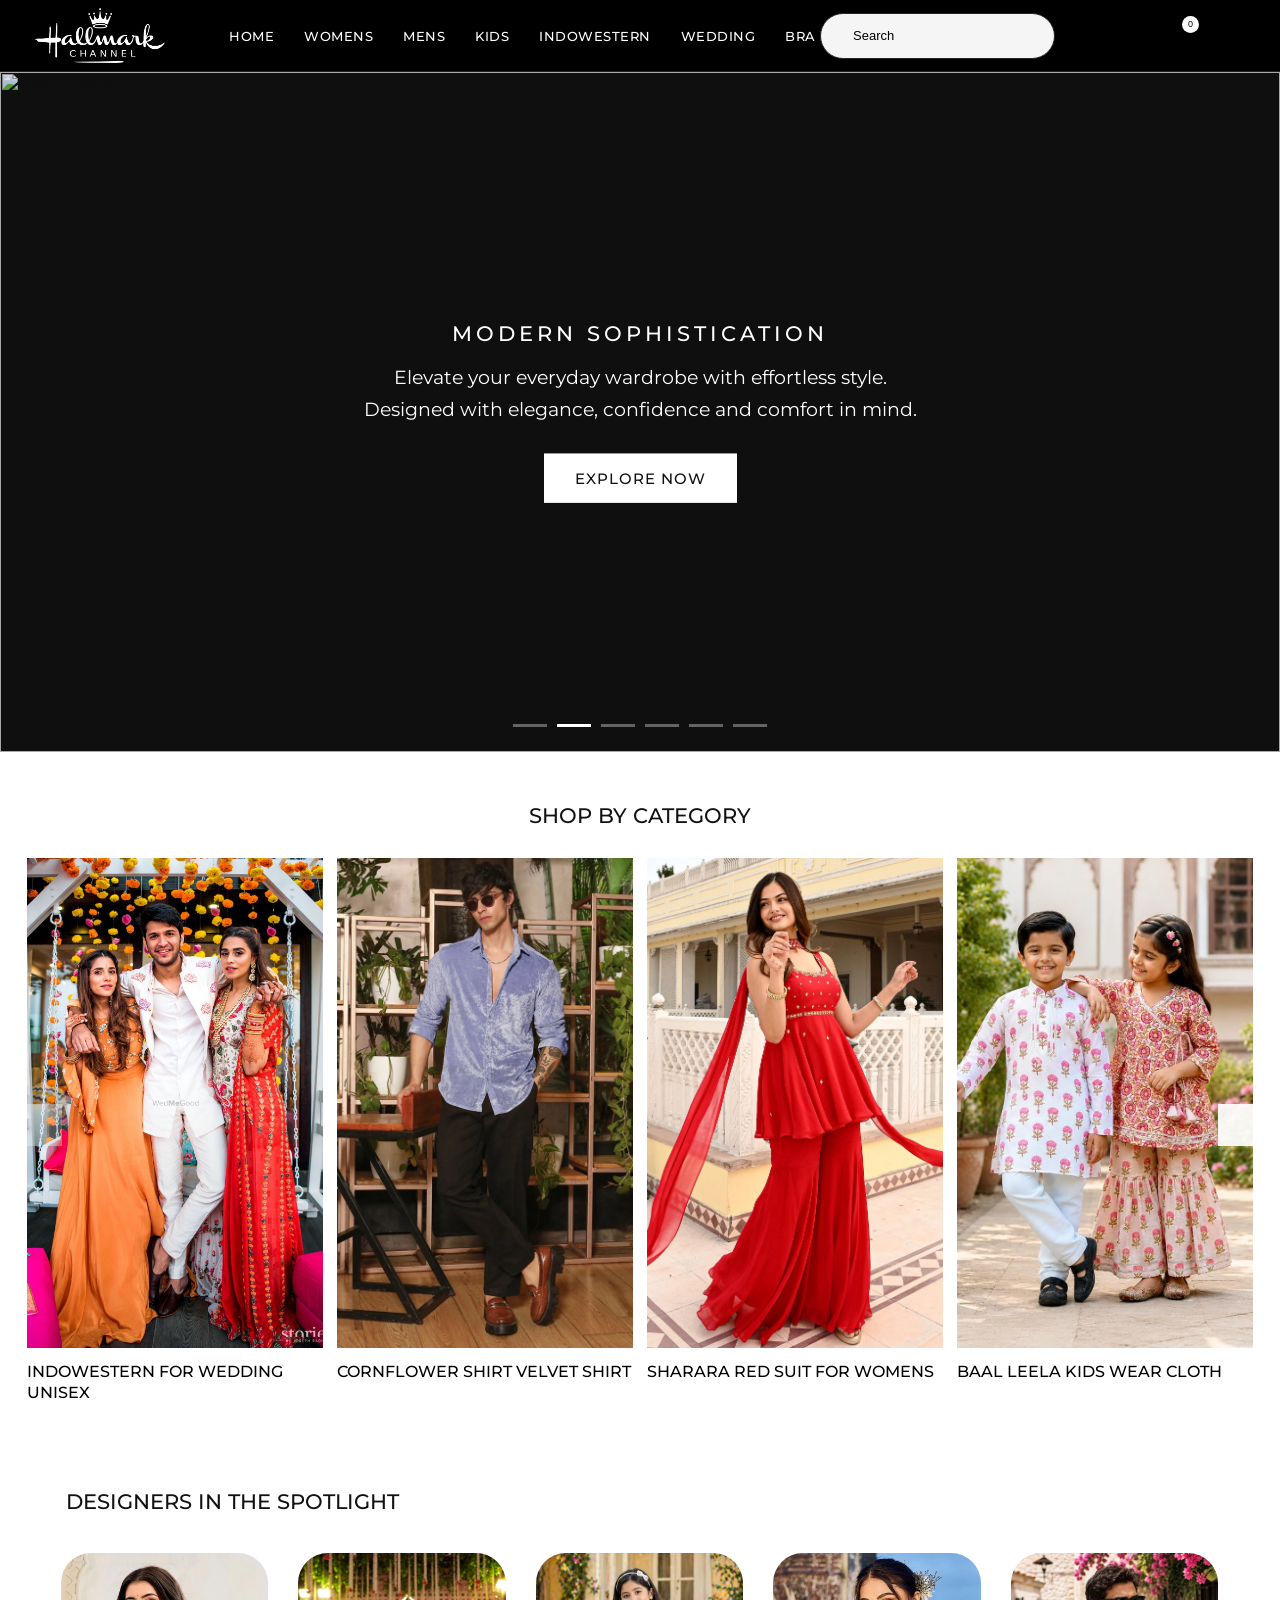
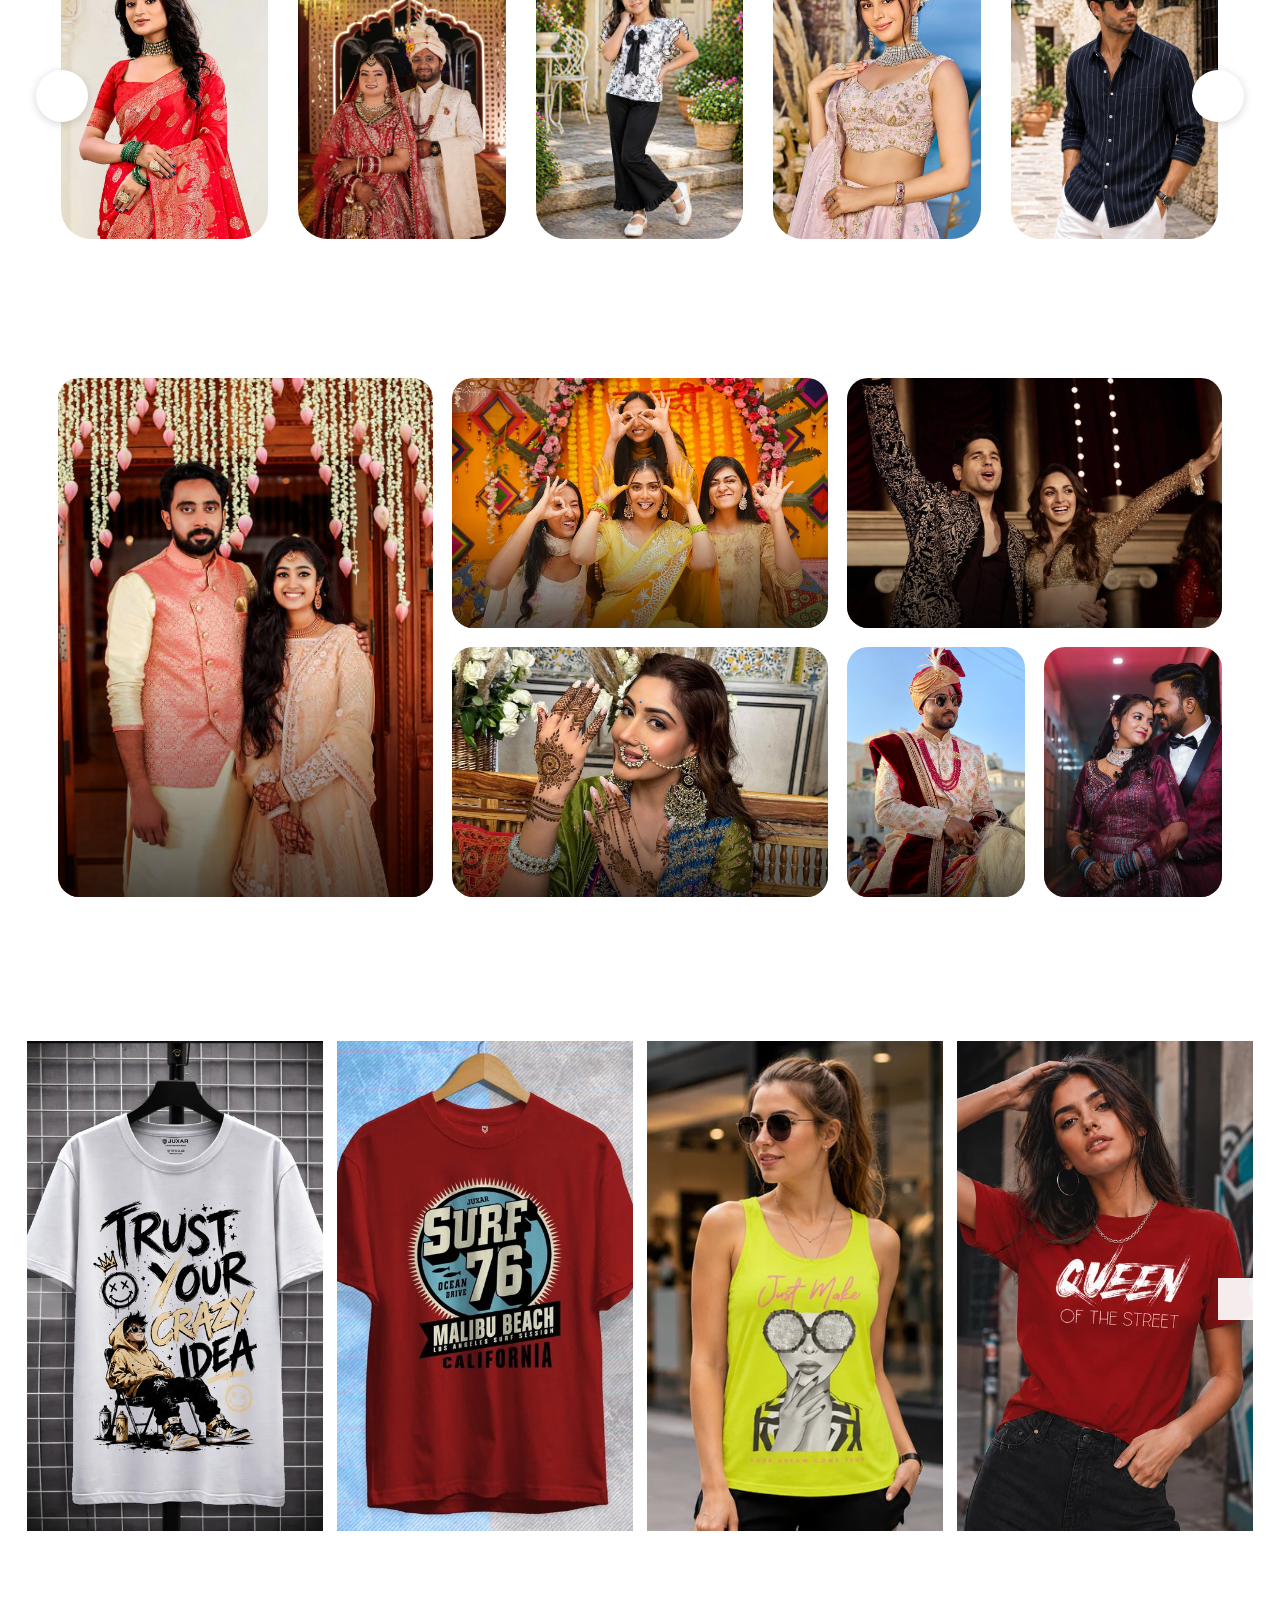
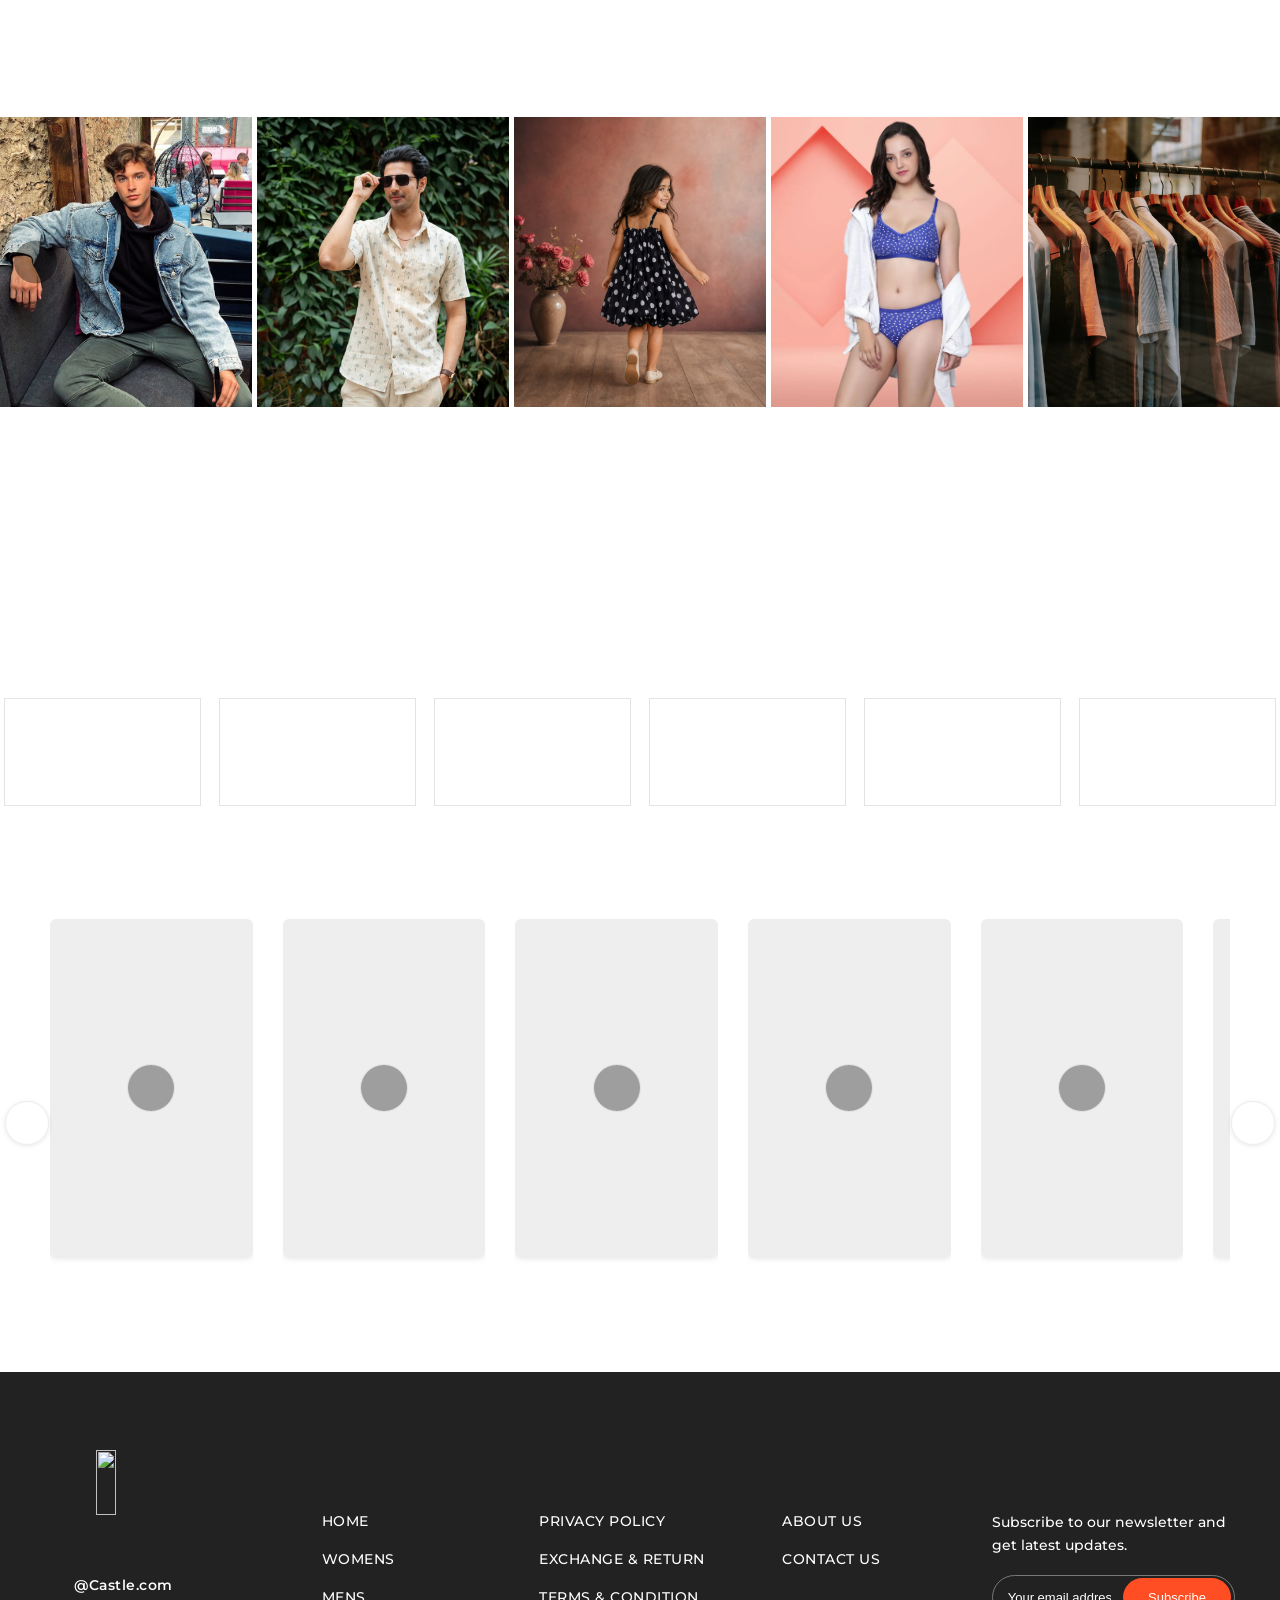
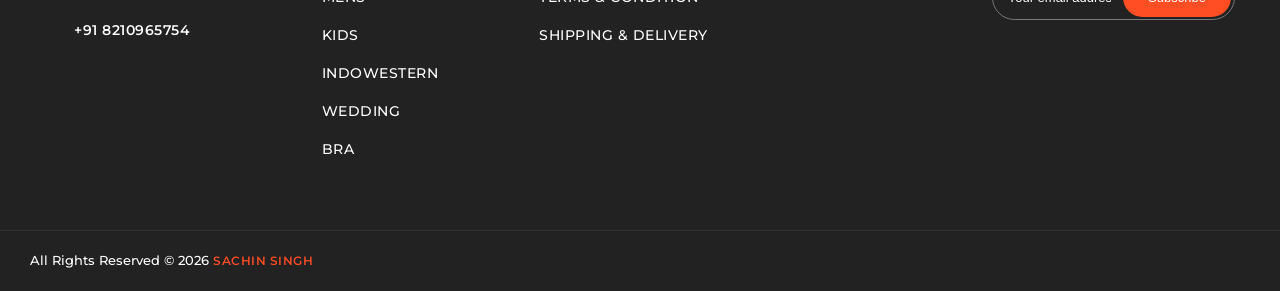
==== index.html @ 56e5cbc6 "created new page kids" ====
<html lang="en">

<head>
    <meta charset="UTF-8">
    <meta name="viewport" content="width=device-width, initial-scale=1.0">
    <title>Document</title>
    <link rel="preconnect" href="https://fonts.googleapis.com">
    <link rel="preconnect" href="https://fonts.gstatic.com" crossorigin>
    <link href="https://fonts.googleapis.com/css2?family=Montserrat:ital,wght@0,100..900;1,100..900&display=swap"
        rel="stylesheet">
    <link rel="stylesheet" href="index.css">
    <!-- FONT AWESOME KA LINK -->
    <link rel="stylesheet" href="https://cdnjs.cloudflare.com/ajax/libs/font-awesome/7.3.1/css/all.min.css">
    
    
</head>

<body>


    <!-- NAVBAR START -->



    <!-- ==================================================
     NAVBAR
================================================== -->

    <header class="main-navbar">

        <div class="navbar-container">


            <!-- ==================================================
             LOGO
        ================================================== -->

            <a href="#" class="brand-logo">

                <img src="image-folder/chanel-logo.png" alt="WatchStore Logo">

            </a>



            <!-- ==================================================
             DESKTOP MENU
             EXACT CENTER
        ================================================== -->

            <nav class="desktop-menu desktop-menu-center">

                <a href="index.html">HOME</a>

                <a href="womens.html">WOMENS</a>

                <a href="mens.html">MENS</a>

                <a href="kids.html">KIDS</a>

                <a href="indowestern.html">INDOWESTERN</a>

                <a href="wedding.html">WEDDING</a>

                <a href="bra.html">BRA</a>
            </nav>



            <!-- ==================================================
             DESKTOP ACTIONS
        ================================================== -->

            <div class="desktop-actions">


                <!-- ==================================================
                 SEARCH
                 NO POPUP
            ================================================== -->

                <div class="search-box">

                    <i id="search-icon" class="fa-solid fa-magnifying-glass"></i>

                    <input type="text" id="searchInput" placeholder="Search" autocomplete="off">

                </div>



                <!-- ==================================================
                 INFORMATION POPUP
            ================================================== -->

                <button class="nav-icon" type="button" data-popup="infoPopup" aria-label="Information">

                    <i class="fa-regular fa-circle-question"></i>

                </button>



                <!-- ==================================================
                 WISHLIST POPUP
            ================================================== -->

                <button class="nav-icon" type="button" data-popup="wishlistPopup" aria-label="Wishlist">

                    <i class="fa-regular fa-heart"></i>

                </button>



                <!-- ==================================================
                 CART POPUP
            ================================================== -->

                <button class="nav-icon cart-icon" type="button" data-popup="cartPopup" aria-label="Cart">

                    <i class="fa-solid fa-bag-shopping"></i>

                    <span class="cart-count">0</span>

                </button>



                <!-- ==================================================
                 PROFILE POPUP
            ================================================== -->

                <button class="nav-icon" type="button" data-popup="profilePopup" aria-label="Profile">

                    <i class="fa-regular fa-user"></i>

                </button>


            </div>



            <!-- ==================================================
             HAMBURGER
             ONLY 320px - 768px
        ================================================== -->

            <button class="hamburger" id="openMenu" type="button" aria-label="Open Menu">

                <i class="fa-solid fa-bars"></i>

            </button>


        </div>

    </header>



    <!-- ==================================================
     MOBILE / TABLET MENU
     ONLY 320px - 768px
================================================== -->

    <aside class="mobile-menu" id="mobileMenu">


        <!-- ==================================================
         MOBILE HEADER
    ================================================== -->

        <div class="mobile-menu-header">


            <a href="#" class="mobile-logo">

                <img src="image-folder/chanel-logo.png" alt="WatchStore Logo">

            </a>


            <button class="mobile-close" id="closeMenu" type="button" aria-label="Close Menu">

                <i class="fa-solid fa-xmark"></i>

            </button>


        </div>



        <!-- ==================================================
         MOBILE NAV
    ================================================== -->

        <nav class="mobile-nav">

            <a href="index.html">HOME</a>

            <a href="womens.html">WOMENS</a>

            <a href="mens">MENS</a>

            <a href="kids">KIDS</a>

            <a href="indowestern.html">INDOWESTERN</a>

            <a href="wedding">WEDDING</a>

            <a href="bra.html">BRA</a>


        </nav>



        <!-- ==================================================
         MOBILE ACTIONS
    ================================================== -->

        <div class="mobile-actions">


            <!-- ==================================================
             MOBILE SEARCH
             NO POPUP
        ================================================== -->

            <div class="mobile-search-box">

                <i id="search-icon" class="fa-solid fa-magnifying-glass"></i>

                <input type="text" placeholder="Search" autocomplete="off">

            </div>



            <!-- ==================================================
             INFORMATION
        ================================================== -->

            <button class="mobile-action" type="button" data-popup="infoPopup">

                <span class="mobile-action-icon">

                    <i class="fa-regular fa-circle-question"></i>

                </span>

                <span>Information</span>

            </button>



            <!-- ==================================================
             WISHLIST
        ================================================== -->

            <button class="mobile-action" type="button" data-popup="wishlistPopup">

                <span class="mobile-action-icon">

                    <i class="fa-regular fa-heart"></i>

                </span>

                <span>Wishlist</span>

            </button>



            <!-- ==================================================
             CART
        ================================================== -->

            <button class="mobile-action" type="button" data-popup="cartPopup">

                <span class="mobile-action-icon mobile-cart-icon">

                    <i class="fa-solid fa-bag-shopping"></i>

                    <span class="mobile-cart-count">0</span>

                </span>

                <span>Cart</span>

            </button>



            <!-- ==================================================
             PROFILE
        ================================================== -->

            <button class="mobile-action" type="button" data-popup="profilePopup">

                <span class="mobile-action-icon">

                    <i class="fa-regular fa-user"></i>

                </span>

                <span>Profile</span>

            </button>


        </div>

    </aside>



    <!-- ==================================================
     POPUP OVERLAY
================================================== -->

    <div class="popup-overlay" id="popupOverlay"></div>



    <!-- ==================================================
     INFORMATION POPUP
================================================== -->

    <div class="popup-box" id="infoPopup">


        <button class="popup-close" type="button" aria-label="Close">

            <i class="fa-solid fa-xmark"></i>

        </button>



        <div class="popup-icon">

            <i class="fa-regular fa-circle-question"></i>

        </div>



        <h2>Information</h2>



        <p>
            Discover premium watches, elegant designs and
            timeless collections made for every occasion.
        </p>



        <div class="popup-content-list">


            <div>

                <i class="fa-solid fa-truck"></i>

                <span>Fast Delivery</span>

            </div>


            <div>

                <i class="fa-solid fa-shield-halved"></i>

                <span>Secure Payment</span>

            </div>


            <div>

                <i class="fa-solid fa-rotate-left"></i>

                <span>Easy Returns</span>

            </div>


        </div>

    </div>



    <!-- ==================================================
     WISHLIST POPUP
================================================== -->

    <div class="popup-box" id="wishlistPopup">


        <button class="popup-close" type="button" aria-label="Close">

            <i class="fa-solid fa-xmark"></i>

        </button>



        <div class="popup-icon">

            <i class="fa-regular fa-heart"></i>

        </div>



        <h2>Your Wishlist</h2>



        <p>
            Your wishlist is currently empty.
            Add your favourite watches here.
        </p>



        <button class="popup-main-btn" type="button">

            Explore Watches

        </button>


    </div>



    <!-- ==================================================
     CART POPUP
================================================== -->

    <div class="popup-box" id="cartPopup">


        <button class="popup-close" type="button" aria-label="Close">

            <i class="fa-solid fa-xmark"></i>

        </button>



        <div class="popup-icon">

            <i class="fa-solid fa-bag-shopping"></i>

        </div>



        <h2>Your Cart</h2>



        <p>
            Your shopping bag is currently empty.
        </p>



        <div class="empty-cart">

            <span class="cart-number">0</span>

            <span>Items in your cart</span>

        </div>



        <button class="popup-main-btn" type="button">

            Continue Shopping

        </button>


    </div>



    <!-- ==================================================
     PROFILE POPUP
================================================== -->

    <div class="popup-box" id="profilePopup">


        <button class="popup-close" type="button" aria-label="Close">

            <i class="fa-solid fa-xmark"></i>

        </button>



        <div class="popup-icon">

            <i class="fa-regular fa-user"></i>

        </div>



        <h2>My Account</h2>



        <p>
            Login to manage your account, orders and
            favourite watches.
        </p>



        <div class="profile-buttons">


            <button class="popup-main-btn" type="button">

                Login

            </button>



            <button class="popup-secondary-btn" type="button">

                Create Account

            </button>



            <button class="popup-secondary-btn" type="button">

                My Orders

            </button>


        </div>

    </div>


    <!-- NAVBAR END -->



    <!-- ==================================================
CAROUSEL BANNER START
================================================== -->

    <section class="fashion-banner-slider">


        <!-- ==================================================
         SLIDE 1
    ================================================== -->

        <div class="fashion-banner-slide active">

            <picture>

                <!-- 320 - 767 PHONE -->
                <source media="(max-width: 767px)" srcset="image-folder/first-phone-img.png">

                <!-- 768 - 1024 TABLET -->
                <source media="(min-width: 768px) and (max-width: 1024px)" srcset="image-folder/second-img.png">

                <!-- 1025 - 1599 LAPTOP / DESKTOP -->
                <source media="(min-width: 1025px) and (max-width: 1599px)" srcset="image-folder/first-cloth-img.webp">

                <!-- 1600 - 2560 LARGE SCREEN -->
                <source media="(min-width: 1600px)" srcset="image-folder/large-screen-img.png">

                <img src="image-folder/timeless-mens-img.webp" alt="Premium Fashion Collection">

            </picture>


            <!-- CONTENT -->

            <div class="fashion-banner-content">

                <h1>
                    TIMELESS ELEGANCE
                </h1>

                <p>
                    Discover refined styles crafted for modern moments.<br>
                    Experience fashion that feels effortlessly timeless.
                </p>

                <a href="#" class="fashion-banner-button">
                    SHOP NOW
                </a>

            </div>

        </div>




        <!-- ==================================================
         SLIDE 2
    ================================================== -->

        <div class="fashion-banner-slide">

            <picture>

                <!-- 320 - 767 PHONE -->
                <source media="(max-width: 767px)" srcset="image-folder/women-saree-small.png">

                <!-- 768 - 1024 TABLET -->
                <source media="(min-width: 768px) and (max-width: 1024px)" srcset="image-folder/black-queen.png">

                <!-- 1025 - 1599 LAPTOP / DESKTOP -->
                <source media="(min-width: 1025px) and (max-width: 1599px)"
                    srcset="https://www.manyavar.com/on/demandware.static/-/Library-Sites-ManyavarSharedLibrary/default/dw982e135f/manyavar%20images%20m/51937/Mohey%20Apparel%20-%20How%20to%20Style%20a%20Black%20Saree%20for%20Evening%20Events_D.jpg">

                <!-- 1600 - 2560 LARGE SCREEN -->
                <source media="(min-width: 1600px)" srcset="image-folder/large-screen.png">

                <img src="images/banner-2-laptop.jpg" alt="Luxury Fashion">

            </picture>


            <!-- CONTENT -->

            <div class="fashion-banner-content">

                <h1>
                    MODERN SOPHISTICATION
                </h1>

                <p>
                    Elevate your everyday wardrobe with effortless style.<br>
                    Designed with elegance, confidence and comfort in mind.
                </p>

                <a href="#" class="fashion-banner-button">
                    EXPLORE NOW
                </a>

            </div>

        </div>




        <!-- ==================================================
         SLIDE 3
    ================================================== -->

        <div class="fashion-banner-slide">

            <picture>

                <!-- 320 - 767 PHONE -->
                <source media="(max-width: 767px)" srcset="image-folder/kids-wear-phone.png">

                <!-- 768 - 1024 TABLET -->
                <source media="(min-width: 768px) and (max-width: 1024px)" srcset="image-folder/kids-tablet.png">

                <!-- 1025 - 1599 LAPTOP / DESKTOP -->
                <source media="(min-width: 1025px) and (max-width: 1599px)"
                    srcset="https://www.manyavar.com/on/demandware.static/-/Library-Sites-ManyavarSharedLibrary/default/dw3abda3f4/manyavar%20images%20m/51937/Manyavar%20Apparel%20-%20Top%20Indo%20Western%20Sherwani%20Styles%20for%20Kids%20This%20Wedding%20Season_D%20copy.jpg">

                <!-- 1600 - 2560 LARGE SCREEN -->
                <source media="(min-width: 1600px)" srcset="image-folder/large-childhood.png">

                <img src="images/banner-3-laptop.jpg" alt="Elegant Collection">

            </picture>


            <!-- CONTENT -->

            <div class="fashion-banner-content">

                <h1>
                    ELEVATE YOUR STYLE
                </h1>

                <p>
                    Discover carefully designed pieces made for every occasion.<br>
                    Make every moment memorable with effortless sophistication.
                </p>

                <a href="#" class="fashion-banner-button">
                    VIEW COLLECTION
                </a>

            </div>

        </div>




        <!-- ==================================================
         SLIDE 4
    ================================================== -->

        <div class="fashion-banner-slide">

            <picture>

                <!-- 320 - 767 PHONE -->
                <source media="(max-width: 767px)" srcset="image-folder/women-suit.png">

                <!-- 768 - 1024 TABLET -->
                <source media="(min-width: 768px) and (max-width: 1024px)" srcset="image-folder/women-tablet.png">

                <!-- 1025 - 1599 LAPTOP / DESKTOP -->
                <source media="(min-width: 1025px) and (max-width: 1599px)"
                    srcset="https://mirasl.com/cdn/shop/collections/mirasl-3-piece-stitched-printed-lawn-suit-ready-to-wear-banner.jpg?v=1783604667">

                <!-- 1600 - 2560 LARGE SCREEN -->
                <source media="(min-width: 1600px)" srcset="image-folder/bride-sofa.png">

                <img src="" alt="New Season Collection">

            </picture>


            <!-- CONTENT -->

            <div class="fashion-banner-content">

                <h1>
                    DEFINE YOUR MOMENT
                </h1>

                <p>
                    A fresh collection created for confident modern living.<br>
                    Find pieces that bring elegance into every occasion.
                </p>

                <a href="#" class="fashion-banner-button">
                    DISCOVER MORE
                </a>

            </div>

        </div>




        <!-- ==================================================
         SLIDE 5
    ================================================== -->

        <div class="fashion-banner-slide">

            <picture>

                <!-- 320 - 767 PHONE -->
                <source media="(max-width: 767px)" srcset="image-folder/bride-lehenga.png">

                <!-- 768 - 1024 TABLET -->
                <source media="(min-width: 768px) and (max-width: 1024px)" srcset="image-folder/bride-tablet.png">

                <!-- 1025 - 1599 LAPTOP / DESKTOP -->
                <source media="(min-width: 1025px) and (max-width: 1599px)"
                    srcset="https://cdn.shopify.com/s/files/1/0725/0558/9951/files/banner_slide1_e1e304b7-ef44-4b58-979d-31a90650404d.png?v=1781167418">

                <!-- 1600 - 2560 LARGE SCREEN -->
                <source media="(min-width: 1600px)" srcset="image-folder/three-ladies.png">

                <img src="images/banner-5-laptop.jpg" alt="Premium Style Collection">

            </picture>


            <!-- CONTENT -->

            <div class="fashion-banner-content">

                <!--
            <h1>
                EFFORTLESSLY CHIC
            </h1>

            <p>
                Step into a world of refined fashion and modern elegance.<br>
                Create your signature look with confidence.
            </p>

            <a href="#" class="fashion-banner-button">
                SHOP COLLECTION
            </a>
            -->

            </div>

        </div>




        <!-- ==================================================
         SLIDE 6
    ================================================== -->

        <div class="fashion-banner-slide">

            <picture>

                <!-- 320 - 767 PHONE -->
                <source media="(max-width: 767px)" srcset="image-folder/women-bra-phone.png">

                <!-- 768 - 1024 TABLET -->
                <source media="(min-width: 768px) and (max-width: 1024px)" srcset="image-folder/tablet-women.png">

                <!-- 1025 - 1599 LAPTOP / DESKTOP -->
                <source media="(min-width: 1025px) and (max-width: 1599px)"
                    srcset="https://cdn.shopify.com/s/files/1/0271/4314/3495/files/web_banner_title_invisible-02.jpg?v=1787305012">

                <!-- 1600 - 2560 LARGE SCREEN -->
                <source media="(min-width: 1600px)" srcset="image-folder/white-bra.png">

                <img src="images/banner-6-laptop.jpg" alt="Latest Fashion Collection">

            </picture>


            <!-- CONTENT -->

            <div class="fashion-banner-content">

                <!--
            <h1>
                NEW SEASON STYLE
            </h1>

            <p>
                Discover the latest collection designed for modern elegance.<br>
                Create your perfect look with effortless confidence.
            </p>

            <a href="#" class="fashion-banner-button">
                SHOP NOW
            </a>
            -->

            </div>

        </div>




        <!-- ==================================================
         SLIDER DOTS
    ================================================== -->

        <div class="fashion-banner-dots">

            <button class="fashion-banner-dot active" data-slide="0" aria-label="Slide 1"></button>

            <button class="fashion-banner-dot" data-slide="1" aria-label="Slide 2"></button>

            <button class="fashion-banner-dot" data-slide="2" aria-label="Slide 3"></button>

            <button class="fashion-banner-dot" data-slide="3" aria-label="Slide 4"></button>

            <button class="fashion-banner-dot" data-slide="4" aria-label="Slide 5"></button>

            <button class="fashion-banner-dot" data-slide="5" aria-label="Slide 6"></button>

        </div>


    </section>

    <!-- ==================================================
CAROUSEL BANNER END
================================================== -->




    <!-- SHOP BY CATEGORY START -->

    
    <section class="bestseller-section">

        <h2 class="bestseller-heading">
            SHOP BY CATEGORY
        </h2>


        <div class="bestseller-carousel">

            <!-- LEFT ARROW -->
            <button class="bestseller-arrow bestseller-prev">
                <i class="fa-solid fa-chevron-left"></i>
            </button>


            <!-- VIEWPORT -->
            <div class="bestseller-viewport">

                <div class="bestseller-track">


                    <!-- PRODUCT 1 -->
                    <div class="bestseller-card">

                        <div class="bestseller-image-box">

                            <img src="image-folder/indowestern-imgage.jpg" alt="Yellow Kota Doria Suit">

                            <a href="#" class="bestseller-shop-btn">
                                SHOP NOW
                            </a>

                        </div>

                        <h3>INDOWESTERN FOR WEDDING UNISEX</h3>

                        <div class="bestseller-price">

                            <span class="old-price">
                                ₹8,499
                            </span>

                            <span class="new-price">
                                ₹5,949
                            </span>

                            <span class="discount">
                                (30% OFF)
                            </span>

                        </div>

                    </div>



                    <!-- PRODUCT 2 -->
                    <div class="bestseller-card">

                        <div class="bestseller-image-box">

                            <img src="image-folder/shirt-boy.webp" alt="Yellow Kota Doria Suit">

                            <a href="#" class="bestseller-shop-btn">
                                SHOP NOW
                            </a>

                        </div>

                        <h3>CORNFLOWER SHIRT VELVET SHIRT</h3>

                        <div class="bestseller-price">

                            <span class="old-price">
                                ₹8,499
                            </span>

                            <span class="new-price">
                                ₹5,949
                            </span>

                            <span class="discount">
                                (30% OFF)
                            </span>

                        </div>

                    </div>



                    <!-- PRODUCT 3 -->
                    <div class="bestseller-card">

                        <div class="bestseller-image-box">

                            <img src="image-folder/suit-girl.webp" alt="Blue Embroidered Chanderi Suit">

                            <a href="#" class="bestseller-shop-btn">
                                SHOP NOW
                            </a>

                        </div>

                        <h3>SHARARA RED SUIT FOR WOMENS</h3>

                        <div class="bestseller-price">

                            <span class="old-price">
                                ₹11,560
                            </span>

                            <span class="new-price">
                                ₹5,780
                            </span>

                            <span class="discount">
                                (50% OFF)
                            </span>

                        </div>

                    </div>



                    <!-- PRODUCT 4 -->
                    <div class="bestseller-card">

                        <div class="bestseller-image-box">

                            <img src="image-folder/kids-wear.jpg" alt="Bottle Green Suit Set">

                            <a href="#" class="bestseller-shop-btn">
                                SHOP NOW
                            </a>

                        </div>

                        <h3>BAAL LEELA KIDS WEAR CLOTH</h3>

                        <div class="bestseller-price">

                            <span class="old-price">
                                ₹19,999
                            </span>

                            <span class="new-price">
                                ₹10,999
                            </span>

                            <span class="discount">
                                (45% OFF)
                            </span>

                        </div>

                    </div>



                    <!-- PRODUCT 5 -->
                    <div class="bestseller-card">

                        <div class="bestseller-image-box">

                            <img src="image-folder/bride-image.webp" alt="Pink Embroidered Suit">

                            <a href="#" class="bestseller-shop-btn">
                                SHOP NOW
                            </a>

                        </div>

                        <h3>RED BRIDE LEHENGA FOR BRIDE</h3>

                        <div class="bestseller-price">

                            <span class="old-price">
                                ₹12,999
                            </span>

                            <span class="new-price">
                                ₹7,799
                            </span>

                            <span class="discount">
                                (40% OFF)
                            </span>

                        </div>

                    </div>



                    <!-- PRODUCT 6 -->
                    <div class="bestseller-card">

                        <div class="bestseller-image-box">

                            <img src="image-folder/black-suit.webp" alt="Maroon Designer Suit">

                            <a href="#" class="bestseller-shop-btn">
                                SHOP NOW
                            </a>

                        </div>

                        <h3>GERUA BLACK SUIT ETHNIC WEAR</h3>

                        <div class="bestseller-price">

                            <span class="old-price">
                                ₹14,999
                            </span>

                            <span class="new-price">
                                ₹8,499
                            </span>

                            <span class="discount">
                                (43% OFF)
                            </span>

                        </div>

                    </div>



                    <!-- PRODUCT 7 -->
                    <div class="bestseller-card">

                        <div class="bestseller-image-box">

                            <img src="image-folder/bra-girl.avif" alt="Green Festive Suit">

                            <a href="#" class="bestseller-shop-btn">
                                SHOP NOW
                            </a>

                        </div>

                        <h3>Lycra padded bra combo Black</h3>

                        <div class="bestseller-price">

                            <span class="old-price">
                                ₹16,999
                            </span>

                            <span class="new-price">
                                ₹9,999
                            </span>

                            <span class="discount">
                                (41% OFF)
                            </span>

                        </div>

                    </div>


                </div>

            </div>


            <!-- RIGHT ARROW -->
            <button class="bestseller-arrow bestseller-next">
                <i class="fa-solid fa-chevron-right"></i>
            </button>

        </div>

    </section>



    <!-- SHOP BY CATEGORY END -->





    <!-- BESTSELLER ON SALE CAROUSEL END -->




    <!-- ==================================================
     DESIGNERS IN THE SPOTLIGHT START
================================================== -->

    <section class="designer-section">

        <h2 class="designer-heading">
            DESIGNERS IN THE SPOTLIGHT
        </h2>

        <div class="designer-carousel">

            <!-- LEFT ARROW -->
            <button class="designer-arrow designer-prev" type="button">
                <i class="fa-solid fa-chevron-left"></i>
            </button>


            <!-- CAROUSEL VIEW -->
            <div class="designer-slider">

                <div class="designer-track">

                    <!-- IMAGE 1 -->
                    <div class="designer-card">
                        <img src="image-folder/red-saree-image.webp" alt="Payal Singhal">
                        <div class="designer-overlay"></div>
                        <h3>Sarees</h3>
                    </div>


                    <!-- IMAGE 2 -->
                    <div class="designer-card">
                        <img src="image-folder/groom-bride-image.avif" alt="Rishi And Vibhuti">
                        <div class="designer-overlay"></div>
                        <h3>Wedding</h3>
                    </div>


                    <!-- IMAGE 3 -->
                    <div class="designer-card">
                        <img src="image-folder/girl-kids.webp" alt="Punit Balana">
                        <div class="designer-overlay"></div>
                        <h3>Kids</h3>
                    </div>


                    <!-- IMAGE 4 -->
                    <div class="designer-card">
                        <img src="image-folder/lehengas.webp" alt="Aseem Kapoor">
                        <div class="designer-overlay"></div>
                        <h3>Lehengas</h3>
                    </div>


                    <!-- IMAGE 5 -->
                    <div class="designer-card">
                        <img src="image-folder/men-cloth.webp" alt="Itrh">
                        <div class="designer-overlay"></div>
                        <h3>Shirts</h3>
                    </div>


                    <!-- IMAGE 6 -->
                    <div class="designer-card">
                        <img src="image-folder/girl-suit.webp" alt="Sabyasachi">
                        <div class="designer-overlay"></div>
                        <h3>Suits</h3>
                    </div>


                    <!-- IMAGE 7 -->
                    <div class="designer-card">
                        <img src="image-folder/girls-bra.jpg" alt="Tarun Tahiliani">
                        <div class="designer-overlay"></div>
                        <h3>Bras</h3>
                    </div>


                    <!-- IMAGE 8 -->
                    <div class="designer-card">
                        <img src="image-folder/couple-indowestern.jpg" alt="Anita Dongre">
                        <div class="designer-overlay"></div>
                        <h3>Indo-Western</h3>
                    </div>


                    <!-- IMAGE 9 -->
                    <!-- <div class="designer-card">
                    <img src="https://i.pinimg.com/originals/ee/64/9d/ee649d0a368837a952dd536da9dd2b9c.jpg" alt="Manish Malhotra">
                    <div class="designer-overlay"></div>
                    <h3>Manish Malhotra</h3>
                </div> -->

                </div>

            </div>


            <!-- RIGHT ARROW -->
            <button class="designer-arrow designer-next" type="button">
                <i class="fa-solid fa-chevron-right"></i>
            </button>

        </div>

    </section>

    <!-- ==================================================
     DESIGNERS IN THE SPOTLIGHT END
================================================== -->


    <!-- ==================================================
     SHOP BY OCCASION START
================================================== -->

    <section class="occasion-section">

        <div class="occasion-container">

            <h2 class="occasion-heading">
                SHOP BY OCCASION
            </h2>


            <div class="occasion-grid">


                <!-- ==================================================
                 1. CELEBRATION SUITS
            ================================================== -->

                <a href="#" class="occasion-card occasion-celebration">

                    <img src="image-folder/engagement-image.jpg" alt="Celebration Suits">

                    <div class="occasion-overlay"></div>

                    <h3 class="occasion-title">
                        ENGAGEMENT
                    </h3>

                </a>



                <!-- ==================================================
                 2. BRIDESMAID
            ================================================== -->

                <a href="#" class="occasion-card occasion-bridesmaid">

                    <img src="image-folder/haldi-image.jpg" alt="The Bridesmaid Collective">

                    <div class="occasion-overlay"></div>

                    <h3 class="occasion-title">
                        HALDI
                    </h3>

                </a>



                <!-- ==================================================
                 3. SHADES OF CELEBRATION
            ================================================== -->

                <a href="#" class="occasion-card occasion-shades">

                    <img src="image-folder/sangeet-image.jpeg" alt="The Shades of Celebration">

                    <div class="occasion-overlay"></div>

                    <h3 class="occasion-title">
                        SANGEET
                    </h3>

                </a>



                <!-- ==================================================
                 4. WEDDING
            ================================================== -->

                <a href="#" class="occasion-card occasion-wedding">

                    <img src="image-folder/mehandi-image.jpeg" alt="Wedding">

                    <div class="occasion-overlay"></div>

                    <h3 class="occasion-title">
                        MEHNDI
                    </h3>

                </a>



                <!-- ==================================================
                 RIGHT BOTTOM TWO CARDS
            ================================================== -->

                <div class="occasion-right-bottom">


                    <!-- RECEPTION -->

                    <a href="#" class="occasion-card occasion-reception">

                        <img src="image-folder/barat-boy.jpg" alt="Reception">

                        <div class="occasion-overlay"></div>

                        <h3 class="occasion-title">
                            BARAT
                        </h3>

                    </a>



                    <!-- SANGEET -->

                    <a href="#" class="occasion-card occasion-sangeet">

                        <img src="image-folder/reception-image.jpg" alt="Sangeet">

                        <div class="occasion-overlay"></div>

                        <h3 class="occasion-title">
                            RECEPTION
                        </h3>

                    </a>

                </div>


            </div>

        </div>

    </section>


    <!-- ==================================================
     SHOP BY OCCASION END
================================================== -->





    <!-- SHOP BY CATEGORY START -->




    <section class="bestseller-section">

        <h2 class="bestseller-heading">
            NEW ARRIVALS
        </h2>


        <div class="bestseller-carousel">

            <!-- LEFT ARROW -->
            <button class="bestseller-arrow bestseller-prev">
                <i class="fa-solid fa-chevron-left"></i>
            </button>


            <!-- VIEWPORT -->
            <div class="bestseller-viewport">

                <div class="bestseller-track">


                    <!-- PRODUCT 1 -->
                    <div class="bestseller-card">

                        <div class="bestseller-image-box">

                            <img src="image-folder/trust-t-shirt.webp" alt="Yellow Kota Doria Suit">

                            <a href="#" class="bestseller-shop-btn">
                                SHOP NOW
                            </a>

                        </div>

                        <h3>STREET SWAG T-SHIRTS MENS</h3>

                        <div class="bestseller-price">

                            <span class="old-price">
                                ₹2,949
                            </span>

                            <span class="new-price">
                                ₹1,999
                            </span>

                            <span class="discount">
                                (10% OFF)
                            </span>

                        </div>

                    </div>



                    <!-- PRODUCT 2 -->
                    <div class="bestseller-card">

                        <div class="bestseller-image-box">

                            <img src="image-folder/surf-tshirt.webp" alt="Purple Embroidered Suit Set">

                            <a href="#" class="bestseller-shop-btn">
                                SHOP NOW
                            </a>

                        </div>

                        <h3>MALIBU BEACH T-SHIRT</h3>

                        <div class="bestseller-price">

                            <span class="old-price">
                                ₹9,990
                            </span>

                            <span class="new-price">
                                ₹5,999
                            </span>

                            <span class="discount">
                                (40% OFF)
                            </span>

                        </div>

                    </div>



                    <!-- PRODUCT 3 -->
                    <div class="bestseller-card">

                        <div class="bestseller-image-box">

                            <img src="image-folder/cartoon-tshirt.webp" alt="Blue Embroidered Chanderi Suit">

                            <a href="#" class="bestseller-shop-btn">
                                SHOP NOW
                            </a>

                        </div>

                        <h3>JUST MAKE NEON TANKTOP</h3>

                        <div class="bestseller-price">

                            <span class="old-price">
                                ₹11,560
                            </span>

                            <span class="new-price">
                                ₹5,780
                            </span>

                            <span class="discount">
                                (50% OFF)
                            </span>

                        </div>

                    </div>



                    <!-- PRODUCT 4 -->
                    <div class="bestseller-card">

                        <div class="bestseller-image-box">

                            <img src="image-folder/queen-girl.webp" alt="Bottle Green Suit Set">

                            <a href="#" class="bestseller-shop-btn">
                                SHOP NOW
                            </a>

                        </div>

                        <h3>STREET QUEEN T-SHIRT</h3>

                        <div class="bestseller-price">

                            <span class="old-price">
                                ₹19,999
                            </span>

                            <span class="new-price">
                                ₹10,999
                            </span>

                            <span class="discount">
                                (45% OFF)
                            </span>

                        </div>

                    </div>



                    <!-- PRODUCT 5 -->
                    <div class="bestseller-card">

                        <div class="bestseller-image-box">

                            <img src="image-folder/black-art.webp" alt="Pink Embroidered Suit">

                            <a href="#" class="bestseller-shop-btn">
                                SHOP NOW
                            </a>

                        </div>

                        <h3>JUNGLE FLIGHT WOMEN'S T-SHIRT</h3>

                        <div class="bestseller-price">

                            <span class="old-price">
                                ₹12,999
                            </span>

                            <span class="new-price">
                                ₹7,799
                            </span>

                            <span class="discount">
                                (40% OFF)
                            </span>

                        </div>

                    </div>



                    <!-- PRODUCT 6 -->
                    <div class="bestseller-card">

                        <div class="bestseller-image-box">

                            <img src="image-folder/summer-edition.webp" alt="Maroon Designer Suit">

                            <a href="#" class="bestseller-shop-btn">
                                SHOP NOW
                            </a>

                        </div>

                        <h3>WILD STYLE TANKTOP</h3>

                        <div class="bestseller-price">

                            <span class="old-price">
                                ₹14,999
                            </span>

                            <span class="new-price">
                                ₹8,499
                            </span>

                            <span class="discount">
                                (43% OFF)
                            </span>

                        </div>

                    </div>



                    <!-- PRODUCT 7 -->
                    <div class="bestseller-card">

                        <div class="bestseller-image-box">

                            <img src="image-folder/summer-mood.webp" alt="Green Festive Suit">

                            <a href="#" class="bestseller-shop-btn">
                                SHOP NOW
                            </a>

                        </div>

                        <h3>SUMMER MOOD TANKTOP</h3>

                        <div class="bestseller-price">

                            <span class="old-price">
                                ₹16,999
                            </span>

                            <span class="new-price">
                                ₹9,999
                            </span>

                            <span class="discount">
                                (41% OFF)
                            </span>

                        </div>

                    </div>


                </div>

            </div>


            <!-- RIGHT ARROW -->
            <button class="bestseller-arrow bestseller-next">
                <i class="fa-solid fa-chevron-right"></i>
            </button>

        </div>

    </section>



    <!-- SHOP BY CATEGORY END -->



    <!-- ================= INSTAGRAM SECTION ================= -->

    <section class="jx-instagram-section">

        <!-- TITLE -->
        <div class="jx-instagram-heading">
            <h2>CHECKOUT INSTAGRAM</h2>
            <p class="juxar-reveal-text">@juxarofficial</p>
        </div>

        <!-- CAROUSEL -->
        <div class="jx-instagram-carousel">

            <!-- LEFT ARROW -->
            <button class="jx-instagram-arrow jx-instagram-prev" aria-label="Previous">
                <i class="fa-solid fa-chevron-left"></i>
            </button>

            <!-- VIEWPORT -->
            <div class="jx-instagram-viewport">

                <!-- TRACK -->
                <div class="jx-instagram-track">

                    <!-- IMAGE 1 - INSTAGRAM -->
                    <div class="jx-instagram-card">
                        <img src="image-folder/model-girl.avif"
                            alt="Fashion Instagram">

                        <div class="jx-instagram-overlay"></div>

                        <div class="jx-instagram-icon">
                            <i class="fa-brands fa-instagram"></i>
                        </div>
                    </div>

                    <!-- IMAGE 2 - VIDEO -->
                    <div class="jx-instagram-card">
                        <img src="image-folder/denim-boy.png"
                            alt="Fashion Video">

                        <div class="jx-instagram-overlay"></div>

                        <div class="jx-instagram-icon">
                            <i class="fa-solid fa-circle-play"></i>
                        </div>
                    </div>

                    <!-- IMAGE 3 - INSTAGRAM -->
                    <div class="jx-instagram-card">
                        <img src="image-folder/model-boy.webp"
                            alt="Fashion Instagram">

                        <div class="jx-instagram-overlay"></div>

                        <div class="jx-instagram-icon">
                            <i class="fa-brands fa-instagram"></i>
                        </div>
                    </div>

                    <!-- IMAGE 4 - VIDEO -->
                    <div class="jx-instagram-card">
                        <img src="image-folder/black-kids.avif"
                            alt="Fashion Video">

                        <div class="jx-instagram-overlay"></div>

                        <div class="jx-instagram-icon">
                            <i class="fa-solid fa-circle-play"></i>
                        </div>
                    </div>

                    <!-- IMAGE 5 - INSTAGRAM -->
                    <div class="jx-instagram-card">
                        <img src="image-folder/blue-bra.webp"
                            alt="Fashion Instagram">

                        <div class="jx-instagram-overlay"></div>

                        <div class="jx-instagram-icon">
                            <i class="fa-brands fa-instagram"></i>
                        </div>
                    </div>

                    <!-- IMAGE 6 - VIDEO -->
                    <div class="jx-instagram-card">
                        <img src="image-folder/many-cloth.avif"
                            alt="Fashion Video">

                        <div class="jx-instagram-overlay"></div>

                        <div class="jx-instagram-icon">
                            <i class="fa-solid fa-circle-play"></i>
                        </div>
                    </div>

                    <!-- IMAGE 7 - INSTAGRAM -->
                    <div class="jx-instagram-card">
                        <img src="image-folder/white-saree.webp"
                            alt="Fashion Instagram">

                        <div class="jx-instagram-overlay"></div>

                        <div class="jx-instagram-icon">
                            <i class="fa-brands fa-instagram"></i>
                        </div>
                    </div>

                    <!-- IMAGE 8 - VIDEO -->
                    <div class="jx-instagram-card">
                        <img src="image-folder/cloth-shop.jpg"
                            alt="Fashion Video">

                        <div class="jx-instagram-overlay"></div>

                        <div class="jx-instagram-icon">
                            <i class="fa-solid fa-circle-play"></i>
                        </div>
                    </div>

                    <!-- IMAGE 9 - INSTAGRAM -->
                    <div class="jx-instagram-card">
                        <img src="image-folder/trousel-black.webp"
                            alt="Fashion Instagram">

                        <div class="jx-instagram-overlay"></div>

                        <div class="jx-instagram-icon">
                            <i class="fa-brands fa-instagram"></i>
                        </div>
                    </div>

                    <!-- IMAGE 10 - VIDEO -->
                    <div class="jx-instagram-card">
                        <img src="image-folder/couple-ring.webp"
                            alt="Fashion Video">

                        <div class="jx-instagram-overlay"></div>

                        <div class="jx-instagram-icon">
                            <i class="fa-solid fa-circle-play"></i>
                        </div>
                    </div>

                </div>
            </div>

            <!-- RIGHT ARROW -->
            <button class="jx-instagram-arrow jx-instagram-next" aria-label="Next">
                <i class="fa-solid fa-chevron-right"></i>
            </button>

        </div>

    </section>


    <!-- four icon start -->

    <section class="stats-container">
        <div class="stats-grid">

            <!-- Item 1 -->
            <div class="stat-item">
                <div class="stat-icon">
                    <i class="fa-solid fa-location-dot"></i>
                </div>
                <div class="stat-number-box">
                    <span class="counter" data-target="5">0</span>M+
                </div>
                <div class="stat-label">SUCCESSFULL DELEVERIES</div>
            </div>

            <!-- Item 2 -->
            <div class="stat-item">
                <div class="stat-icon">
                    <i class="fa-solid fa-shirt"></i>
                </div>
                <div class="stat-number-box">
                    <span class="counter" data-target="1500">0</span>+
                </div>
                <div class="stat-label">DESIGNERS BRAND</div>
            </div>

            <!-- Item 3 -->
            <div class="stat-item">
                <div class="stat-icon">
                    <i class="fa-solid fa-headset"></i>
                </div>
                <div class="stat-number-box">
                    <span class="counter" data-target="24">0</span>/7
                </div>
                <div class="stat-label">CUSTOMER SUPPORT</div>
            </div>

            <!-- Item 4 -->
            <div class="stat-item">
                <div class="stat-icon">
                    <i class="fa-solid fa-globe"></i>
                </div>
                <div class="stat-number-box">
                    <span class="counter" data-target="75">0</span>+
                </div>
                <div class="stat-label">COUNTRIES SERVED</div>
            </div>

        </div>
    </section>


    <!-- four icon end -->


    <!-- ================= OUR BRANDS START ================= -->

    <section class="clothing-brands-section">

        <div class="clothing-brands-container">

            <h2 class="clothing-brands-title">OUR BRANDS</h2>

            <div class="clothing-brands-grid">

                <!-- BRAND 1 -->
                <div class="clothing-brand-card">
                    <img src="image-folder/silailor-img.png" alt="Fashion Brand">
                </div>

                <!-- BRAND 2 -->
                <div class="clothing-brand-card">
                    <img src="image-folder/clhanel-img.png"
                        alt="Fashion Brand">
                </div>

                <!-- BRAND 3 -->
                <div class="clothing-brand-card">
                    <img src="image-folder/calvin-clein.png" alt="Fashion Brand">
                </div>

                <!-- BRAND 4 -->
                <div class="clothing-brand-card">
                    <img src="image-folder/pandora.webp"
                        alt="Fashion Brand">
                </div>

                <!-- BRAND 5 -->
                <div class="clothing-brand-card">
                    <img src="image-folder/diesel-img.png"
                        alt="Fashion Brand">
                </div>

                <!-- BRAND 6 -->
                <div class="clothing-brand-card">
                    <img src="image-folder/viva-walk.webp"
                        alt="Fashion Brand">
                </div>

            </div>

        </div>

    </section>

    <!-- ================= OUR BRANDS END ================= -->


    

      <!-- VIDEO START -->

     <section class="watch-buy-section">

      <h2 class="clothing-brands-title">CLOTH WEBSITE</h2>

    <div class="watch-buy-carousel">

        <button class="watch-buy-arrow watch-buy-prev"
                type="button" aria-label="Previous video">
            <i class="fa-solid fa-chevron-left"></i>
        </button>

        <div class="watch-buy-viewport">
            <div class="watch-buy-track">

                <!-- VIDEO 1 -->
                <article class="watch-buy-card">
                    <div class="watch-buy-video">
                        <video src="https://iciwhosting.com/M_SmoothSeamless_Strappy_SportsBra.mp4" muted playsinline loop preload="metadata"></video>
                        <button class="watch-buy-play" type="button" aria-label="Pause video">
                            <i class="fa-solid fa-pause"></i>
                        </button>
                    </div>
                    <div class="watch-buy-product">
                        <img src="https://iciw.centracdn.net/client/dynamic/images/13167_fcb8775479-13798-440-1-1350x0.jpg" alt="Navya Arya outfit">
                        <div class="watch-buy-info">
                            <p>Sports Bra Collection </p>
                            <span>₹23,000</span>
                        </div>
                    </div>
                </article>

                <!-- VIDEO 2 -->
                <article class="watch-buy-card">
                    <div class="watch-buy-video">
                        <video src="image-folder/groom-video.mp4" muted playsinline loop preload="metadata"></video>
                        <button class="watch-buy-play" type="button" aria-label="Pause video">
                            <i class="fa-solid fa-pause"></i>
                        </button>
                    </div>
                    <div class="watch-buy-product">
                        <img src="image-folder/grrom-img.webp" alt="Designer outfit">
                        <div class="watch-buy-info">
                            <p>Groom Wedding Buy</p>
                            <span>₹15,900</span>
                        </div>
                    </div>
                </article>

                <!-- VIDEO 3 -->
                <article class="watch-buy-card">
                    <div class="watch-buy-video">
                        <video src="image-folder/third coords-video.mp4" muted playsinline loop preload="metadata"></video>
                        <button class="watch-buy-play" type="button" aria-label="Pause video">
                            <i class="fa-solid fa-pause"></i>
                        </button>
                    </div>
                    <div class="watch-buy-product">
                        <img src="image-folder/third-video-img.webp" alt="Blue designer outfit">
                        <div class="watch-buy-info">
                            <p>Women co-ords New</p>
                            <span>₹15,900</span>
                        </div>
                    </div>
                </article>

                <!-- VIDEO 4 -->
                <article class="watch-buy-card">
                    <div class="watch-buy-video">
                        <video src="image-folder/four-kids-video.mp4" muted playsinline loop preload="metadata"></video>
                        <button class="watch-buy-play" type="button" aria-label="Pause video">
                            <i class="fa-solid fa-pause"></i>
                        </button>
                    </div>
                    <div class="watch-buy-product">
                        <img src="image-folder/kids-img.webp" alt="Sahara Glow outfit">
                        <div class="watch-buy-info">
                            <p>Kids Gharara Set</p>
                            <span>₹33,000</span>
                        </div>
                    </div>
                </article>

                <!-- VIDEO 5 -->
                <article class="watch-buy-card">
                    <div class="watch-buy-video">
                        <video src="image-folder/saree-video.mp4" muted playsinline loop preload="metadata"></video>
                        <button class="watch-buy-play" type="button" aria-label="Pause video">
                            <i class="fa-solid fa-pause"></i>
                        </button>
                    </div>
                    <div class="watch-buy-product">
                        <img src="image-folder/saree-img.avif" alt="Pink designer outfit">
                        <div class="watch-buy-info">
                            <p>Bride Lehenga Party</p>
                            <span>₹16,900</span>
                        </div>
                    </div>
                </article>

                <!-- VIDEO 6 -->
                <article class="watch-buy-card">
                    <div class="watch-buy-video">
                        <video src="image-folder/black-cloth-video.mp4" muted playsinline loop preload="metadata"></video>
                        <button class="watch-buy-play" type="button" aria-label="Pause video">
                            <i class="fa-solid fa-pause"></i>
                        </button>
                    </div>
                    <div class="watch-buy-product">
                        <img src="image-folder/black-emroyed-suit.avif" alt="Designer collection">
                        <div class="watch-buy-info">
                            <p>Black embroyed suit</p>
                            <span>₹18,500</span>
                        </div>
                    </div>
                </article>

                <!-- VIDEO 7 -->
                <article class="watch-buy-card">
                    <div class="watch-buy-video">
                        <video src="image-folder/bollywood-video.mp4" muted playsinline loop preload="metadata"></video>
                        <button class="watch-buy-play" type="button" aria-label="Pause video">
                            <i class="fa-solid fa-pause"></i>
                        </button>
                    </div>
                    <div class="watch-buy-product">
                        <img src="image-folder/bollywood-image.webp" alt="Festive outfit">
                        <div class="watch-buy-info">
                            <p>Bollywood Net Saree</p>
                            <span>₹19,900</span>
                        </div>
                    </div>
                </article>

                <!-- VIDEO 8 -->
                <article class="watch-buy-card">
                    <div class="watch-buy-video">
                        <video src="image-folder/padded-bra.mp4" muted playsinline loop preload="metadata"></video>
                        <button class="watch-buy-play" type="button" aria-label="Pause video">
                            <i class="fa-solid fa-pause"></i>
                        </button>
                    </div>
                    <div class="watch-buy-product">
                        <img src="image-folder/padded-bra-img.avif" alt="Luxury outfit">
                        <div class="watch-buy-info">
                            <p>Padded Bra Sports</p>
                            <span>₹21,500</span>
                        </div>
                    </div>
                </article>

                <!-- VIDEO 9 -->
                <article class="watch-buy-card">
                    <div class="watch-buy-video">
                        <video src="image-folder/indowestern-video.mp4"></video>
                        <button class="watch-buy-play" type="button" aria-label="Pause video">
                            <i class="fa-solid fa-pause"></i>
                        </button>
                    </div>
                    <div class="watch-buy-product">
                        <img src="image-folder/groom-handpose.avif" alt="Signature outfit">
                        <div class="watch-buy-info">
                            <p>Signature Style Trend</p>
                            <span>₹22,500</span>
                        </div>
                    </div>
                </article>

                <!-- VIDEO 10 -->
                <article class="watch-buy-card">
                    <div class="watch-buy-video">
                        <video src="image-folder/nose-video.mp4" muted playsinline loop preload="metadata"></video>
                        <button class="watch-buy-play" type="button" aria-label="Pause video">
                            <i class="fa-solid fa-pause"></i>
                        </button>
                    </div>
                    <div class="watch-buy-product">
                        <img src="image-folder/nose-ring.webp" alt="Premium designer outfit">
                        <div class="watch-buy-info">
                            <p>Nose Ring Solid Gold</p>
                            <span>₹24,900</span>
                        </div>
                    </div>
                </article>

            </div>
        </div>

        <button class="watch-buy-arrow watch-buy-next"
                type="button" aria-label="Next video">
            <i class="fa-solid fa-chevron-right"></i>
        </button>

    </div>
</section>

   <!-- VIDEO END -->
    

    <!-- ================= FOOTER START ================= -->

    <footer class="jx-footer">

        <div class="jx-footer-main">

            <div class="jx-footer-container">

                <!-- COMPANY INFO -->
                <div class="jx-footer-column jx-company-column">

                    <a href="#" class="jx-footer-logo">
                        <span class="jx-logo-shield">
                            <i class="fa-solid fa-arrow-right-long"></i>
                        </span>
                        <div class="footer-logo">
                            <img src="https://www.pngkey.com/png/full/223-2230265_advertise-on-h-mark-channel-comcast-spotlight-advertising.png"
                                alt="">
                        </div>
                    </a>

                    <div class="jx-company-info">

                        <a href="#" class="jx-info-item">
                            <!-- <i class="fa-solid fa-location-dot"></i> -->
                            <!-- <span>
                                BIHAR (PATNA) BIR OIYARA
                                PIN CODE- 804451
                            </span> -->
                        </a>

                        <a href="mailto:contact@juxar.com" class="jx-info-item">
                            <i class="fa-regular fa-envelope"></i>
                            <span>@Castle.com</span>
                        </a>

                        <a href="tel:+8210965754" class="jx-info-item">
                            <i class="fa-solid fa-phone"></i>
                            <span>+91 8210965754</span>
                        </a>

                    </div>

                    <!-- SOCIAL ICONS -->
                    <div class="jx-social-icons">

                        <a href="#" aria-label="Facebook">
                            <i class="fa-brands fa-facebook-f"></i>
                        </a>

                        <a href="#" aria-label="Instagram">
                            <i class="fa-brands fa-instagram"></i>
                        </a>

                        <a href="#" aria-label="LinkedIn">
                            <i class="fa-brands fa-linkedin-in"></i>
                        </a>

                        <a href="#" aria-label="YouTube">
                            <i class="fa-brands fa-youtube"></i>
                        </a>

                    </div>

                </div>


                <!-- CATEGORIES -->
                <div class="jx-footer-column">

                    <h3>CATEGORIES</h3>

                    <ul class="jx-footer-links">

                        <li>
                            <a href="#">HOME</a>
                        </li>

                        <li>
                            <a href="#">WOMENS</a>
                        </li>

                        <li>
                            <a href="#">MENS</a>
                        </li>

                        <li>
                            <a href="#">KIDS</a>
                        </li>

                        <li>
                            <a href="#">INDOWESTERN</a>
                        </li>

                        <li>
                            <a href="#">WEDDING</a>
                        </li>

                        <li>
                            <a href="#">BRA</a>
                        </li>

                    </ul>

                </div>


                <!-- INFORMATION -->
                <div class="jx-footer-column">

                    <h3>INFORMATION</h3>

                    <ul class="jx-footer-links">

                        <li>
                            <a href="#">PRIVACY POLICY</a>
                        </li>

                        <li>
                            <a href="#">EXCHANGE &amp; RETURN</a>
                        </li>

                        <li>
                            <a href="#">TERMS &amp; CONDITION</a>
                        </li>

                        <li>
                            <a href="#">SHIPPING &amp; DELIVERY </a>
                        </li>

                    </ul>

                </div>


                <!-- USEFUL LINKS -->
                <div class="jx-footer-column">

                    <h3>USEFUL LINKS</h3>

                    <ul class="jx-footer-links">

                        <li>
                            <a href="#">ABOUT US</a>
                        </li>

                        <li>
                            <a href="#">CONTACT US</a>
                        </li>

                    </ul>

                </div>


                <!-- NEWSLETTER -->
                <div class="jx-footer-column jx-newsletter-column">

                    <h3>NEWSLETTER SIGNUP</h3>

                    <p class="jx-newsletter-text">
                        Subscribe to our newsletter and get latest updates.<br class="jx-desktop-break">
                        
                    </p>

                    <form class="jx-newsletter-form" id="jxNewsletterForm">

                        <input type="email" id="jxEmailInput" placeholder="Your email address"
                            aria-label="Your email address" required>

                        <button type="submit">
                            Subscribe
                        </button>

                    </form>

                </div>

            </div>

        </div>


        <!-- COPYRIGHT -->
        <div class="jx-footer-bottom">

            <div class="jx-bottom-container">

                <p>
                    All Rights Reserved © 2026
                    <a href="#">SACHIN SINGH</a>
                    <!-- - Developed by
                    <a href="#">SACHIN RAJPUT</a> -->
                </p>

            </div>

        </div>


        <!-- BACK TO TOP -->
        <!-- <button
        type="button"
        class="jx-back-top"
        id="jxBackTop"
        aria-label="Back to top"
    >
        <i class="fa-solid fa-chevron-up"></i>
    </button> -->

    </footer>

    <!-- ================= FOOTER END ================= -->




    <script src="index.js">

    </script>



</body>

</html>
---- index.css ----
/* NAVBAR START */


/* ==================================================
   RESET
================================================== */

* {
    margin: 0;
    padding: 0;
    box-sizing: border-box;
}

/* 
 font-family: 'Montserrat', sans-serif; font-weight: 600; */
    

/* ==================================================
   HTML / BODY
================================================== */

html {
    min-width: 320px;
    overflow-y: scroll;
    scroll-behavior: smooth;
}

body {
    min-width: 320px;
    padding-top: 72px;
    background: #ffffff;
    color: #111111;
    
}



p{
    font-family: 'Montserrat', sans-serif;
}
a{
     /* Font Family Setup */
  font-family: 'Montserrat', -apple-system, BlinkMacSystemFont, "Segoe UI", Roboto, sans-serif;
  
  /* Text Formatting */
  font-size: 16px;
  font-weight: 500;             /* 400 = Normal, 600 = Semi-Bold, 700 = Bold */
  letter-spacing: 0.5px;        /* Montserrat ke letters par halka space achha lagta hai */
  
  /* Visual Styling */
  color: #0066cc;
  text-decoration: none;        /* Default underline hatane ke liye */
  
  /* Interaction & Smooth Effect */
  display: inline-block;
  transition: all 0.2s ease-in-out;
}

/* ==================================================
   NAVBAR
================================================== */

.main-navbar {
    position: fixed;
    top: 0;
    left: 0;
    width: 100%;
    height: 72px;
    background: whitesmoke;
    border-bottom: 1px solid #eeeeee;
    z-index: 5000;
}


/* ==================================================
   NAVBAR CONTAINER
================================================== */

.navbar-container {
    width: 100%;
    height: 100%;
    padding: 0 clamp(22px, 3vw, 55px);
    display: grid;
    /*
       LEFT  = LOGO
       CENTER = MENU
       RIGHT = ACTIONS
    */

    grid-template-columns:
        minmax(150px, 1fr)
        auto
        minmax(320px, 1fr);

    align-items: center;
}


/* ==================================================
   LOGO
================================================== */

.brand-logo {
    justify-self: start;
    display: flex;
    align-items: center;
    text-decoration: none;
}

.brand-logo img {
    width: 130px;
    height: auto;
    display: block;
    transition: transform 0.35s ease;
}

.brand-logo:hover img {
    transform: scale(1.09);
}


/* ==================================================
   DESKTOP MENU
================================================== */

.desktop-menu {
    display: flex;
    align-items: center;
    justify-content: center;
    gap: clamp(24px, 6.7vw, 48px);
    white-space: nowrap;
}


.desktop-menu a {
    position: relative;
    padding: 8px 0;
    color: #222222;
    text-decoration: none;
    font-size: 14px;
    white-space: nowrap;
}


/* UNDERLINE */

.desktop-menu a::after {
    content: "";
    position: absolute;
    left: 0;
    bottom: 1px;
    width: 0;
    height: 1px;
    background: #111111;
    transition: width 0.35s ease;
}

.desktop-menu a:hover::after {
    width: 100%;
}


/* ==================================================
   DESKTOP ACTIONS
================================================== */

.desktop-actions {
    justify-self: end;
    display: flex;
    align-items: center;
    gap: 10px;
    white-space: nowrap;
}


/* ==================================================
   SEARCH BOX
   NO POPUP
================================================== */

.search-box {
    width: clamp(190px, 18vw, 285px);
    height: 46px;
    margin-right: 6px;
    border-radius: 25px;
    background: #f1f1f1;
    display: flex;
    align-items: center;
    padding: 0 17px;
    transition:
    background 0.3s ease,
    box-shadow 0.3s ease;
    border: 2px solid white;
}

.search-box:focus-within {
    background: #ffffff;
    box-shadow: 0 0 0 1px #dddddd;
}

.search-box i {
    flex-shrink: 0;
    font-size: 17px;
    transition: transform 0.3s ease;
}

.search-box:hover i {
    transform: scale(1.04);
}

.search-box input {
    width: 100%;
    height: 100%;
    border: none;
    outline: none;
    background: transparent;
    padding-left: 15px;
    color: #222222;
    font-size: 13px;
    /* border: 1px solid white; */
}

.search-box input::placeholder {
    color: #111111;
    opacity: 1;
    transition: opacity 0.2s ease;
}

.search-box input:focus::placeholder {
    opacity: 0;
}


/* ==================================================
   NAV ICON
================================================== */

.nav-icon {
    position: relative;
    width: 42px;
    height: 42px;
    border: none;
    background: transparent;
    color: #111111;
    display: flex;
    align-items: center;
    justify-content: center;
    cursor: pointer;
}

.nav-icon i {
    font-size: 18px;
    transition: transform 0.3s ease;
}

.nav-icon:hover i {
    transform: scale(1.02);
}


/* ==================================================
   CART COUNT
================================================== */

.cart-icon {
    position: relative;
}

.cart-count {
    position: absolute;
    top: 1px;
    right: 0;
    min-width: 17px;
    height: 17px;
    padding: 0 4px;
    border-radius: 50%;
    background: #111111;
    color: #ffffff;
    display: flex;
    align-items: center;
    justify-content: center;
    font-size: 9px;
}


/* ==================================================
   HAMBURGER
   DEFAULT HIDDEN
================================================== */

.hamburger {
    display: none;
    width: 44px;
    height: 44px;
    border: none;
    background: transparent;
    color: #111111;
    align-items: center;
    justify-content: center;
    cursor: pointer;
}

.hamburger i {
    font-size: 22px;
    transition: transform 0.3s ease;
}

.hamburger:hover i {
    transform: scale(1.12);
}


/* ==================================================
   MOBILE MENU
================================================== */

.mobile-menu {
    position: fixed;
    top: 0;
    right: 0;
    width: min(430px, 100%);
    height: 100vh;
    background: #ffffff;
    z-index: 7000;
    transform: translateX(100%);
    transition:
    transform 0.45s cubic-bezier(.22, 1, .36, 1);
    overflow-y: auto;
    overscroll-behavior: contain;
}

.mobile-menu.active {
    transform: translateX(0);
}


/* ==================================================
   MOBILE MENU HEADER
================================================== */

.mobile-menu-header {
    width: 100%;
    height: 72px;
    padding: 0 22px;
    display: flex;
    align-items: center;
    justify-content: space-between;
    border-bottom: 1px solid #eeeeee;
}

.mobile-logo {
    display: flex;
    align-items: center;
    text-decoration: none;
}

.mobile-logo img {
    width: 125px;
    height: auto;
    display: block;
}


/* ==================================================
   MOBILE CLOSE
================================================== */

.mobile-close {
    width: 42px;
    height: 42px;
    border: none;
    background: transparent;
    color: #111111;
    display: flex;
    align-items: center;
    justify-content: center;
    cursor: pointer;
}

.mobile-close i {
    font-size: 21px;
    transition: transform 0.35s ease;
}

.mobile-close:hover i {
    transform: rotate(90deg) scale(1.08);
}


/* ==================================================
   MOBILE NAV
================================================== */

.mobile-nav {
    display: flex;
    flex-direction: column;
    padding: 24px 25px 10px;
}

.mobile-nav a {
    position: relative;
    width: max-content;
    padding: 14px 0;
    color: #222222;
    text-decoration: none;
    font-size: 15px;
}


/* MOBILE UNDERLINE */

.mobile-nav a::after {
    content: "";
    position: absolute;
    left: 0;
    bottom: 7px;
    width: 0;
    height: 1px;
    background: #111111;
    transition: width 0.35s ease;
}

.mobile-nav a:hover::after {
    width: 100%;
}


/* ==================================================
   MOBILE ACTIONS
================================================== */

.mobile-actions {
    display: flex;
    flex-direction: column;
    gap: 8px;
    padding: 20px 25px 35px;
}


/* ==================================================
   MOBILE SEARCH
   NO POPUP
================================================== */

.mobile-search-box {
    width: 100%;
    height: 46px;
    margin-bottom: 12px;
    border-radius: 24px;
    background: #f1f1f1;
    display: flex;
    align-items: center;
    padding: 0 16px;
    transition:
    background 0.3s ease,
    box-shadow 0.3s ease;
}

.mobile-search-box:focus-within {
    background: #ffffff;
    box-shadow: 0 0 0 1px #dddddd;
}

.mobile-search-box i {
    font-size: 16px;
    transition: transform 0.3s ease;
}

.mobile-search-box:hover i {
    transform: scale(1.04);
}

.mobile-search-box input {
    width: 100%;
    height: 100%;
    border: none;
    outline: none;
    background: transparent;
    padding-left: 15px;
    font-size: 13px;
}

.mobile-search-box input::placeholder {
    color: #111111;
    opacity: 1;
    transition: opacity 0.2s ease;
}

.mobile-search-box input:focus::placeholder {
    opacity: 0;
}


/* ==================================================
   MOBILE ACTION
================================================== */

.mobile-action {
    width: 100%;
    min-height: 54px;
    border: none;
    background: transparent;
    color: #222222;
    display: flex;
    align-items: center;
    gap: 16px;
    padding: 8px 4px;
    cursor: pointer;
    text-align: left;
    font-size: 14px;
}

.mobile-action-icon {
    position: relative;
    width: 40px;
    height: 40px;
    border: 1px solid #eeeeee;
    border-radius: 50%;
    display: flex;
    align-items: center;
    justify-content: center;
    transition:
    transform 0.3s ease,
    background 0.3s ease;
}

.mobile-action:hover .mobile-action-icon {
    transform: scale(1.02);
    background: black;
    color:white;
}


/* MOBILE CART */

.mobile-cart-icon {
    position: relative;
}

.mobile-cart-count {
    position: absolute;
    top: -4px;
    right: -4px;
    width: 16px;
    height: 16px;
    border-radius: 50%;
    background: #111111;
    color: #ffffff;
    display: flex;
    align-items: center;
    justify-content: center;
    font-size: 9px;
}


/* ==================================================
   POPUP OVERLAY
================================================== */

.popup-overlay {
    position: fixed;
    inset: 0;
    background: rgba(0, 0, 0, 0.38);
    z-index: 8000;
    opacity: 0;
    visibility: hidden;
    transition:
    opacity 0.3s ease,
    visibility 0.3s ease;
}

.popup-overlay.active {
    opacity: 1;
    visibility: visible;
}


/* ==================================================
   POPUP
================================================== */

.popup-box {
    position: fixed;
    top: 50%;
    left: 50%;
    width: min(460px, calc(100% - 28px));
    min-height: 300px;
    padding: 45px 35px 35px;
    background: #ffffff;
    z-index: 9000;
    opacity: 0;
    visibility: hidden;
    transform:
    translate(-50%, -47%)
    scale(0.92);

    transition:
        opacity 0.35s ease,
        visibility 0.35s ease,
        transform 0.4s cubic-bezier(.22, 1, .36, 1);
}

.popup-box.active {
    opacity: 1;
    visibility: visible;
    transform:
     translate(-50%, -50%)
    scale(1);
}


/* ==================================================
   POPUP CLOSE
================================================== */

.popup-close {
    position: absolute;
    top: 15px;
    right: 15px;
    width: 36px;
    height: 36px;
    border: 1px solid #eeeeee;
    border-radius: 50%;
    background: #ffffff;
    color: #111111;
    display: flex;
    align-items: center;
    justify-content: center;
    cursor: pointer;
}

.popup-close i {
    font-size: 15px;
    transition: transform 0.35s ease;
}

.popup-close:hover i {
    transform: rotate(90deg);
}


/* ==================================================
   POPUP ICON
================================================== */

.popup-icon {
    width: 58px;
    height: 58px;
    margin: 0 auto 20px;
    border-radius: 50%;
    background: #f4f4f4;
    display: flex;
    align-items: center;
    justify-content: center;
}

.popup-icon i {
    font-size: 22px;
}


/* ==================================================
   POPUP TEXT
================================================== */

.popup-box h2 {
    margin-bottom: 12px;
    text-align: center;
    font-size: 24px;
}

.popup-box p {
    max-width: 360px;
    margin: 0 auto 22px;
    text-align: center;
    line-height: 1.7;
    font-size: 13px;
    color: #666666;
}


/* ==================================================
   POPUP LIST
================================================== */

.popup-content-list {
    display: flex;
    flex-direction: column;
    gap: 10px;
}

.popup-content-list div {
    display: flex;
    align-items: center;
    gap: 12px;
    padding: 11px 13px;
    background: #f7f7f7;
    font-size: 13px;
}

.popup-content-list i {
    width: 20px;
    text-align: center;
}


/* ==================================================
   EMPTY CART
================================================== */

.empty-cart {
    display: flex;
    align-items: center;
    justify-content: center;
    gap: 10px;
    margin: 20px 0;
    color: #555555;
    font-size: 13px;
}

.cart-number {
    width: 30px;
    height: 30px;
    border-radius: 50%;
    background: #111111;
    color: #ffffff;
    display: flex;
    align-items: center;
    justify-content: center;
    font-size: 11px;
}


/* ==================================================
   POPUP BUTTONS
================================================== */

.profile-buttons {
    display: flex;
    flex-direction: column;
    gap: 10px;
}

.popup-main-btn,
.popup-secondary-btn {
    width: 100%;
    min-height: 46px;
    border: 1px solid #111111;
    cursor: pointer;
    font-size: 13px;
    transition:
    background 0.3s ease,
    color 0.3s ease,
    transform 0.3s ease;
}

.popup-main-btn {
    background: #111111;
    color: #ffffff;
}

.popup-main-btn:hover {
    background: #ffffff;
    color: #111111;
}

.popup-secondary-btn {
    background: #ffffff;
    color: #111111;
}

.popup-secondary-btn:hover {
    background: #111111;
    color: #ffffff;
}

.popup-main-btn:active,
.popup-secondary-btn:active {
    transform: scale(0.98);
}


/* ==================================================
   320px - 768px
   MOBILE + TABLET
================================================== */

@media (max-width: 768px) {

    body {
        padding-top: 64px;
    }

    .main-navbar {
        height: 64px;
    }

    .navbar-container {
        display: flex;
        align-items: center;
        justify-content: space-between;
        padding: 0 18px;
    }

    /* DESKTOP HIDE */

    .desktop-menu,
    .desktop-actions {
        display: none;
    }

    /* LOGO */

    .brand-logo {
        display: flex;
    }

    .brand-logo img {
        width: 115px;
    }

    /* HAMBURGER */

    .hamburger {
        display: flex;
        width: 40px;
        height: 40px;
    }

    .hamburger i {
        font-size: 21px;
    }

    /* MOBILE MENU */

    .mobile-menu-header {
        height: 64px;
        padding: 0 18px;
    }

    .mobile-logo img {
        width: 115px;
    }

    .mobile-close {
        width: 40px;
        height: 40px;
    }

    .mobile-nav {
        padding: 20px 20px 10px;
    }

    .mobile-actions {
        padding:
            18px
            20px
            30px;
    }

    /* POPUP */

    .popup-box {
        width: calc(100% - 24px);
        padding:
            42px
            22px
            25px;
    }

    .popup-box h2 {
        font-size: 21px;
    }

    .popup-box p {
        font-size: 12px;
    }

}


/* ==================================================
   320px - 400px
================================================== */

@media (min-width: 320px) and (max-width: 400px) {

    .navbar-container {
        padding: 0 15px;
    }

    .brand-logo img {
        width: 108px;
    }

    .mobile-menu {
        width: 100%;
    }

    .mobile-nav a {
        font-size: 14px;
    }

    .popup-box {
        width: calc(100% - 20px);
        padding-left: 18px;
        padding-right: 18px;
    }

}


/* ==================================================
   769px - 1199px
   DESKTOP
================================================== */

@media (min-width: 769px) and (max-width: 1199px) {

    .main-navbar {
        height: 72px;
    }

    body {
        padding-top: 72px;
    }


    .navbar-container {
        padding: 0 20px;
        grid-template-columns:
         minmax(120px, 1fr)
         auto
         minmax(330px, 1fr);
    }


    .brand-logo img {
        width: 115px;
    }

    .desktop-menu {
        gap: 20px;
    }

    .desktop-menu a {
        font-size: 12px;
    }

    .desktop-actions {
        gap: 4px;
    }

    .search-box {
        width: 190px;
        height: 44px;
        margin-right: 2px;
    }


    .nav-icon {
        width: 38px;
        height: 38px;
    }


    .nav-icon i {
        font-size: 16px;
    }

}


/* ==================================================
   1200px - 1599px
================================================== */

@media (min-width: 1200px) and (max-width: 1599px) {

    .navbar-container {
        padding: 0 35px;
        grid-template-columns:
        minmax(160px, 1fr)
         auto
        minmax(400px, 1fr);
    }


    .brand-logo img {
        width: 125px;
    }


    .desktop-menu {
        gap: 30px;
    }


    .desktop-menu a {
        font-size: 13px;
    }


    .desktop-actions {
        gap: 8px;
    }


    .search-box {
        width: 250px;
    }

}


/* ==================================================
   1600px - 2560px
================================================== */

@media (min-width: 1600px) {

    .main-navbar {
        height: 82px;
    }


    body {
        padding-top: 82px;
    }


    .navbar-container {
        padding: 0 55px;

        grid-template-columns:
            minmax(220px, 1fr)
            auto
            minmax(500px, 1fr);
    }


    .brand-logo img {
        width: 145px;
    }


    .desktop-menu {
        gap: 55px;
    }


    .desktop-menu a {
        font-size: 14px;
    }


    .desktop-actions {
        gap: 12px;
    }


    .search-box {
        width: 310px;
        height: 48px;

        margin-right: 8px;
    }


    .nav-icon {
        width: 44px;
        height: 44px;
    }

}


/* ==================================================
   2200px - 2560px
================================================== */

@media (min-width: 2200px) {

    .navbar-container {
        padding: 0 75px;
    }


    .brand-logo img {
        width: 155px;
    }


    .desktop-menu {
        gap: 65px;
    }


    .desktop-menu a {
        font-size: 15px;
    }


    .search-box {
        width: 340px;
        height: 50px;
    }

}

/* =========================================================
   FINAL NAVBAR RESPONSIVE FIX
   320px - 2560px
========================================================= */


/* =========================================================
   320px - 768px
   ONLY LOGO + HAMBURGER
========================================================= */

@media (min-width: 320px) and (max-width: 768px) {

    .main-navbar {
        height: 64px;
    }

    body {
        padding-top: 64px;
    }

    .navbar-container {
        width: 100%;
        height: 100%;
        display: flex;
        align-items: center;
        justify-content: space-between;
        padding: 0 16px;
    }

    .brand-logo {
        display: flex;
        align-items: center;
        flex: 0 0 auto;
        white-space: nowrap;
    }

    .brand-logo img {
        display: block;
        width: 115px;
        height: auto;
        max-width: 115px;
    }

    .desktop-menu,
    .desktop-actions {
        display: none !important;
    }

    .hamburger {
        display: flex !important;
        width: 42px;
        height: 42px;
        flex: 0 0 42px;
        align-items: center;
        justify-content: center;
    }

}


/* =========================================================
   320px - 400px
========================================================= */

@media (min-width: 320px) and (max-width: 400px) {

    .navbar-container {
        padding: 0 14px;
    }

    .brand-logo img {
        width: 105px;
        max-width: 105px;
    }

    .hamburger {
        width: 40px;
        height: 40px;

        flex-basis: 40px;
    }

}


/* =========================================================
   769px - 1024px
   PROPER COMPACT DESKTOP
========================================================= */

@media (min-width: 769px) and (max-width: 1024px) {

    .main-navbar {
        height: 72px;
    }

    body {
        padding-top: 72px;
    }

    /* MAIN CONTAINER */

    .navbar-container {
        width: 100%;
        height: 72px;
        padding: 0 18px;
        display: flex;
        align-items: center;
        gap: 0;
    }


    /* LOGO */

    .brand-logo {
        display: flex;
        align-items: center;
        flex: 0 0 105px;
        width: 105px;
        white-space: nowrap;
        overflow: hidden;
    }

    .brand-logo img {
        display: block;
        width: 105px;
        max-width: 105px;
        height: auto;
        white-space: nowrap;
    }


    /* MENU */

    .desktop-menu {
        display: flex !important;
        flex: 1 1 auto;
        min-width: 0;
        align-items: center;
        justify-content: center;
        gap: 15px;
        margin: 0 10px;
        overflow: hidden;
    }

    .desktop-menu a {
        flex: 0 0 auto;
        padding: 7px 0;
        font-size: 11px;
        white-space: nowrap;
    }


    /* ACTIONS */

    .desktop-actions {
        display: flex !important;
        flex: 0 0 auto;
        width: auto;
        align-items: center;
        gap: 2px;
        white-space: nowrap;
    }


    /* SEARCH */

    .search-box {
        width: 145px;
        height: 42px;
        flex: 0 0 145px;
        margin-right: 3px;
        padding: 0 13px;
    }

    .search-box input {
        min-width: 0;
        padding-left: 9px;
        font-size: 12px;
    }

    .search-box i {
        font-size: 15px;
    }


    /* ICONS */

    .nav-icon {
        width: 34px;
        height: 38px;
        flex: 0 0 34px;
    }

    .nav-icon i {
        font-size: 16px;
    }

    .cart-count {
        top: 0;
        right: -1px;
        min-width: 15px;
        height: 15px;
        font-size: 8px;
    }


    /* NO HAMBURGER */

    .hamburger {
        display: none !important;
    }

    .mobile-menu {
        display: none !important;
    }

}


/* =========================================================
   1025px - 1199px
   NORMAL DESKTOP
========================================================= */

@media (min-width: 1025px) and (max-width: 1199px) {

    .main-navbar {
        height: 72px;
    }

    body {
        padding-top: 72px;
    }

    .navbar-container {
        width: 100%;
        padding: 0 22px;
        display: grid;
        grid-template-columns:
            120px
            minmax(0, 1fr)
            380px;
        align-items: center;
    }


    /* LOGO */

    .brand-logo {
        width: 120px;
        display: flex;
        align-items: center;
        white-space: nowrap;
        overflow: hidden;
    }

    .brand-logo img {
        display: block;
        width: 115px;
        max-width: 115px;
        height: auto;
    }


    /* MENU */

    .desktop-menu {
        display: flex !important;
        min-width: 0;
        justify-content: center;
        align-items: center;
        gap: 18px;
        padding: 0 10px;
        overflow: hidden;
    }

    .desktop-menu a {
        font-size: 10px;
        white-space: nowrap;
        flex: 0 0 auto;
    }


    /* ACTIONS */

    .desktop-actions {
        display: flex !important;
        justify-content: flex-end;
        align-items: center;
        gap: 4px;
        white-space: nowrap;
    }


    .search-box {
        width: 160px;
        flex: 0 0 160px;
        margin-right: 4px;
    }

    .nav-icon {
        width: 37px;
        height: 40px;
        flex: 0 0 37px;
    }


    .hamburger,
    .mobile-menu {
        display: none !important;
    }

}


/* =========================================================
   1200px - 1599px
========================================================= */

@media (min-width: 1200px) and (max-width: 1599px) {

    .navbar-container {
        width: 100%;
        padding: 0 35px;
        display: grid;
        grid-template-columns:
         150px
        minmax(0, 1fr)
        430px;
        align-items: center;
    }


    .brand-logo {
        display: flex;
        width: 150px;
        white-space: nowrap;
    }

    .brand-logo img {
        display: block;
        width: 125px;
        max-width: 125px;
    }


    .desktop-menu {
        display: flex !important;
        justify-content: center;
        align-items: center;
        gap: 30px;
        min-width: 0;
    }

    .desktop-menu a {
        font-size: 13px;
        white-space: nowrap;
    }


    .desktop-actions {
        display: flex !important;
        justify-content: flex-end;
        align-items: center;
        gap: 6px;
    }


    .search-box {
        width: 235px;
        flex: 0 0 235px;
    }


    .nav-icon {
        width: 40px;
        height: 42px;
        flex: 0 0 40px;
    }


    .hamburger,
    .mobile-menu {
        display: none !important;
    }

}


/* =========================================================
   1600px - 2199px
========================================================= */

@media (min-width: 1600px) and (max-width: 2199px) {

    .main-navbar {
        height: 82px;
    }

    body {
        padding-top: 82px;
    }

    .navbar-container {
        height: 82px;
        padding: 0 55px;
        display: grid;
        grid-template-columns:
            180px
            minmax(0, 1fr)
            520px;
        align-items: center;
    }


    .brand-logo {
        width: 180px;
        display: flex;
        white-space: nowrap;
    }

    .brand-logo img {
        display: block;
        width: 145px;
        max-width: 145px;
    }


    .desktop-menu {
        display: flex !important;
        justify-content: center;
        align-items: center;
        gap: 50px;
        min-width: 0;
    }


    .desktop-menu a {
        font-size: 14px;
        white-space: nowrap;
    }


    .desktop-actions {
        display: flex !important;
        justify-content: flex-end;
        align-items: center;
        gap: 8px;
    }


    .search-box {
        width: 300px;
        height: 48px;
        flex: 0 0 300px;
    }


    .nav-icon {
        width: 43px;
        height: 45px;
        flex: 0 0 43px;
    }


    .hamburger,
    .mobile-menu {
        display: none !important;
    }

}


/* =========================================================
   2200px - 2560px
========================================================= */

@media (min-width: 2200px) and (max-width: 2560px) {

    .main-navbar {
        height: 84px;
    }

    body {
        padding-top: 84px;
    }

    .navbar-container {
        height: 84px;
        padding: 0 75px;
        display: grid;
        grid-template-columns:
            210px
            minmax(0, 1fr)
            580px;
        align-items: center;
    }


    .brand-logo {
        width: 210px;
        display: flex;
        white-space: nowrap;
    }

    .brand-logo img {
        display: block;
        width: 155px;
        max-width: 155px;
    }


    .desktop-menu {
        display: flex !important;
        justify-content: center;
        align-items: center;
        gap: 65px;
        min-width: 0;
    }


    .desktop-menu a {
        font-size: 15px;
        white-space: nowrap;
    }


    .desktop-actions {
        display: flex !important;
        justify-content: flex-end;
        align-items: center;
        gap: 10px;
    }


    .search-box {
        width: 330px;
        height: 50px;
        flex: 0 0 330px;
    }


    .nav-icon {
        width: 46px;
        height: 48px;
        flex: 0 0 46px;
    }

    .hamburger,
    .mobile-menu {
        display: none !important;
    }

}
/* logo height */
/* =========================================================
   EXTRA LARGE LOGO - FINAL
   320px - 2560px
========================================================= */


/* ================================
   320px - 400px
================================ */

@media (min-width: 320px) and (max-width: 400px) {

    .navbar-container {
        padding-left: 10px !important;
        padding-right: 10px !important;
    }

    .brand-logo {
        width: auto !important;
        max-width: none !important;
        flex: 0 0 auto !important;
        overflow: visible !important;
    }

    .brand-logo img {
        width: 105px !important;
        max-width: 150px !important;
        height: auto !important;
        display: block !important;
    }

}


/* ================================
   401px - 767px
================================ */

@media (min-width: 401px) and (max-width: 767px) {

    .navbar-container {
        padding-left: 14px !important;
        padding-right: 14px !important;
    }

    .brand-logo {
        width: auto !important;
        max-width: none !important;
        flex: 0 0 auto !important;
        overflow: visible !important;
    }

    .brand-logo img {
        width: 110px !important;
        max-width: 165px !important;
        height: auto !important;
        display: block !important;
    }

}


/* ================================
   768px - 1024px
   TABLET
================================ */

@media (min-width: 768px) and (max-width: 1024px) {

    .navbar-container {
        padding-left: 12px !important;
        padding-right: 12px !important;
    }

    .brand-logo {
        width: 165px !important;
        max-width: 165px !important;
        flex: 0 0 165px !important;
        overflow: visible !important;
    }

    .brand-logo img {
        width: 103px !important;
        max-width: 160px !important;
        height: auto !important;
        display: block !important;
    }

}


/* ================================
   1025px - 1199px
================================ */

@media (min-width: 1025px) and (max-width: 1199px) {

    .navbar-container {
        grid-template-columns:
            170px
            minmax(0, 1fr)
            380px !important;
    }

    .brand-logo {
        width: 170px !important;
        max-width: 170px !important;
        overflow: visible !important;
    }

    .brand-logo img {
        width: 113px !important;
        max-width: 165px !important;
        height: auto !important;
        display: block !important;
    }

}


/* ================================
   1200px - 1599px
================================ */

@media (min-width: 1200px) and (max-width: 1599px) {

    .navbar-container {
        grid-template-columns:
            195px
            minmax(0, 1fr)
            430px !important;
    }

    .brand-logo {
        width: 195px !important;
        max-width: 195px !important;
        overflow: visible !important;
    }

    .brand-logo img {
        width: 130px !important;
        max-width: 180px !important;
        height: auto !important;
        display: block !important;
    }

}


/* ================================
   1600px - 2199px
================================ */

@media (min-width: 1600px) and (max-width: 2199px) {

    .navbar-container {
        grid-template-columns:
            235px
            minmax(0, 1fr)
            520px !important;
    }

    .brand-logo {
        width: 235px !important;
        max-width: 235px !important;
        overflow: visible !important;
    }

    .brand-logo img {
        width: 210px !important;
        max-width: 210px !important;
        height: auto !important;
        display: block !important;
    }

}


/* ================================
   2200px - 2560px
================================ */

@media (min-width: 2200px) and (max-width: 2560px) {

    .navbar-container {
        grid-template-columns:
            275px
            minmax(0, 1fr)
            580px !important;
    }

    .brand-logo {
        width: 275px !important;
        max-width: 275px !important;
        overflow: visible !important;
    }

    .brand-logo img {
        width: 105px !important;
        max-width: 245px !important;
        height: auto !important;
        display: block !important;
    }

}

/* new */

/* =========================================================
   BLACK NAVBAR THEME
   HTML / NAVBAR STRUCTURE SAME RAHEGA
   ========================================================= */

/* MAIN NAVBAR */
.main-navbar {
    background: #000000;
    border-bottom: 1px solid #222222;
}


/* DESKTOP MENU */
.desktop-menu a {
    color: #ffffff;
}

.desktop-menu a::after {
    background: #ffffff;
}


/* SEARCH BOX */
.search-box {
    background: #151515;
    border: 1px solid #252525;
}

.search-box:focus-within {
    background: #1d1d1d;
}

.search-box i {
    color: #ffffff;
}

.search-box input {
    color: #ffffff;
}

.search-box input::placeholder {
    color: #bdbdbd;
}


/* DESKTOP NAV ICONS */
.nav-icon {
    color: #ffffff;
}

.nav-icon:hover {
    color: #ffffff;
}


/* CART COUNT */
.cart-count {
    background: #ffffff;
    color: #000000;
}


/* HAMBURGER */
.hamburger {
    color: #ffffff;
}


/* =========================================================
   MOBILE MENU
   ========================================================= */

.mobile-menu {
    background: #000000;
}

.mobile-menu-header {
    border-bottom: 1px solid #222222;
}

.mobile-close {
    color: #ffffff;
}


/* MOBILE NAV LINKS */
.mobile-nav a {
    color: #ffffff;
}

.mobile-nav a::after {
    background: #ffffff;
}


/* MOBILE SEARCH */
.mobile-search-box {
    background: #151515;
    border: 1px solid #252525;
}

.mobile-search-box i {
    color: #ffffff;
}

.mobile-search-box input {
    color: #ffffff;
}

.mobile-search-box input::placeholder {
    color: #bdbdbd;
}


/* MOBILE ACTIONS */
.mobile-action {
    color: #ffffff;
}

.mobile-action-icon {
    border-color: #333333;
    color: #ffffff;
}

.mobile-action:hover {
    color: #ffffff;
}

.mobile-action-icon:hover {
    background: #151515;
    color: #ffffff;
}


/* MOBILE CART COUNT */
.mobile-cart-count {
    background: #ffffff;
    color: #000000;
}

#search-icon{
    color:black;
}
/* =========================================================
   NAVBAR POPUPS
   POPUPS WHITE HI RAHENGE
   ========================================================= */

.info-popup,
.wishlist-popup,
.cart-popup,
.profile-popup {
    background: #ffffff;
    color: #111111;
}
/* SEARCH BOX */
.search-box {
    background: whitesmoke;
    color:black
}

.search-box:focus-within {
    background: #ffffff !important;
}

.search-box input {
    /* background: #ffffff !important; */
    color: #000000 !important;
    -webkit-text-fill-color: #000000 !important;
}

.search-box input:focus {
    background: #ffffff !important;
    color: #000000 !important;
    -webkit-text-fill-color: #000000 !important;
}

.search-box input::placeholder {
    color: #000000 !important;
    opacity: 1;
}


/* MOBILE SEARCH BOX */
.mobile-search-box {
    background: #ffffff !important;
}

.mobile-search-box:focus-within {
    background: #ffffff !important;
}

.mobile-search-box input {
    background: #ffffff !important;
    color: #000000 !important;
    -webkit-text-fill-color: #000000 !important;
}

.mobile-search-box input:focus {
    background: #ffffff !important;
    color: #000000 !important;
    -webkit-text-fill-color: #000000 !important;
}

.mobile-search-box input::placeholder {
    color: #000000 !important;
    opacity: 1;
}


/* NAVBAR END */


/* CAROUSEL BANNER START */



.fashion-banner-slider {
    width: 100%;
    height: 720px;
    position: relative;
    overflow: hidden;
    background: #111;
}


/* ==================================================
   EACH SLIDE
================================================== */

.fashion-banner-slide {
    width: 100%;
    height: 100%;
    position: absolute;
    inset: 0;
    opacity: 0;
    visibility: hidden;
    transition:
        opacity 0.45s ease,
        visibility 0.45s ease;
}

.fashion-banner-slide.active {
    opacity: 1;
    visibility: visible;
    z-index: 2;
}


/* ==================================================
   IMAGE
================================================== */

.fashion-banner-slide picture {
    width: 100%;
    height: 100%;
    display: block;
}

.fashion-banner-slide img {
    width: 100%;
    height: 100%;
    display: block;
    object-fit: cover;
    object-position: center;
}


/* ==================================================
   DARK OVERLAY
================================================== */

.fashion-banner-slide::after {
    content: "";
    position: absolute;
    inset: 0;
    background: rgba(0, 0, 0, 0.12);
    z-index: 1;
    pointer-events: none;
}


/* ==================================================
   CONTENT
================================================== */

.fashion-banner-content {
    position: absolute;
    z-index: 3;

    top: 50%;
    left: 50%;

    width: min(90%, 900px);

    text-align: center;

    transform: translate(-50%, -50%);

    color: #ffffff;
}


/* ==================================================
   HEADING
================================================== */

.fashion-banner-content h1 {
    margin-bottom: 18px;
    font-size: clamp(34px, 4vw, 72px);
    line-height: 1.1;
    letter-spacing: 4px;
    text-align: center;
      font-family: 'Montserrat', sans-serif; font-weight: 500;
    
}


/* ==================================================
   PARAGRAPH
================================================== */

.fashion-banner-content p {
    margin-bottom: 28px;

    font-size: clamp(15px, 1.4vw, 21px);

    line-height: 1.7;

    text-align: center;
}


/* ==================================================
   BUTTON
================================================== */

.fashion-banner-button {
    display: inline-flex;

    align-items: center;
    justify-content: center;

    min-width: 170px;

    padding: 14px 30px;

    background: #ffffff;
    color: #111111;

    text-decoration: none;

    font-size: 15px;

    letter-spacing: 1px;

    border: 1px solid #ffffff;

    cursor: pointer;
}


/* ==================================================
   DOTS
================================================== */

.fashion-banner-dots {
    position: absolute;

    z-index: 5;

    left: 50%;
    bottom: 25px;

    display: flex;

    align-items: center;
    justify-content: center;

    gap: 10px;

    transform: translateX(-50%);
}


.fashion-banner-dot {
    width: 34px;
    height: 3px;

    border: 0;

    background: rgba(255, 255, 255, 0.35);

    cursor: pointer;

    padding: 0;
}


.fashion-banner-dot.active {
    background: #ffffff;
}


/* ==================================================
   320 - 767 PHONE
================================================== */

@media (max-width: 767px) {

    .fashion-banner-slider {
        height: 560px;
    }


    .fashion-banner-content {
        display: none;
    }


    .fashion-banner-slide img {
        object-position: center;
    }


    .fashion-banner-dots {
        bottom: 18px;
    }


    .fashion-banner-dot {
        width: 25px;
        height: 3px;
    }

}


/* ==================================================
   768 - 1024 TABLET
================================================== */

@media (min-width: 768px) and (max-width: 1024px) {

    .fashion-banner-slider {
        height: 620px;
    }


    .fashion-banner-content {
        width: 82%;
    }


    .fashion-banner-content h1 {
        font-size: 42px;
        letter-spacing: 3px;
        margin-bottom: 15px;
    }


    .fashion-banner-content p {
        font-size: 17px;
        line-height: 1.6;
        margin-bottom: 24px;
    }


    .fashion-banner-button {
        min-width: 160px;
        padding: 13px 25px;
    }

}


/* ==================================================
   1025 - 1599 LAPTOP / DESKTOP
================================================== */

@media (min-width: 1025px) and (max-width: 1599px) {

    .fashion-banner-slider {
        height: 680px;
    }


    .fashion-banner-content {
        width: 75%;
        max-width: 900px;
    }


    .fashion-banner-content h1 {
        font-size: 58px;
        letter-spacing: 4px;
        margin-bottom: 17px;
    }


    .fashion-banner-content p {
        font-size: 19px;
        line-height: 1.7;
        margin-bottom: 27px;
    }


    .fashion-banner-button {
        min-width: 175px;
        padding: 14px 30px;
    }

}


/* ==================================================
   1600 - 2560 LARGE SCREEN
================================================== */

@media (min-width: 1600px) and (max-width: 2560px) {

    .fashion-banner-slider {
        height: 780px;
    }


    .fashion-banner-content {
        width: 70%;
        max-width: 1050px;
    }


    .fashion-banner-content h1 {
        font-size: 72px;
        letter-spacing: 5px;
        margin-bottom: 20px;
    }


    .fashion-banner-content p {
        font-size: 21px;
        line-height: 1.75;
        margin-bottom: 30px;
    }


    .fashion-banner-button {
        min-width: 190px;
        padding: 15px 32px;
        font-size: 16px;
    }

}
/* TABLET - CONTENT HIDE */
@media (min-width: 768px) and (max-width: 1024px) {

    .fashion-banner-content {
        display: none;
    }


}


/* CAROUSEL BANNER END */


/* SHOP BY CATEGORY START */


.bestseller-section {
    width: 100%;
    padding: 10px 15px 30px;
    overflow: hidden;
    margin-top: 25px;
    padding: 20px;
    
}


/* ==================================================
   HEADING
================================================== */

.bestseller-heading {
    text-align: center;
    font-size: 28px;
    line-height: 1.2;
    margin: 0 0 24px;
    color: #111111;
    padding: 6px;
    font-family: 'Montserrat', sans-serif; font-weight: 500;
    
}


/* ==================================================
   CAROUSEL
================================================== */

.bestseller-carousel {
    width: 100%;
    position: relative;
}


/* ==================================================
   VIEWPORT
================================================== */

.bestseller-viewport {
    width: 100%;
    overflow: hidden;
}


/* ==================================================
   TRACK
================================================== */

.bestseller-track {
    display: flex;
    transition: transform 0.5s ease;
    will-change: transform;
}


/* ==================================================
   CARD
================================================== */

.bestseller-card {
    flex: 0 0 25%;
    min-width: 0;
    padding: 0 7px;
}


/* ==================================================
   IMAGE BOX
================================================== */

.bestseller-image-box {
    width: 100%;
    position: relative;
    overflow: hidden;
    background: #f5f5f5;
}


/* ==================================================
   IMAGE
================================================== */

.bestseller-image-box img {
    width: 100%;
    height: 490px;
    display: block;
    object-fit: cover;
    transition: transform 0.4s ease;
}


/* ==================================================
   IMAGE HOVER
================================================== */

.bestseller-image-box:hover img {
    transform: scale(1.03);
}


/* ==================================================
   SHOP NOW BUTTON
================================================== */

.bestseller-shop-btn {
    position: absolute;
    left: 0;
    bottom: 0;
    width: 100%;
    height: 48px;
    display: flex;
    align-items: center;
    justify-content: center;
    background: #000000;
    color: #ffffff;
    text-decoration: none;
    font-size: 14px;
    letter-spacing: 1px;
    transform: translateY(100%);
    transition: transform 0.35s ease;
}


/* SHOW BUTTON ON IMAGE HOVER */

.bestseller-image-box:hover .bestseller-shop-btn {
    transform: translateY(0);
}


/* ==================================================
   PRODUCT TITLE
================================================== */

.bestseller-card h3 {
    margin: 14px 0 7px;
    font-size: 16px;
    line-height: 1.3;
    color:black;
       /* Font Family Setup */
  font-family: 'Montserrat', -apple-system, BlinkMacSystemFont, "Segoe UI", Roboto, sans-serif;
  font-weight: 500;
    
}



/* ==================================================
   PRICE
================================================== */

.bestseller-price {
    display: flex;
    align-items: center;
    gap: 10px;
    flex-wrap: wrap;
    font-family: 'Montserrat', sans-serif;
    font-weight: 500;
}


/* OLD PRICE */

.old-price {
    color: #999999;
    text-decoration: line-through;
    font-size: 14px;
}


/* NEW PRICE */

.new-price {
    color: #222222;
    font-size: 9px;
}


/* DISCOUNT */

.discount {
    color: #FF4D24;
    font-size: 14px;
}


/* ==================================================
   ARROWS
================================================== */

.bestseller-arrow {
    position: absolute;
    top: 43%;
    z-index: 5;
    width: 42px;
    height: 42px;
    border: none;
    background: rgba(255, 255, 255, 0.92);
    display: flex;
    align-items: center;
    justify-content: center;
    cursor: pointer;
    font-size: 16px;
    color: #222222;
    transition: 0.25s ease;
}


/* .bestseller-arrow:hover {
    background: #000000;
    color: #ffffff;
} */


.bestseller-prev {
    left: 0;
}


.bestseller-next {
    right: 0;
}


/* ==================================================
   TABLET
   768 - 1024
================================================== */

@media (min-width: 768px) and (max-width: 1024px) {

    .bestseller-section {
        padding-left: 12px;
        padding-right: 12px;
    }

    .bestseller-heading {
        font-size: 25px;
        margin-bottom: 15px;
        margin-top: -25px;
    }

    .bestseller-card {
        flex: 0 0 33.333333%;
        padding: 0 6px;
    }

    .bestseller-image-box img {
        height: 390px;
    }

    .bestseller-card h3 {
        font-size: 11px;
    }

    .bestseller-price {
        gap: 7px;
    }

    .bestseller-arrow {
        width: 38px;
        height: 38px;
    }

}


/* ==================================================
   PHONE
   320 - 767
================================================== */

@media (min-width: 320px) and (max-width: 767px) {

    .bestseller-section {
        padding: 8px 10px 15px;
    }

    .bestseller-heading {
        font-size: 21px;
        margin-bottom: 14px;
    }

    .bestseller-card {
        flex: 0 0 100%;
        padding: 0 5px;
    }

    .bestseller-image-box img {
        width: 100%;
        height: 460px;
    }

    .bestseller-card h3 {
        font-size: 14px;
        margin-top: 11px;
    }

    .bestseller-price {
        gap: 7px;
    }

    .old-price,
    .new-price,
    .discount {
        font-size: 13px;
    }

    .bestseller-arrow {
        width: 34px;
        height: 34px;
        font-size: 13px;
    }

    .bestseller-prev {
        left: 2px;
    }

    .bestseller-next {
        right: 2px;
    }

}


/* ==================================================
   SMALL PHONE
   320 - 400
================================================== */

@media (min-width: 320px) and (max-width: 400px) {

    .bestseller-heading {
        font-size: 21px;
        margin-top: 10px;
        /* padding: 15px; */
    }

    .bestseller-image-box img {
        height: 490px;
    }

    .bestseller-shop-btn {
        height: 44px;
        font-size: 13px;
    }

}


/* ==================================================
   LARGE SCREENS
   1600 - 2560
================================================== */

@media (min-width: 1600px) {

    .bestseller-section {
        padding-left: 15px;
        padding-right: 15px;
    }

    .bestseller-image-box img {
        height: 680px;
    }

    .bestseller-heading {
        font-size: 30px;
    }

    .bestseller-card h3 {
        font-size: 16px;
    }

}

/* SCROLL REVEAL START */


/* SHOP BY CATEGORY SCROLL REVEAL */

.bestseller-section .bestseller-heading,
.bestseller-section .bestseller-card {
    opacity: 1;
    transform: none;
}

/* Animation sirf JavaScript active hone par lagegi */

.bestseller-section.reveal-enabled .bestseller-heading,
.bestseller-section.reveal-enabled .bestseller-card {
    opacity: 0;
    transform: translateY(35px);
    transition: opacity 0.7s ease, transform 0.7s ease;
}

.bestseller-section.reveal-enabled .reveal-visible {
    opacity: 1;
    transform: translateY(0);
}

@media (prefers-reduced-motion: reduce) {
    .bestseller-section.reveal-enabled .bestseller-heading,
    .bestseller-section.reveal-enabled .bestseller-card {
        opacity: 1;
        transform: none;
        transition: none;
    }
}


/* BESTSELLER SCROLL REVEAL */

.bestseller-card h3,
.bestseller-card .bestseller-price {
    opacity: 1;
    transform: none;
}

/* Animation sirf jab JavaScript ready ho */
.bestseller-reveal-ready .bestseller-card h3,
.bestseller-reveal-ready .bestseller-card .bestseller-price {
    opacity: 0;
    transform: translateY(16px);
    transition: opacity 0.7s ease, transform 0.7s ease;
}

.bestseller-reveal-ready .bestseller-card h3.bestseller-revealed,
.bestseller-reveal-ready .bestseller-card .bestseller-price.bestseller-revealed {
    opacity: 1;
    transform: translateY(0);
}

/* Phone par price visible rahe */
@media (max-width: 767px) {
    .bestseller-card .bestseller-price {
        opacity: 1;
        transform: none;
    }

    .bestseller-reveal-ready .bestseller-card .bestseller-price {
        opacity: 1;
        transform: none;
    }
}

@media (prefers-reduced-motion: reduce) {
    .bestseller-card h3,
    .bestseller-card .bestseller-price {
        opacity: 1 !important;
        transform: none !important;
        transition: none !important;
    }
}

/* SCROLL REVEAL END */



/* SHOP BY CATEGORY END */




/* ==================================================
   DESIGNERS IN THE SPOTLIGHT START
================================================== */

.designer-section {
    width: 100%;
    max-width: 2560px;
    margin: 0 auto;
    padding: 15px 4.8% 55px;
    overflow: hidden;
}

.designer-heading {
    margin: 0 0 34px;
    font-size: 28px;
    line-height: 1.2;
    text-align: left;
    margin-top: 20px;
    padding: 5px;
    font-family: 'Montserrat', sans-serif; font-weight: 500;
}

.designer-carousel {
    position: relative;
    width: 100%;
}

.designer-slider {
    width: 100%;
    overflow: hidden;
}

.designer-track {
    display: flex;
    gap: 30px;
    transform: translateX(0);
    transition: transform 0.65s cubic-bezier(0.22, 0.61, 0.36, 1);
    will-change: transform;
}

.designer-card {
    position: relative;
    flex: 0 0 calc((100% - 120px) / 5);
    aspect-ratio: 0.725;
    overflow: hidden;
    border-radius: 30px;
    background: #ddd;
}

.designer-card img {
    width: 100%;
    height: 100%;
    display: block;
    object-fit: cover;
}

.designer-overlay {
    position: absolute;
    left: 0;
    right: 0;
    bottom: 0;
    height: 42%;
    background: linear-gradient(
        to top,
        rgba(0, 0, 0, 0.65),
        rgba(0, 0, 0, 0)
    );
    pointer-events: none;
}

.designer-card h3 {
    position: absolute;
    left: 15px;
    right: 15px;
    bottom: 30px;
    margin: 0;
    color: #fff;
    text-align: center;
    font-size: 22px;
    line-height: 1.2;
    z-index: 2;
    font-family: 'Montserrat', sans-serif; font-weight: 600;
    
}


/* ==================================================
   ARROWS
================================================== */

.designer-arrow {
    position: absolute;
    top: 50%;
    transform: translateY(-50%);
    width: 52px;
    height: 52px;
    border: none;
    border-radius: 50%;
    background: #fff;
    color: #222;
    display: flex;
    align-items: center;
    justify-content: center;
    font-size: 18px;
    cursor: pointer;
    z-index: 10;
    box-shadow: 0 2px 10px rgba(0, 0, 0, 0.16);
}

.designer-prev {
    left: -25px;
}

.designer-next {
    right: -25px;
}


/* ==================================================
   768 - 1024 TABLET
   3 IMAGES
================================================== */

@media (min-width: 768px) and (max-width: 1024px) {

    .designer-section {
        padding: 15px 5.5% 45px;
    }

    .designer-heading {
        font-size: 25px;
        margin-bottom: 20px;
        margin-top: -2px;
    }

    .designer-track {
        gap: 24px;
    }

    .designer-card {
        flex: 0 0 calc((100% - 48px) / 3);
        border-radius: 26px;
    }

    .designer-card h3 {
        font-size: 20px;
        bottom: 25px;
    }

    .designer-arrow {
        width: 48px;
        height: 48px;
        font-size: 16px;
    }

    .designer-prev {
        left: -24px;
    }

    .designer-next {
        right: -24px;
    }
}


/* ==================================================
   320 - 767 PHONE
   1 IMAGE
================================================== */

@media (max-width: 767px) {

    .designer-section {
        padding: 15px 9% 20px;
    }

    .designer-heading {
        margin-bottom: 25px;
        font-size: 28px;
        line-height: 1.25;
        text-align: center;
        margin-top: -15px;
    }

    .designer-track {
        gap: 0;
    }

    .designer-card {
        flex: 0 0 100%;
        aspect-ratio: 0.725;
        border-radius: 24px;
    }

    .designer-card h3 {
        left: 10px;
        right: 10px;
        bottom: 22px;
        font-size: 20px;
    }

    .designer-arrow {
        width: 44px;
        height: 44px;
        font-size: 15px;
    }

    .designer-prev {
        left: -22px;
    }

    .designer-next {
        right: -22px;
    }
}


/* ==================================================
   SMALL PHONE
================================================== */

@media (max-width: 380px) {

    .designer-section {
        padding-left: 9%;
        padding-right: 9%;
    }

    .designer-heading {
        font-size: 21px;
        margin-top: -5px;
        margin-bottom: 13px;
    }

    .designer-card h3 {
        font-size: 18px;
    }

    .designer-arrow {
        width: 40px;
        height: 40px;
    }

    .designer-prev {
        left: -20px;
    }

    .designer-next {
        right: -20px;
    }
}


/* ==================================================
   DESIGNERS IN THE SPOTLIGHT
   PREMIUM HOVER SHINE
================================================== */

.designer-card {
    position: relative;
    overflow: hidden;
}


/* IMAGE */

.designer-card img {
    width: 100%;
    height: 100%;
    display: block;
    object-fit: cover;
}


/* ==================================================
   SHINE LIGHT
================================================== */

.designer-card::after {
    content: "";
    position: absolute;

    top: -8%;
    left: -110%;

    width: 62%;
    height: 116%;

    background: linear-gradient(
        110deg,
        transparent 20%,
        rgba(255, 255, 255, 0.10) 38%,
        rgba(255, 255, 255, 0.58) 50%,
        rgba(255, 255, 255, 0.10) 62%,
        transparent 80%
    );

    transform: skewX(-18deg);

    opacity: 0;
    pointer-events: none;
    z-index: 5;
}


/* ==================================================
   HOVER PAR HI ANIMATION
================================================== */

.designer-card:hover::after {
    opacity: 1;
    animation: designerShine 0.7s ease-out;
}


/* ==================================================
   SHINE ANIMATION
================================================== */

@keyframes designerShine {

    0% {
        left: -110%;
    }

    100% {
        left: 130%;
    }

}

/* ==================================================
   DESIGNERS IN THE SPOTLIGHT
   IMAGE + HOVER TEXT + SHINE
================================================== */

.designer-card {
    position: relative;
    overflow: hidden;
}


/* IMAGE */

.designer-card img {
    width: 100%;
    height: 100%;
    display: block;
    object-fit: cover;
}


/* ==================================================
   DARK BOTTOM OVERLAY
================================================== */

.designer-overlay {
    position: absolute;
    left: 0;
    right: 0;
    bottom: 0;

    height: 45%;

    background: linear-gradient(
        to top,
        rgba(0, 0, 0, 0.75),
        rgba(0, 0, 0, 0)
    );

    opacity: 0;
    transition: opacity 0.35s ease;

    pointer-events: none;
    z-index: 2;
}


/* ==================================================
   TEXT - START HIDDEN
================================================== */

.designer-card h3 {
    position: absolute;

    left: 15px;
    right: 15px;
    bottom: 25px;

    margin: 0;

    color: #ffffff;
    text-align: center;

    font-size: 24px;
    line-height: 1.2;

    opacity: 0;
    transform: translateY(25px);

    transition:
        opacity 0.35s ease,
        transform 0.4s ease;

    z-index: 4;
}


/* ==================================================
   HOVER PAR TEXT AAYEGA
================================================== */

.designer-card:hover .designer-overlay {
    opacity: 1;
}

.designer-card:hover h3 {
    opacity: 1;
    transform: translateY(0);
}


/* ==================================================
   PREMIUM SHINE
================================================== */

.designer-card::after {
    content: "";

    position: absolute;

    top: -8%;
    left: -110%;

    width: 62%;
    height: 116%;

    background: linear-gradient(
        110deg,
        transparent 20%,
        rgba(255, 255, 255, 0.10) 38%,
        rgba(255, 255, 255, 0.58) 50%,
        rgba(255, 255, 255, 0.10) 62%,
        transparent 80%
    );

    transform: skewX(-18deg);

    opacity: 0;

    pointer-events: none;

    z-index: 5;
}


/* SHINE ONLY ON HOVER */

.designer-card:hover::after {
    opacity: 1;
    animation: designerShine 0.7s ease-out;
}


@keyframes designerShine {

    0% {
        left: -110%;
    }

    100% {
        left: 130%;
    }

}


/* ==================================================
   TABLET
================================================== */

@media (min-width: 768px) and (max-width: 1024px) {

    .designer-card h3 {
        font-size: 25px;
        bottom: 25px;
    }

}


/* ==================================================
   PHONE
================================================== */

@media (max-width: 767px) {

    .designer-card h3 {
        left: 10px;
        right: 10px;
        bottom: 22px;

        font-size: 20px;
    }

}


/* ==================================================
   SMALL PHONE
================================================== */

@media (max-width: 380px) {

    .designer-card h3 {
        font-size: 25px;
    }

}
/* ==================================================
   DESIGNERS IN THE SPOTLIGHT END
================================================== */





/* ==================================================
   SHOP BY OCCASION START
================================================== */

.occasion-section {
    width: 100%;
    padding: 25px 0 30px;
    background: #ffffff;
    box-sizing: border-box;
}

.occasion-container {
    width: calc(100% - 9%);
    max-width: 1340px;
    margin: 0 auto;
    box-sizing: border-box;
}


/* ==================================================
   HEADING
================================================== */

.occasion-heading {
    margin: 0 0 25px;
    color: #202733;
    font-size: 28px;
    line-height: 1.2;
    font-family: 'Montserrat', sans-serif; font-weight: 500;
}


/* ==================================================
   MAIN GRID
================================================== */

.occasion-grid {
    width: 100%;

    display: grid;

    grid-template-columns:
        1fr
        1fr
        1fr;

    grid-template-rows:
        250px
        250px;

    gap: 19px;

    box-sizing: border-box;
}


/* ==================================================
   ALL CARDS
================================================== */

.occasion-card {
    position: relative;

    display: block;

    width: 100%;
    height: 100%;

    overflow: hidden;

    border-radius: 21px;

    text-decoration: none;

    background: #eeeeee;

    box-sizing: border-box;
}


/* ==================================================
   IMAGE
================================================== */

.occasion-card img {
    display: block;

    width: 100%;
    height: 100%;

    object-fit: cover;
    object-position: center;

    transition: transform 0.7s ease;
}


/* ==================================================
   IMAGE HOVER
================================================== */

.occasion-card:hover img {
    transform: scale(1.04);
}


/* ==================================================
   GRADIENT
================================================== */

.occasion-overlay {
    position: absolute;

    left: 0;
    right: 0;
    bottom: 0;

    height: 45%;

    background: linear-gradient(
        to top,
        rgba(0, 0, 0, 0.65),
        rgba(0, 0, 0, 0)
    );

    pointer-events: none;
}


/* ==================================================
   CARD TITLE
================================================== */

.occasion-title {
    position: absolute;

    left: 12px;
    right: 12px;
    bottom: 23px;

    margin: 0;

    color: #ffffff;

    font-size: 18px;
    line-height: 1.2;

    text-align: center;

    z-index: 2;
}


/* ==================================================
   1. CELEBRATION
================================================== */

.occasion-celebration {
    grid-column: 1;
    grid-row: 1 / 3;
}


/* ==================================================
   2. BRIDESMAID
================================================== */

.occasion-bridesmaid {
    grid-column: 2;
    grid-row: 1;
}


/* ==================================================
   3. SHADES
================================================== */

.occasion-shades {
    grid-column: 3;
    grid-row: 1;
}


/* ==================================================
   4. WEDDING
================================================== */

.occasion-wedding {
    grid-column: 2;
    grid-row: 2;
}


/* ==================================================
   RIGHT BOTTOM WRAPPER
================================================== */

.occasion-right-bottom {
    grid-column: 3;
    grid-row: 2;

    display: grid;

    grid-template-columns: 1fr 1fr;

    gap: 19px;

    min-width: 0;
    min-height: 0;
}


/* ==================================================
   RECEPTION + SANGEET
================================================== */

.occasion-reception,
.occasion-sangeet {
    width: 100%;
    height: 100%;
}


/* ==================================================
   LARGE SCREEN
   1600 - 2560
================================================== */

@media (min-width: 1600px) {

    .occasion-section {
        padding-top: 30px;
        padding-bottom: 35px;
    }

    .occasion-container {
        width: calc(100% - 8%);
        max-width: 1500px;
    }

    .occasion-heading {
        margin-bottom: 28px;
        font-size: 30px;
    }

    .occasion-grid {
        grid-template-rows:
            275px
            275px;

        gap: 20px;
    }

    .occasion-right-bottom {
        gap: 20px;
    }

    .occasion-title {
        bottom: 25px;
        font-size: 20px;
    }

}


/* ==================================================
   TABLET
   768 - 1024
================================================== */

@media (min-width: 768px) and (max-width: 1024px) {

    .occasion-section {
        padding: 25px 0 30px;
    }

    .occasion-container {
        width: calc(100% - 6%);
        max-width: none;
    }

    .occasion-heading {
        margin-bottom: 20px;
        font-size: 25px;
        margin-top: -20px;
        
    }


    .occasion-grid {
        grid-template-columns:
            1fr
            1fr;

        grid-template-rows:
            320px
            230px
            230px;

        gap: 15px;
    }


    /* Celebration */

    .occasion-celebration {
        grid-column: 1;
        grid-row: 1 / 3;
    }


    /* Bridesmaid */

    .occasion-bridesmaid {
        grid-column: 2;
        grid-row: 1;
    }


    /* Shades */

    .occasion-shades {
        grid-column: 2;
        grid-row: 2;
    }


    /* Wedding */

    .occasion-wedding {
        grid-column: 1 / 3;
        grid-row: 3;
    }


    /* Right bottom wrapper */

    .occasion-right-bottom {
        grid-column: 1 / 3;
        grid-row: 4;

        grid-template-columns: 1fr 1fr;

        height: 230px;

        gap: 15px;
    }


    .occasion-grid {
        grid-template-rows:
            320px
            230px
            230px
            230px;
    }


    .occasion-title {
        bottom: 18px;
        font-size: 20px;
    }

}


/* ==================================================
   PHONE
   320 - 767
================================================== */

@media (max-width: 767px) {

    .occasion-section {
        padding: 7px 0 7px;
    }

    .occasion-container {
        width: calc(100% - 24px);
        max-width: none;
    }


    .occasion-heading {
        margin-bottom: 17px;
        font-size: 25px;
        margin-left: 10px;
    }


    .occasion-grid {
        display: grid;

        grid-template-columns: 1fr 1fr;

        grid-template-rows:
            350px
            210px
            210px
            190px;

        gap: 12px;
    }


    /* ==================================================
       CELEBRATION
    ================================================== */

    .occasion-celebration {
        grid-column: 1 / 3;
        grid-row: 1;
    }


    /* ==================================================
       BRIDESMAID
    ================================================== */

    .occasion-bridesmaid {
        grid-column: 1 / 3;
        grid-row: 2;
    }


    /* ==================================================
       SHADES
    ================================================== */

    .occasion-shades {
        grid-column: 1 / 3;
        grid-row: 3;
    }


    /* ==================================================
       WEDDING
    ================================================== */

    .occasion-wedding {
        grid-column: 1 / 3;
        grid-row: 4;
    }


    /* ==================================================
       RIGHT BOTTOM
    ================================================== */

    .occasion-right-bottom {
        grid-column: 1 / 3;
        grid-row: 5;

        width: 100%;
        height: 190px;

        display: grid;

        grid-template-columns: 1fr 1fr;

        gap: 12px;
    }


    .occasion-grid {
        grid-template-rows:
            350px
            210px
            210px
            210px
            190px;
    }


    .occasion-title {
        left: 8px;
        right: 8px;
        bottom: 15px;

        font-size: 15px;
    }


    .occasion-overlay {
        height: 48%;
    }

}


/* ==================================================
   VERY SMALL PHONE
   320 - 380
================================================== */

@media (max-width: 380px) {

    .occasion-container {
        width: calc(100% - 20px);
    }

    .occasion-heading {
        margin-bottom: 12px;
        font-size: 21px;
        margin-left: 10px;
        margin-top: 10px;
    }


    .occasion-grid {
        gap: 10px;

        grid-template-rows:
            330px
            195px
            195px
            195px
            175px;
    }


    .occasion-right-bottom {
        gap: 10px;
        height: 195px;
    }


    .occasion-title {
        bottom: 13px;
        font-size: 18px;
    }

}

/* ==================================================
   FAST + SMOOTH IMAGE ZOOM
================================================== */
/* 
.occasion-card img {
    display: block;

    width: 100%;
    height: 100%;

    object-fit: cover;
    object-position: center;

    transform: scale(1);

    transition: transform 0.35s cubic-bezier(0.22, 0.61, 0.36, 1);

    will-change: transform;
} 


/* ==================================================
   STRONG HOVER ZOOM
================================================== */
/* 
.occasion-card:hover img {
    transform: scale(1.14);
} */
/* ==================================================
   OCCASION CARD - SMOOTH ZOOM
================================================== */
/* 
.occasion-card {
    position: relative;
    overflow: hidden;
} */

/* IMAGE */
/* .occasion-card img {
    width: 100%;
    height: 100%;
    display: block;

    object-fit: cover;
    object-position: center;

    transform: scale(1);

    transition: transform 0.8s ease-in-out;

    will-change: transform;
} */


/* ==================================================
   DESKTOP ZOOM
================================================== */

/* @media (min-width: 1025px) {

    .occasion-card:hover img {
        transform: scale(1.12);
    }

} */


/* ==================================================
   TABLET
================================================== */

/* @media (min-width: 768px) and (max-width: 1024px) {

    .occasion-card:hover img {
        transform: scale(1.10);
    }

} */


/* ==================================================
   PHONE
================================================== */

/* @media (max-width: 767px) {

    .occasion-card:active img {
        transform: scale(1.07);
    }

}
.occasion-card:hover img {
    transform: scale(1.20) !important;
} */


.occasion-title {
    opacity: 0;
    transform: translateY(18px);
    transition: opacity 0.7s ease, transform 0.7s ease;
}

.occasion-title.occasion-reveal-active {
    opacity: 1;
    transform: translateY(0);
    font-size: 13px;
}


/* ==================================================
   SHOP BY OCCASION END
================================================== */



/* INSTAGRAM SECTION START */

/* ================= INSTAGRAM SECTION ================= */

.jx-instagram-section {
    width: 100%;
    overflow: hidden;
    background: #ffffff;
}

/* ================= HEADING ================= */

.jx-instagram-heading {
    width: 100%;
    text-align: center;
    padding: 24px 20px 22px;
    background: #ffffff;
}

.jx-instagram-heading h2 {
    margin: 0;
    color: #000000;
    font-size: 28px;
    letter-spacing: 3px;
    line-height: 1.2;
}

.jx-instagram-heading p {
    margin: 7px 0 0;
    color: #000000;
    font-size: 16px;
    letter-spacing: 1px;
     font-family: 'Montserrat', sans-serif;
     font-weight: 400;
}

/* ================= CAROUSEL ================= */

.jx-instagram-carousel {
    position: relative;
    width: 100%;
    background: white;
    padding: 0;
    overflow: hidden;
}

/* ================= VIEWPORT ================= */

.jx-instagram-viewport {
    width: 100%;
    overflow: hidden;
}

/* ================= TRACK ================= */

.jx-instagram-track {
    display: flex;
    gap: 5px;
    transform: translateX(0);
    transition: transform 0.65s ease;
    will-change: transform;
}

/* ================= CARD ================= */

.jx-instagram-card {
    position: relative;
    flex: 0 0 calc((100% - 20px) / 5);
    height: 290px;
    overflow: hidden;
    background: #111111;
    cursor: pointer;
}

/* ================= IMAGE ================= */

.jx-instagram-card img {
    width: 100%;
    height: 100%;
    display: block;
    object-fit: cover;
    object-position: center;
    transition: transform 0.45s ease;
}

/* ================= DARK OVERLAY ================= */

.jx-instagram-overlay {
    position: absolute;
    inset: 0;
    background: rgba(0, 0, 0, 0);
    transition: background 0.35s ease;
    pointer-events: none;
}

/* ================= ICON ================= */

.jx-instagram-icon {
    position: absolute;
    left: 50%;
    top: 50%;
    transform: translate(-50%, -50%) scale(0.7);
    opacity: 0;
    color: #ffffff;
    font-size: 31px;
    transition:
    opacity 0.3s ease,
    transform 0.3s ease;
    pointer-events: none;
}

/* ================= HOVER ================= */

.jx-instagram-card:hover .jx-instagram-overlay {
    background: rgba(0, 0, 0, 0.38);
}

.jx-instagram-card:hover .jx-instagram-icon {
    opacity: 1;
    transform: translate(-50%, -50%) scale(1);
}

/* ================= ARROWS ================= */

.jx-instagram-arrow {
    position: absolute;
    top: 50%;
    transform: translateY(-50%);
    z-index: 5;

    width: 43px;
    height: 43px;

    border: 0;
    border-radius: 50%;

    background: rgba(0, 0, 0, 0.377);
    color: white;

    display: flex;
    align-items: center;
    justify-content: center;

    font-size: 16px;
    cursor: pointer;

    /* NO HOVER EFFECT */
    transition: none;
}

.jx-instagram-prev {
    left: 14px;
}

.jx-instagram-next {
    right: 14px;
}

.jx-instagram-arrow:hover,
.jx-instagram-arrow:focus,
.jx-instagram-arrow:active {
    /* background: rgba(255, 255, 255, 0.95);
    color: #000000; */
    transform: translateY(-50%);
    box-shadow: none;
    outline: none;
}

/* ================= TABLET ================= */

@media (min-width: 768px) and (max-width: 1024px) {

    .jx-instagram-heading {
        padding: 21px 15px 20px;
    }

    .jx-instagram-heading h2 {
        font-size: 25px;
        letter-spacing: 2.5px;
    }

    .jx-instagram-heading p {
        font-size: 16px;
    }

    .jx-instagram-track {
        gap: 5px;
    }

    .jx-instagram-card {
        flex: 0 0 calc((100% - 10px) / 3);
        height: 280px;
    }

    .jx-instagram-icon {
        font-size: 34px;
    }

    .jx-instagram-arrow {
        width: 40px;
        height: 40px;
        font-size: 15px;
    }

    .jx-instagram-prev {
        left: 10px;
    }

    .jx-instagram-next {
        right: 10px;
    }
}

/* ================= PHONE ================= */

@media (min-width: 320px) and (max-width: 767px) {

    .jx-instagram-heading {
        padding: 18px 12px 18px;
    }

    .jx-instagram-heading h2 {
        font-size: 21px;
        letter-spacing: 2px;
    }

    .jx-instagram-heading p {
        margin-top: 6px;
        font-size: 14px;
    }

    .jx-instagram-track {
        gap: 0;
    }

    .jx-instagram-card {
        flex: 0 0 100%;
        height: 430px;
    }

    .jx-instagram-icon {
        font-size: 25px;
    }

    .jx-instagram-arrow {
        width: 37px;
        height: 37px;
        font-size: 14px;
    }

    .jx-instagram-prev {
        left: 9px;
    }

    .jx-instagram-next {
        right: 9px;
    }
}

/* ================= SMALL PHONE ================= */

/* ================= 320px - 400px ================= */



/* ================= LARGE SCREEN ================= */

@media (min-width: 1600px) and (max-width: 2560px) {

    .jx-instagram-card {
        height: 430px;
    }

    .jx-instagram-heading {
        padding: 27px 20px 24px;
    }

    .jx-instagram-heading h2 {
        font-size: 30px;
    }

    .jx-instagram-heading p {
        font-size: 18px;
    }
}
@media (min-width: 320px) and (max-width: 425px) {

    .jx-instagram-track {
        gap: 5px;
    }

    .jx-instagram-card {
        flex: 0 0 calc((100% - 5px) / 2);
        height: 220px;
    }
}
@media (min-width: 320px) and (max-width: 400px) {

    .jx-instagram-track {
        gap: 5px;
    }

    .jx-instagram-card {
        flex: 0 0 calc((100% - 5px) / 2);
        height: 220px;
    }

}

@media (min-width: 401px) and (max-width: 767px) {

    .jx-instagram-track {
        gap: 0;
    }

    .jx-instagram-card {
        flex: 0 0 100%;
        height: 430px;
    }

}

/* animation start juxaoffical wala */

/* INSTAGRAM TEXT REVEAL */

.juxar-reveal-text {
    opacity: 0;
    transform: translateY(16px);
    transition: opacity 0.7s ease, transform 0.7s ease;
}

.juxar-reveal-text.juxar-reveal-active {
    opacity: 1;
    transform: translateY(0);
}


/* aniamtion end juxaofficial wala */


/* INSTAGRAM SECTION END */


/* four icon start */

  

stats-container {
      width: 100%;
      max-width: 2560px; /* 4K Screens support */
      margin: 0 auto;
      padding: 40px 20px;
       font-family: 'Montserrat', sans-serif; font-weight: 500;
      
     
    }

    /* Stats Grid Wrapper */
    .stats-grid {
      display: grid;
      /* Mobile View (320px - 767px): 2 Columns (2 Upar, 2 Niche) */
      grid-template-columns: repeat(2, 1fr);
      gap: 30px 15px;
      align-items: center;
      justify-content: center;
       margin-top: 25px;
       padding: 20px;
    }

    /* Individual Stat Item */
    .stat-item {
      display: flex;
      flex-direction: column;
      align-items: center;
      text-align: center;
      position: relative;
      padding: 10px 15px;
    }

    /* Icon Style */
    .stat-icon {
      font-size: 2.2rem;
      color: #111111;
      margin-bottom: 12px;
      display: flex;
      align-items: center;
      justify-content: center;
      height: 48px;
    }

    /* Number Style */
    .stat-number-box {
      font-size: 1.3rem;
      letter-spacing: -0.5px;
      line-height: 1.1;
      margin-bottom: 6px;
      display: flex;
      align-items: center;
      justify-content: center;
    }

    /* Label Text Style */
    .stat-label {
      font-size: 10px;
      color: #555555;
       font-family: 'Montserrat', sans-serif; font-weight: 500;
      
     
    }

    /* Mobile Divider Lines (2x2 Grid setup) */
    .stat-item:nth-child(1),
    .stat-item:nth-child(3) {
      border-right: 1px solid #d1d1d1;
    }

    /* Tablet, Laptop & Desktop (768px - 2560px): 4 in 1 Row */
    @media (min-width: 768px) {
      .stats-grid {
        grid-template-columns: repeat(4, 1fr);
        gap: 0;
      }

      /* Mobile Border Reset */
      .stat-item:nth-child(1),
      .stat-item:nth-child(3) {
        border-right: none;
      }

      /* Vertical Dividers between items */
      .stat-item:not(:last-child) {
        border-right: 1px solid #c0c0c0;
      }

      .stat-icon {
        font-size: 1.6rem;
      }

      .stat-number-box {
        font-size: 1.5rem;
      }

      .stat-label {
        font-size: 10px;
      }
    }

    /* Ultra Wide Screens (4K / 2560px) */
    @media (min-width: 1800px) {
      .stats-container {
        padding: 60px 80px;
      }

      .stat-icon {
        font-size: 3.2rem;
        height: 60px;
      }

      .stat-number-box {
        font-size: 3rem;
      }

      .stat-label {
        font-size: 1.3rem;
      }
    }

    


  /* four icon end */


  /* FOUR ICON SCROLL REVEAL START */

  .stats-grid .stat-item {
    opacity: 0;
    transform: translateY(40px);
    transition: opacity 0.8s ease, transform 0.8s ease;
}

.stats-grid .stat-item.stats-show {
    opacity: 1;
    transform: translateY(0);
}

  /* FOUR ICON SCROLL REVEAL END */



  /* ================= OUR BRANDS START ================= */

.clothing-brands-section {
    width: 100%;
    padding: 25px 4px 30px;
    background: #ffffff;
    box-sizing: border-box;
}


.clothing-brands-container {
    width: 100%;
    max-width: 2560px;
    margin: 0 auto;
    box-sizing: border-box;
    font-family: 'Montserrat', sans-serif; font-weight: 500;
}

.clothing-brands-title {
    margin: 0 0 42px;
    text-align: center;
    color: #111111;
    font-size: 28px;
    line-height: 1.2;
     font-family: 'Montserrat', sans-serif;
     font-weight: 500;
}

.clothing-brands-grid {
    width: 100%;
    display: grid;
    grid-template-columns: repeat(6, 1fr);
    gap: 18px;
    box-sizing: border-box;
}

.clothing-brand-card {
    width: 100%;
    height: 108px;
    border: 1px solid #e4e4e4;
    display: flex;
    align-items: center;
    justify-content: center;
    overflow: hidden;
    box-sizing: border-box;
    background: #ffffff;
    transition: border-color 0.25s ease;
}

.clothing-brand-card:hover {
    border: 1px solid #000000;
}

.clothing-brand-card img {
    width: 82%;
    height: 82%;
    object-fit: contain;
    display: block;
}


/* ================= TABLET ================= */

@media (min-width: 768px) and (max-width: 1024px) {

    .clothing-brands-section {
        padding: 28px 12px 35px;
    }

    .clothing-brands-title {
        margin-bottom: 32px;
        font-size: 25px;
    }

    .clothing-brands-grid {
        grid-template-columns: repeat(3, 1fr);
        gap: 16px;
    }

    .clothing-brand-card {
        height: 145px;
    }

    .clothing-brand-card img {
        width: 72%;
        height: 82%;
    }
}


/* ================= PHONE ================= */

@media (min-width: 320px) and (max-width: 767px) {

    .clothing-brands-section {
        padding: 22px 8px 28px;
    }

    .clothing-brands-title {
        margin-bottom: 25px;
        font-size: 27px;
    }

    .clothing-brands-grid {
        grid-template-columns: repeat(2, 1fr);
        gap: 10px;
    }

    .clothing-brand-card {
        height: 125px;
    }

    .clothing-brand-card img {
        width: 78%;
        height: 80%;
    }
}


/* ================= SMALL PHONE ================= */

@media (min-width: 320px) and (max-width: 425px) {

    .clothing-brands-section {
        padding-left: 6px;
        padding-right: 6px;
    }

    .clothing-brands-grid {
        gap: 8px;
    }

    .clothing-brand-card {
        height: 118px;
    }
}


/* ================= LARGE SCREEN ================= */

@media (min-width: 1600px) and (max-width: 2560px) {

    .clothing-brands-section {
        padding-left: 10px;
        padding-right: 10px;
    }

    .clothing-brands-title {
        font-size: 30px;
        margin-bottom: 45px;
    }

    .clothing-brands-grid {
        gap: 18px;
    }

    .clothing-brand-card {
        height: 120px;
    }
}

/* ================= OUR BRANDS END ================= */

/* OUR BRAND ANIMATION SCROLL REVEAL START */
.clothing-brand-card img {
    opacity: 0;
    transform: translateY(30px);
    transition: opacity 0.7s ease, transform 0.7s ease;
}

.clothing-brand-card img.brand-img-show {
    opacity: 1;
    transform: translateY(0);
}


/* OUR BRAND ANIMATION SCROLL REVEAL END */

/* CLOTH VIDEO START */

/* ================= CLOTH VIDEO ================= */



.watch-buy-section {
    width: 100%;
    padding: 8px 0 20px;
    overflow: hidden;
    background: #fff;
    box-sizing: border-box;
}

.watch-buy-section *,
.watch-buy-section *::before,
.watch-buy-section *::after {
    box-sizing: border-box;
}

.watch-buy-heading {
    margin: 0 0 36px;
    color: #333;
    text-align: center;
    font-size: 30px;
    line-height: 1.1;
    font-family: 'Montserrat', sans-serif; font-weight: 500;
}

.watch-buy-carousel {
    position: relative;
    width: 100%;
    padding: 0 50px;
}

.watch-buy-viewport {
    width: 100%;
    overflow: hidden;
    touch-action: pan-y;
    user-select: none;
    -webkit-user-select: none;
}

.watch-buy-track {
    --visible: 5.2;
    --gap: 30px;

    display: flex;
    align-items: flex-start;
    gap: var(--gap);
    width: 100%;
    transition: transform 600ms cubic-bezier(.22, .75, .25, 1);
    will-change: transform;
}

.watch-buy-card {
    flex: 0 0 calc(
        (100% - (var(--visible) - 1) * var(--gap))
        / var(--visible)
    );
    min-width: 0;
    overflow: hidden;
    border-radius: 6px;
    background: #fff;
}

.watch-buy-video {
    position: relative;
    width: 100%;
    aspect-ratio: 3 / 5;
    overflow: hidden;
    border-radius: 6px;
    background: #eee;
    box-shadow: 0 1px 6px #00000020;
}

.watch-buy-video video {
    display: block;
    width: 100%;
    height: 100%;
    object-fit: cover;
    transform: scale(1);
    transition: transform 700ms ease;
}

.watch-buy-card.is-zoomed .watch-buy-video video {
    transform: scale(1.04);
}

.watch-buy-play {
    position: absolute;
    top: 50%;
    left: 50%;
    z-index: 2;
    width: 48px;
    height: 48px;
    display: grid;
    place-items: center;
    padding: 0;
    transform: translate(-50%, -50%);
    border: 1px solid #ffffffaa;
    border-radius: 50%;
    background: #00000055;
    color: #fff;
    cursor: pointer;
    opacity: 0;
    transition: opacity 200ms ease;
}

.watch-buy-video.is-paused .watch-buy-play {
    opacity: 1;
}

.watch-buy-product {
    display: flex;
    align-items: center;
    gap: 10px;
    min-width: 0;
    padding-top: 10px;
}

.watch-buy-product img {
    display: block;
    width: 64px;
    height: 65px;
    flex-shrink: 0;
    object-fit: cover;
    border-radius: 4px;
    -webkit-user-drag: none;
}

.watch-buy-info {
    flex: 1;
    min-width: 0;
}

.watch-buy-info p {
    margin: 0 0 4px;
    color: #222;
    font-size: 15px;
    line-height: 1.4;
    white-space: nowrap;
    overflow: hidden;
    text-overflow: ellipsis;
     font-family: 'Montserrat', -apple-system, BlinkMacSystemFont, "Segoe UI", Roboto, sans-serif;
    font-weight: 520;
}


.watch-buy-info span {
    display: block;
    color:black;
    font-size: 14px;
     font-family: 'Montserrat', sans-serif;
    font-weight: 550;
}

/* ARROWS: NO HOVER EFFECT */

.watch-buy-arrow {
    position: absolute;
    top: 44%;
    z-index: 5;
    width: 44px;
    height: 44px;
    display: grid;
    place-items: center;
    padding: 0;
    border: 1px solid #eee;
    border-radius: 50%;
    background: #fff;
    color: #222;
    box-shadow: 0 1px 5px #00000018;
    cursor: pointer;
    -webkit-tap-highlight-color: transparent;
}

.watch-buy-prev {
    left: 5px;
}

.watch-buy-next {
    right: 5px;
}

/* TABLET: 3 VIDEOS */

@media (min-width: 768px) and (max-width: 1024px) {
    .watch-buy-carousel {
        padding: 0 36px;
    }

    .watch-buy-track {
        --visible: 3.2;
        --gap: 18px;
    }

    .watch-buy-heading {
        margin-bottom: 25px;
    }

    .watch-buy-product {
        gap: 7px;
    }

    .watch-buy-product img {
        width: 48px;
        height: 54px;
    }

    .watch-buy-info p,
    .watch-buy-info span {
        font-size: 12px;
    }

    .watch-buy-arrow {
        width: 34px;
        height: 34px;
    }

    .watch-buy-play {
        width: 38px;
        height: 38px;
        opacity: 1;
    }
}

/* PHONE: 1 VIDEO */

@media (max-width: 767px) {
    .watch-buy-section {
        padding: 12px 0 18px;
    }

    .watch-buy-heading {
        margin-bottom: 22px;
        font-size: 29px;
    }

    .watch-buy-carousel {
        padding: 0 25px;
    }

    .watch-buy-track {
        --visible: 1.15;
        --gap: 12px;
    }

    .watch-buy-product {
        gap: 7px;
        padding-top: 8px;
    }

    .watch-buy-product img {
        width: 48px;
        height: 52px;
    }

    .watch-buy-info p,
    .watch-buy-info span {
        font-size: 12px;
    }

    .watch-buy-arrow {
        top: 42%;
        width: 31px;
        height: 31px;
    }

    .watch-buy-prev {
        left: 1px;
    }

    .watch-buy-next {
        right: 1px;
    }

    .watch-buy-play {
        width: 40px;
        height: 40px;
        opacity: 1;
    }
}

/* SMALL PHONES */

@media (max-width: 380px) {
    .watch-buy-carousel {
        padding: 0 21px;
    }

    .watch-buy-track {
        --visible: 1.12;
        --gap: 10px;
    }

    .watch-buy-product img {
        width: 42px;
        height: 48px;
    }

    .watch-buy-info p,
    .watch-buy-info span {
        font-size: 15px;
    }
}

/* LARGE DESKTOP */

@media (min-width: 1600px) {
    .watch-buy-carousel {
        padding: 0 50px;
    }

    .watch-buy-track {
        --visible: 5.2;
        --gap: 30px;
    }

    .watch-buy-product img {
        width: 70px;
        height: 72px;
    }
}

@media (prefers-reduced-motion: reduce) {
    .watch-buy-track,
    .watch-buy-video video,
    .watch-buy-play {
        transition: none;
    }
}

/* VIDOE KE NICHE CHOTA TEXT WALA SCROLL REVEAL ANIMATION START */

.watch-buy-info {
    opacity: 0;
    transform: translate3d(0, 40px, 0);
    transition: opacity 0.8s ease, transform 0.8s ease;
}

.watch-buy-info.wb-reveal-active {
    opacity: 1;
    transform: translate3d(0, 0, 0);
}



.watch-buy-section img,
.watch-buy-info {
    opacity: 0;
    transform: translateY(35px);
    transition:
        opacity 0.8s ease,
        transform 0.8s ease;
}

.watch-buy-section img.wb-reveal-active,
.watch-buy-section .watch-buy-info.wb-reveal-active {
    opacity: 1;
    transform: translateY(0);
}

/* VIDEO KE NCIHE CHOTA TEXT WALA SCROLL REVEAL ANIAMTION END */


/* CLOTH VIDEO END */




/* FOOTER START */



.jx-footer {
    width: 100%;
    max-width: 2560px;
    margin: 0 auto;
    background: #000;
    color: #fff;
    overflow: hidden;
    margin-top: 20px;
    
    
}



/* =========================================================
   MAIN FOOTER
========================================================= */

.jx-footer-main {
    width: 100%;
    background: #222222;
}

.jx-footer-container {
    width: 100%;
    max-width: 1250px;
    margin: 0 auto;
    padding: 78px 30px 70px;

    display: grid;
    grid-template-columns:
        1.35fr
        1fr
        1.15fr
        .95fr
        1.45fr;

    column-gap: 50px;
    box-sizing: border-box;
}


/* =========================================================
   COLUMNS
========================================================= */

.jx-footer-column {
    min-width: 0;
}
.jx-footer-column h3 {
     font-family: 'Montserrat', sans-serif;
     font-weight: 500;
}
.jx-footer-column ul li a {
    font-family: 'Montserrat', -apple-system, BlinkMacSystemFont, "Segoe UI", Roboto, sans-serif;
    font-weight: 500;
}
.jx-newsletter-text{
     font-family: 'Montserrat', -apple-system, BlinkMacSystemFont, "Segoe UI", Roboto, sans-serif;
    font-weight: 500;
}

/* =========================================================
   LOGO
========================================================= */

.jx-footer-logo {
    display: inline-flex;
    align-items: center;
    gap: 11px;

    color: #fff;
    text-decoration: none;

    font-size: 31px;
    letter-spacing: 1px;

    position: relative;
    transition: transform .25s ease;
}

.jx-footer-logo:hover {
    transform: translateY(-2px);
}

.jx-footer-logo sup {
    font-size: 9px;
    position: relative;
    top: -11px;
}

.jx-logo-shield {
    width: 40px;
    height: 40px;

    display: flex;
    align-items: center;
    justify-content: center;

    font-size: 35px;
}


/* =========================================================
   COMPANY INFORMATION
========================================================= */

.jx-company-info {
    margin-top: 37px;

    display: flex;
    flex-direction: column;
    gap: 22px;
}

.jx-info-item {
    display: flex;
    align-items: flex-start;
    gap: 12px;
    color: #fff;
    text-decoration: none;

    font-size: 14px;
    line-height: 1.65;

    width: max-content;
    max-width: 100%;

    position: relative;
}

.jx-info-item i {
    width: 17px;
    flex-shrink: 0;

    margin-top: 4px;

    font-size: 17px;

    transition:
        transform .25s ease,
        color .25s ease;
}

.jx-info-item:hover i {
    transform: translateY(-4px) scale(1.08);
}


/* =========================================================
   COMMON UNDERLINE ANIMATION
========================================================= */

.jx-info-item span,
.jx-footer-links a,
.jx-footer-bottom a {
    position: relative;
     font-family: 'Montserrat', sans-serif;
     font-weight: 400;
  
  /* Text Formatting */

  font-weight: 570;             /* 400 = Normal, 600 = Semi-Bold, 700 = Bold */
  letter-spacing: 0.5px;        /* Montserrat ke letters par halka space achha lagta hai */
}

.jx-info-item span::after,
.jx-footer-links a::after,
.jx-footer-bottom a::after {
    content: "";

    position: absolute;

    left: 0;
    bottom: -4px;

    width: 0;
    height: 1px;

    background: #fff;

    transition: width .25s ease;
}

.jx-info-item:hover span::after,
.jx-footer-links a:hover::after,
.jx-footer-bottom a:hover::after {
    width: 100%;
}


/* =========================================================
   SOCIAL ICONS
========================================================= */

.jx-social-icons {
    display: flex;
    align-items: center;
    gap: 22px;

    margin-top: 23px;
}

.jx-social-icons a {
    width: 18px;
    height: 22px;

    display: flex;
    align-items: center;
    justify-content: center;

    color: #fff;
    text-decoration: none;

    font-size: 17px;

    transition:
        transform .28s ease,
        opacity .25s ease;
}

.jx-social-icons a:hover {
    transform: translateY(-6px) scale(1.12);
    opacity: .75;
}


/* =========================================================
   HEADINGS
========================================================= */

.jx-footer-column h3 {
    margin: 8px 0 34px;

    color: #fff;

    font-size: 16px;
    letter-spacing: 1.5px;

    white-space: nowrap;
}


/* =========================================================
   FOOTER LINKS
========================================================= */

.jx-footer-links {
    margin: 0;
    padding: 0;

    list-style: none;

    display: flex;
    flex-direction: column;
    gap: 17px;
}

.jx-footer-links li {
    margin: 0;
    padding: 0;
}

.jx-footer-links a {
    color: #fff;
    text-decoration: none;

    font-size: 14px;
    line-height: 1.5;

    display: inline-block;

    transition:
        transform .22s ease,
        opacity .22s ease;
}

.jx-footer-links a:hover {
    transform: translateX(3px);
    opacity: .78;
}


/* =========================================================
   NEWSLETTER
========================================================= */

.jx-newsletter-text {
    margin: 0 0 18px;

    color: #fff;

    font-size: 14px;
    line-height: 1.65;
}


/* =========================================================
   NEWSLETTER FORM
========================================================= */

.jx-newsletter-form {
    width: 100%;
    max-width: 270px;
    height: 45px;

    border: 1px solid #777;
    border-radius: 30px;

    display: flex;
    align-items: center;

    padding: 3px;

    box-sizing: border-box;

    transition: border-color .25s ease;
}

.jx-newsletter-form:focus-within {
    border-color: #fff;
}


/* EMAIL */

.jx-newsletter-form input {
    min-width: 0;
    flex: 1;

    height: 100%;

    padding: 0 12px;

    border: 0;
    outline: 0;

    background: transparent;
    color: #fff;

    font-size: 13px;
}

.jx-newsletter-form input::placeholder {
    color: #fff;
    opacity: 1;
}

.jx-newsletter-form input:focus::placeholder {
    opacity: 0;
}


/* SUBSCRIBE */

.jx-newsletter-form button {
    height: 39px;
    min-width: 108px;
    padding: 0 18px;
    border: 0;
    border-radius: 25px;
    background:#FF4D24;
    color: #fff;
    cursor: pointer;
    font-size: 13px;
    transition:
    background .25s ease,
    color .25s ease,
    transform .25s ease;
}

.jx-newsletter-form button:hover {
    background: #fff;
    color: #000;
    transform: scale(1.03);
}


/* =========================================================
   BOTTOM BAR
========================================================= */

.jx-footer-bottom {
    width: 100%;

    background: #222;
    border-top: 1px solid #333;
}

.jx-bottom-container p {
    width: 100%;
    max-width: 1250px;
    margin: 0 auto;
    padding: 20px 30px;
    box-sizing: border-box;
    font-family: 'Montserrat', -apple-system, BlinkMacSystemFont, "Segoe UI", Roboto, sans-serif;
    font-weight: 500;
}

.jx-footer-bottom p {
    margin: 0;

    color: #fff;

    font-size: 13px;
    line-height: 1.5;
}

.jx-footer-bottom a {
    color: #FF4D24;
    text-decoration: none;
    font-size: 12px;
}


/* =========================================================
   BACK TO TOP
========================================================= */

.jx-back-top {
    position: fixed;

    right: 25px;
    bottom: 40px;

    width: 50px;
    height: 50px;

    border: 0;
    border-radius: 5px;

    background: #fff;
    color: #777;

    cursor: pointer;

    display: flex;
    align-items: center;
    justify-content: center;

    font-size: 17px;

    opacity: 0;
    visibility: hidden;

    transform: translateY(15px);

    transition:
        opacity .3s ease,
        visibility .3s ease,
        transform .3s ease,
        background .25s ease,
        color .25s ease;

    z-index: 999;
}

.jx-back-top.show {
    opacity: 1;
    visibility: visible;
    transform: translateY(0);
}

.jx-back-top:hover {
    background: #c5a27d;
    color: #fff;
    transform: translateY(-4px);
}


/* =========================================================
   TABLET
   768px - 1024px
========================================================= */

@media (min-width: 768px) and (max-width: 1024px) {

    .jx-footer-container {
        max-width: 900px;

        grid-template-columns:
            1.2fr
            1fr
            1fr;

        column-gap: 45px;
        row-gap: 55px;

        padding: 65px 35px;
    }

    .jx-company-column {
        grid-column: span 1;
    }

    .jx-newsletter-column {
        grid-column: span 1;
    }

    .jx-footer-column h3 {
        margin-bottom: 28px;
    }

    .jx-newsletter-form {
        max-width: 290px;
    }

}


/* =========================================================
   LARGE TABLET / SMALL LAPTOP
   1025px - 1199px
========================================================= */

@media (min-width: 1025px) and (max-width: 1199px) {

    .jx-footer-container {
        column-gap: 25px;
        padding-left: 25px;
        padding-right: 25px;
    }

    .jx-footer-column h3 {
        font-size: 15px;
        letter-spacing: 1px;
    }

    .jx-footer-links a,
    .jx-info-item,
    .jx-newsletter-text {
        font-size: 13px;
    }

}


/* =========================================================
   LAPTOP
   1200px - 1599px
========================================================= */

@media (min-width: 1200px) and (max-width: 1599px) {

    .jx-footer-container {
        max-width: 1250px;
    }

}


/* =========================================================
   LARGE SCREEN
   1600px - 2560px
========================================================= */

@media (min-width: 1600px) {

    .jx-footer-container {
        max-width: 1250px;
    }

    .jx-footer-bottom .jx-bottom-container {
        max-width: 1250px;
    }

}


/* =========================================================
   PHONE
   320px - 767px
========================================================= */

@media (max-width: 767px) {

    .jx-footer-container {
        max-width: 100%;

        display: grid;
        grid-template-columns: 1fr;

        gap: 42px;

        padding: 52px 24px 48px;
    }


    /* LOGO */

    .jx-footer-logo {
        font-size: 27px;
    }

    .jx-logo-shield {
        width: 35px;
        height: 35px;
        font-size: 30px;
    }


    /* COMPANY */

    .jx-company-info {
        margin-top: 30px;
        gap: 19px;
    }

    .jx-info-item {
        width: 100%;
        font-size: 13px;
    }

    .jx-social-icons {
        margin-top: 22px;
        gap: 24px;
    }


    /* HEADINGS */

    .jx-footer-column h3 {
        margin: 0 0 22px;

        font-size: 15px;
        letter-spacing: 1.3px;
    }


    /* LINKS */

    .jx-footer-links {
        gap: 14px;
    }

    .jx-footer-links a {
        font-size: 13px;
    }


    /* NEWSLETTER */

    .jx-newsletter-text {
        font-size: 13px;
        margin-bottom: 18px;
    }

    .jx-desktop-break {
        display: none;
    }

    .jx-newsletter-form {
        max-width: 100%;
        height: 47px;
    }

    .jx-newsletter-form button {
        min-width: 105px;
    }


    /* BOTTOM */

    .jx-bottom-container {
        padding: 18px 24px;
    }

    .jx-footer-bottom p {
        font-size: 12px;
        line-height: 1.1;
    }
 

    /* BACK TOP */

    .jx-back-top {
        width: 45px;
        height: 45px;

        right: 15px;
        bottom: 20px;
    }

}
@media (max-width: 320px) {
     .jx-footer-bottom p {
        font-size: 9px;
        
    }

}


/* =========================================================
   SMALL PHONE
   320px - 400px
========================================================= */

@media (max-width: 400px) {

    .jx-footer-container {
        padding-left: 18px;
        padding-right: 18px;
    }

    .jx-footer-logo {
        font-size: 24px;
    }

    .jx-logo-shield {
        width: 31px;
        height: 31px;
        font-size: 27px;
    }

    .jx-newsletter-form button {
        min-width: 92px;
        padding: 0 12px;
    }

    .jx-newsletter-form input {
        padding-left: 10px;
        font-size: 14px;
    }

}
.footer-logo img{
    height: 65px;
    object-fit: cover;
    width: 100%;
}



/* FOOTER END */









/* FIRST PAGE OF HOME PAGE COMPLETE */














/* 


/* SCROLL REVEAL ANIMATION START ALL HEADING SECTION */

/* =========================================================
   HEADING SCROLL REVEAL
   BOTTOM TO TOP
   ========================================================= */



.heading-scroll-reveal {
    opacity: 0;
    visibility: hidden;
    transform: translateY(55px);
    transition:
    opacity 0.8s ease,
    transform 0.8s cubic-bezier(0.22, 1, 0.36, 1);
    font-family: 'Montserrat', sans-serif; font-weight: 500;
}

.heading-scroll-reveal.heading-scroll-show {
    opacity: 1;
    visibility: visible;
    transform: translateY(0);
}


/* =========================================================
   PHONE
   320px - 767px
   ========================================================= */

@media (min-width: 320px) and (max-width: 767px) {

    .heading-scroll-reveal {
        transform: translateY(40px);
        transition:
            opacity 0.75s ease,
            transform 0.75s cubic-bezier(0.22, 1, 0.36, 1);
    }

    .heading-scroll-reveal.heading-scroll-show {
        transform: translateY(0);
        font-size: 16px;
    }

}


/* =========================================================
   TABLET
   768px - 1024px
   ========================================================= */

@media (min-width: 768px) and (max-width: 1024px) {

    .heading-scroll-reveal {
        transform: translateY(45px);
        transition:
            opacity 0.8s ease,
            transform 0.8s cubic-bezier(0.22, 1, 0.36, 1);
    }

    .heading-scroll-reveal.heading-scroll-show {
        transform: translateY(0);
    }

}


/* =========================================================
   LAPTOP
   1025px - 1599px
   ========================================================= */

@media (min-width: 1025px) and (max-width: 1599px) {

    .heading-scroll-reveal {
        transform: translateY(50px);
        transition:
            opacity 0.85s ease,
            transform 0.85s cubic-bezier(0.22, 1, 0.36, 1);
    }

    .heading-scroll-reveal.heading-scroll-show {
        transform: translateY(0);
        font-size: 21px;
    }

}


/* =========================================================
   LARGE SCREEN
   1600px - 2560px
   ========================================================= */

@media (min-width: 1600px) and (max-width: 2560px) {

    .heading-scroll-reveal {
        transform: translateY(55px);
        transition:
            opacity 0.9s ease,
            transform 0.9s cubic-bezier(0.22, 1, 0.36, 1);
    }

    .heading-scroll-reveal.heading-scroll-show {
        transform: translateY(0);
    }

}

/* SCROLL REVEAL ANIMATION END ALL HEADING SECTION */

/* FINAL FIRST PAGE COMPLETE */



/* SECOND PAGE START OF WOMEN */



  /* WOMEN PAGE ALL CODE START */


.tshirt-section {
    width: 100%;
    max-width: 2560px;
    margin: 0 auto;
    padding: 70px 25px 80px;
}


/* =========================================================
   SECTION HEADING
========================================================= */

.section-heading {
    text-align: center;
    margin-bottom: 45px;
}

.small-heading {
    color: #777;
    font-size: 13px;
    letter-spacing: 3px;
    margin-bottom: 12px;
}

.section-heading h2 {
    color: #111;
    font-size: 25px;
    letter-spacing: 1px;
    margin-bottom: 12px;
    font-family: 'Montserrat', sans-serif;
     font-weight: 500;
}

.heading-text {
    color: #777;
    font-size: 14px;
    max-width: 600px;
    margin: 0 auto;
    line-height: 1.7;
}


/* =========================================================
   PRODUCT GRID
========================================================= */

.tshirt-grid {
    width: 100%;
    max-width: 1500px;
    margin: 0 auto;

    display: grid;
    grid-template-columns: repeat(4, 1fr);

    gap: 3px;
}


/* =========================================================
   PRODUCT CARD
========================================================= */

.tshirt-card {
    min-width: 0;
    overflow: hidden;
    background: #fff;
}


/* =========================================================
   IMAGE BOX
========================================================= */

.tshirt-image-box {
    position: relative;
    width: 100%;
    aspect-ratio: 3 / 4;
    overflow: hidden;
    background: #f4f4f4;
    cursor: pointer;
}


/* =========================================================
   PRODUCT IMAGES
========================================================= */

.product-image {
    position: absolute;
    inset: 0;

    width: 100%;
    height: 100%;

    object-fit: cover;

    transition:
        opacity 0.55s ease,
        transform 0.65s cubic-bezier(.22,.61,.36,1);
}


/* FIRST IMAGE */

.first-image {
    z-index: 1;
    opacity: 1;
    transform: scale(1);
}


/* SECOND IMAGE */

.second-image {
    z-index: 2;
    opacity: 0;
    transform: scale(1.04);
}


/* =========================================================
   HOVER IMAGE CHANGE
========================================================= */

.tshirt-image-box:hover .first-image {
    opacity: 0;
    transform: scale(0.90);
}

.tshirt-image-box:hover .second-image {
    opacity: 1;
    transform: scale(1);
}


/* =========================================================
   SALE BADGE
========================================================= */

.sale-badge {
    position: absolute;
    top: 16px;
    right: 16px;

    z-index: 10;

    background: black;
    color: #fff;

    padding: 7px 10px;

    font-size: 12px;
}


/* =========================================================
   QUICK SHOP
========================================================= */

.quick-shop {
    position: absolute;

    left: 0;
    right: 0;
    bottom: 0;

    height: 54px;

    background: rgba(255, 255, 255, 0.97);

    z-index: 8;

    display: flex;
    align-items: center;
    justify-content: center;

    transform: translateY(100%);

    transition:
        transform 0.5s cubic-bezier(.22,.61,.36,1);
}


/* SHOW QUICK SHOP */

.tshirt-image-box:hover .quick-shop {
    transform: translateY(0);
}


/* =========================================================
   QUICK SHOP LINK
========================================================= */

.quick-shop-link {
    position: relative;

    color: #111;
    text-decoration: none;

    font-size: 14px;
    letter-spacing: 0.5px;

    padding: 5px 0;
}


/* UNDERLINE */

.quick-shop-link::after {
    content: "";

    position: absolute;

    left: 50%;
    bottom: 0;

    width: 0;
    height: 1px;

    background: #111;

    transform: translateX(-50%);

    transition: width 0.35s ease;
}


.quick-shop-link:hover::after {
    width: 100%;
}


/* =========================================================
   ICONS
========================================================= */

.quick-icons {
    position: absolute;

    right: 14px;
    top: 50%;

    transform: translateY(-50%);

    display: flex;
    align-items: center;

    gap: 14px;
}


.icon-btn {
    border: 0;
    outline: 0;
    background: transparent;

    color: #111;

    width: 24px;
    height: 24px;

    display: flex;
    align-items: center;
    justify-content: center;

    cursor: pointer;

    font-size: 18px;

    transition:
        transform 0.25s ease,
        opacity 0.25s ease;
}


.icon-btn:hover {
    transform: scale(1.12);
    opacity: 0.65;
}


/* =========================================================
   PRODUCT DETAILS
========================================================= */

.product-details {
    text-align: center;

    padding: 15px 8px 8px;
}


.product-details h3 {
    color: black;
    font-size: 14px;
    letter-spacing: 1px;
    margin-bottom: 6px;
    font-family: 'Montserrat', -apple-system, BlinkMacSystemFont, "Segoe UI", Roboto, sans-serif;
    font-weight: 500;
    
}


.product-details p {
    font-size: 13px;
}


.old-price {
  color: #FF4D24;
    text-decoration: line-through;
    margin-right: 5px;
     font-family: 'Montserrat', sans-serif;
    font-weight: 500;
    
}


.new-price {
    color: black;
}


/* =========================================================
   320px - 767px
   PHONE
========================================================= */

@media (max-width: 767px) {

    .tshirt-section {
        padding: 5px 5px 25px;
    }

    .section-heading {
        margin-bottom: 28px;
    }

    .small-heading {
        font-size: 11px;
        letter-spacing: 2px;
        margin-bottom: 8px;
    }

    .section-heading h2 {
        font-size: 21px;
        letter-spacing: 1px;
    }

    .heading-text {
        font-size: 12px;
        line-height: 1.6;
        padding: 0 15px;
    }

    .tshirt-grid {
        grid-template-columns: repeat(2, minmax(0, 1fr));
        gap: 3px;
    }

    .tshirt-image-box {
        aspect-ratio: 3 / 4;
    }

    .sale-badge {
        top: 8px;
        right: 8px;
        padding: 5px 7px;
        font-size: 7px;
    }

    .quick-shop {
        height: 45px;
    }

    .quick-shop-link {
        font-size: 10px;
    }

    .quick-icons {
        right: 7px;
        gap: 7px;
    }

    .icon-btn {
        width: 20px;
        height: 20px;
        font-size: 15px;
    }

    .product-details {
        padding: 10px 3px 8px;
    }

    .product-details h3 {
        font-size: 10px;
        letter-spacing: 1px;
        line-height: 1.4;
        margin-bottom: 4px;
    }

    .product-details p {
        font-size: 10px;
    }

    .old-price {
        margin-right: 2px;
    }
}


/* =========================================================
   768px - 1024px
   TABLET
========================================================= */

@media (min-width: 768px) and (max-width: 1024px) {

   .tshirt-section {
    padding: 28px 6px 30px;
     }

    .section-heading {
        margin-bottom: 35px;
    }

    .section-heading h2 {
        font-size: 26px;
    }

    .heading-text {
        font-size: 13px;
    }

    .tshirt-grid {
        grid-template-columns: repeat(3, minmax(0, 1fr));
        gap: 3px;
    }

    /* 4th product hidden on tablet */
    .tshirt-card:nth-child(4) {
        display: none;
    }

    .tshirt-image-box {
        aspect-ratio: 3 / 4;
    }

    .quick-shop {
        height: 52px;
    }

    .quick-shop-link {
        font-size: 13px;
    }

    .product-details h3 {
        font-size: 12px;
        letter-spacing: 1.5px;
    }

    .product-details p {
        font-size: 12px;
    }
}


/* =========================================================
   1025px - 1599px
   LAPTOP / DESKTOP
========================================================= */

@media (min-width: 1025px) and (max-width: 1599px) {

    .tshirt-section {
    padding: 17px 17px 17px;
      }

    .tshirt-grid {
        max-width: 1450px;
    }
}


/* =========================================================
   1600px - 2560px
   LARGE SCREEN
========================================================= */

@media (min-width: 1600px) {

    .tshirt-section {
    padding: 40px 35px 70px;
     }

    .section-heading {
        margin-bottom: 50px;
    }

    .section-heading h2 {
        font-size: 34px;
    }

    .heading-text {
        font-size: 15px;
    }

    .tshirt-grid {
        max-width: 1650px;
        gap: 4px;
    }

    .product-details {
        padding-top: 17px;
    }

    .product-details h3 {
        font-size: 15px;
    }

    .product-details p {
        font-size: 14px;
    }
}

/* =========================================================
   SMOOTH IMAGE HOVER EFFECT
========================================================= */

.product-image {
    position: absolute;
    inset: 0;

    width: 100%;
    height: 100%;

    object-fit: cover;

    transition:
        opacity 0.75s cubic-bezier(.22, .61, .36, 1),
        transform 0.9s cubic-bezier(.22, .61, .36, 1),
        filter 0.75s ease;
}


/* =========================================================
   FIRST IMAGE
========================================================= */

.first-image {
    z-index: 1;
    opacity: 1;

    transform: scale(1);

    filter: brightness(1);
}


/* =========================================================
   SECOND IMAGE
========================================================= */

.second-image {
    z-index: 2;
    opacity: 0;

    transform: scale(1.08);

    filter: brightness(1.04);
}


/* =========================================================
   HOVER IMAGE CHANGE
========================================================= */

.tshirt-image-box:hover .first-image {
    opacity: 0;

    transform: scale(0.91);

    filter: brightness(0.96);
}


.tshirt-image-box:hover .second-image {
    opacity: 1;

    transform: scale(1);

    filter: brightness(1);
}


/* =========================================================
   QUICK SHOP SMOOTH ANIMATION
========================================================= */

.quick-shop {
    transform: translateY(105%);

    opacity: 0;

    transition:
        transform 0.65s cubic-bezier(.22, .61, .36, 1),
        opacity 0.45s ease;
}


.tshirt-image-box:hover .quick-shop {
    transform: translateY(0);

    opacity: 1;
}


/* =========================================================
   QUICK SHOP LINK
========================================================= */

.quick-shop-link {
    transform: translateY(8px);

    opacity: 0;

    transition:
        transform 0.45s cubic-bezier(.22, .61, .36, 1) 0.12s,
        opacity 0.4s ease 0.12s;
}


.tshirt-image-box:hover .quick-shop-link {
    transform: translateY(0);

    opacity: 1;
}


/* =========================================================
   HEART + EYE ANIMATION
========================================================= */

.quick-icons {
    opacity: 0;

    transform: translateY(12px);

    transition:
        opacity 0.4s ease 0.18s,
        transform 0.5s cubic-bezier(.22, .61, .36, 1) 0.18s;
}


.tshirt-image-box:hover .quick-icons {
    opacity: 1;

    transform: translateY(-50%);
}


/* =========================================================
   ICON HOVER
========================================================= */

.icon-btn {
    transition:
        transform 0.3s cubic-bezier(.22, .61, .36, 1),
        opacity 0.3s ease;
}


.icon-btn:hover {
    transform: scale(1.18);

    opacity: 0.65;
}


/* =========================================================
   QUICK SHOP UNDERLINE
========================================================= */

.quick-shop-link::after {
    width: 0;

    transition:
        width 0.4s cubic-bezier(.22, .61, .36, 1);
}


.quick-shop-link:hover::after {
    width: 100%;
}

/* =========================================================
   TOUCH DEVICE SMOOTH EFFECT
========================================================= */

.tshirt-image-box.touch-active .first-image {
    opacity: 0;

    transform: scale(0.91);

    filter: brightness(0.96);
}


.tshirt-image-box.touch-active .second-image {
    opacity: 1;

    transform: scale(1);

    filter: brightness(1);
}


.tshirt-image-box.touch-active .quick-shop {
    transform: translateY(0);

    opacity: 1;
}


.tshirt-image-box.touch-active .quick-shop-link {
    transform: translateY(0);

    opacity: 1;
}


.tshirt-image-box.touch-active .quick-icons {
    opacity: 1;

    transform: translateY(-50%);
}


/* WOMEN PAGE ALL CODE END */
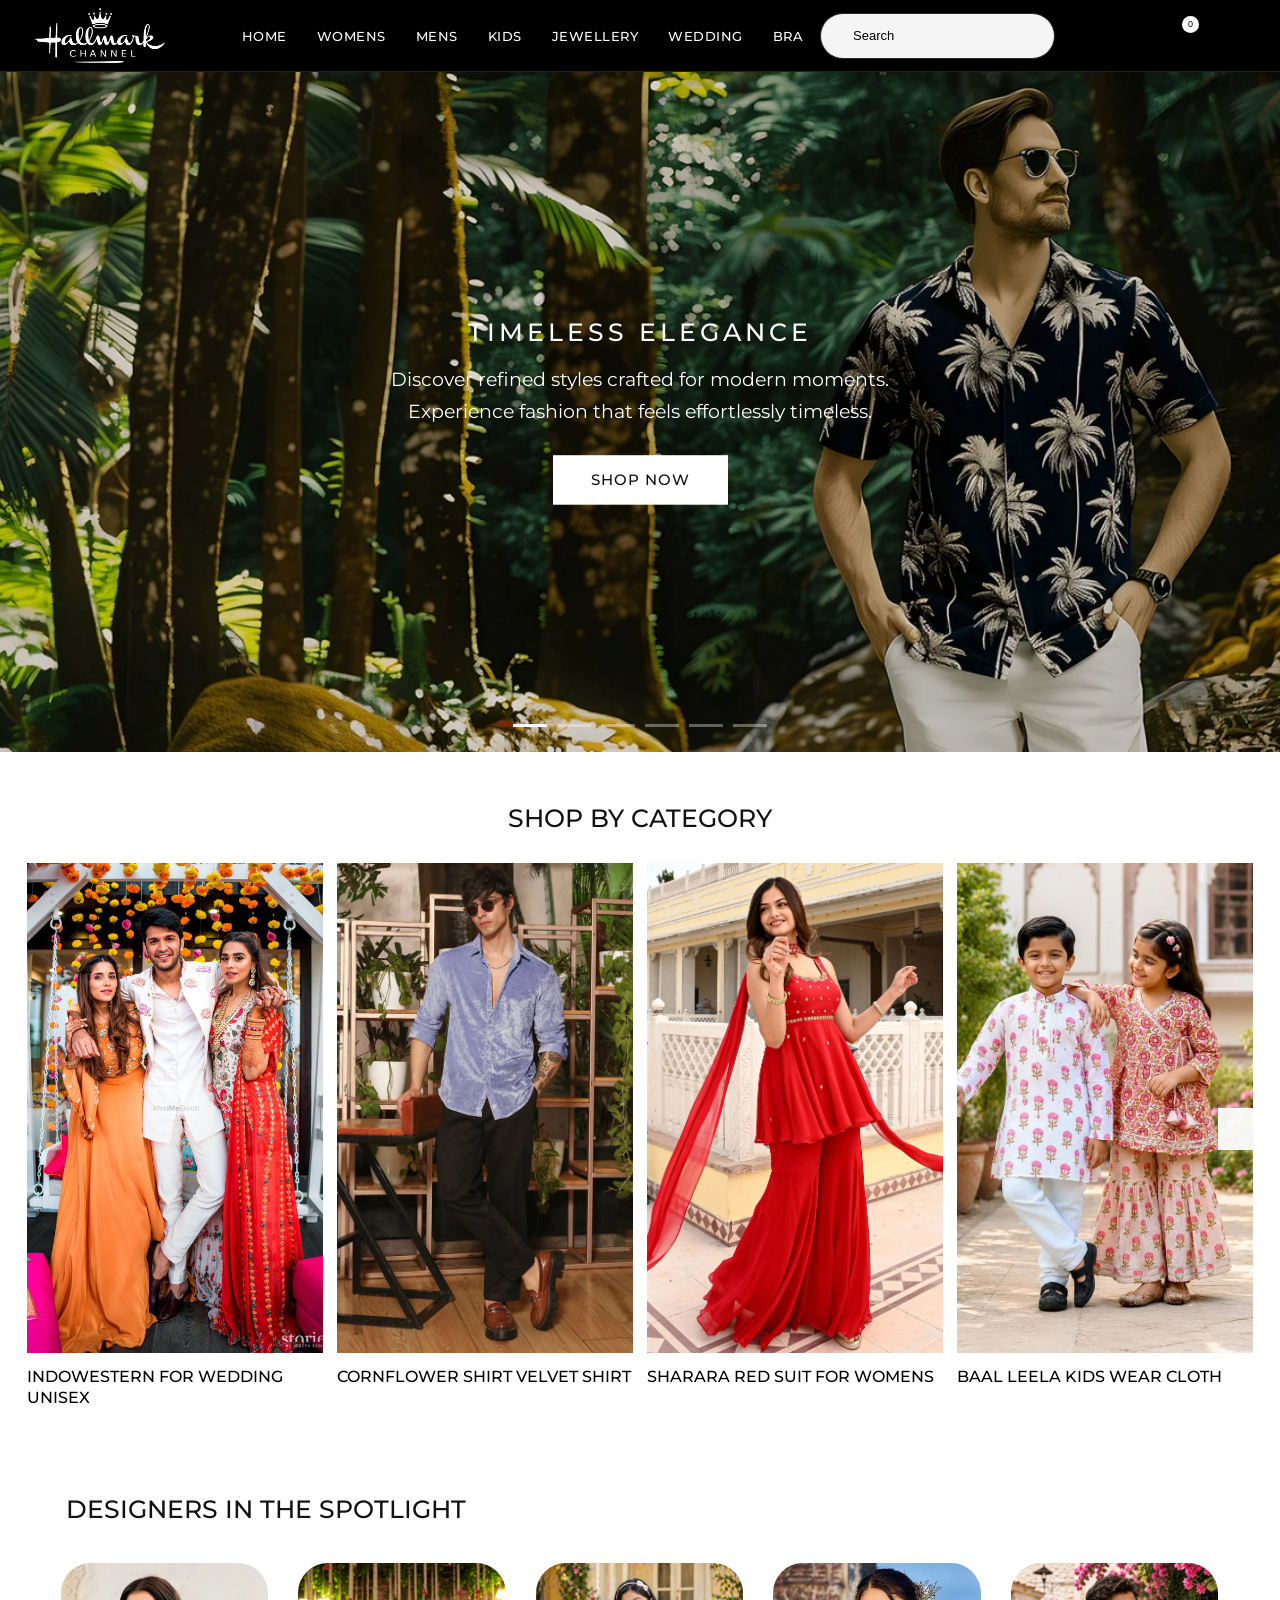
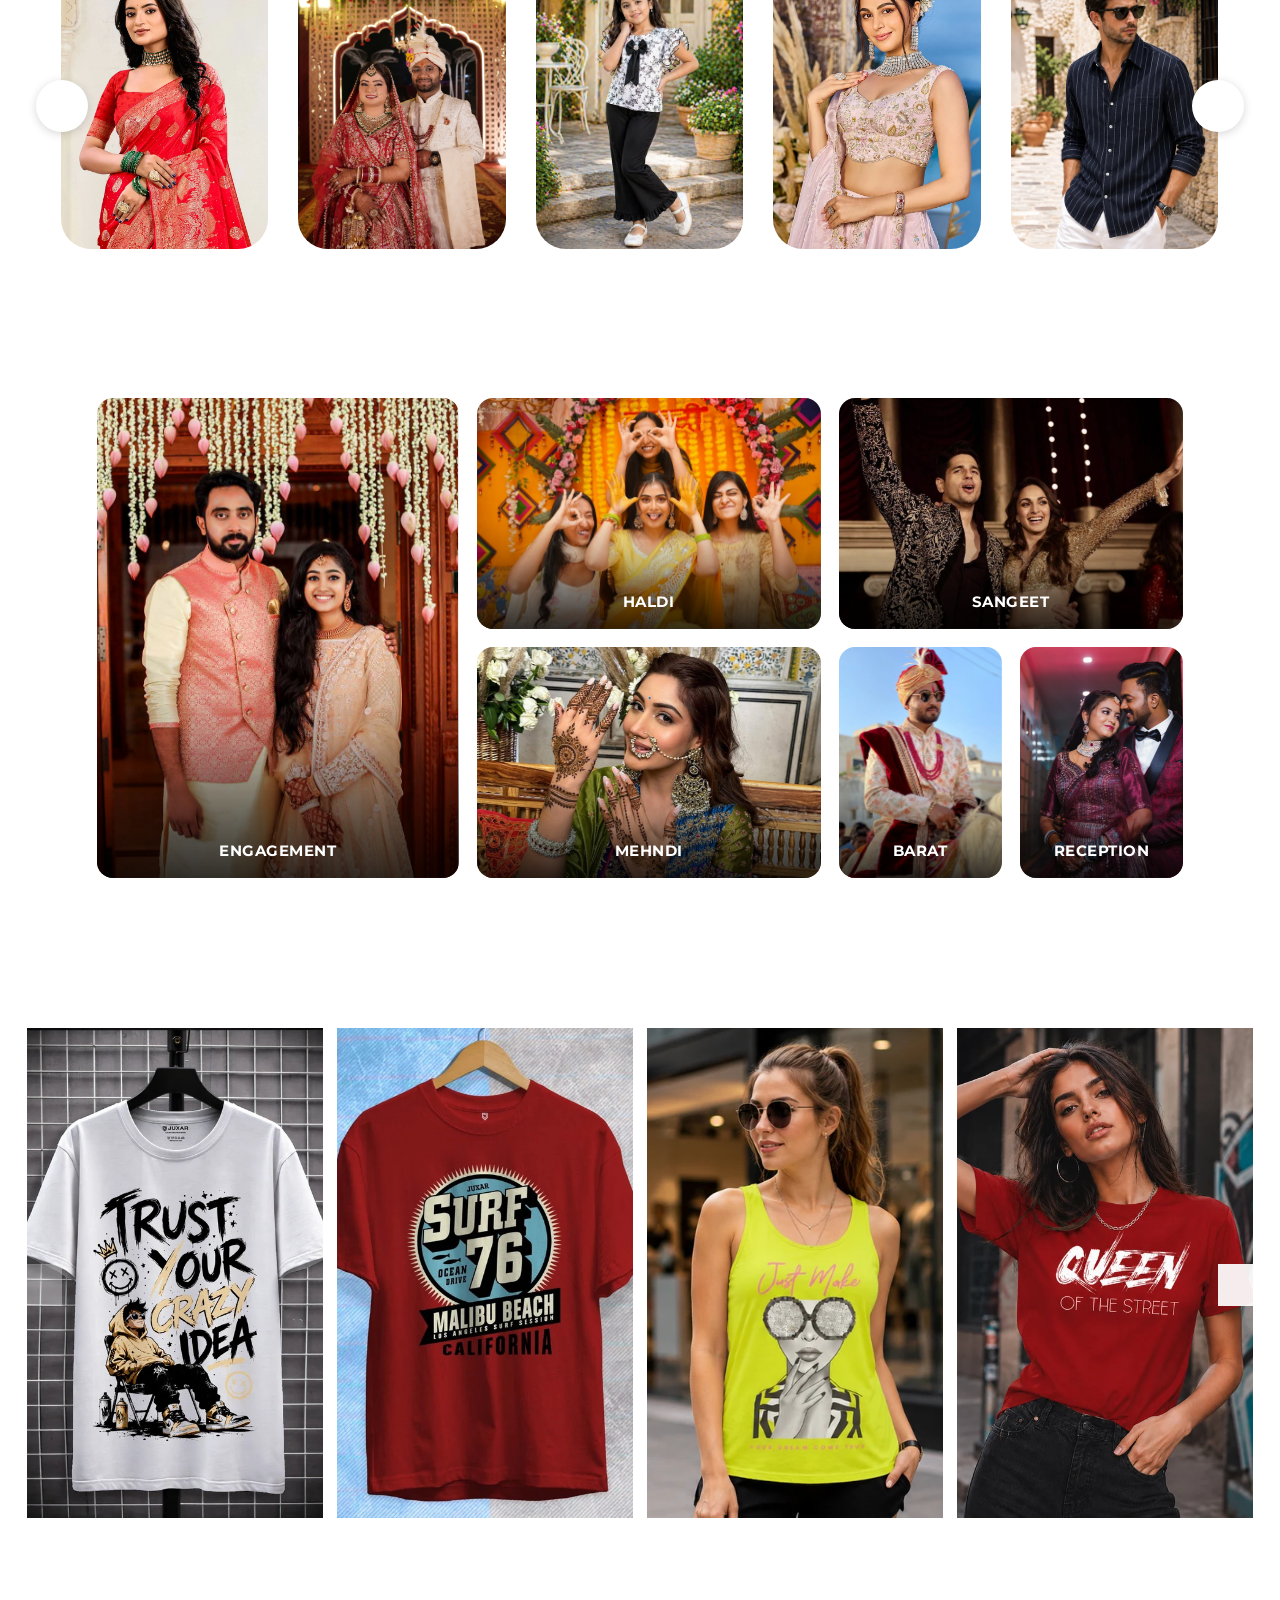
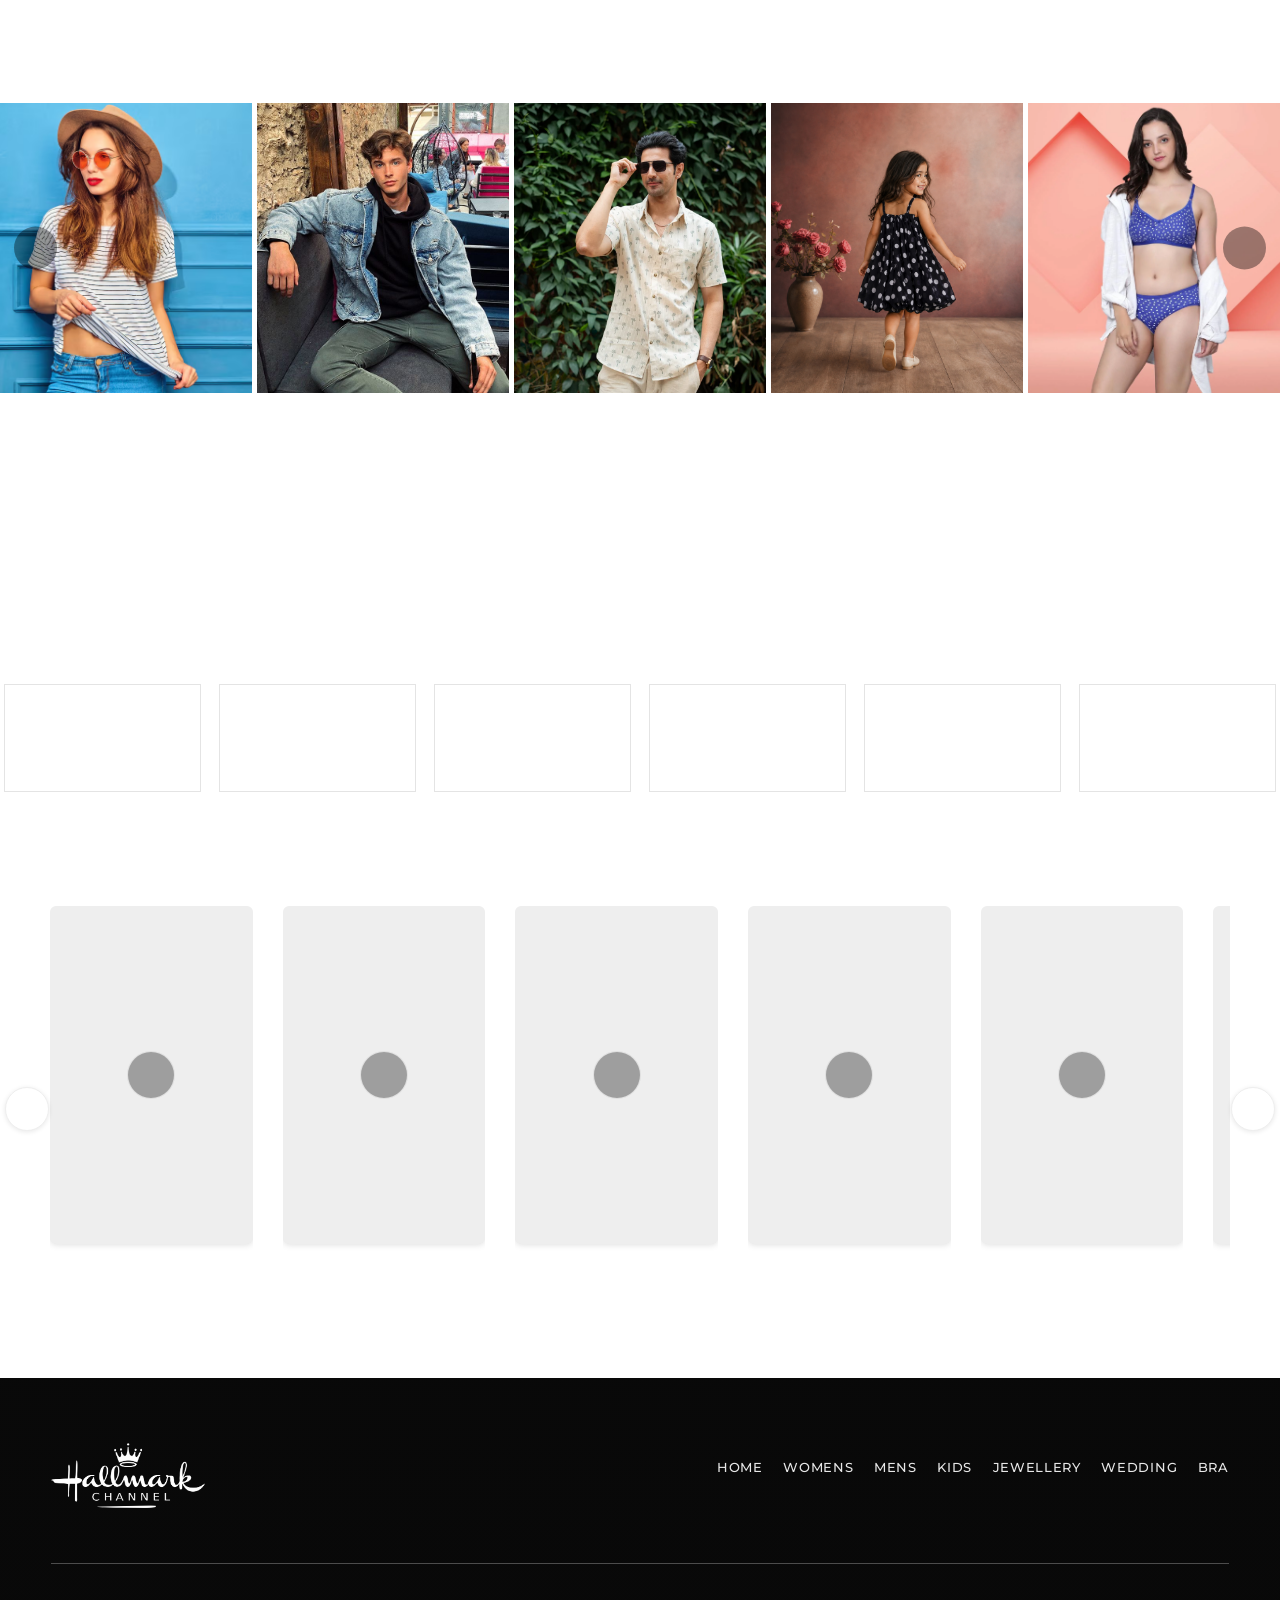
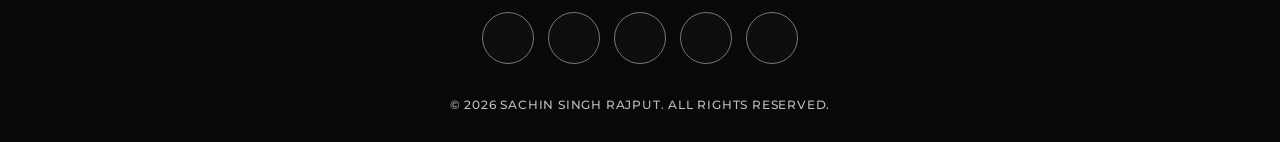
==== commit 3006871c: "added jewellery page" ====
--- a/index.html
+++ b/index.html
@@ -58,7 +58,7 @@
 
                 <a href="kids.html">KIDS</a>
 
-                <a href="indowestern.html">INDOWESTERN</a>
+                <a href="jewellery.html">JEWELLERY</a>
 
                 <a href="wedding.html">WEDDING</a>
 
@@ -207,7 +207,7 @@
 
             <a href="kids">KIDS</a>
 
-            <a href="indowestern.html">INDOWESTERN</a>
+            <a href="jewellery.html">JEWELLERY</a>
 
             <a href="wedding">WEDDING</a>
 
@@ -1313,144 +1313,134 @@
 ================================================== -->
 
 
-    <!-- ==================================================
+
+
+<!-- ==================================================
      SHOP BY OCCASION START
 ================================================== -->
 
-    <section class="occasion-section">
-
-        <div class="occasion-container">
-
-            <h2 class="occasion-heading">
-                SHOP BY OCCASION
-            </h2>
-
-
-            <div class="occasion-grid">
-
-
-                <!-- ==================================================
-                 1. CELEBRATION SUITS
-            ================================================== -->
-
-                <a href="#" class="occasion-card occasion-celebration">
-
-                    <img src="image-folder/engagement-image.jpg" alt="Celebration Suits">
+<section class="occasion-section">
+
+    <div class="occasion-container">
+
+        <h2 class="occasion-heading">
+            SHOP BY OCCASION
+        </h2>
+
+        <div class="occasion-grid">
+
+            <!-- ENGAGEMENT -->
+
+            <a href="#" class="occasion-card occasion-celebration">
+
+                <img
+                    src="image-folder/engagement-image.jpg"
+                    alt="Engagement"
+                    loading="lazy"
+                >
+
+                <div class="occasion-overlay"></div>
+
+                <h3 class="occasion-title">ENGAGEMENT</h3>
+
+            </a>
+
+            <!-- HALDI -->
+
+            <a href="#" class="occasion-card occasion-bridesmaid">
+
+                <img
+                    src="image-folder/haldi-image.jpg"
+                    alt="Haldi"
+                    loading="lazy"
+                >
+
+                <div class="occasion-overlay"></div>
+
+                <h3 class="occasion-title">HALDI</h3>
+
+            </a>
+
+            <!-- SANGEET -->
+
+            <a href="#" class="occasion-card occasion-shades">
+
+                <img
+                    src="image-folder/sangeet-image.jpeg"
+                    alt="Sangeet"
+                    loading="lazy"
+                >
+
+                <div class="occasion-overlay"></div>
+
+                <h3 class="occasion-title">SANGEET</h3>
+
+            </a>
+
+            <!-- MEHNDI -->
+
+            <a href="#" class="occasion-card occasion-wedding">
+
+                <img
+                    src="image-folder/mehandi-image.jpeg"
+                    alt="Mehndi"
+                    loading="lazy"
+                >
+
+                <div class="occasion-overlay"></div>
+
+                <h3 class="occasion-title">MEHNDI</h3>
+
+            </a>
+
+            <!-- BARAT + RECEPTION -->
+
+            <div class="occasion-right-bottom">
+
+                <!-- BARAT -->
+
+                <a href="#" class="occasion-card occasion-reception">
+
+                    <img
+                        src="image-folder/barat-boy.jpg"
+                        alt="Barat"
+                        loading="lazy"
+                    >
 
                     <div class="occasion-overlay"></div>
 
-                    <h3 class="occasion-title">
-                        ENGAGEMENT
-                    </h3>
+                    <h3 class="occasion-title">BARAT</h3>
 
                 </a>
 
-
-
-                <!-- ==================================================
-                 2. BRIDESMAID
-            ================================================== -->
-
-                <a href="#" class="occasion-card occasion-bridesmaid">
-
-                    <img src="image-folder/haldi-image.jpg" alt="The Bridesmaid Collective">
+                <!-- RECEPTION -->
+
+                <a href="#" class="occasion-card occasion-sangeet">
+
+                    <img
+                        src="image-folder/reception-image.jpg"
+                        alt="Reception"
+                        loading="lazy"
+                    >
 
                     <div class="occasion-overlay"></div>
 
-                    <h3 class="occasion-title">
-                        HALDI
-                    </h3>
+                    <h3 class="occasion-title">RECEPTION</h3>
 
                 </a>
 
-
-
-                <!-- ==================================================
-                 3. SHADES OF CELEBRATION
-            ================================================== -->
-
-                <a href="#" class="occasion-card occasion-shades">
-
-                    <img src="image-folder/sangeet-image.jpeg" alt="The Shades of Celebration">
-
-                    <div class="occasion-overlay"></div>
-
-                    <h3 class="occasion-title">
-                        SANGEET
-                    </h3>
-
-                </a>
-
-
-
-                <!-- ==================================================
-                 4. WEDDING
-            ================================================== -->
-
-                <a href="#" class="occasion-card occasion-wedding">
-
-                    <img src="image-folder/mehandi-image.jpeg" alt="Wedding">
-
-                    <div class="occasion-overlay"></div>
-
-                    <h3 class="occasion-title">
-                        MEHNDI
-                    </h3>
-
-                </a>
-
-
-
-                <!-- ==================================================
-                 RIGHT BOTTOM TWO CARDS
-            ================================================== -->
-
-                <div class="occasion-right-bottom">
-
-
-                    <!-- RECEPTION -->
-
-                    <a href="#" class="occasion-card occasion-reception">
-
-                        <img src="image-folder/barat-boy.jpg" alt="Reception">
-
-                        <div class="occasion-overlay"></div>
-
-                        <h3 class="occasion-title">
-                            BARAT
-                        </h3>
-
-                    </a>
-
-
-
-                    <!-- SANGEET -->
-
-                    <a href="#" class="occasion-card occasion-sangeet">
-
-                        <img src="image-folder/reception-image.jpg" alt="Sangeet">
-
-                        <div class="occasion-overlay"></div>
-
-                        <h3 class="occasion-title">
-                            RECEPTION
-                        </h3>
-
-                    </a>
-
-                </div>
-
-
             </div>
 
         </div>
 
-    </section>
-
-
-    <!-- ==================================================
+    </div>
+
+</section>
+
+<!-- ==================================================
      SHOP BY OCCASION END
 ================================================== -->
+
 
 
 
@@ -1976,7 +1966,7 @@
 
                 <!-- BRAND 2 -->
                 <div class="clothing-brand-card">
-                    <img src="image-folder/clhanel-img.png"
+                    <img src="image-folder/park-avenue-img.png"
                         alt="Fashion Brand">
                 </div>
 
@@ -1993,7 +1983,7 @@
 
                 <!-- BRAND 5 -->
                 <div class="clothing-brand-card">
-                    <img src="image-folder/diesel-img.png"
+                    <img src="image-folder/black-berry-img.png"
                         alt="Fashion Brand">
                 </div>
 
@@ -2152,15 +2142,15 @@
                 <!-- VIDEO 8 -->
                 <article class="watch-buy-card">
                     <div class="watch-buy-video">
-                        <video src="image-folder/padded-bra.mp4" muted playsinline loop preload="metadata"></video>
+                        <video src="image-folder/neckless-video-girl.mp4" muted playsinline loop preload="metadata"></video>
                         <button class="watch-buy-play" type="button" aria-label="Pause video">
                             <i class="fa-solid fa-pause"></i>
                         </button>
                     </div>
                     <div class="watch-buy-product">
-                        <img src="image-folder/padded-bra-img.avif" alt="Luxury outfit">
+                        <img src="image-folder/neckless-img.webp" alt="Luxury outfit">
                         <div class="watch-buy-info">
-                            <p>Padded Bra Sports</p>
+                            <p>Lina Multi Neckless</p>
                             <span>₹21,500</span>
                         </div>
                     </div>
@@ -2214,219 +2204,98 @@
    <!-- VIDEO END -->
     
 
-    <!-- ================= FOOTER START ================= -->
-
-    <footer class="jx-footer">
-
-        <div class="jx-footer-main">
-
-            <div class="jx-footer-container">
-
-                <!-- COMPANY INFO -->
-                <div class="jx-footer-column jx-company-column">
-
-                    <a href="#" class="jx-footer-logo">
-                        <span class="jx-logo-shield">
-                            <i class="fa-solid fa-arrow-right-long"></i>
-                        </span>
-                        <div class="footer-logo">
-                            <img src="https://www.pngkey.com/png/full/223-2230265_advertise-on-h-mark-channel-comcast-spotlight-advertising.png"
-                                alt="">
-                        </div>
-                    </a>
-
-                    <div class="jx-company-info">
-
-                        <a href="#" class="jx-info-item">
-                            <!-- <i class="fa-solid fa-location-dot"></i> -->
-                            <!-- <span>
-                                BIHAR (PATNA) BIR OIYARA
-                                PIN CODE- 804451
-                            </span> -->
-                        </a>
-
-                        <a href="mailto:contact@juxar.com" class="jx-info-item">
-                            <i class="fa-regular fa-envelope"></i>
-                            <span>@Castle.com</span>
-                        </a>
-
-                        <a href="tel:+8210965754" class="jx-info-item">
-                            <i class="fa-solid fa-phone"></i>
-                            <span>+91 8210965754</span>
-                        </a>
-
-                    </div>
-
-                    <!-- SOCIAL ICONS -->
-                    <div class="jx-social-icons">
-
-                        <a href="#" aria-label="Facebook">
-                            <i class="fa-brands fa-facebook-f"></i>
-                        </a>
-
-                        <a href="#" aria-label="Instagram">
-                            <i class="fa-brands fa-instagram"></i>
-                        </a>
-
-                        <a href="#" aria-label="LinkedIn">
-                            <i class="fa-brands fa-linkedin-in"></i>
-                        </a>
-
-                        <a href="#" aria-label="YouTube">
-                            <i class="fa-brands fa-youtube"></i>
-                        </a>
-
-                    </div>
-
-                </div>
-
-
-                <!-- CATEGORIES -->
-                <div class="jx-footer-column">
-
-                    <h3>CATEGORIES</h3>
-
-                    <ul class="jx-footer-links">
-
-                        <li>
-                            <a href="#">HOME</a>
-                        </li>
-
-                        <li>
-                            <a href="#">WOMENS</a>
-                        </li>
-
-                        <li>
-                            <a href="#">MENS</a>
-                        </li>
-
-                        <li>
-                            <a href="#">KIDS</a>
-                        </li>
-
-                        <li>
-                            <a href="#">INDOWESTERN</a>
-                        </li>
-
-                        <li>
-                            <a href="#">WEDDING</a>
-                        </li>
-
-                        <li>
-                            <a href="#">BRA</a>
-                        </li>
-
-                    </ul>
-
-                </div>
-
-
-                <!-- INFORMATION -->
-                <div class="jx-footer-column">
-
-                    <h3>INFORMATION</h3>
-
-                    <ul class="jx-footer-links">
-
-                        <li>
-                            <a href="#">PRIVACY POLICY</a>
-                        </li>
-
-                        <li>
-                            <a href="#">EXCHANGE &amp; RETURN</a>
-                        </li>
-
-                        <li>
-                            <a href="#">TERMS &amp; CONDITION</a>
-                        </li>
-
-                        <li>
-                            <a href="#">SHIPPING &amp; DELIVERY </a>
-                        </li>
-
-                    </ul>
-
-                </div>
-
-
-                <!-- USEFUL LINKS -->
-                <div class="jx-footer-column">
-
-                    <h3>USEFUL LINKS</h3>
-
-                    <ul class="jx-footer-links">
-
-                        <li>
-                            <a href="#">ABOUT US</a>
-                        </li>
-
-                        <li>
-                            <a href="#">CONTACT US</a>
-                        </li>
-
-                    </ul>
-
-                </div>
-
-
-                <!-- NEWSLETTER -->
-                <div class="jx-footer-column jx-newsletter-column">
-
-                    <h3>NEWSLETTER SIGNUP</h3>
-
-                    <p class="jx-newsletter-text">
-                        Subscribe to our newsletter and get latest updates.<br class="jx-desktop-break">
-                        
-                    </p>
-
-                    <form class="jx-newsletter-form" id="jxNewsletterForm">
-
-                        <input type="email" id="jxEmailInput" placeholder="Your email address"
-                            aria-label="Your email address" required>
-
-                        <button type="submit">
-                            Subscribe
-                        </button>
-
-                    </form>
-
-                </div>
-
-            </div>
-
-        </div>
-
-
-        <!-- COPYRIGHT -->
-        <div class="jx-footer-bottom">
-
-            <div class="jx-bottom-container">
-
-                <p>
-                    All Rights Reserved © 2026
-                    <a href="#">SACHIN SINGH</a>
-                    <!-- - Developed by
-                    <a href="#">SACHIN RAJPUT</a> -->
-                </p>
-
-            </div>
-
-        </div>
-
-
-        <!-- BACK TO TOP -->
-        <!-- <button
-        type="button"
-        class="jx-back-top"
-        id="jxBackTop"
-        aria-label="Back to top"
-    >
-        <i class="fa-solid fa-chevron-up"></i>
-    </button> -->
-
-    </footer>
-
-    <!-- ================= FOOTER END ================= -->
+
+<!-- FOOTER START -->
+
+
+<footer class="luxury-fashion-footer">
+
+    <!-- TOP FOOTER -->
+    <div class="luxury-footer-top">
+
+        <!-- LOGO -->
+        <div class="luxury-footer-brand">
+            <a href="index.html">
+                <img src="image-folder/chanel-logo.png"
+                     alt="Fashion Logo">
+            </a>
+
+           <!-- <a class="link" href="https://sachinfashion.vercel.app">sachinfashion.vercel.app</a> -->
+        </div>
+
+        <!-- NAVIGATION: ALL IN ONE ROW -->
+        <nav class="luxury-footer-navigation">
+
+            <a href="index.html">HOME</a>
+            <a href="womens.html">WOMENS</a>
+            <a href="mens.html">MENS</a>
+            <a href="kids.html">KIDS</a>
+            <a href="jewellery.html">JEWELLERY</a>
+            <a href="wedding.html">WEDDING</a>
+            <a href="bra.html">BRA</a>
+
+        </nav>
+
+    </div>
+
+    <!-- DIVIDER -->
+    <div class="luxury-footer-divider"></div>
+
+    <!-- SOCIAL ICONS -->
+    <div class="luxury-footer-social">
+
+        <a href="https://wa.me/9955776194"
+       target="_blank"
+       rel="noopener noreferrer"
+       aria-label="WhatsApp">
+        <i class="fa-brands fa-whatsapp"></i>
+    </a>
+
+        <a href="https://x.com/"
+           target="_blank"
+           rel="noopener noreferrer"
+           aria-label="Twitter X">
+            <i class="fa-brands fa-x-twitter"></i>
+        </a>
+
+         <a href="https://www.youtube.com/@sachinrajputsingh3368"
+       target="_blank"
+       rel="noopener noreferrer"
+       aria-label="YouTube">
+        <i class="fa-brands fa-youtube"></i>
+    </a>
+
+        <a href="https://instagram.com/star_sachin_rajput?cplk=MXFvcHB3MWo0ODF6Yg%3D%3D"
+           target="_blank"
+           rel="noopener noreferrer"
+           aria-label="Instagram">
+            <i class="fa-brands fa-instagram"></i>
+        </a>
+
+       
+<!-- BIR MANDIR LOCATION -->
+  
+<a href="https://www.google.com/maps/search/?api=1&query=Shankar+Ji+Shiv+Mandir+Bir+Village+Dhanarua+Patna+Bihar"
+   target="_blank"
+   rel="noopener noreferrer"
+   aria-label="Shankar Ji Mandir, Bir Village">
+
+    <i class="fa-solid fa-location-dot"></i>
+
+</a>
+
+    </div>
+
+    <!-- COPYRIGHT -->
+    <div class="luxury-footer-copyright">
+         <p>© 2026 SACHIN SINGH RAJPUT. ALL RIGHTS RESERVED.</p>
+
+    </div>
+
+</footer>
+
+
+<!-- FOOTER END -->
 
 
 
--- a/index.css
+++ b/index.css
@@ -1834,7 +1834,7 @@
     }
 
     .brand-logo img {
-        width: 210px !important;
+        width: 150px !important;
         max-width: 210px !important;
         height: auto !important;
         display: block !important;
@@ -2808,7 +2808,7 @@
     }
 
     .bestseller-image-box img {
-        height: 680px;
+        height: 569px;
     }
 
     .bestseller-heading {
@@ -3439,643 +3439,577 @@
 /* ==================================================
    SHOP BY OCCASION START
 ================================================== */
+   
+/* ==================================================
+   SHOP BY OCCASION
+================================================== */
 
 .occasion-section {
     width: 100%;
-    padding: 25px 0 30px;
+    padding: 28px 0 35px;
     background: #ffffff;
     box-sizing: border-box;
 }
 
+.occasion-section *,
+.occasion-section *::before,
+.occasion-section *::after {
+    box-sizing: border-box;
+}
+
 .occasion-container {
-    width: calc(100% - 9%);
-    max-width: 1340px;
+    width: 92%;
+    max-width: 1800px;
     margin: 0 auto;
-    box-sizing: border-box;
-}
-
-
-/* ==================================================
-   HEADING
-================================================== */
+}
 
 .occasion-heading {
-    margin: 0 0 25px;
+    margin: 0 0 28px;
     color: #202733;
     font-size: 28px;
-    line-height: 1.2;
-    font-family: 'Montserrat', sans-serif; font-weight: 500;
-}
-
-
-/* ==================================================
-   MAIN GRID
-================================================== */
+    line-height: 1.3;
+    text-align: center;
+}
+
+/* DESKTOP GRID */
 
 .occasion-grid {
-    width: 100%;
-
     display: grid;
-
-    grid-template-columns:
-        1fr
-        1fr
-        1fr;
-
-    grid-template-rows:
-        250px
-        250px;
-
-    gap: 19px;
-
-    box-sizing: border-box;
-}
-
-
-/* ==================================================
-   ALL CARDS
-================================================== */
+    width: 100%;
+    grid-template-columns: 1.05fr 1fr 1fr;
+    grid-template-rows: repeat(2, minmax(0, 1fr));
+    gap: 18px;
+    aspect-ratio: 2.5 / 1;
+}
 
 .occasion-card {
     position: relative;
-
     display: block;
-
     width: 100%;
     height: 100%;
-
+    min-width: 0;
+    min-height: 0;
     overflow: hidden;
-
-    border-radius: 21px;
-
+    border-radius: 18px;
+    background: #eeeeee;
     text-decoration: none;
-
-    background: #eeeeee;
-
-    box-sizing: border-box;
-}
-
-
-/* ==================================================
-   IMAGE
-================================================== */
+    isolation: isolate;
+}
 
 .occasion-card img {
     display: block;
-
     width: 100%;
     height: 100%;
-
     object-fit: cover;
     object-position: center;
-
-    transition: transform 0.7s ease;
-}
-
-
-/* ==================================================
-   IMAGE HOVER
-================================================== */
-
-.occasion-card:hover img {
-    transform: scale(1.04);
-}
-
-
-/* ==================================================
-   GRADIENT
-================================================== */
+    transform: scale(1);
+    transition: transform 0.45s cubic-bezier(0.22, 0.61, 0.36, 1);
+    will-change: transform;
+}
+
+@media (hover: hover) and (pointer: fine) {
+    .occasion-card:hover img {
+        transform: scale(1.12);
+    }
+}
 
 .occasion-overlay {
     position: absolute;
-
     left: 0;
     right: 0;
     bottom: 0;
-
-    height: 45%;
-
+    height: 48%;
     background: linear-gradient(
         to top,
-        rgba(0, 0, 0, 0.65),
-        rgba(0, 0, 0, 0)
+        rgba(0, 0, 0, 0.72),
+        rgba(0, 0, 0, 0.18) 60%,
+        transparent
     );
-
     pointer-events: none;
-}
-
-
-/* ==================================================
-   CARD TITLE
-================================================== */
+    z-index: 1;
+}
 
 .occasion-title {
     position: absolute;
-
-    left: 12px;
-    right: 12px;
-    bottom: 23px;
-
+    left: 6px;
+    right: 6px;
+    bottom: 20px;
     margin: 0;
-
     color: #ffffff;
-
-    font-size: 18px;
-    line-height: 1.2;
-
+    font-size: 15px;
+    line-height: 1.3;
     text-align: center;
-
+    opacity: 1;
+    transform: translateY(0);
+    transition: transform 0.35s ease;
     z-index: 2;
-}
-
-
-/* ==================================================
-   1. CELEBRATION
-================================================== */
+    pointer-events: none;
+}
+
+@media (hover: hover) and (pointer: fine) {
+    .occasion-card:hover .occasion-title {
+        transform: translateY(-4px);
+    }
+}
+
+/* ENGAGEMENT */
 
 .occasion-celebration {
     grid-column: 1;
     grid-row: 1 / 3;
 }
 
-
-/* ==================================================
-   2. BRIDESMAID
-================================================== */
+/* HALDI */
 
 .occasion-bridesmaid {
     grid-column: 2;
     grid-row: 1;
 }
 
-
-/* ==================================================
-   3. SHADES
-================================================== */
+/* SANGEET */
 
 .occasion-shades {
     grid-column: 3;
     grid-row: 1;
 }
 
-
-/* ==================================================
-   4. WEDDING
-================================================== */
+/* MEHNDI */
 
 .occasion-wedding {
     grid-column: 2;
     grid-row: 2;
 }
 
-
-/* ==================================================
-   RIGHT BOTTOM WRAPPER
-================================================== */
+/* BARAT + RECEPTION */
 
 .occasion-right-bottom {
+    display: grid;
     grid-column: 3;
     grid-row: 2;
-
-    display: grid;
-
-    grid-template-columns: 1fr 1fr;
-
-    gap: 19px;
-
+    grid-template-columns: repeat(2, minmax(0, 1fr));
+    gap: 18px;
     min-width: 0;
     min-height: 0;
 }
 
-
-/* ==================================================
-   RECEPTION + SANGEET
-================================================== */
-
-.occasion-reception,
-.occasion-sangeet {
-    width: 100%;
-    height: 100%;
-}
-
-
-/* ==================================================
-   LARGE SCREEN
-   1600 - 2560
-================================================== */
+.occasion-right-bottom .occasion-card {
+    min-width: 0;
+    min-height: 0;
+}
+
+/* LARGE DESKTOP */
 
 @media (min-width: 1600px) {
-
     .occasion-section {
-        padding-top: 30px;
-        padding-bottom: 35px;
+        padding-top: 35px;
+        padding-bottom: 40px;
     }
 
     .occasion-container {
-        width: calc(100% - 8%);
-        max-width: 1500px;
+        width: 94%;
     }
 
     .occasion-heading {
-        margin-bottom: 28px;
         font-size: 30px;
+        margin-bottom: 32px;
     }
 
     .occasion-grid {
-        grid-template-rows:
-            275px
-            275px;
-
-        gap: 20px;
+        gap: 22px;
     }
 
     .occasion-right-bottom {
-        gap: 20px;
+        gap: 22px;
     }
 
     .occasion-title {
-        bottom: 25px;
-        font-size: 20px;
-    }
-
-}
-
-
-/* ==================================================
-   TABLET
-   768 - 1024
-================================================== */
+        bottom: 24px;
+        font-size: 17px;
+    }
+}
+
+/* TABLET */
 
 @media (min-width: 768px) and (max-width: 1024px) {
-
-    .occasion-section {
-        padding: 25px 0 30px;
-    }
-
     .occasion-container {
-        width: calc(100% - 6%);
-        max-width: none;
+        width: 94%;
     }
 
     .occasion-heading {
-        margin-bottom: 20px;
         font-size: 25px;
-        margin-top: -20px;
-        
-    }
-
+        margin-bottom: 22px;
+    }
 
     .occasion-grid {
-        grid-template-columns:
-            1fr
-            1fr;
-
-        grid-template-rows:
-            320px
-            230px
-            230px;
-
-        gap: 15px;
-    }
-
-
-    /* Celebration */
+        aspect-ratio: auto;
+        grid-template-columns: repeat(2, minmax(0, 1fr));
+        grid-template-rows: 300px 220px 220px 190px;
+        gap: 14px;
+    }
 
     .occasion-celebration {
         grid-column: 1;
         grid-row: 1 / 3;
     }
 
-
-    /* Bridesmaid */
-
     .occasion-bridesmaid {
         grid-column: 2;
         grid-row: 1;
     }
 
-
-    /* Shades */
-
     .occasion-shades {
         grid-column: 2;
         grid-row: 2;
     }
 
-
-    /* Wedding */
-
     .occasion-wedding {
         grid-column: 1 / 3;
         grid-row: 3;
     }
 
-
-    /* Right bottom wrapper */
-
     .occasion-right-bottom {
         grid-column: 1 / 3;
         grid-row: 4;
-
-        grid-template-columns: 1fr 1fr;
-
-        height: 230px;
-
-        gap: 15px;
-    }
-
-
-    .occasion-grid {
-        grid-template-rows:
-            320px
-            230px
-            230px
-            230px;
-    }
-
-
-    .occasion-title {
-        bottom: 18px;
-        font-size: 20px;
-    }
-
-}
-
-
-/* ==================================================
-   PHONE
-   320 - 767
-================================================== */
+        gap: 14px;
+    }
+}
+
+/* PHONE */
 
 @media (max-width: 767px) {
-
     .occasion-section {
-        padding: 7px 0 7px;
+        padding: 20px 0 25px;
     }
 
     .occasion-container {
         width: calc(100% - 24px);
-        max-width: none;
-    }
-
+    }
 
     .occasion-heading {
-        margin-bottom: 17px;
-        font-size: 25px;
-        margin-left: 10px;
-    }
-
+        font-size: 22px;
+        margin-bottom: 18px;
+    }
 
     .occasion-grid {
-        display: grid;
-
-        grid-template-columns: 1fr 1fr;
-
-        grid-template-rows:
-            350px
-            210px
-            210px
-            190px;
-
+        aspect-ratio: auto;
+        grid-template-columns: minmax(0, 1fr);
+        grid-template-rows: 270px 210px 210px 210px 180px;
         gap: 12px;
     }
 
-
-    /* ==================================================
-       CELEBRATION
-    ================================================== */
-
     .occasion-celebration {
-        grid-column: 1 / 3;
+        grid-column: 1;
         grid-row: 1;
     }
 
-
-    /* ==================================================
-       BRIDESMAID
-    ================================================== */
-
     .occasion-bridesmaid {
-        grid-column: 1 / 3;
+        grid-column: 1;
         grid-row: 2;
     }
 
-
-    /* ==================================================
-       SHADES
-    ================================================== */
-
     .occasion-shades {
-        grid-column: 1 / 3;
+        grid-column: 1;
         grid-row: 3;
     }
 
-
-    /* ==================================================
-       WEDDING
-    ================================================== */
-
     .occasion-wedding {
-        grid-column: 1 / 3;
+        grid-column: 1;
         grid-row: 4;
     }
 
-
-    /* ==================================================
-       RIGHT BOTTOM
-    ================================================== */
-
     .occasion-right-bottom {
-        grid-column: 1 / 3;
+        grid-column: 1;
         grid-row: 5;
-
-        width: 100%;
-        height: 190px;
-
-        display: grid;
-
-        grid-template-columns: 1fr 1fr;
-
+        grid-template-columns: repeat(2, minmax(0, 1fr));
         gap: 12px;
     }
 
-
-    .occasion-grid {
-        grid-template-rows:
-            350px
-            210px
-            210px
-            210px
-            190px;
-    }
-
+    .occasion-card {
+        border-radius: 14px;
+    }
 
     .occasion-title {
-        left: 8px;
-        right: 8px;
-        bottom: 15px;
-
-        font-size: 15px;
-    }
-
-
-    .occasion-overlay {
-        height: 48%;
-    }
-
-}
-
-
-/* ==================================================
-   VERY SMALL PHONE
-   320 - 380
-================================================== */
+        bottom: 14px;
+        font-size: 14px;
+    }
+}
+
+/* SMALL PHONE */
 
 @media (max-width: 380px) {
-
     .occasion-container {
         width: calc(100% - 20px);
     }
 
     .occasion-heading {
-        margin-bottom: 12px;
-        font-size: 21px;
-        margin-left: 10px;
-        margin-top: 10px;
-    }
-
+        font-size: 20px;
+        margin-bottom: 15px;
+    }
 
     .occasion-grid {
+        grid-template-rows: 235px 185px 185px 185px 155px;
         gap: 10px;
-
-        grid-template-rows:
-            330px
-            195px
-            195px
-            195px
-            175px;
-    }
-
+    }
 
     .occasion-right-bottom {
         gap: 10px;
-        height: 195px;
-    }
-
+    }
+
+    .occasion-card {
+        border-radius: 12px;
+    }
 
     .occasion-title {
-        bottom: 13px;
-        font-size: 18px;
-    }
-
-}
-
-/* ==================================================
-   FAST + SMOOTH IMAGE ZOOM
-================================================== */
-/* 
-.occasion-card img {
-    display: block;
-
-    width: 100%;
-    height: 100%;
-
-    object-fit: cover;
-    object-position: center;
-
-    transform: scale(1);
-
-    transition: transform 0.35s cubic-bezier(0.22, 0.61, 0.36, 1);
-
-    will-change: transform;
-} 
-
-
-/* ==================================================
-   STRONG HOVER ZOOM
-================================================== */
-/* 
-.occasion-card:hover img {
-    transform: scale(1.14);
-} */
-/* ==================================================
-   OCCASION CARD - SMOOTH ZOOM
-================================================== */
-/* 
-.occasion-card {
-    position: relative;
-    overflow: hidden;
-} */
-
-/* IMAGE */
-/* .occasion-card img {
-    width: 100%;
-    height: 100%;
-    display: block;
-
-    object-fit: cover;
-    object-position: center;
-
-    transform: scale(1);
-
-    transition: transform 0.8s ease-in-out;
-
-    will-change: transform;
-} */
-
-
-/* ==================================================
-   DESKTOP ZOOM
-================================================== */
-
-/* @media (min-width: 1025px) {
-
-    .occasion-card:hover img {
-        transform: scale(1.12);
-    }
-
-} */
-
-
-/* ==================================================
-   TABLET
-================================================== */
-
-/* @media (min-width: 768px) and (max-width: 1024px) {
-
-    .occasion-card:hover img {
-        transform: scale(1.10);
-    }
-
-} */
-
-
-/* ==================================================
-   PHONE
-================================================== */
-
-/* @media (max-width: 767px) {
-
-    .occasion-card:active img {
-        transform: scale(1.07);
-    }
-
-}
-.occasion-card:hover img {
-    transform: scale(1.20) !important;
-} */
-
-
-.occasion-title {
-    opacity: 0;
-    transform: translateY(18px);
-    transition: opacity 0.7s ease, transform 0.7s ease;
-}
-
-.occasion-title.occasion-reveal-active {
-    opacity: 1;
-    transform: translateY(0);
-    font-size: 13px;
+        bottom: 12px;
+        font-size: 12px;
+    }
+}
+
+/* ACCESSIBILITY */
+
+@media (prefers-reduced-motion: reduce) {
+    .occasion-card img,
+    .occasion-title {
+        transition: none;
+    }
+}
+
+/* FIX: SHOP BY OCCASION OVERLAPPING */
+
+.occasion-section .occasion-grid {
+    display: grid !important;
+    width: 100% !important;
+    height: clamp(500px, 40vw, 700px) !important;
+    aspect-ratio: auto !important;
+    grid-template-columns: 1.05fr 1fr 1fr !important;
+    grid-template-rows: repeat(2, minmax(0, 1fr)) !important;
+    gap: 18px !important;
+}
+
+.occasion-section .occasion-card {
+    position: relative !important;
+    width: 100% !important;
+    height: 100% !important;
+    min-width: 0 !important;
+    min-height: 0 !important;
+    margin: 0 !important;
+}
+
+.occasion-section .occasion-card img {
+    width: 100% !important;
+    height: 100% !important;
+    display: block !important;
+    object-fit: cover !important;
+}
+
+.occasion-section .occasion-celebration {
+    grid-column: 1 !important;
+    grid-row: 1 / 3 !important;
+}
+
+.occasion-section .occasion-bridesmaid {
+    grid-column: 2 !important;
+    grid-row: 1 !important;
+}
+
+.occasion-section .occasion-shades {
+    grid-column: 3 !important;
+    grid-row: 1 !important;
+}
+
+.occasion-section .occasion-wedding {
+    grid-column: 2 !important;
+    grid-row: 2 !important;
+}
+
+.occasion-section .occasion-right-bottom {
+    position: relative !important;
+    display: grid !important;
+    grid-column: 3 !important;
+    grid-row: 2 !important;
+    grid-template-columns: repeat(2, minmax(0, 1fr)) !important;
+    grid-template-rows: minmax(0, 1fr) !important;
+    width: 100% !important;
+    height: 100% !important;
+    min-width: 0 !important;
+    min-height: 0 !important;
+    gap: 18px !important;
+    margin: 0 !important;
+}
+
+.occasion-section .occasion-right-bottom > .occasion-card {
+    grid-column: auto !important;
+    grid-row: 1 !important;
+}
+
+/* TABLET */
+
+@media (min-width: 768px) and (max-width: 1024px) {
+    .occasion-section .occasion-grid {
+        height: auto !important;
+        aspect-ratio: auto !important;
+        grid-template-columns: repeat(2, minmax(0, 1fr)) !important;
+        grid-template-rows: 300px 220px 220px 190px !important;
+        gap: 14px !important;
+    }
+
+    .occasion-section .occasion-celebration {
+        grid-column: 1 !important;
+        grid-row: 1 / 3 !important;
+    }
+
+    .occasion-section .occasion-bridesmaid {
+        grid-column: 2 !important;
+        grid-row: 1 !important;
+    }
+
+    .occasion-section .occasion-shades {
+        grid-column: 2 !important;
+        grid-row: 2 !important;
+    }
+
+    .occasion-section .occasion-wedding {
+        grid-column: 1 / 3 !important;
+        grid-row: 3 !important;
+    }
+
+    .occasion-section .occasion-right-bottom {
+        grid-column: 1 / 3 !important;
+        grid-row: 4 !important;
+        gap: 14px !important;
+    }
+}
+
+/* PHONE */
+
+@media (max-width: 767px) {
+    .occasion-section .occasion-grid {
+        height: auto !important;
+        aspect-ratio: auto !important;
+        grid-template-columns: minmax(0, 1fr) !important;
+        grid-template-rows: 260px 200px 200px 200px 165px !important;
+        gap: 12px !important;
+    }
+
+    .occasion-section .occasion-celebration {
+        grid-column: 1 !important;
+        grid-row: 1 !important;
+    }
+
+    .occasion-section .occasion-bridesmaid {
+        grid-column: 1 !important;
+        grid-row: 2 !important;
+    }
+
+    .occasion-section .occasion-shades {
+        grid-column: 1 !important;
+        grid-row: 3 !important;
+    }
+
+    .occasion-section .occasion-wedding {
+        grid-column: 1 !important;
+        grid-row: 4 !important;
+    }
+
+    .occasion-section .occasion-right-bottom {
+        grid-column: 1 !important;
+        grid-row: 5 !important;
+        grid-template-columns: repeat(2, minmax(0, 1fr)) !important;
+        grid-template-rows: minmax(0, 1fr) !important;
+        gap: 10px !important;
+    }
+
+    .occasion-section .occasion-right-bottom > .occasion-card {
+        grid-column: auto !important;
+        grid-row: 1 !important;
+    }
+}
+
+/* SMALL PHONE */
+
+@media (max-width: 380px) {
+    .occasion-section .occasion-grid {
+        grid-template-rows: 230px 175px 175px 175px 150px !important;
+        gap: 10px !important;
+    }
+}
+
+/* FIXED OCCASION TITLES */
+
+.occasion-section .occasion-title {
+    position: absolute !important;
+    left: 8px !important;
+    right: 8px !important;
+    bottom: 18px !important;
+
+    margin: 0 !important;
+    transform: none !important;
+    transition: none !important;
+
+    text-align: center !important;
+    opacity: 1 !important;
+    z-index: 5 !important;
+}
+
+/* REDUCE IMAGE ZOOM */
+
+.occasion-section .occasion-card img {
+    transform: scale(1) !important;
+    transition: transform 0.45s ease !important;
+}
+
+/* SMALLER, SMOOTH ZOOM ON HOVER */
+
+@media (hover: hover) and (pointer: fine) {
+    .occasion-section .occasion-card:hover img {
+        transform: scale(1.10) !important;
+    }
+
+    .occasion-section .occasion-card:hover .occasion-title {
+        transform: none !important;
+    }
+}
+
+/* OCCASION IMAGES - REDUCE SIZE */
+
+.occasion-section .occasion-grid {
+    height: 480px !important;
+    aspect-ratio: auto !important;
+}
+
+/* DESKTOP */
+
+@media (min-width: 1025px) {
+    .occasion-section .occasion-grid {
+        height: 480px !important;
+    }
+}
+
+/* TABLET */
+
+@media (min-width: 768px) and (max-width: 1024px) {
+    .occasion-section .occasion-grid {
+        height: auto !important;
+        grid-template-rows: 230px 170px 170px 150px !important;
+    }
+}
+
+/* PHONE */
+
+@media (max-width: 767px) {
+    .occasion-section .occasion-grid {
+        height: auto !important;
+        grid-template-rows: 190px 160px 160px 160px 125px !important;
+        gap: 10px !important;
+    }
+}
+
+/* SMALL PHONE */
+
+@media (max-width: 380px) {
+    .occasion-section .occasion-grid {
+        grid-template-rows: 175px 145px 145px 145px 115px !important;
+    }
 }
 
 
@@ -5129,737 +5063,487 @@
 
 
 
-.jx-footer {
-    width: 100%;
-    max-width: 2560px;
+.luxury-fashion-footer {
+    position: relative;
+    isolation: isolate;
+    overflow: hidden;
+
+    width: 100%;
+    padding: 65px 6% 25px;
+
+    color: #ffffff;
+    background: #101010;
+
+    background-image:
+        linear-gradient(
+            rgba(8, 8, 8, 0.90),
+            rgba(8, 8, 8, 0.94)
+        ),
+        url("https://www.wiprolighting.com/storage/9050/4-Things-to-consider-when-deciding-on-clothing-store-lighting-4.webp");
+
+    background-size: cover;
+    background-position: center;
+    background-repeat: no-repeat;
+    margin-top: 40px;
+}
+
+/* TOP AREA */
+
+.luxury-footer-top {
+    display: flex;
+    align-items: flex-start;
+    justify-content: space-between;
+
+    gap: 45px;
+
+    width: 100%;
+    max-width: 1700px;
     margin: 0 auto;
-    background: #000;
-    color: #fff;
-    overflow: hidden;
-    margin-top: 20px;
-    
-    
-}
-
-
-
-/* =========================================================
-   MAIN FOOTER
-========================================================= */
-
-.jx-footer-main {
-    width: 100%;
-    background: #222222;
-}
-
-.jx-footer-container {
-    width: 100%;
-    max-width: 1250px;
+
+    padding-bottom: 55px;
+}
+
+/* BRAND */
+
+.luxury-footer-brand {
+    flex: 0 0 230px;
+}
+
+.luxury-footer-brand a {
+    display: inline-block;
+}
+
+.luxury-footer-brand img {
+    display: block;
+
+    width: 175px;
+    max-width: 100%;
+    height: 65px;
+
+    object-fit: contain;
+    object-position: left center;
+
+    transition: transform 0.4s ease;
+}
+
+.luxury-footer-brand img:hover {
+    transform: scale(1.06);
+}
+
+.luxury-footer-brand p {
+    margin-top: 12px;
+
+    color: #c5c5c5;
+    font-size: 12px;
+    letter-spacing: 1.5px;
+    line-height: 1.8;
+}
+
+/* NAVIGATION - ONE ROW */
+
+.luxury-footer-navigation {
+    display: flex;
+    align-items: center;
+    justify-content: flex-end;
+    flex-wrap: nowrap;
+    gap: clamp(12px, 2.2vw, 35px);
+    padding-top: 16px;
+  
+      
+}
+
+.luxury-footer-navigation a {
+    position: relative;
+    display: inline-block;
+    font-family: Montserrat, -apple-system, BlinkMacSystemFont, "Segoe UI", Roboto, sans-serif;
+    font-weight: 500;
+    flex-shrink: 0;
+
+    padding-bottom: 7px;
+
+    color: #e7e7e7;
+    font-size: 13px;
+    letter-spacing: 0.7px;
+
+    text-decoration: none;
+    white-space: nowrap;
+
+    transition:
+        color 0.35s ease,
+        transform 0.35s ease;
+}
+
+/* UNDERLINE ANIMATION */
+
+.luxury-footer-navigation a::after {
+    content: "";
+
+    position: absolute;
+    left: 0;
+    bottom: 0;
+
+    width: 0;
+    height: 2px;
+
+    background: #fa740a;
+
+    transition: width 0.35s ease;
+}
+
+.luxury-footer-navigation a:hover {
+    color: #FF4D24;
+    transform: translateY(-3px);
+}
+
+.luxury-footer-navigation a:hover::after {
+    width: 100%;
+}
+
+/* DIVIDER */
+
+.luxury-footer-divider {
+    width: 100%;
+    max-width: 1700px;
+    height: 1px;
+
     margin: 0 auto;
-    padding: 78px 30px 70px;
-
-    display: grid;
-    grid-template-columns:
-        1.35fr
-        1fr
-        1.15fr
-        .95fr
-        1.45fr;
-
-    column-gap: 50px;
-    box-sizing: border-box;
-}
-
-
-/* =========================================================
-   COLUMNS
-========================================================= */
-
-.jx-footer-column {
-    min-width: 0;
-}
-.jx-footer-column h3 {
-     font-family: 'Montserrat', sans-serif;
-     font-weight: 500;
-}
-.jx-footer-column ul li a {
-    font-family: 'Montserrat', -apple-system, BlinkMacSystemFont, "Segoe UI", Roboto, sans-serif;
-    font-weight: 500;
-}
-.jx-newsletter-text{
-     font-family: 'Montserrat', -apple-system, BlinkMacSystemFont, "Segoe UI", Roboto, sans-serif;
-    font-weight: 500;
-}
-
-/* =========================================================
-   LOGO
-========================================================= */
-
-.jx-footer-logo {
-    display: inline-flex;
-    align-items: center;
-    gap: 11px;
-
-    color: #fff;
-    text-decoration: none;
-
-    font-size: 31px;
-    letter-spacing: 1px;
-
-    position: relative;
-    transition: transform .25s ease;
-}
-
-.jx-footer-logo:hover {
-    transform: translateY(-2px);
-}
-
-.jx-footer-logo sup {
-    font-size: 9px;
-    position: relative;
-    top: -11px;
-}
-
-.jx-logo-shield {
-    width: 40px;
-    height: 40px;
-
+
+    background: rgba(255, 255, 255, 0.27);
+}
+
+/* SOCIAL MEDIA */
+
+.luxury-footer-social {
     display: flex;
     align-items: center;
     justify-content: center;
 
-    font-size: 35px;
-}
-
-
-/* =========================================================
-   COMPANY INFORMATION
-========================================================= */
-
-.jx-company-info {
-    margin-top: 37px;
-
-    display: flex;
-    flex-direction: column;
-    gap: 22px;
-}
-
-.jx-info-item {
-    display: flex;
-    align-items: flex-start;
-    gap: 12px;
-    color: #fff;
-    text-decoration: none;
-
-    font-size: 14px;
-    line-height: 1.65;
-
-    width: max-content;
-    max-width: 100%;
-
-    position: relative;
-}
-
-.jx-info-item i {
-    width: 17px;
-    flex-shrink: 0;
-
-    margin-top: 4px;
-
-    font-size: 17px;
-
-    transition:
-        transform .25s ease,
-        color .25s ease;
-}
-
-.jx-info-item:hover i {
-    transform: translateY(-4px) scale(1.08);
-}
-
-
-/* =========================================================
-   COMMON UNDERLINE ANIMATION
-========================================================= */
-
-.jx-info-item span,
-.jx-footer-links a,
-.jx-footer-bottom a {
-    position: relative;
-     font-family: 'Montserrat', sans-serif;
-     font-weight: 400;
-  
-  /* Text Formatting */
-
-  font-weight: 570;             /* 400 = Normal, 600 = Semi-Bold, 700 = Bold */
-  letter-spacing: 0.5px;        /* Montserrat ke letters par halka space achha lagta hai */
-}
-
-.jx-info-item span::after,
-.jx-footer-links a::after,
-.jx-footer-bottom a::after {
-    content: "";
-
-    position: absolute;
-
-    left: 0;
-    bottom: -4px;
-
-    width: 0;
-    height: 1px;
-
-    background: #fff;
-
-    transition: width .25s ease;
-}
-
-.jx-info-item:hover span::after,
-.jx-footer-links a:hover::after,
-.jx-footer-bottom a:hover::after {
-    width: 100%;
-}
-
-
-/* =========================================================
-   SOCIAL ICONS
-========================================================= */
-
-.jx-social-icons {
-    display: flex;
-    align-items: center;
-    gap: 22px;
-
-    margin-top: 23px;
-}
-
-.jx-social-icons a {
-    width: 18px;
-    height: 22px;
-
+    flex-wrap: wrap;
+    gap: 14px;
+
+    padding: 48px 0 25px;
+}
+
+.luxury-footer-social a {
     display: flex;
     align-items: center;
     justify-content: center;
 
-    color: #fff;
+    width: 52px;
+    height: 52px;
+
+    color: #ffffff;
+
+    border: 1px solid #777777;
+    border-radius: 50%;
+
+    background: rgba(255, 255, 255, 0.02);
+
     text-decoration: none;
 
-    font-size: 17px;
-
     transition:
-        transform .28s ease,
-        opacity .25s ease;
-}
-
-.jx-social-icons a:hover {
-    transform: translateY(-6px) scale(1.12);
-    opacity: .75;
-}
-
-
-/* =========================================================
-   HEADINGS
-========================================================= */
-
-.jx-footer-column h3 {
-    margin: 8px 0 34px;
-
-    color: #fff;
-
-    font-size: 16px;
-    letter-spacing: 1.5px;
-
-    white-space: nowrap;
-}
-
-
-/* =========================================================
-   FOOTER LINKS
-========================================================= */
-
-.jx-footer-links {
+        color 0.35s ease,
+        background 0.35s ease,
+        border-color 0.35s ease,
+        transform 0.35s ease;
+}
+
+.luxury-footer-social a i {
+    font-size: 19px;
+
+    transition: transform 0.35s ease;
+}
+
+.luxury-footer-social a:hover {
+    color: #ffffff;
+
+    background: #FF4D24;
+    border-color: #FF4D24;
+
+    transform: translateY(-6px);
+}
+
+.luxury-footer-social a:hover i {
+    transform: scale(1.12);
+}
+
+/* COPYRIGHT */
+
+.luxury-footer-copyright {
+    text-align: center;
+
+    width: 100%;
+    padding: 5px 0 0;
+}
+
+.luxury-footer-copyright p {
     margin: 0;
-    padding: 0;
-
-    list-style: none;
-
-    display: flex;
-    flex-direction: column;
-    gap: 17px;
-}
-
-.jx-footer-links li {
-    margin: 0;
-    padding: 0;
-}
-
-.jx-footer-links a {
-    color: #fff;
-    text-decoration: none;
-
-    font-size: 14px;
-    line-height: 1.5;
-
-    display: inline-block;
-
-    transition:
-        transform .22s ease,
-        opacity .22s ease;
-}
-
-.jx-footer-links a:hover {
-    transform: translateX(3px);
-    opacity: .78;
-}
-
-
-/* =========================================================
-   NEWSLETTER
-========================================================= */
-
-.jx-newsletter-text {
-    margin: 0 0 18px;
-
-    color: #fff;
-
-    font-size: 14px;
-    line-height: 1.65;
-}
-
-
-/* =========================================================
-   NEWSLETTER FORM
-========================================================= */
-
-.jx-newsletter-form {
-    width: 100%;
-    max-width: 270px;
-    height: 45px;
-
-    border: 1px solid #777;
-    border-radius: 30px;
-
-    display: flex;
-    align-items: center;
-
-    padding: 3px;
-
-    box-sizing: border-box;
-
-    transition: border-color .25s ease;
-}
-
-.jx-newsletter-form:focus-within {
-    border-color: #fff;
-}
-
-
-/* EMAIL */
-
-.jx-newsletter-form input {
-    min-width: 0;
-    flex: 1;
-
-    height: 100%;
-
-    padding: 0 12px;
-
-    border: 0;
-    outline: 0;
-
-    background: transparent;
-    color: #fff;
-
-    font-size: 13px;
-}
-
-.jx-newsletter-form input::placeholder {
-    color: #fff;
-    opacity: 1;
-}
-
-.jx-newsletter-form input:focus::placeholder {
-    opacity: 0;
-}
-
-
-/* SUBSCRIBE */
-
-.jx-newsletter-form button {
-    height: 39px;
-    min-width: 108px;
-    padding: 0 18px;
-    border: 0;
-    border-radius: 25px;
-    background:#FF4D24;
-    color: #fff;
-    cursor: pointer;
-    font-size: 13px;
-    transition:
-    background .25s ease,
-    color .25s ease,
-    transform .25s ease;
-}
-
-.jx-newsletter-form button:hover {
-    background: #fff;
-    color: #000;
-    transform: scale(1.03);
-}
-
-
-/* =========================================================
-   BOTTOM BAR
-========================================================= */
-
-.jx-footer-bottom {
-    width: 100%;
-
-    background: #222;
-    border-top: 1px solid #333;
-}
-
-.jx-bottom-container p {
-    width: 100%;
-    max-width: 1250px;
-    margin: 0 auto;
-    padding: 20px 30px;
-    box-sizing: border-box;
-    font-family: 'Montserrat', -apple-system, BlinkMacSystemFont, "Segoe UI", Roboto, sans-serif;
+
+    color: #bdbdbd;
+    font-size: 12px;
+    line-height: 1.9;
+    letter-spacing: 0.8px;
+
+    overflow-wrap: anywhere;
+    font-family: Montserrat, -apple-system, BlinkMacSystemFont, "Segoe UI", Roboto, sans-serif;
     font-weight: 500;
-}
-
-.jx-footer-bottom p {
-    margin: 0;
-
-    color: #fff;
-
-    font-size: 13px;
-    line-height: 1.5;
-}
-
-.jx-footer-bottom a {
+    transition: color 0.35s ease;
+}
+
+.luxury-footer-copyright p:hover {
     color: #FF4D24;
-    text-decoration: none;
-    font-size: 12px;
-}
-
-
-/* =========================================================
-   BACK TO TOP
-========================================================= */
-
-.jx-back-top {
-    position: fixed;
-
-    right: 25px;
-    bottom: 40px;
-
-    width: 50px;
-    height: 50px;
-
-    border: 0;
-    border-radius: 5px;
-
-    background: #fff;
-    color: #777;
-
-    cursor: pointer;
-
-    display: flex;
-    align-items: center;
-    justify-content: center;
-
-    font-size: 17px;
-
-    opacity: 0;
-    visibility: hidden;
-
-    transform: translateY(15px);
-
-    transition:
-        opacity .3s ease,
-        visibility .3s ease,
-        transform .3s ease,
-        background .25s ease,
-        color .25s ease;
-
-    z-index: 999;
-}
-
-.jx-back-top.show {
-    opacity: 1;
-    visibility: visible;
-    transform: translateY(0);
-}
-
-.jx-back-top:hover {
-    background: #c5a27d;
-    color: #fff;
-    transform: translateY(-4px);
-}
-
-
-/* =========================================================
+}
+
+/* ==========================================
+   LAPTOP
+========================================== */
+
+@media (min-width: 1025px) and (max-width: 1599px) {
+
+    .luxury-fashion-footer {
+        padding-right: 4%;
+        padding-left: 4%;
+    }
+
+    .luxury-footer-top {
+        gap: 25px;
+    }
+
+    .luxury-footer-brand {
+        flex-basis: 190px;
+    }
+
+    .luxury-footer-brand img {
+        width: 155px;
+    }
+
+    .luxury-footer-navigation {
+        gap: clamp(12px, 1.6vw, 25px);
+    }
+
+    .luxury-footer-navigation a {
+        font-size: 13px;
+    }
+}
+
+/* ==========================================
    TABLET
-   768px - 1024px
-========================================================= */
+========================================== */
 
 @media (min-width: 768px) and (max-width: 1024px) {
 
-    .jx-footer-container {
-        max-width: 900px;
-
-        grid-template-columns:
-            1.2fr
-            1fr
-            1fr;
-
-        column-gap: 45px;
-        row-gap: 55px;
-
-        padding: 65px 35px;
-    }
-
-    .jx-company-column {
-        grid-column: span 1;
-    }
-
-    .jx-newsletter-column {
-        grid-column: span 1;
-    }
-
-    .jx-footer-column h3 {
-        margin-bottom: 28px;
-    }
-
-    .jx-newsletter-form {
-        max-width: 290px;
-    }
-
-}
-
-
-/* =========================================================
-   LARGE TABLET / SMALL LAPTOP
-   1025px - 1199px
-========================================================= */
-
-@media (min-width: 1025px) and (max-width: 1199px) {
-
-    .jx-footer-container {
-        column-gap: 25px;
-        padding-left: 25px;
-        padding-right: 25px;
-    }
-
-    .jx-footer-column h3 {
-        font-size: 15px;
+    .luxury-fashion-footer {
+        padding: 45px 4% 22px;
+    }
+
+    .luxury-footer-top {
+        flex-direction: column;
+        align-items: center;
+
+        gap: 28px;
+        padding-bottom: 35px;
+    }
+
+    .luxury-footer-brand {
+        flex: initial;
+        text-align: center;
+    }
+
+    .luxury-footer-brand img {
+        width: 155px;
+        height: 55px;
+        margin: auto;
+
+        object-position: center;
+    }
+
+    .luxury-footer-navigation {
+        width: 100%;
+        justify-content: center;
+
+        flex-wrap: nowrap;
+        gap: clamp(10px, 2vw, 22px);
+
+        padding-top: 5px;
+    }
+
+    .luxury-footer-navigation a {
+        font-size: 12px;
+        letter-spacing: 0;
+    }
+
+    .luxury-footer-social {
+        padding-top: 35px;
+    }
+}
+
+/* ==========================================
+   MOBILE
+========================================== */
+
+@media (max-width: 767px) {
+
+    .luxury-fashion-footer {
+        padding: 35px 15px 20px;
+    }
+
+    .luxury-footer-top {
+        flex-direction: column;
+        align-items: center;
+
+        gap: 28px;
+        padding-bottom: 30px;
+    }
+
+    .luxury-footer-brand {
+        flex: initial;
+        width: 100%;
+        text-align: center;
+    }
+
+    .luxury-footer-brand img {
+        width: 140px;
+        height: 50px;
+
+        margin: 0 auto;
+        object-position: center;
+    }
+
+    .luxury-footer-brand p {
+        font-size: 11px;
         letter-spacing: 1px;
-    }
-
-    .jx-footer-links a,
-    .jx-info-item,
-    .jx-newsletter-text {
+            font-family: Montserrat, -apple-system, BlinkMacSystemFont, "Segoe UI", Roboto, sans-serif;
+    font-weight: 400;
+    }
+
+    /* ALL SEVEN LINKS IN ONE ROW */
+
+    .luxury-footer-navigation {
+        display: flex;
+        align-items: center;
+        justify-content: center;
+
+        flex-wrap: nowrap;
+        gap: clamp(5px, 1.6vw, 12px);
+
+        width: 100%;
+        padding-top: 0;
+    }
+
+    .luxury-footer-navigation a {
+        flex-shrink: 1;
+
+        font-size: clamp(7px, 1.65vw, 11px);
+        letter-spacing: 0;
+
+        padding-bottom: 5px;
+    }
+
+    .luxury-footer-social {
+        gap: 11px;
+        padding: 32px 0 20px;
+    }
+
+    .luxury-footer-social a {
+        width: 43px;
+        height: 43px;
+    }
+
+    .luxury-footer-social a i {
+        font-size: 16px;
+    }
+
+    .luxury-footer-copyright p {
+        font-size: 10px;
+        letter-spacing: 0.4px;
+    }
+}
+
+/* ==========================================
+   SMALL MOBILE
+========================================== */
+
+@media (max-width: 380px) {
+
+    .luxury-fashion-footer {
+        padding-right: 9px;
+        padding-left: 9px;
+    }
+
+    .luxury-footer-top {
+        gap: 25px;
+    }
+
+    .luxury-footer-navigation {
+        gap: 13px;
+    }
+
+    .luxury-footer-navigation a {
+        font-size: 8px;
+        letter-spacing: -0.1px;
+    }
+
+    .luxury-footer-social {
+        gap: 9px;
+    }
+
+    .luxury-footer-social a {
+        width: 39px;
+        height: 39px;
+    }
+
+    .luxury-footer-copyright p {
+        font-size: 9px;
+    }
+}
+
+/* ==========================================
+   LARGE DESKTOP
+========================================== */
+
+@media (min-width: 1600px) {
+
+    .luxury-fashion-footer {
+        padding: 80px 6% 30px;
+    }
+
+    .luxury-footer-top {
+        padding-bottom: 65px;
+    }
+
+    .luxury-footer-brand img {
+        width: 195px;
+        height: 70px;
+    }
+
+    .luxury-footer-brand p {
         font-size: 13px;
     }
 
-}
-
-
-/* =========================================================
-   LAPTOP
-   1200px - 1599px
-========================================================= */
-
-@media (min-width: 1200px) and (max-width: 1599px) {
-
-    .jx-footer-container {
-        max-width: 1250px;
-    }
-
-}
-
-
-/* =========================================================
-   LARGE SCREEN
-   1600px - 2560px
-========================================================= */
-
-@media (min-width: 1600px) {
-
-    .jx-footer-container {
-        max-width: 1250px;
-    }
-
-    .jx-footer-bottom .jx-bottom-container {
-        max-width: 1250px;
-    }
-
-}
-
-
-/* =========================================================
-   PHONE
-   320px - 767px
-========================================================= */
-
-@media (max-width: 767px) {
-
-    .jx-footer-container {
-        max-width: 100%;
-
-        display: grid;
-        grid-template-columns: 1fr;
-
-        gap: 42px;
-
-        padding: 52px 24px 48px;
-    }
-
-
-    /* LOGO */
-
-    .jx-footer-logo {
-        font-size: 27px;
-    }
-
-    .jx-logo-shield {
-        width: 35px;
-        height: 35px;
-        font-size: 30px;
-    }
-
-
-    /* COMPANY */
-
-    .jx-company-info {
-        margin-top: 30px;
-        gap: 19px;
-    }
-
-    .jx-info-item {
-        width: 100%;
+    .luxury-footer-navigation {
+        gap: 38px;
+        padding-top: 20px;
+    }
+
+    .luxury-footer-navigation a {
+        font-size: 14px;
+    }
+
+    .luxury-footer-social {
+        padding-top: 55px;
+        padding-bottom: 30px;
+    }
+
+    .luxury-footer-social a {
+        width: 56px;
+        height: 56px;
+    }
+
+    .luxury-footer-copyright p {
         font-size: 13px;
     }
-
-    .jx-social-icons {
-        margin-top: 22px;
-        gap: 24px;
-    }
-
-
-    /* HEADINGS */
-
-    .jx-footer-column h3 {
-        margin: 0 0 22px;
-
-        font-size: 15px;
-        letter-spacing: 1.3px;
-    }
-
-
-    /* LINKS */
-
-    .jx-footer-links {
-        gap: 14px;
-    }
-
-    .jx-footer-links a {
-        font-size: 13px;
-    }
-
-
-    /* NEWSLETTER */
-
-    .jx-newsletter-text {
-        font-size: 13px;
-        margin-bottom: 18px;
-    }
-
-    .jx-desktop-break {
-        display: none;
-    }
-
-    .jx-newsletter-form {
-        max-width: 100%;
-        height: 47px;
-    }
-
-    .jx-newsletter-form button {
-        min-width: 105px;
-    }
-
-
-    /* BOTTOM */
-
-    .jx-bottom-container {
-        padding: 18px 24px;
-    }
-
-    .jx-footer-bottom p {
-        font-size: 12px;
-        line-height: 1.1;
-    }
- 
-
-    /* BACK TOP */
-
-    .jx-back-top {
-        width: 45px;
-        height: 45px;
-
-        right: 15px;
-        bottom: 20px;
-    }
-
-}
-@media (max-width: 320px) {
-     .jx-footer-bottom p {
-        font-size: 9px;
-        
-    }
-
-}
-
-
-/* =========================================================
-   SMALL PHONE
-   320px - 400px
-========================================================= */
-
-@media (max-width: 400px) {
-
-    .jx-footer-container {
-        padding-left: 18px;
-        padding-right: 18px;
-    }
-
-    .jx-footer-logo {
-        font-size: 24px;
-    }
-
-    .jx-logo-shield {
-        width: 31px;
-        height: 31px;
-        font-size: 27px;
-    }
-
-    .jx-newsletter-form button {
-        min-width: 92px;
-        padding: 0 12px;
-    }
-
-    .jx-newsletter-form input {
-        padding-left: 10px;
-        font-size: 14px;
-    }
-
-}
-.footer-logo img{
-    height: 65px;
-    object-fit: cover;
-    width: 100%;
-}
+}
+
 
 
 
@@ -5970,16 +5654,27 @@
     .heading-scroll-reveal {
         transform: translateY(50px);
         transition:
-            opacity 0.85s ease,
-            transform 0.85s cubic-bezier(0.22, 1, 0.36, 1);
+        opacity 0.85s ease,
+        transform 0.85s cubic-bezier(0.22, 1, 0.36, 1);
     }
 
     .heading-scroll-reveal.heading-scroll-show {
         transform: translateY(0);
-        font-size: 21px;
-    }
-
-}
+        font-size: 25px;
+    }
+
+}
+/* .link{
+   cursor: pointer;
+   margin-top: 20px;
+   color:white;
+   font-size: 15px;
+   transition: all 0.3s ease;
+}
+.link:hover{
+    color:#FF4D24;
+    transition: all 0.3s ease;
+} */
 
 
 /* =========================================================
@@ -6158,16 +5853,15 @@
     position: absolute;
     top: 16px;
     right: 16px;
-
     z-index: 10;
-
     background: black;
     color: #fff;
-
     padding: 7px 10px;
-
     font-size: 12px;
-}
+    font-family: 'Montserrat', -apple-system, BlinkMacSystemFont, "Segoe UI", Roboto, sans-serif;
+    font-weight: 320;
+}
+
 
 
 /* =========================================================
@@ -6330,12 +6024,14 @@
     margin-right: 5px;
      font-family: 'Montserrat', sans-serif;
     font-weight: 500;
+     font-size: 14px;
     
 }
 
 
 .new-price {
     color: black;
+    font-size: 14px;
 }
 
 
@@ -6491,7 +6187,7 @@
 @media (min-width: 1025px) and (max-width: 1599px) {
 
     .tshirt-section {
-    padding: 17px 17px 17px;
+    padding: 17px 17px 20px;
       }
 
     .tshirt-grid {
@@ -6508,7 +6204,7 @@
 @media (min-width: 1600px) {
 
     .tshirt-section {
-    padding: 40px 35px 70px;
+    padding: 40px 35px 20px;
      }
 
     .section-heading {
@@ -6755,3 +6451,1237 @@
 
 
 /* WOMEN PAGE ALL CODE END */
+
+
+/* 
+
+JEWELERY PAGE START */
+
+
+
+/* Extraordinary Gifts for Every Occasion start */
+
+/* ========================================
+   OCCASION SLIDER
+======================================== */
+
+.occasion-section {
+    width: 100%;
+    max-width: 2560px;
+    margin: 0 auto;
+    padding: 30px 50px 35px;
+    overflow: hidden;
+    box-sizing: border-box;
+    background: #ffffff;
+}
+
+.occasion-heading {
+    text-align: center;
+    margin-bottom: 28px;
+    padding: 0 10px;
+}
+
+.occasion-heading h2 {
+    margin: 0 0 12px;
+    color: #222222;
+    font-size: clamp(25px, 2.3vw, 36px);
+    line-height: 1.3;
+}
+
+.occasion-heading p {
+    margin: 0;
+    color: #555555;
+    font-size: clamp(14px, 1.3vw, 20px);
+    line-height: 1.6;
+}
+
+/* ========================================
+   SLIDER VIEWPORT & TRACK
+======================================== */
+
+.occasion-slider {
+    position: relative;
+    width: 100%;
+}
+
+.occasion-viewport {
+    width: 100%;
+    overflow: hidden;
+    border-radius: 16px;
+}
+
+.occasion-track {
+    display: flex;
+    gap: 24px;
+    align-items: stretch;
+    will-change: transform;
+    transition: transform 0.55s cubic-bezier(0.22, 1, 0.36, 1);
+}
+
+/* ========================================
+   OCCASION CARDS (Desktop: 4 cards visible)
+======================================== */
+
+.occasion-card {
+    position: relative;
+    display: block;
+    flex: 0 0 calc((100% - 72px) / 4);
+    height: clamp(350px, 31vw, 585px);
+    overflow: hidden;
+    border-radius: 16px;
+    background: #eeeeee;
+    color: #111111;
+    text-decoration: none;
+    isolation: isolate;
+    box-sizing: border-box;
+}
+
+.occasion-card img {
+    display: block;
+    width: 100%;
+    height: 100%;
+    object-fit: cover;
+    object-position: center;
+    transform: scale(1);
+    transition: transform 0.65s cubic-bezier(0.16, 1, 0.3, 1);
+    will-change: transform;
+}
+
+/* ========================================
+   BOTTOM IMAGE SHADE
+======================================== */
+
+.occasion-card::after {
+    content: "";
+    position: absolute;
+    inset: 0;
+    z-index: 1;
+    background: linear-gradient(
+        to top,
+        rgba(0, 0, 0, 0.23),
+        transparent 35%
+    );
+    pointer-events: none;
+}
+
+/* ========================================
+   OCCASION LABEL
+======================================== */
+
+.occasion-label {
+    position: absolute;
+    z-index: 2;
+    left: 50%;
+    bottom: 24px;
+    transform: translateX(-50%);
+    display: inline-flex;
+    justify-content: center;
+    align-items: center;
+    width: max-content;
+    max-width: calc(100% - 24px);
+    min-height: 54px;
+    padding: 12px 25px;
+    box-sizing: border-box;
+    background: #f7e8d6;
+    color: #111111;
+    text-align: center;
+    font-size: clamp(14px, 1.15vw, 20px);
+    line-height: 1.4;
+    transition: background 0.35s ease;
+}
+
+/* ========================================
+   SMOOTH ZOOM
+======================================== */
+
+@media (hover: hover) and (pointer: fine) {
+    .occasion-card:hover img {
+        transform: scale(1.28);
+    }
+
+    .occasion-card:hover .occasion-label {
+        background: #ffffff;
+    }
+}
+
+/* ========================================
+   SLIDER ARROWS
+======================================== */
+
+.occasion-arrow {
+    position: absolute;
+    z-index: 5;
+    top: 50%;
+    display: flex;
+    justify-content: center;
+    align-items: center;
+    width: 50px;
+    height: 50px;
+    padding: 0;
+    border: none;
+    border-radius: 50%;
+    background: #ffffff;
+    color: #111111;
+    font-size: 20px;
+    cursor: pointer;
+    transform: translateY(-50%);
+    transition: background 0.25s ease, color 0.25s ease;
+}
+
+.occasion-prev {
+    left: 24px;
+}
+
+.occasion-next {
+    right: 24px;
+}
+
+.occasion-arrow:hover {
+    background: #222222;
+    color: #ffffff;
+}
+
+.occasion-arrow:focus-visible {
+    outline: 2px solid #222222;
+    outline-offset: 3px;
+}
+
+/* ========================================
+   TABLET: 768px - 1024px (3 cards visible)
+======================================== */
+
+@media (min-width: 768px) and (max-width: 1024px) {
+    .occasion-section {
+        padding: 28px 22px;
+    }
+
+    .occasion-heading {
+        margin-bottom: 23px;
+    }
+
+    .occasion-track {
+        gap: 15px;
+    }
+
+    .occasion-card {
+        flex-basis: calc((100% - 30px) / 3);
+        height: clamp(320px, 45vw, 440px);
+    }
+
+    .occasion-label {
+        bottom: 18px;
+        min-height: 46px;
+        padding: 10px 15px;
+    }
+
+    .occasion-prev {
+        left: 12px;
+    }
+
+    .occasion-next {
+        right: 12px;
+    }
+
+    .occasion-arrow {
+        width: 42px;
+        height: 42px;
+        font-size: 17px;
+    }
+}
+
+/* ========================================
+   MOBILE: 320px - 767px (1 card visible)
+======================================== */
+
+@media (max-width: 767px) {
+    .occasion-section {
+        padding: 25px 14px;
+    }
+
+    .occasion-heading {
+        margin-bottom: 20px;
+    }
+
+    .occasion-heading h2 {
+        font-size: clamp(23px, 6vw, 30px);
+        margin-bottom: 9px;
+    }
+
+    .occasion-heading p {
+        font-size: 14px;
+    }
+
+    .occasion-track {
+        gap: 12px;
+    }
+
+    .occasion-card {
+        flex-basis: 100%;
+        height: clamp(340px, 105vw, 490px);
+        border-radius: 13px;
+    }
+
+    .occasion-label {
+        bottom: 18px;
+        min-height: 45px;
+        max-width: calc(100% - 24px);
+        padding: 10px 20px;
+        font-size: 15px;
+    }
+
+    .occasion-arrow {
+        width: 38px;
+        height: 38px;
+        font-size: 15px;
+    }
+
+    .occasion-prev {
+        left: 10px;
+    }
+
+    .occasion-next {
+        right: 10px;
+    }
+
+    .occasion-viewport {
+        border-radius: 13px;
+    }
+}
+
+
+/* Extraordinary Gifts for Every Occasion end */
+
+
+
+/* =========================================
+   FIND YOUR PERFECT MATCH
+========================================= */
+
+.match-category-section {
+    width: 100%;
+    padding: 24px 0 35px;
+    background: #ffffff;
+    overflow: hidden;
+    box-sizing: border-box;
+}
+
+.match-category-section *,
+.match-category-section *::before,
+.match-category-section *::after {
+    box-sizing: border-box;
+}
+
+.match-category-container {
+    width: 88%;
+    max-width: 1700px;
+    margin: 0 auto;
+}
+
+/* =========================================
+   HEADING
+========================================= */
+
+.match-category-heading {
+    width: 100%;
+    margin: 0 0 72px;
+    text-align: center;
+}
+
+.match-category-heading h2 {
+    margin: 0;
+    color: #080808;
+    font-size: clamp(28px, 3vw, 48px);
+    line-height: 1.2;
+}
+
+.match-category-heading p {
+    margin: 5px 0 0;
+    color: #6b5749;
+    font-size:25px;
+    line-height: 1.35;
+    font-family: 'Montserrat', sans-serif;
+    font-weight: 500;
+}
+
+/* =========================================
+   CATEGORY GRID
+========================================= */
+
+.match-category-grid {
+    display: grid;
+    grid-template-columns: repeat(4, minmax(0, 1fr));
+    column-gap: 28px;
+    row-gap: 30px;
+    width: 100%;
+}
+
+/* =========================================
+   CATEGORY CARD
+========================================= */
+
+.match-category-card {
+    display: block;
+    min-width: 0;
+    color: #080808;
+    text-align: center;
+    text-decoration: none;
+    -webkit-tap-highlight-color: transparent;
+}
+
+/* =========================================
+   FLIP BOX
+========================================= */
+
+.match-category-flip {
+    position: relative;
+    width: 100%;
+    aspect-ratio: 0.82 / 1;
+    overflow: hidden;
+    border-radius: 14px;
+    perspective: 1000px;
+}
+
+/* BOTH IMAGE SIDES */
+
+.match-category-front,
+.match-category-back {
+    position: absolute;
+    inset: 0;
+    width: 100%;
+    height: 100%;
+    overflow: hidden;
+    border-radius: inherit;
+    -webkit-backface-visibility: hidden;
+    backface-visibility: hidden;
+    transition: transform 0.75s cubic-bezier(0.22, 0.61, 0.36, 1);
+}
+
+/* FRONT IMAGE */
+
+.match-category-front {
+    transform: rotateY(0deg);
+}
+
+/* SECOND IMAGE */
+
+.match-category-back {
+    transform: rotateY(180deg);
+}
+
+/* IMAGE SIZING */
+
+.match-category-front img,
+.match-category-back img {
+    display: block;
+    width: 100%;
+    height: 100%;
+    object-fit: cover;
+    object-position: center;
+    transition: transform 0.5s ease;
+}
+
+/* =========================================
+   DESKTOP HOVER FLIP
+========================================= */
+
+@media (hover: hover) and (pointer: fine) {
+
+    .match-category-card:hover .match-category-front {
+        transform: rotateY(-180deg);
+    }
+
+    .match-category-card:hover .match-category-back {
+        transform: rotateY(0deg);
+    }
+
+    .match-category-card:hover .match-category-front img,
+    .match-category-card:hover .match-category-back img {
+        transform: scale(1.04);
+    }
+}
+
+/* =========================================
+   CLICK / TOUCH FLIP
+========================================= */
+
+.match-category-card.is-flipped .match-category-front {
+    transform: rotateY(-180deg);
+}
+
+.match-category-card.is-flipped .match-category-back {
+    transform: rotateY(0deg);
+}
+
+/* =========================================
+   CATEGORY TITLE
+========================================= */
+
+.match-category-card h3 {
+    margin: 17px 0 0;
+    color: #111111;
+    font-size: clamp(14px, 1.35vw, 22px);
+    line-height: 1.4;
+    letter-spacing: 0.5px;
+    text-align: center;
+    overflow-wrap: anywhere;
+    font-family: Montserrat, -apple-system, BlinkMacSystemFont, "Segoe UI", Roboto, sans-serif;
+    font-weight: 500;
+}
+
+/* =========================================
+   LARGE SCREENS: 1600 - 2560
+   FOUR ABOVE + FOUR BELOW
+========================================= */
+
+@media (min-width: 1600px) {
+
+    .match-category-container {
+        width: 88%;
+        max-width: 2100px;
+    }
+
+    .match-category-section {
+        padding-top: 30px;
+        padding-bottom: 45px;
+    }
+
+    .match-category-heading {
+        margin-bottom: 76px;
+    }
+
+    .match-category-grid {
+        grid-template-columns: repeat(4, minmax(0, 1fr));
+        column-gap: 32px;
+        row-gap: 35px;
+    }
+
+    .match-category-flip {
+        aspect-ratio: 0.82 / 1;
+    }
+
+    .match-category-card h3 {
+        margin-top: 18px;
+        font-size: 22px;
+    }
+}
+
+/* =========================================
+   LAPTOP: 1025 - 1599
+   FOUR ABOVE + FOUR BELOW
+========================================= */
+
+@media (min-width: 1025px) and (max-width: 1599px) {
+
+    .match-category-container {
+        width: 88%;
+    }
+
+    .match-category-heading {
+        margin-bottom: 55px;
+    }
+
+    .match-category-grid {
+        grid-template-columns: repeat(4, minmax(0, 1fr));
+        column-gap: 22px;
+        row-gap: 28px;
+    }
+
+    .match-category-flip {
+        aspect-ratio: 0.82 / 1;
+    }
+
+    .match-category-card h3 {
+        margin-top: 14px;
+        font-size: 18px;
+    }
+}
+
+/* =========================================
+   LARGE TABLET: 768 - 1024
+   THREE ABOVE + THREE BELOW
+========================================= */
+
+@media (min-width: 768px) and (max-width: 1024px) {
+
+    .match-category-container {
+        width: 92%;
+    }
+
+    .match-category-section {
+        padding-top: 22px;
+        padding-bottom: 30px;
+    }
+
+    .match-category-heading {
+        margin-bottom: 42px;
+    }
+
+    .match-category-heading h2 {
+        font-size: 34px;
+    }
+
+    .match-category-heading p {
+        font-size: 23px;
+    }
+
+    .match-category-grid {
+        grid-template-columns: repeat(3, minmax(0, 1fr));
+        column-gap: 18px;
+        row-gap: 25px;
+    }
+
+    .match-category-flip {
+        aspect-ratio: 0.88 / 1;
+        border-radius: 12px;
+    }
+
+    .match-category-card h3 {
+        margin-top: 12px;
+        font-size: 17px;
+    }
+}
+
+/* =========================================
+   PHONE: 381 - 767
+   TWO ABOVE + TWO BELOW
+========================================= */
+
+@media (min-width: 381px) and (max-width: 767px) {
+
+    .match-category-section {
+        padding: 20px 0 25px;
+    }
+
+    .match-category-container {
+        width: calc(100% - 28px);
+    }
+
+    .match-category-heading {
+        margin-bottom: 30px;
+    }
+
+    .match-category-heading h2 {
+        font-size: 29px;
+    }
+
+    .match-category-heading p {
+        font-size: 20px;
+    }
+
+    .match-category-grid {
+        grid-template-columns: repeat(2, minmax(0, 1fr));
+        column-gap: 13px;
+        row-gap: 24px;
+    }
+
+    .match-category-flip {
+        aspect-ratio: 0.86 / 1;
+        border-radius: 10px;
+    }
+
+    .match-category-card h3 {
+        margin-top: 10px;
+        font-size: 15px;
+        letter-spacing: 0.2px;
+    }
+}
+
+/* =========================================
+   SMALL PHONE: 320 - 380
+   TWO ABOVE + TWO BELOW
+========================================= */
+
+@media (max-width: 380px) {
+
+    .match-category-section {
+        padding: 17px 0 22px;
+    }
+
+    .match-category-container {
+        width: calc(100% - 22px);
+    }
+
+    .match-category-heading {
+        margin-bottom: 25px;
+    }
+
+    .match-category-heading h2 {
+        font-size: 25px;
+    }
+
+    .match-category-heading p {
+        margin-top: 4px;
+        font-size: 18px;
+    }
+
+    .match-category-grid {
+        grid-template-columns: repeat(2, minmax(0, 1fr));
+        column-gap: 10px;
+        row-gap: 20px;
+    }
+
+    .match-category-flip {
+        aspect-ratio: 0.82 / 1;
+        border-radius: 9px;
+    }
+
+    .match-category-card h3 {
+        margin-top: 9px;
+        font-size: 13px;
+        letter-spacing: 0;
+    }
+}
+
+/* =========================================
+   REDUCED MOTION
+========================================= */
+
+@media (prefers-reduced-motion: reduce) {
+
+    .match-category-front,
+    .match-category-back,
+    .match-category-front img,
+    .match-category-back img {
+        transition-duration: 0.01ms;
+    }
+}
+
+/* =========================================
+   JEWELLERY CARD - PREMIUM 3D FLIP
+========================================= */
+
+.match-category-card {
+    display: block;
+    perspective: 1200px;
+    -webkit-tap-highlight-color: transparent;
+}
+
+.match-category-flip {
+    position: relative;
+    width: 100%;
+    aspect-ratio: 0.82 / 1;
+    overflow: visible !important;
+    border-radius: 14px;
+    transform-style: preserve-3d;
+    -webkit-transform-style: preserve-3d;
+}
+
+/* BOTH IMAGE SIDES */
+
+.match-category-front,
+.match-category-back {
+    position: absolute;
+    inset: 0;
+    width: 100%;
+    height: 100%;
+    overflow: hidden;
+    border-radius: 14px;
+    backface-visibility: hidden;
+    -webkit-backface-visibility: hidden;
+    transform-style: preserve-3d;
+    -webkit-transform-style: preserve-3d;
+    transition:
+        transform 0.85s cubic-bezier(0.2, 0.75, 0.25, 1) !important;
+    will-change: transform;
+}
+
+/* FIRST IMAGE */
+
+.match-category-front {
+    transform: rotateY(0deg);
+    z-index: 2;
+}
+
+/* SECOND IMAGE */
+
+.match-category-back {
+    transform: rotateY(180deg);
+    z-index: 1;
+}
+
+/* IMAGES */
+
+.match-category-front img,
+.match-category-back img {
+    display: block;
+    width: 100%;
+    height: 100%;
+    object-fit: cover;
+    object-position: center;
+    transform: scale(1);
+    transition: transform 0.85s cubic-bezier(0.2, 0.75, 0.25, 1);
+}
+
+/* =========================================
+   HOVER - FULL 3D FLIP
+========================================= */
+
+@media (hover: hover) and (pointer: fine) {
+
+    .match-category-card:hover .match-category-front {
+        transform: rotateY(-180deg);
+        z-index: 1;
+    }
+
+    .match-category-card:hover .match-category-back {
+        transform: rotateY(0deg);
+        z-index: 2;
+    }
+
+    .match-category-card:hover .match-category-back img {
+        transform: scale(1.06);
+    }
+}
+
+/* =========================================
+   MOBILE TAP FLIP
+========================================= */
+
+.match-category-card.is-flipped .match-category-front {
+    transform: rotateY(-180deg);
+    z-index: 1;
+}
+
+.match-category-card.is-flipped .match-category-back {
+    transform: rotateY(0deg);
+    z-index: 2;
+}
+
+.match-category-card.is-flipped .match-category-back img {
+    transform: scale(1.04);
+}
+
+/* =========================================
+   SMOOTH TITLE
+========================================= */
+
+.match-category-card h3 {
+    position: relative;
+    z-index: 3;
+}
+
+/* =========================================
+   3D FLIP - ALL DEVICES 320px TO 2560px
+========================================= */
+
+.match-category-card {
+    perspective: 1200px;
+    -webkit-perspective: 1200px;
+}
+
+.match-category-flip {
+    transform-style: preserve-3d;
+    -webkit-transform-style: preserve-3d;
+}
+
+/* LAPTOP + DESKTOP + LARGE SCREEN */
+
+@media (min-width: 768px) and (hover: hover) {
+
+    .match-category-card:hover .match-category-front {
+        transform: rotateY(-180deg) !important;
+    }
+
+    .match-category-card:hover .match-category-back {
+        transform: rotateY(0deg) !important;
+    }
+}
+
+/* PHONE + TOUCH DEVICES */
+
+.match-category-card.is-flipped .match-category-front {
+    transform: rotateY(-180deg) !important;
+}
+
+.match-category-card.is-flipped .match-category-back {
+    transform: rotateY(0deg) !important;
+}
+
+/* =========================================
+   TABLET: 768px TO 1024px
+   ONLY 6 IMAGES VISIBLE
+========================================= */
+
+@media (min-width: 768px) and (max-width: 1024px) {
+
+    .match-category-grid {
+        grid-template-columns: repeat(3, minmax(0, 1fr)) !important;
+    }
+
+    .match-category-card:nth-child(n+7) {
+        display: none !important;
+    }
+
+}
+
+.match-category-card {
+    position: relative;
+}
+
+.match-category-shop-now {
+    position: absolute;
+    top: 0;
+    left: 0;
+    width: 100%;
+    height: calc(100% - 40px);
+    display: flex;
+    align-items: center;
+    justify-content: center;
+    z-index: 5;
+    opacity: 0;
+    visibility: hidden;
+    pointer-events: none;
+    transition: opacity 0.35s ease, visibility 0.35s ease;
+}
+
+.match-category-shop-now span {
+    position: relative;
+    display: inline-block;
+    padding: 10px 0;
+    color: #ffffff;
+    /* background: rgba(0, 0, 0, 0.55); */
+    font-size: 14px;
+    letter-spacing: 1.5px;
+    text-align: center;
+}
+
+/* SMOOTH UNDERLINE */
+
+.match-category-shop-now span::after {
+    content: "";
+    position: absolute;
+    left: 0;
+    bottom: 4px;
+    width: 100%;
+    height: 1px;
+    background: #ffffff;
+    transform: scaleX(0);
+    transform-origin: left;
+    transition: transform 0.35s ease;
+}
+
+.match-category-shop-now span:hover::after {
+    transform: scaleX(1);
+}
+
+/* SHOW ON IMAGE HOVER */
+
+@media (hover: hover) and (pointer: fine) {
+    .match-category-card:hover .match-category-shop-now {
+        opacity: 1;
+        visibility: visible;
+        pointer-events: auto;
+    }
+}
+
+/* SHOW AFTER MOBILE TAP / FLIP */
+
+.match-category-card.is-flipped .match-category-shop-now {
+    opacity: 1;
+    visibility: visible;
+    pointer-events: auto;
+}
+
+/* MOBILE TAP PAR UNDERLINE */
+
+.match-category-card.is-flipped .match-category-shop-now span::after {
+    transform: scaleX(1);
+}
+
+
+/* SHOP NOW BUTTON */
+
+.match-category-shop-now span {
+    position: relative;
+    display: inline-flex;
+    align-items: center;
+    justify-content: center;
+    padding: 12px 24px;
+    border: 1px solid #ffffff;
+    background: rgba(0, 0, 0, 0.65);
+    color: #ffffff;
+    font-size: 13px;
+    letter-spacing: 1.5px;
+    cursor: pointer;
+    transition:
+        background 0.35s ease,
+        color 0.35s ease,
+        border-color 0.35s ease;
+}
+
+/* BUTTON UNDERLINE */
+
+.match-category-shop-now span::after {
+    content: "";
+    position: absolute;
+    left: 12px;
+    right: 12px;
+    bottom: 7px;
+    height: 1px;
+    background: #ffffff;
+    transform: scaleX(0);
+    transform-origin: left;
+    transition: transform 0.35s ease;
+}
+
+/* BUTTON HOVER */
+
+.match-category-shop-now span:hover {
+    background: #ffffff;
+    color: #111111;
+    border-color: #ffffff;
+}
+
+.match-category-shop-now span:hover::after {
+    background: #111111;
+    transform: scaleX(1);
+}
+
+/* MOBILE FRIENDLY */
+
+@media (max-width: 767px) {
+    .match-category-shop-now span {
+        padding: 10px 18px;
+        font-size: 11px;
+    }
+}
+
+/* REMOVE SHOP NOW UNDERLINE */
+
+.match-category-shop-now span::after {
+    display: none !important;
+    content: none !important;
+}
+
+.match-category-shop-now span:hover::after {
+    transform: none !important;
+}
+
+
+
+/* =========================================
+   LUXURY WATCH BANNER
+========================================= */
+
+.luxury-hero-banner {
+    width: 100%;
+    max-width: 2560px;
+    margin: 0 auto;
+    overflow: hidden;
+    position: relative;
+    background: #111;
+}
+
+.luxury-banner-picture {
+    display: block;
+    width: 100%;
+    overflow: hidden;
+}
+
+.luxury-banner-img {
+    display: block;
+    width: 100%;
+    height: auto;
+    max-width: 100%;
+    object-fit: contain;
+    transform: scale(1);
+    transform-origin: center center;
+    animation: luxuryBannerZoom 12s ease-in-out infinite;
+    will-change: transform;
+}
+
+/* =========================================
+   SMOOTH ZOOM ANIMATION
+========================================= */
+
+@keyframes luxuryBannerZoom {
+    0% {
+        transform: scale(1);
+    }
+
+    35% {
+        transform: scale(1.06);
+    }
+
+    55% {
+        transform: scale(1.06);
+    }
+
+    85% {
+        transform: scale(1);
+    }
+
+    100% {
+        transform: scale(1);
+    }
+}
+
+/* =========================================
+   PHONE: 320px - 767px
+========================================= */
+
+@media (min-width: 320px) and (max-width: 767px) {
+    .luxury-hero-banner {
+        width: 100%;
+    }
+
+    .luxury-banner-img {
+        width: 100%;
+        height: auto;
+        animation-duration: 12s;
+    }
+}
+
+/* =========================================
+   TABLET: 768px - 1024px
+========================================= */
+
+@media (min-width: 768px) and (max-width: 1024px) {
+    .luxury-hero-banner {
+        width: 100%;
+    }
+
+    .luxury-banner-img {
+        width: 100%;
+        height: auto;
+        animation-duration: 12s;
+    }
+}
+
+/* =========================================
+   LAPTOP: 1025px - 1599px
+========================================= */
+
+@media (min-width: 1025px) and (max-width: 1599px) {
+    .luxury-hero-banner {
+        width: 100%;
+    }
+
+    .luxury-banner-img {
+        width: 100%;
+        height: auto;
+        animation-duration: 12s;
+    }
+}
+
+/* =========================================
+   LARGE SCREEN: 1600px - 2560px
+========================================= */
+
+@media (min-width: 1600px) and (max-width: 2560px) {
+    .luxury-hero-banner {
+        width: 100%;
+        max-width: 2560px;
+        margin: 0 auto;
+    }
+
+    .luxury-banner-img {
+        width: 100%;
+        height: auto;
+        animation-duration: 12s;
+    }
+}
+
+/* =========================================
+   ACCESSIBILITY
+========================================= */
+
+@media (prefers-reduced-motion: reduce) {
+    .luxury-banner-img {
+        animation: none;
+        transform: none;
+    }
+}
+
+
+
+/* =========================================
+   LUXURY BANNER - CONTROLLED HEIGHT
+========================================= */
+
+.luxury-hero-banner {
+    width: 100%;
+    max-width: 2560px;
+    margin: 0 auto;
+    overflow: hidden;
+    position: relative;
+    background: #111;
+}
+
+.luxury-banner-picture {
+    display: block;
+    width: 100%;
+    height: 340px;
+    overflow: hidden;
+}
+
+.luxury-banner-img {
+    display: block;
+    width: 100%;
+    height: 100%;
+    object-fit: cover;
+    object-position: center;
+    transform: scale(1);
+    animation: luxuryBannerZoom 12s ease-in-out infinite;
+    will-change: transform;
+}
+
+/* ZOOM ANIMATION */
+
+@keyframes luxuryBannerZoom {
+    0%, 100% {
+        transform: scale(1);
+    }
+
+    35%, 55% {
+        transform: scale(1.06);
+    }
+
+    85% {
+        transform: scale(1);
+    }
+}
+
+/* PHONE: 320px - 767px */
+
+@media (min-width: 320px) and (max-width: 767px) {
+    .luxury-banner-picture {
+        height: 180px;
+    }
+}
+
+/* TABLET: 768px - 1024px */
+
+@media (min-width: 768px) and (max-width: 1024px) {
+    .luxury-banner-picture {
+        height: 250px;
+    }
+}
+
+/* LAPTOP: 1025px - 1599px */
+
+@media (min-width: 1025px) and (max-width: 1599px) {
+    .luxury-banner-picture {
+        height: 82vh;
+    }
+}
+
+/* LARGE SCREEN: 1600px - 2560px */
+
+@media (min-width: 1600px) and (max-width: 2560px) {
+    .luxury-banner-picture {
+        height: 80vh;
+    }
+}
+
+/* REDUCED MOTION */
+
+@media (prefers-reduced-motion: reduce) {
+    .luxury-banner-img {
+        animation: none;
+        transform: none;
+    }
+}
+
+
+
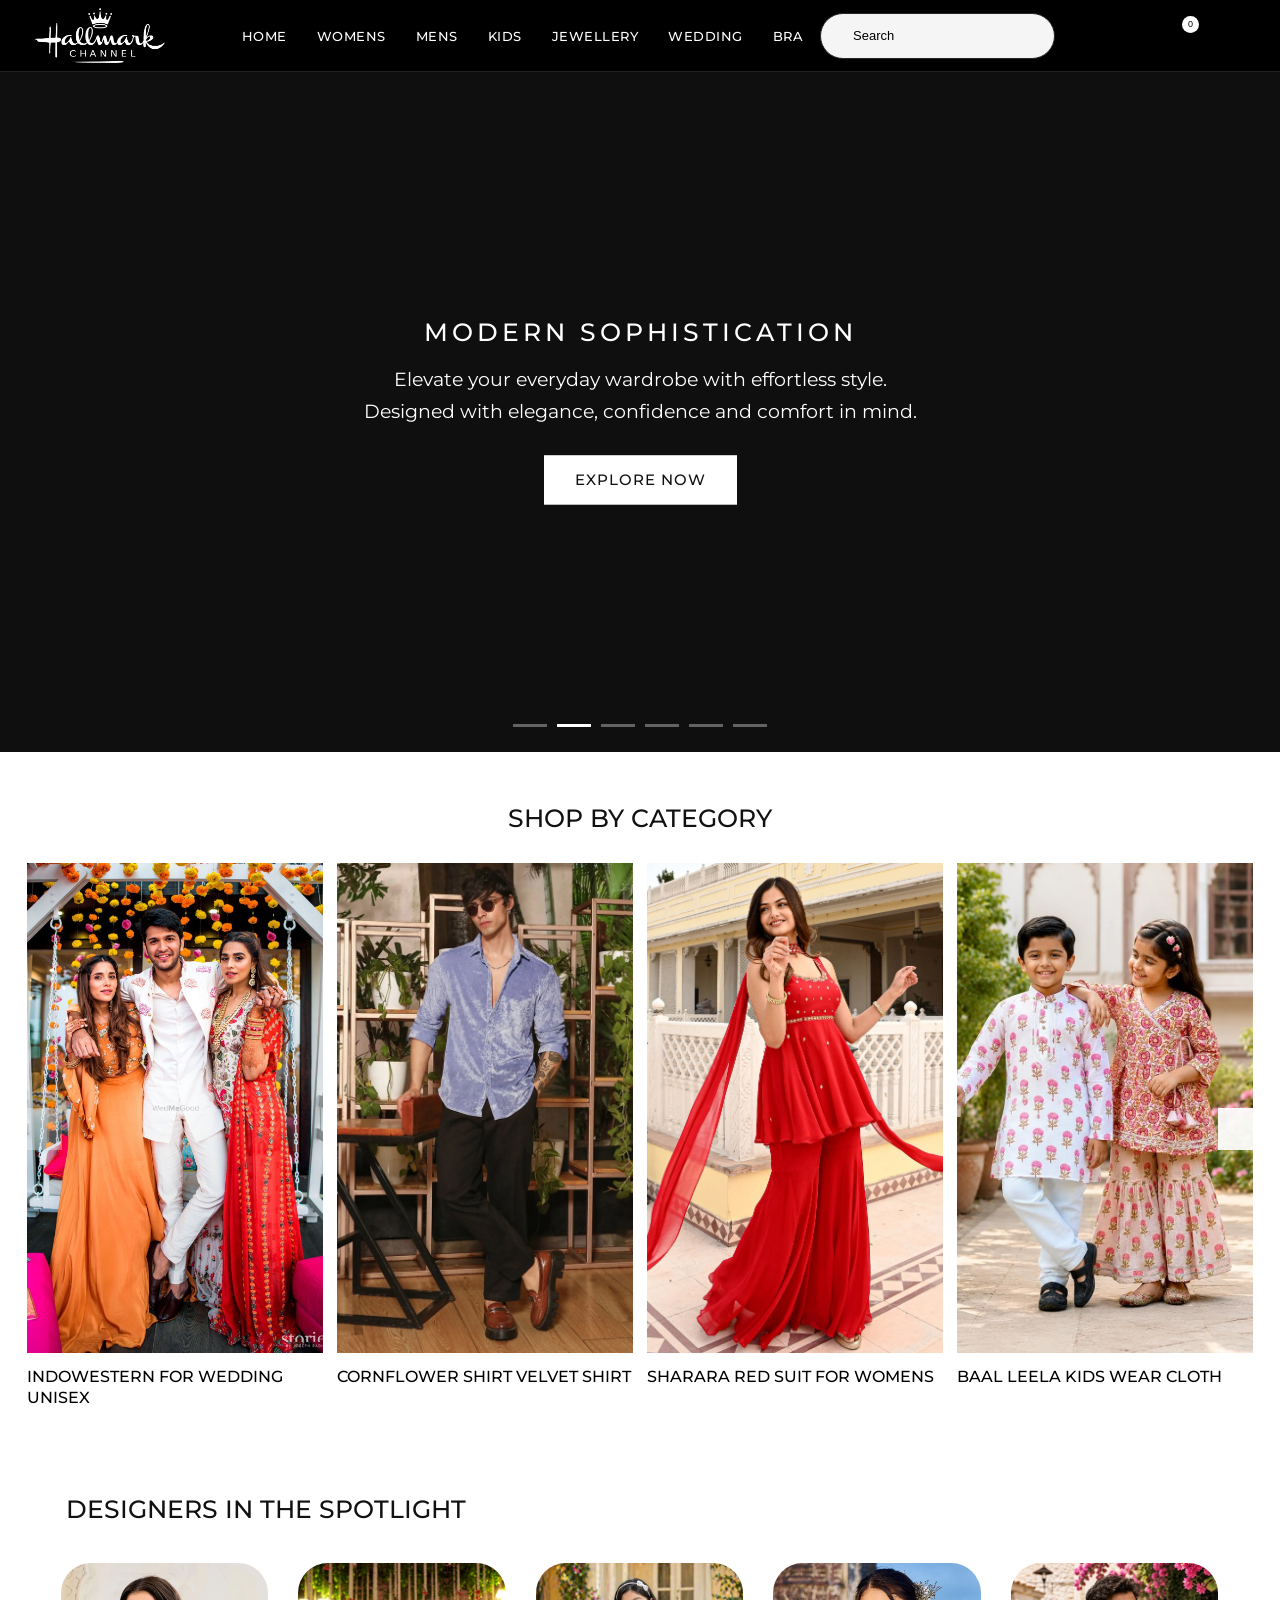
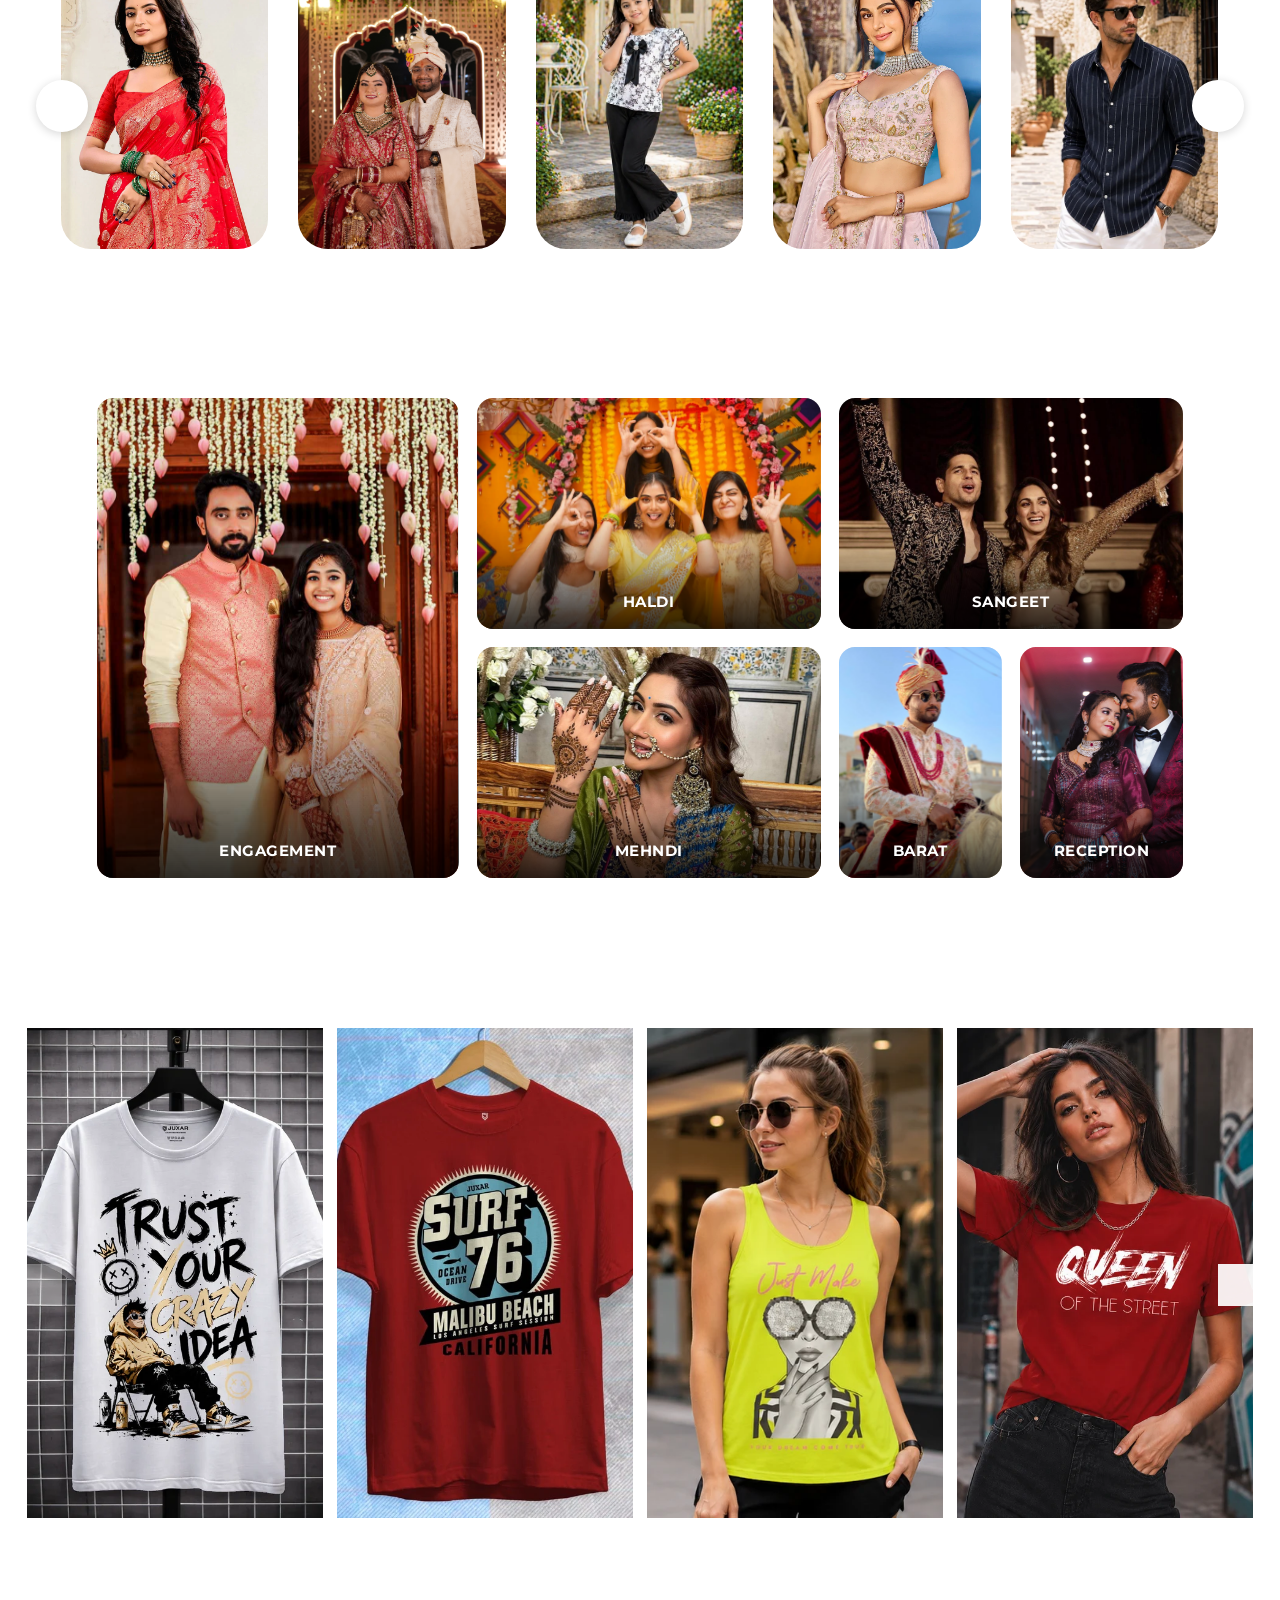
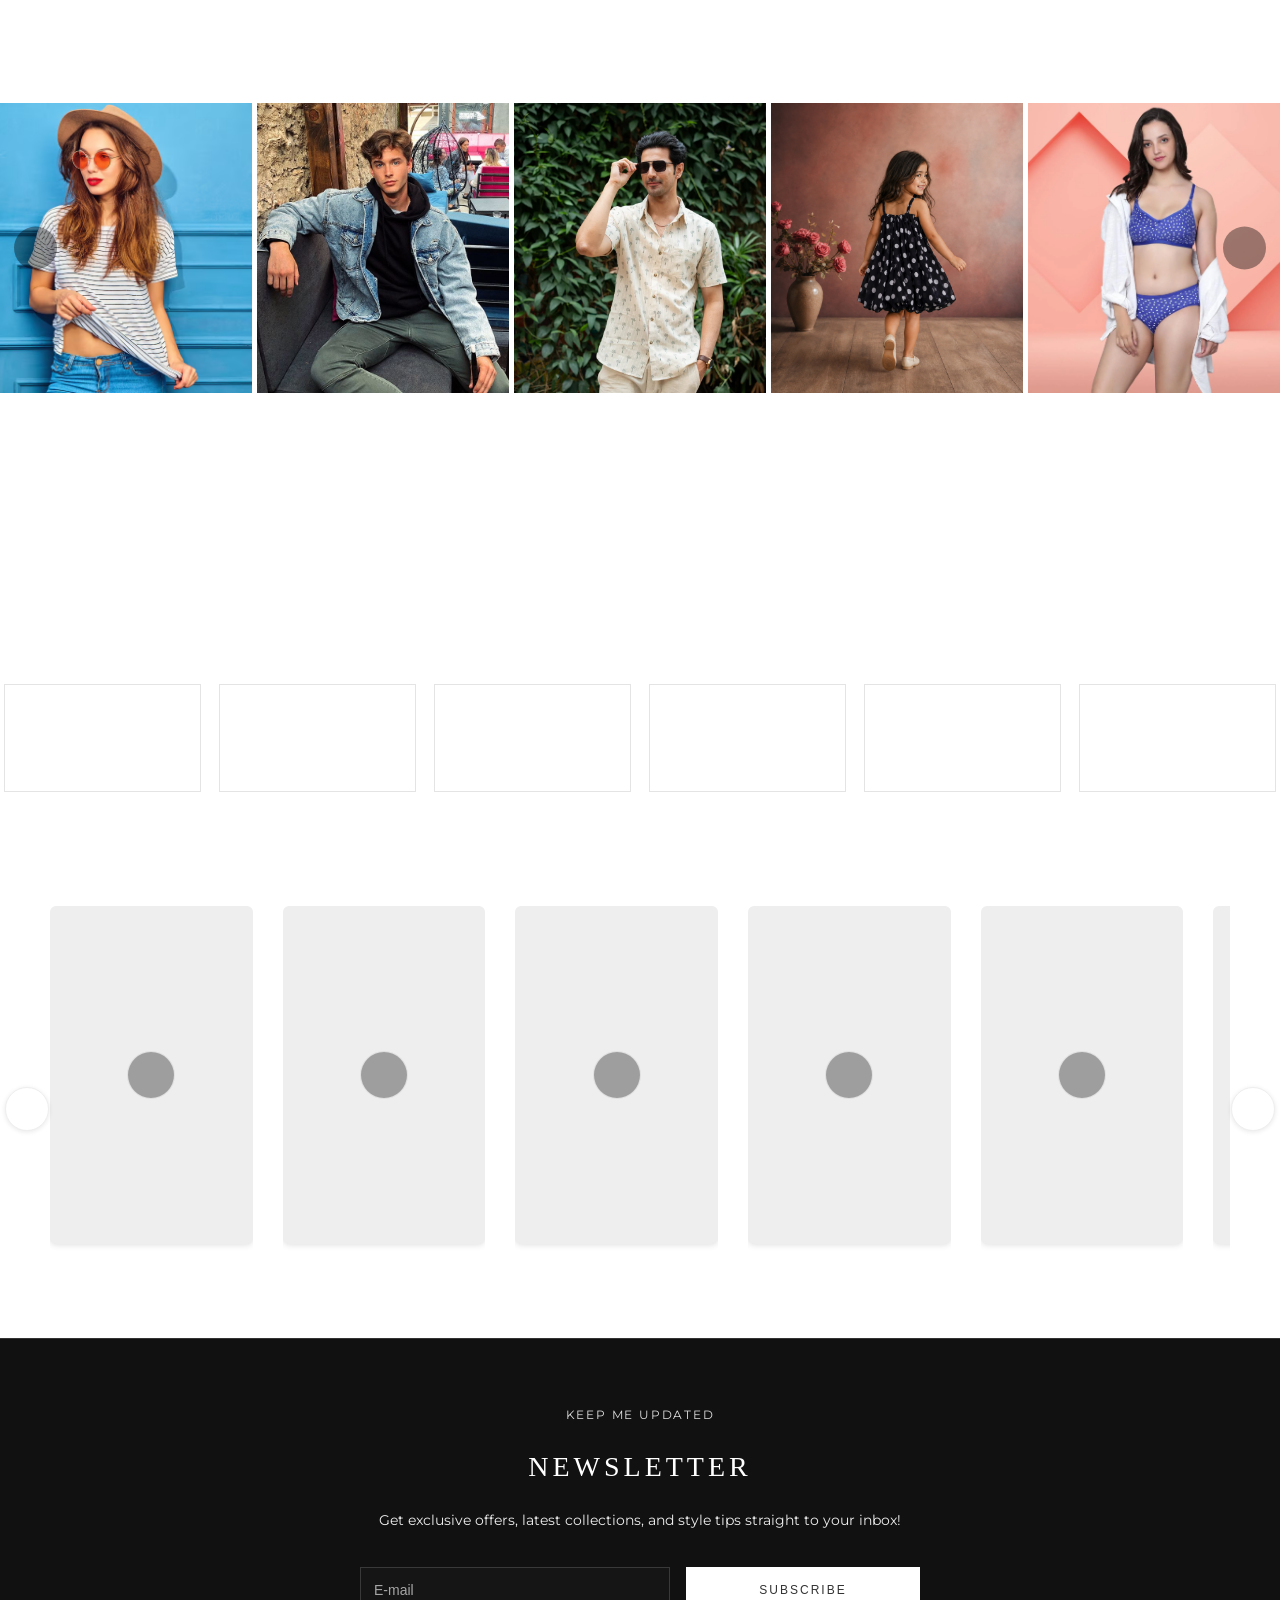
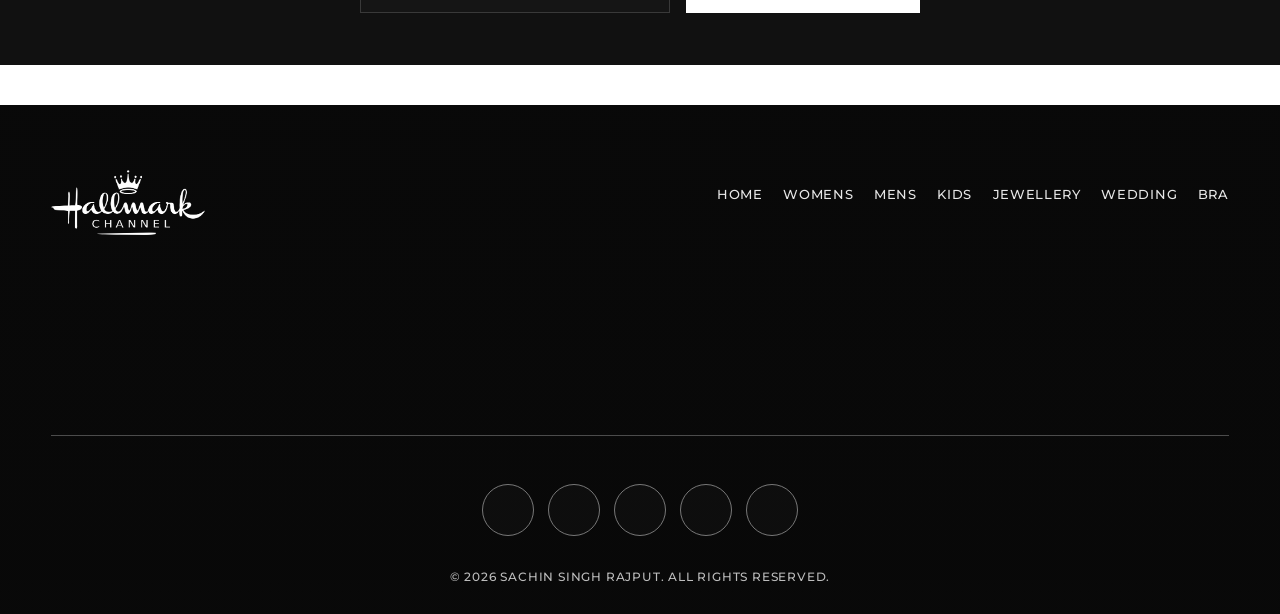
==== commit 4388fef9: "some page added new" ====
--- a/index.html
+++ b/index.html
@@ -18,192 +18,235 @@
 <body>
 
 
-    <!-- NAVBAR START -->
-
-
-
-    <!-- ==================================================
+
+    
+<!-- ==================================================
      NAVBAR
 ================================================== -->
 
-    <header class="main-navbar">
-
-        <div class="navbar-container">
-
-
-            <!-- ==================================================
+<header class="main-navbar">
+
+    <div class="navbar-container">
+
+
+        <!-- ==================================================
              LOGO
         ================================================== -->
 
-            <a href="#" class="brand-logo">
-
-                <img src="image-folder/chanel-logo.png" alt="WatchStore Logo">
-
-            </a>
-
-
-
-            <!-- ==================================================
+        <a href="#" class="brand-logo">
+
+            <img
+                src="image-folder/chanel-logo.png"
+                alt="WatchStore Logo"
+            >
+
+        </a>
+
+
+
+        <!-- ==================================================
              DESKTOP MENU
              EXACT CENTER
         ================================================== -->
 
-            <nav class="desktop-menu desktop-menu-center">
-
-                <a href="index.html">HOME</a>
-
-                <a href="womens.html">WOMENS</a>
-
-                <a href="mens.html">MENS</a>
-
-                <a href="kids.html">KIDS</a>
-
-                <a href="jewellery.html">JEWELLERY</a>
-
-                <a href="wedding.html">WEDDING</a>
-
-                <a href="bra.html">BRA</a>
-            </nav>
-
-
-
-            <!-- ==================================================
+        <nav class="desktop-menu desktop-menu-center">
+
+            <a href="index.html">HOME</a>
+
+            <a href="womens.html">WOMENS</a>
+
+             <a href="mens.html">MENS</a>
+
+            <a href="kids.html">KIDS</a>
+
+            <a href="jewellery.html">JEWELLERY</a>
+
+            <a href="wedding.html">WEDDING</a>
+
+             <a href="bra.html">BRA</a>
+
+        </nav>
+
+
+
+        <!-- ==================================================
              DESKTOP ACTIONS
         ================================================== -->
 
-            <div class="desktop-actions">
-
-
-                <!-- ==================================================
+        <div class="desktop-actions">
+
+
+            <!-- ==================================================
                  SEARCH
                  NO POPUP
             ================================================== -->
 
-                <div class="search-box">
-
-                    <i id="search-icon" class="fa-solid fa-magnifying-glass"></i>
-
-                    <input type="text" id="searchInput" placeholder="Search" autocomplete="off">
-
-                </div>
-
-
-
-                <!-- ==================================================
+            <div class="search-box">
+
+                <i id="search-icon" class="fa-solid fa-magnifying-glass"></i>
+
+                <input
+                    type="text"
+                    id="searchInput"
+                    placeholder="Search"
+                    autocomplete="off"
+                >
+
+            </div>
+
+
+
+            <!-- ==================================================
                  INFORMATION POPUP
             ================================================== -->
 
-                <button class="nav-icon" type="button" data-popup="infoPopup" aria-label="Information">
-
-                    <i class="fa-regular fa-circle-question"></i>
-
-                </button>
-
-
-
-                <!-- ==================================================
+            <button
+                class="nav-icon"
+                type="button"
+                data-popup="infoPopup"
+                aria-label="Information"
+            >
+
+                <i class="fa-regular fa-circle-question"></i>
+
+            </button>
+
+
+
+            <!-- ==================================================
                  WISHLIST POPUP
             ================================================== -->
 
-                <button class="nav-icon" type="button" data-popup="wishlistPopup" aria-label="Wishlist">
-
-                    <i class="fa-regular fa-heart"></i>
-
-                </button>
-
-
-
-                <!-- ==================================================
+            <button
+                class="nav-icon"
+                type="button"
+                data-popup="wishlistPopup"
+                aria-label="Wishlist"
+            >
+
+                <i class="fa-regular fa-heart"></i>
+
+            </button>
+
+
+
+            <!-- ==================================================
                  CART POPUP
             ================================================== -->
 
-                <button class="nav-icon cart-icon" type="button" data-popup="cartPopup" aria-label="Cart">
-
-                    <i class="fa-solid fa-bag-shopping"></i>
-
-                    <span class="cart-count">0</span>
-
-                </button>
-
-
-
-                <!-- ==================================================
+            <button
+                class="nav-icon cart-icon"
+                type="button"
+                data-popup="cartPopup"
+                aria-label="Cart"
+            >
+
+                <i class="fa-solid fa-bag-shopping"></i>
+
+                <span class="cart-count">0</span>
+
+            </button>
+
+
+
+            <!-- ==================================================
                  PROFILE POPUP
             ================================================== -->
 
-                <button class="nav-icon" type="button" data-popup="profilePopup" aria-label="Profile">
-
-                    <i class="fa-regular fa-user"></i>
-
-                </button>
-
-
-            </div>
-
-
-
-            <!-- ==================================================
+            <button
+                class="nav-icon"
+                type="button"
+                data-popup="profilePopup"
+                aria-label="Profile"
+            >
+
+                <i class="fa-regular fa-user"></i>
+
+            </button>
+
+
+        </div>
+
+
+
+        <!-- ==================================================
              HAMBURGER
              ONLY 320px - 768px
         ================================================== -->
 
-            <button class="hamburger" id="openMenu" type="button" aria-label="Open Menu">
-
-                <i class="fa-solid fa-bars"></i>
-
-            </button>
-
-
-        </div>
-
-    </header>
-
-
-
-    <!-- ==================================================
+        <button
+            class="hamburger"
+            id="openMenu"
+            type="button"
+            aria-label="Open Menu"
+        >
+
+            <i class="fa-solid fa-bars"></i>
+
+        </button>
+
+
+    </div>
+
+</header>
+
+
+
+<!-- ==================================================
      MOBILE / TABLET MENU
      ONLY 320px - 768px
 ================================================== -->
 
-    <aside class="mobile-menu" id="mobileMenu">
-
-
-        <!-- ==================================================
+<aside
+    class="mobile-menu"
+    id="mobileMenu"
+>
+
+
+    <!-- ==================================================
          MOBILE HEADER
     ================================================== -->
 
-        <div class="mobile-menu-header">
-
-
-            <a href="#" class="mobile-logo">
-
-                <img src="image-folder/chanel-logo.png" alt="WatchStore Logo">
-
-            </a>
-
-
-            <button class="mobile-close" id="closeMenu" type="button" aria-label="Close Menu">
-
-                <i class="fa-solid fa-xmark"></i>
-
-            </button>
-
-
-        </div>
-
-
-
-        <!-- ==================================================
+    <div class="mobile-menu-header">
+
+
+        <a href="#" class="mobile-logo">
+
+            <img
+                src="image-folder/chanel-logo.png"
+                alt="WatchStore Logo"
+            >
+
+        </a>
+
+
+        <button
+            class="mobile-close"
+            id="closeMenu"
+            type="button"
+            aria-label="Close Menu"
+        >
+
+            <i class="fa-solid fa-xmark"></i>
+
+        </button>
+
+
+    </div>
+
+
+
+    <!-- ==================================================
          MOBILE NAV
     ================================================== -->
 
-        <nav class="mobile-nav">
-
-            <a href="index.html">HOME</a>
+    <nav class="mobile-nav">
+
+           <a href="index.html">HOME</a>
 
             <a href="womens.html">WOMENS</a>
 
-            <a href="mens">MENS</a>
+             <a href="mens">MENS</a>
 
             <a href="kids">KIDS</a>
 
@@ -211,358 +254,433 @@
 
             <a href="wedding">WEDDING</a>
 
-            <a href="bra.html">BRA</a>
-
-
-        </nav>
-
-
-
-        <!-- ==================================================
+             <a href="bra.html">BRA</a>
+        
+
+    </nav>
+
+
+
+    <!-- ==================================================
          MOBILE ACTIONS
     ================================================== -->
 
-        <div class="mobile-actions">
-
-
-            <!-- ==================================================
+    <div class="mobile-actions">
+
+
+        <!-- ==================================================
              MOBILE SEARCH
              NO POPUP
         ================================================== -->
 
-            <div class="mobile-search-box">
-
-                <i id="search-icon" class="fa-solid fa-magnifying-glass"></i>
-
-                <input type="text" placeholder="Search" autocomplete="off">
-
-            </div>
-
-
-
-            <!-- ==================================================
+        <div class="mobile-search-box">
+
+            <i id="search-icon" class="fa-solid fa-magnifying-glass"></i>
+
+            <input
+                type="text"
+                placeholder="Search"
+                autocomplete="off"
+            >
+
+        </div>
+
+
+
+        <!-- ==================================================
              INFORMATION
         ================================================== -->
 
-            <button class="mobile-action" type="button" data-popup="infoPopup">
-
-                <span class="mobile-action-icon">
-
-                    <i class="fa-regular fa-circle-question"></i>
-
-                </span>
-
-                <span>Information</span>
-
-            </button>
-
-
-
-            <!-- ==================================================
+        <button
+            class="mobile-action"
+            type="button"
+            data-popup="infoPopup"
+        >
+
+            <span class="mobile-action-icon">
+
+                <i class="fa-regular fa-circle-question"></i>
+
+            </span>
+
+            <span>Information</span>
+
+        </button>
+
+
+
+        <!-- ==================================================
              WISHLIST
         ================================================== -->
 
-            <button class="mobile-action" type="button" data-popup="wishlistPopup">
-
-                <span class="mobile-action-icon">
-
-                    <i class="fa-regular fa-heart"></i>
-
-                </span>
-
-                <span>Wishlist</span>
-
-            </button>
-
-
-
-            <!-- ==================================================
+        <button
+            class="mobile-action"
+            type="button"
+            data-popup="wishlistPopup"
+        >
+
+            <span class="mobile-action-icon">
+
+                <i class="fa-regular fa-heart"></i>
+
+            </span>
+
+            <span>Wishlist</span>
+
+        </button>
+
+
+
+        <!-- ==================================================
              CART
         ================================================== -->
 
-            <button class="mobile-action" type="button" data-popup="cartPopup">
-
-                <span class="mobile-action-icon mobile-cart-icon">
-
-                    <i class="fa-solid fa-bag-shopping"></i>
-
-                    <span class="mobile-cart-count">0</span>
-
-                </span>
-
-                <span>Cart</span>
-
-            </button>
-
-
-
-            <!-- ==================================================
+        <button
+            class="mobile-action"
+            type="button"
+            data-popup="cartPopup"
+        >
+
+            <span class="mobile-action-icon mobile-cart-icon">
+
+                <i class="fa-solid fa-bag-shopping"></i>
+
+                <span class="mobile-cart-count">0</span>
+
+            </span>
+
+            <span>Cart</span>
+
+        </button>
+
+
+
+        <!-- ==================================================
              PROFILE
         ================================================== -->
 
-            <button class="mobile-action" type="button" data-popup="profilePopup">
-
-                <span class="mobile-action-icon">
-
-                    <i class="fa-regular fa-user"></i>
-
-                </span>
-
-                <span>Profile</span>
-
-            </button>
-
-
-        </div>
-
-    </aside>
-
-
-
-    <!-- ==================================================
+        <button
+            class="mobile-action"
+            type="button"
+            data-popup="profilePopup"
+        >
+
+            <span class="mobile-action-icon">
+
+                <i class="fa-regular fa-user"></i>
+
+            </span>
+
+            <span>Profile</span>
+
+        </button>
+
+
+    </div>
+
+</aside>
+
+
+
+<!-- ==================================================
      POPUP OVERLAY
 ================================================== -->
 
-    <div class="popup-overlay" id="popupOverlay"></div>
-
-
-
-    <!-- ==================================================
+<div
+    class="popup-overlay"
+    id="popupOverlay"
+></div>
+
+
+
+<!-- ==================================================
      INFORMATION POPUP
 ================================================== -->
 
-    <div class="popup-box" id="infoPopup">
-
-
-        <button class="popup-close" type="button" aria-label="Close">
-
-            <i class="fa-solid fa-xmark"></i>
-
-        </button>
-
-
-
-        <div class="popup-icon">
-
-            <i class="fa-regular fa-circle-question"></i>
+<div
+    class="popup-box"
+    id="infoPopup"
+>
+
+
+    <button
+        class="popup-close"
+        type="button"
+        aria-label="Close"
+    >
+
+        <i class="fa-solid fa-xmark"></i>
+
+    </button>
+
+
+
+    <div class="popup-icon">
+
+        <i class="fa-regular fa-circle-question"></i>
+
+    </div>
+
+
+
+    <h2>Information</h2>
+
+
+
+    <p>
+        Discover premium watches, elegant designs and
+        timeless collections made for every occasion.
+    </p>
+
+
+
+    <div class="popup-content-list">
+
+
+        <div>
+
+            <i class="fa-solid fa-truck"></i>
+
+            <span>Fast Delivery</span>
 
         </div>
 
 
-
-        <h2>Information</h2>
-
-
-
-        <p>
-            Discover premium watches, elegant designs and
-            timeless collections made for every occasion.
-        </p>
-
-
-
-        <div class="popup-content-list">
-
-
-            <div>
-
-                <i class="fa-solid fa-truck"></i>
-
-                <span>Fast Delivery</span>
-
-            </div>
-
-
-            <div>
-
-                <i class="fa-solid fa-shield-halved"></i>
-
-                <span>Secure Payment</span>
-
-            </div>
-
-
-            <div>
-
-                <i class="fa-solid fa-rotate-left"></i>
-
-                <span>Easy Returns</span>
-
-            </div>
-
+        <div>
+
+            <i class="fa-solid fa-shield-halved"></i>
+
+            <span>Secure Payment</span>
 
         </div>
 
+
+        <div>
+
+            <i class="fa-solid fa-rotate-left"></i>
+
+            <span>Easy Returns</span>
+
+        </div>
+
+
     </div>
 
-
-
-    <!-- ==================================================
+</div>
+
+
+
+<!-- ==================================================
      WISHLIST POPUP
 ================================================== -->
 
-    <div class="popup-box" id="wishlistPopup">
-
-
-        <button class="popup-close" type="button" aria-label="Close">
-
-            <i class="fa-solid fa-xmark"></i>
-
-        </button>
-
-
-
-        <div class="popup-icon">
-
-            <i class="fa-regular fa-heart"></i>
-
-        </div>
-
-
-
-        <h2>Your Wishlist</h2>
-
-
-
-        <p>
-            Your wishlist is currently empty.
-            Add your favourite watches here.
-        </p>
-
-
-
-        <button class="popup-main-btn" type="button">
-
-            Explore Watches
-
-        </button>
-
+<div
+    class="popup-box"
+    id="wishlistPopup"
+>
+
+
+    <button
+        class="popup-close"
+        type="button"
+        aria-label="Close"
+    >
+
+        <i class="fa-solid fa-xmark"></i>
+
+    </button>
+
+
+
+    <div class="popup-icon">
+
+        <i class="fa-regular fa-heart"></i>
 
     </div>
 
 
 
-    <!-- ==================================================
+    <h2>Your Wishlist</h2>
+
+
+
+    <p>
+        Your wishlist is currently empty.
+        Add your favourite watches here.
+    </p>
+
+
+
+    <button
+        class="popup-main-btn"
+        type="button"
+    >
+
+        Explore Watches
+
+    </button>
+
+
+</div>
+
+
+
+<!-- ==================================================
      CART POPUP
 ================================================== -->
 
-    <div class="popup-box" id="cartPopup">
-
-
-        <button class="popup-close" type="button" aria-label="Close">
-
-            <i class="fa-solid fa-xmark"></i>
-
-        </button>
-
-
-
-        <div class="popup-icon">
-
-            <i class="fa-solid fa-bag-shopping"></i>
-
-        </div>
-
-
-
-        <h2>Your Cart</h2>
-
-
-
-        <p>
-            Your shopping bag is currently empty.
-        </p>
-
-
-
-        <div class="empty-cart">
-
-            <span class="cart-number">0</span>
-
-            <span>Items in your cart</span>
-
-        </div>
-
-
-
-        <button class="popup-main-btn" type="button">
-
-            Continue Shopping
-
-        </button>
-
+<div
+    class="popup-box"
+    id="cartPopup"
+>
+
+
+    <button
+        class="popup-close"
+        type="button"
+        aria-label="Close"
+    >
+
+        <i class="fa-solid fa-xmark"></i>
+
+    </button>
+
+
+
+    <div class="popup-icon">
+
+        <i class="fa-solid fa-bag-shopping"></i>
 
     </div>
 
 
 
-    <!-- ==================================================
+    <h2>Your Cart</h2>
+
+
+
+    <p>
+        Your shopping bag is currently empty.
+    </p>
+
+
+
+    <div class="empty-cart">
+
+        <span class="cart-number">0</span>
+
+        <span>Items in your cart</span>
+
+    </div>
+
+
+
+    <button
+        class="popup-main-btn"
+        type="button"
+    >
+
+        Continue Shopping
+
+    </button>
+
+
+</div>
+
+
+
+<!-- ==================================================
      PROFILE POPUP
 ================================================== -->
 
-    <div class="popup-box" id="profilePopup">
-
-
-        <button class="popup-close" type="button" aria-label="Close">
-
-            <i class="fa-solid fa-xmark"></i>
+<div
+    class="popup-box"
+    id="profilePopup"
+>
+
+
+    <button
+        class="popup-close"
+        type="button"
+        aria-label="Close"
+    >
+
+        <i class="fa-solid fa-xmark"></i>
+
+    </button>
+
+
+
+    <div class="popup-icon">
+
+        <i class="fa-regular fa-user"></i>
+
+    </div>
+
+
+
+    <h2>My Account</h2>
+
+
+
+    <p>
+        Login to manage your account, orders and
+        favourite watches.
+    </p>
+
+
+
+    <div class="profile-buttons">
+
+
+        <button
+            class="popup-main-btn"
+            type="button"
+        >
+
+            Login
 
         </button>
 
 
 
-        <div class="popup-icon">
-
-            <i class="fa-regular fa-user"></i>
-
-        </div>
-
-
-
-        <h2>My Account</h2>
-
-
-
-        <p>
-            Login to manage your account, orders and
-            favourite watches.
-        </p>
-
-
-
-        <div class="profile-buttons">
-
-
-            <button class="popup-main-btn" type="button">
-
-                Login
-
-            </button>
-
-
-
-            <button class="popup-secondary-btn" type="button">
-
-                Create Account
-
-            </button>
-
-
-
-            <button class="popup-secondary-btn" type="button">
-
-                My Orders
-
-            </button>
-
-
-        </div>
+        <button
+            class="popup-secondary-btn"
+            type="button"
+        >
+
+            Create Account
+
+        </button>
+
+
+
+        <button
+            class="popup-secondary-btn"
+            type="button"
+        >
+
+            My Orders
+
+        </button>
+
 
     </div>
 
+</div>
+
 
     <!-- NAVBAR END -->
 
+
+
+
+
+
+
+
+
+    
 
 
     <!-- ==================================================
@@ -2202,7 +2320,41 @@
 </section>
 
    <!-- VIDEO END -->
-    
+
+
+    <!-- NEWSLETTER PART START -->
+
+     <section class="cloth-newsletter">
+    <div class="cloth-newsletter-overlay"></div>
+
+    <div class="cloth-newsletter-content">
+        <p class="cloth-newsletter-subtitle">KEEP ME UPDATED</p>
+
+        <h2 class="cloth-newsletter-title">NEWSLETTER</h2>
+
+        <p class="cloth-newsletter-description">
+            Get exclusive offers, latest collections, and style tips straight to your inbox!
+        </p>
+
+        <form class="cloth-newsletter-form" id="clothNewsletterForm">
+            <input
+                type="email"
+                class="cloth-newsletter-email"
+                placeholder="E-mail"
+                aria-label="E-mail address"
+                required
+            >
+
+            <button type="submit" class="cloth-newsletter-button">
+                SUBSCRIBE
+            </button>
+        </form>
+
+        <p class="cloth-newsletter-message" id="clothNewsletterMessage"></p>
+    </div>
+</section>
+
+<!-- NEWSLETTER PART END -->
 
 
 <!-- FOOTER START -->
--- a/index.css
+++ b/index.css
@@ -37,6 +37,7 @@
 
 p{
     font-family: 'Montserrat', sans-serif;
+    /* font-weight: 300; */
 }
 a{
      /* Font Family Setup */
@@ -2453,6 +2454,7 @@
 }
 
 
+
 /* ==================================================
    HEADING
 ================================================== */
@@ -2710,7 +2712,12 @@
     }
 
 }
-
+/* TABLET: HIDE ONE CATEGORY IMAGE */
+@media (min-width: 768px) and (max-width: 1024px) {
+    .match-category-grid .match-category-card:last-child {
+        display: none !important;
+    }
+}
 
 /* ==================================================
    PHONE
@@ -3293,7 +3300,8 @@
 
 .designer-card h3 {
     position: absolute;
-
+font-family: 'Montserrat', sans-serif;
+    font-weight: 500;
     left: 15px;
     right: 15px;
     bottom: 25px;
@@ -5059,6 +5067,324 @@
 
 
 
+/* NEWSLETTER PART START */
+
+
+.cloth-newsletter {
+    position: relative;
+    isolation: isolate;
+    width: 100%;
+    min-height: 327px;
+    padding: 66px 24px 48px;
+    display: flex;
+    align-items: center;
+    justify-content: center;
+    overflow: hidden;
+    background-color: #1c1c1c;
+    /* background-image: url("images/cloth-background.jpg"); */
+    background-position: center;
+    background-size: cover;
+    background-repeat: no-repeat;
+    border-top: 1px solid rgba(255, 255, 255, 0.10);
+    box-sizing: border-box;
+}
+
+.cloth-newsletter *,
+.cloth-newsletter *::before,
+.cloth-newsletter *::after {
+    box-sizing: border-box;
+}
+
+
+.cloth-newsletter-overlay {
+    position: absolute;
+    inset: 0;
+    z-index: -1;
+    background: rgba(15, 15, 15, 0.82);
+}
+
+.cloth-newsletter-content {
+    position: relative;
+    width: 100%;
+    max-width: 760px;
+    margin: 0 auto;
+    text-align: center;
+}
+
+.cloth-newsletter-subtitle {
+    margin: 0 0 25px;
+    color: #e1e1e1;
+    font-size: 12px;
+    line-height: 1.4;
+    letter-spacing: 1.8px;
+    text-transform: uppercase;
+}
+
+.cloth-newsletter-title {
+    margin: 0 0 24px;
+    color: #ffffff;
+    font-size: 28px;
+    line-height: 1.3;
+    letter-spacing: 4px;
+    font-weight: 400;
+}
+
+.cloth-newsletter-description {
+    margin: 0 0 34px;
+    color: #eeeeee;
+    font-size: 14px;
+    line-height: 1.7;
+}
+
+.cloth-newsletter-form {
+    display: flex;
+    align-items: stretch;
+    justify-content: center;
+    gap: 16px;
+    width: 100%;
+    max-width: 560px;
+    margin: 0 auto;
+}
+
+.cloth-newsletter-email {
+    flex: 1 1 0;
+    width: 0;
+    min-width: 0;
+    height: 46px;
+    padding: 0 13px;
+    border: 1px solid #393939;
+    border-radius: 0;
+    outline: none;
+    background: rgba(25, 25, 25, 0.55);
+    color: #ffffff;
+    font-size: 14px;
+    transition:
+        border-color 0.25s ease,
+        background-color 0.25s ease,
+        box-shadow 0.25s ease;
+}
+
+.cloth-newsletter-email::placeholder {
+    color: #a6a6a6;
+    opacity: 1;
+}
+
+/* White border on click and keyboard focus */
+.cloth-newsletter-email:focus,
+.cloth-newsletter-email:focus-visible {
+    border-color: #ffffff;
+    outline: 1px solid #ffffff;
+    outline-offset: -1px;
+    box-shadow: 0 0 0 1px rgba(255, 255, 255, 0.12);
+    background: rgba(20, 20, 20, 0.8);
+}
+
+.cloth-newsletter-button {
+    flex: 0 0 234px;
+    height: 46px;
+    padding: 0 20px;
+    border: 1px solid #ffffff;
+    border-radius: 0;
+    background: #ffffff;
+    color: #333333;
+    font-size: 12px;
+    letter-spacing: 2px;
+    cursor: pointer;
+    transition:
+        background-color 0.3s ease,
+        color 0.3s ease,
+        border-color 0.3s ease;
+}
+
+.cloth-newsletter-button:hover {
+    background: transparent;
+    color: #ffffff;
+    border-color: #ffffff;
+}
+
+.cloth-newsletter-message {
+    min-height: 0;
+    margin: 0;
+    color: #ffffff;
+    font-size: 12px;
+}
+
+.cloth-newsletter-message:not(:empty) {
+    margin-top: 15px;
+}
+
+/* =================================
+   LARGE DESKTOP: 1600px - 2560px
+================================= */
+
+@media (min-width: 1600px) {
+    .cloth-newsletter {
+        min-height: 350px;
+        padding: 72px 40px 52px;
+    }
+
+    .cloth-newsletter-content {
+        max-width: 850px;
+    }
+
+    .cloth-newsletter-form {
+        max-width: 600px;
+        gap: 16px;
+    }
+
+    .cloth-newsletter-button {
+        flex-basis: 234px;
+    }
+}
+
+/* =================================
+   LAPTOP: 1025px - 1599px
+================================= */
+
+@media (min-width: 1025px) and (max-width: 1599px) {
+    .cloth-newsletter {
+        min-height: 327px;
+        padding: 60px 30px 45px;
+    }
+}
+
+/* =================================
+   TABLET: 768px - 1024px
+================================= */
+
+@media (min-width: 768px) and (max-width: 1024px) {
+    .cloth-newsletter {
+        min-height: 310px;
+        padding: 54px 30px 42px;
+        background-position: center;
+    }
+
+    .cloth-newsletter-content {
+        max-width: 680px;
+    }
+
+    .cloth-newsletter-subtitle {
+        margin-bottom: 20px;
+    }
+
+    .cloth-newsletter-title {
+        font-size: 26px;
+        margin-bottom: 20px;
+    }
+
+    .cloth-newsletter-description {
+        margin-bottom: 28px;
+        font-size: 13px;
+    }
+
+    .cloth-newsletter-form {
+        max-width: 550px;
+        gap: 12px;
+    }
+
+    .cloth-newsletter-button {
+        flex-basis: 210px;
+    }
+}
+
+/* =================================
+   MOBILE: 320px - 767px
+================================= */
+
+@media (max-width: 767px) {
+    .cloth-newsletter {
+        min-height: auto;
+        padding: 42px 18px 38px;
+        background-position: center;
+    }
+
+    .cloth-newsletter-content {
+        max-width: 480px;
+    }
+
+    .cloth-newsletter-subtitle {
+        margin-bottom: 18px;
+        font-size: 10px;
+        letter-spacing: 1.6px;
+    }
+
+    .cloth-newsletter-title {
+        margin-bottom: 18px;
+        font-size: 23px;
+        letter-spacing: 3px;
+    }
+
+    .cloth-newsletter-description {
+        max-width: 400px;
+        margin: 0 auto 24px;
+        font-size: 12px;
+        line-height: 1.8;
+    }
+
+    .cloth-newsletter-form {
+        flex-direction: column;
+        gap: 12px;
+        max-width: 380px;
+    }
+
+    .cloth-newsletter-email {
+        flex: none;
+        width: 100%;
+        height: 44px;
+        padding: 0 12px;
+        font-size: 13px;
+    }
+
+    .cloth-newsletter-button {
+        flex: none;
+        width: 100%;
+        height: 44px;
+        font-size: 11px;
+        letter-spacing: 1.8px;
+    }
+}
+
+/* =================================
+   SMALL MOBILE: 320px - 374px
+================================= */
+
+@media (min-width: 320px) and (max-width: 374px) {
+    .cloth-newsletter {
+        padding: 35px 14px 32px;
+    }
+
+    .cloth-newsletter-subtitle {
+        font-size: 9px;
+        margin-bottom: 16px;
+    }
+
+    .cloth-newsletter-title {
+        font-size: 21px;
+        letter-spacing: 2.5px;
+        margin-bottom: 16px;
+    }
+
+    .cloth-newsletter-description {
+        font-size: 11px;
+        line-height: 1.7;
+        margin-bottom: 20px;
+    }
+
+    .cloth-newsletter-form {
+        gap: 10px;
+    }
+
+    .cloth-newsletter-email,
+    .cloth-newsletter-button {
+        height: 42px;
+    }
+}
+
+/* NEWSLETTER PART END */
+
+
+
+
 /* FOOTER START */
 
 
@@ -5079,7 +5405,7 @@
             rgba(8, 8, 8, 0.90),
             rgba(8, 8, 8, 0.94)
         ),
-        url("https://www.wiprolighting.com/storage/9050/4-Things-to-consider-when-deciding-on-clothing-store-lighting-4.webp");
+        url("https://t4.ftcdn.net/jpg/06/06/08/59/360_F_606085957_m7lE4bgggPgS8q3IzKcT6bTTIlx5Dy6U.jpg");
 
     background-size: cover;
     background-position: center;
@@ -5100,7 +5426,7 @@
     max-width: 1700px;
     margin: 0 auto;
 
-    padding-bottom: 55px;
+    padding-bottom: 200px;
 }
 
 /* BRAND */
@@ -6024,7 +6350,7 @@
     margin-right: 5px;
      font-family: 'Montserrat', sans-serif;
     font-weight: 500;
-     font-size: 14px;
+    font-size: 14px;
     
 }
 
@@ -6752,6 +7078,575 @@
 /* Extraordinary Gifts for Every Occasion end */
 
 
+/* =====================================
+   JEWELLERY HELP SECTION
+===================================== */
+
+.jewel-help-section {
+    width: 100%;
+    padding: 34px 32px;
+    background: #ffffff;
+    overflow: hidden;
+    box-sizing: border-box;
+}
+
+.jewel-help-section *,
+.jewel-help-section *::before,
+.jewel-help-section *::after {
+    box-sizing: border-box;
+}
+
+.jewel-help-container {
+    width: 100%;
+    max-width: 1900px;
+    margin: 0 auto;
+    display: grid;
+    grid-template-columns: 58% 42%;
+    align-items: center;
+    gap: 0;
+}
+
+/* =====================================
+   LEFT IMAGE COLLAGE
+===================================== */
+
+.jewel-help-gallery {
+    position: relative;
+    width: 100%;
+    min-width: 0;
+    height: clamp(300px, 30vw, 500px);
+}
+
+.jewel-help-image {
+    position: absolute;
+    overflow: hidden;
+    background: #f6e6d9;
+    border-radius: 14px;
+}
+
+.jewel-help-image img {
+    display: block;
+    width: 100%;
+    height: 100%;
+    object-fit: cover;
+    object-position: center;
+    transition: transform 0.65s cubic-bezier(0.22, 1, 0.36, 1);
+}
+
+/* Main image */
+
+.jewel-help-image-main {
+    top: 0;
+    left: 0;
+    width: 51%;
+    height: 100%;
+    z-index: 1;
+}
+
+/* Secondary image */
+
+.jewel-help-image-secondary {
+    top: 8%;
+    left: 48%;
+    width: 43%;
+    height: 78%;
+    z-index: 2;
+    border: 7px solid #ffffff;
+    border-radius: 14px;
+}
+
+/* Smooth image zoom */
+
+.jewel-help-image:hover img {
+    transform: scale(1.055);
+}
+
+/* =====================================
+   RIGHT CONTENT
+===================================== */
+
+.jewel-help-content {
+    width: 100%;
+    min-width: 0;
+    padding: 20px 10px 20px 24px;
+}
+
+.jewel-help-content h2 {
+    margin: 0 0 12px;
+    color: #151515;
+    font-size: clamp(20px, 1.65vw, 30px);
+    line-height: 1.4;
+    font-weight: 400;
+    font-family: 'Montserrat', sans-serif;
+    font-weight: 500;
+}
+
+.jewel-help-content p {
+    margin: 0 0 18px;
+    color: #252b39;
+    font-size: clamp(14px, 1.08vw, 17px);
+    line-height: 1.65;
+    font-family: 'Montserrat', sans-serif;
+    font-weight: 300;
+}
+
+/* =====================================
+   BUTTONS
+===================================== */
+
+.jewel-help-buttons {
+    display: flex;
+    align-items: center;
+    flex-wrap: wrap;
+    gap: 14px;
+}
+
+.jewel-help-btn {
+    position: relative;
+    display: inline-flex;
+    align-items: center;
+    justify-content: center;
+    min-height: 46px;
+    padding: 12px 24px;
+    border: 1px solid #cf2944;
+    border-radius: 3px;
+    font-size: 14px;
+    line-height: 1.4;
+    text-align: center;
+    text-decoration: none;
+    cursor: pointer;
+    overflow: hidden;
+    isolation: isolate;
+    transition:
+        color 0.35s ease,
+        background-color 0.35s ease,
+        border-color 0.35s ease,
+        transform 0.35s ease,
+        box-shadow 0.35s ease;
+}
+
+/* Primary button */
+
+.jewel-help-btn-primary {
+    background: #cf2944;
+    color: #ffffff;
+}
+
+/* Primary button smooth hover */
+
+.jewel-help-btn-primary:hover {
+    background: #a91d35;
+    border-color: #a91d35;
+    color: #ffffff;
+    transform: translateY(-3px);
+    box-shadow: 0 7px 18px rgba(207, 41, 68, 0.2);
+}
+
+/* Outline button */
+
+.jewel-help-btn-outline {
+    background: #ffffff;
+    color: #cf2944;
+}
+
+/* Outline button smooth hover */
+
+.jewel-help-btn-outline:hover {
+    background: #cf2944;
+    color: #ffffff;
+    border-color: #cf2944;
+    transform: translateY(-3px);
+    box-shadow: 0 7px 18px rgba(207, 41, 68, 0.16);
+}
+
+/* Click feedback */
+
+.jewel-help-btn:active {
+    transform: translateY(-1px) scale(0.98);
+}
+
+/* Keyboard accessibility */
+
+.jewel-help-btn:focus-visible {
+    outline: 2px solid #cf2944;
+    outline-offset: 4px;
+}
+
+/* =====================================
+   LARGE DESKTOP: 1600px - 2560px
+===================================== */
+
+@media (min-width: 1600px) {
+    .jewel-help-section {
+        padding: 44px 48px;
+    }
+
+    .jewel-help-container {
+        grid-template-columns: 58% 42%;
+    }
+
+    .jewel-help-gallery {
+        height: clamp(440px, 27vw, 620px);
+    }
+
+    .jewel-help-content {
+        padding-left: 36px;
+        padding-right: 20px;
+    }
+
+    .jewel-help-content h2 {
+        font-size: clamp(27px, 1.5vw, 36px);
+    }
+
+    .jewel-help-content p {
+        font-size: clamp(16px, 0.85vw, 20px);
+    }
+}
+
+/* =====================================
+   LAPTOP: 1025px - 1599px
+===================================== */
+
+@media (min-width: 1025px) and (max-width: 1599px) {
+    .jewel-help-section {
+        padding: 30px 24px;
+    }
+
+    .jewel-help-container {
+        grid-template-columns: 58% 42%;
+    }
+
+    .jewel-help-gallery {
+        height: clamp(300px, 29vw, 450px);
+    }
+
+    .jewel-help-content {
+        padding-left: 22px;
+        padding-right: 0;
+    }
+
+    .jewel-help-content h2 {
+        font-size: clamp(20px, 1.7vw, 27px);
+    }
+
+    .jewel-help-content p {
+        font-size: clamp(14px, 1.1vw, 16px);
+        line-height: 1.6;
+    }
+
+    .jewel-help-btn {
+        padding: 11px 19px;
+    }
+}
+
+/* =====================================
+   TABLET: 768px - 1024px
+===================================== */
+
+@media (min-width: 768px) and (max-width: 1024px) {
+    .jewel-help-section {
+        padding: 32px 24px;
+    }
+
+    .jewel-help-container {
+        grid-template-columns: 1fr;
+        gap: 32px;
+    }
+
+    .jewel-help-gallery {
+        width: 100%;
+        max-width: 720px;
+        height: clamp(320px, 48vw, 460px);
+        margin: 0 auto;
+    }
+
+    .jewel-help-image-main {
+        width: 53%;
+    }
+
+    .jewel-help-image-secondary {
+        left: 49%;
+        width: 43%;
+        height: 80%;
+    }
+
+    .jewel-help-content {
+        max-width: 720px;
+        margin: 0 auto;
+        padding: 0;
+        text-align: center;
+    }
+
+    .jewel-help-content h2 {
+        font-size: clamp(23px, 3vw, 30px);
+    }
+
+    .jewel-help-content p {
+        font-size: 16px;
+    }
+
+    .jewel-help-buttons {
+        justify-content: center;
+    }
+}
+
+/* =====================================
+   MOBILE: 320px - 767px
+===================================== */
+
+@media (max-width: 767px) {
+    .jewel-help-section {
+        padding: 22px 16px 30px;
+    }
+
+    .jewel-help-container {
+        grid-template-columns: 1fr;
+        gap: 25px;
+    }
+
+    .jewel-help-gallery {
+        width: 100%;
+        height: clamp(245px, 76vw, 390px);
+        margin: 0 auto;
+    }
+
+    .jewel-help-image {
+        border-radius: 10px;
+    }
+
+    .jewel-help-image-main {
+        width: 58%;
+        height: 100%;
+    }
+
+    .jewel-help-image-secondary {
+        top: 10%;
+        left: 52%;
+        width: 44%;
+        height: 75%;
+        border: 5px solid #ffffff;
+        border-radius: 10px;
+    }
+
+    .jewel-help-content {
+        padding: 0;
+        text-align: left;
+    }
+
+    .jewel-help-content h2 {
+        margin-bottom: 10px;
+        font-size: clamp(19px, 5.2vw, 25px);
+        line-height: 1.4;
+    }
+
+    .jewel-help-content p {
+        margin-bottom: 18px;
+        font-size: 14px;
+        line-height: 1.7;
+    }
+
+    .jewel-help-buttons {
+        gap: 10px;
+    }
+
+    .jewel-help-btn {
+        min-height: 43px;
+        padding: 11px 15px;
+        font-size: 13px;
+    }
+}
+
+/* =====================================
+   SMALL MOBILE: 320px - 380px
+===================================== */
+
+@media (min-width: 320px) and (max-width: 380px) {
+    .jewel-help-section {
+        padding-right: 12px;
+        padding-left: 12px;
+    }
+
+    .jewel-help-gallery {
+        height: 250px;
+    }
+
+    .jewel-help-content h2 {
+        font-size: 19px;
+    }
+
+    .jewel-help-content p {
+        font-size: 13px;
+    }
+
+    .jewel-help-buttons {
+        gap: 8px;
+    }
+
+    .jewel-help-btn {
+        padding: 10px 11px;
+        font-size: 12px;
+    }
+}
+
+/* =====================================
+   REDUCED MOTION ACCESSIBILITY
+===================================== */
+
+@media (prefers-reduced-motion: reduce) {
+    .jewel-help-image img,
+    .jewel-help-btn {
+        transition: none;
+    }
+}
+.jewel-help-btn {
+    display: inline-flex;
+    align-items: center;
+    justify-content: center;
+
+    min-height: 46px;
+    padding: 12px 24px;
+
+    border: 1px solid #cf2944;
+    border-radius: 3px;
+
+    text-decoration: none;
+    cursor: pointer;
+
+    transition:
+        background-color 0.35s ease,
+        color 0.35s ease,
+        border-color 0.35s ease,
+        box-shadow 0.35s ease;
+
+    transform: none;
+}
+
+/* STORE LOCATOR */
+
+.jewel-help-btn-primary {
+    background-color: #cf2944;
+    color: #ffffff;
+}
+
+.jewel-help-btn-primary:hover {
+    background-color: #a91d35;
+    border-color: #a91d35;
+    color: #ffffff;
+    box-shadow: 0 5px 14px rgba(207, 41, 68, 0.22);
+}
+
+/* REQUEST CALL BACK */
+
+.jewel-help-btn-outline {
+    background-color: #ffffff;
+    color: #cf2944;
+}
+
+.jewel-help-btn-outline:hover {
+    background-color: #cf2944;
+    border-color: #cf2944;
+    color: #ffffff;
+    box-shadow: 0 5px 14px rgba(207, 41, 68, 0.18);
+}
+
+/* CLICK EFFECT */
+
+.jewel-help-btn:active {
+    transform: none;
+}
+/* =====================================
+   FIXED BUTTONS — NO UPWARD MOVEMENT
+===================================== */
+
+.jewel-help-buttons {
+    position: relative;
+    display: flex;
+    align-items: center;
+    flex-wrap: wrap;
+    gap: 14px;
+}
+
+.jewel-help-btn,
+.jewel-help-btn:hover,
+.jewel-help-btn:focus,
+.jewel-help-btn:active {
+    position: relative;
+    top: auto;
+    left: auto;
+    transform: none !important;
+    animation: none !important;
+    transition:
+        background-color 0.35s ease,
+        color 0.35s ease,
+        border-color 0.35s ease,
+        box-shadow 0.35s ease;
+}
+
+.jewel-help-btn-primary {
+    background: #FF4D24;
+    color: #ffffff;
+    border: 1px solid #cf2944;
+     font-family: 'Montserrat', sans-serif;
+}
+
+.jewel-help-btn-primary:hover {
+    background: #FF4D24;
+    color: #ffffff;
+    border-color: #a91d35;
+    box-shadow: 0 4px 12px rgba(207, 41, 68, 0.18);
+}
+
+.jewel-help-btn-outline {
+    background: #ffffff;
+    color: #cf2944;
+    border: 1px solid #cf2944;
+     font-family: 'Montserrat', sans-serif;
+}
+
+.jewel-help-btn-outline:hover {
+    background: #FF4D24;
+    color: #ffffff;
+    border-color: #cf2944;
+    box-shadow: 0 4px 12px#a92507;
+}
+
+
+/* =====================================
+   IMAGE SMOOTH ZOOM FIX
+===================================== */
+
+.jewel-help-image {
+    position: absolute;
+    overflow: hidden;
+    isolation: isolate;
+}
+
+.jewel-help-image img {
+    display: block;
+    width: 100%;
+    height: 100%;
+    object-fit: cover;
+
+    transform: scale(1);
+    transition: transform 0.8s cubic-bezier(0.22, 1, 0.36, 1);
+    will-change: transform;
+}
+
+.jewel-help-image:hover img {
+    transform: scale(1.10);
+}
+
+/* Secondary image */
+.jewel-help-image-secondary {
+    z-index: 2;
+}
+
+/* Main image */
+.jewel-help-image-main {
+    z-index: 1;
+}
+
+
 
 /* =========================================
    FIND YOUR PERFECT MATCH
@@ -6796,11 +7691,16 @@
 
 .match-category-heading p {
     margin: 5px 0 0;
-    color: #6b5749;
+    color: black;
     font-size:25px;
-    line-height: 1.35;
+    /* line-height: 1.3; */
     font-family: 'Montserrat', sans-serif;
     font-weight: 500;
+      font-family: 'Montserrat', sans-serif;
+    font-weight: 500;
+
+    
+  
 }
 
 /* =========================================
@@ -7646,7 +8546,7 @@
 
 @media (min-width: 320px) and (max-width: 767px) {
     .luxury-banner-picture {
-        height: 180px;
+        height: 550px;
     }
 }
 
@@ -7654,7 +8554,7 @@
 
 @media (min-width: 768px) and (max-width: 1024px) {
     .luxury-banner-picture {
-        height: 250px;
+        height: 450px;
     }
 }
 
@@ -7685,3 +8585,1633 @@
 
 
 
+
+
+
+
+
+
+/* SCROLL REVEAL FIX */
+
+.reveal-left,
+.reveal-right,
+.reveal-bottom {
+    opacity: 1;
+    transform: none;
+    transition: opacity 0.8s ease, transform 0.8s ease;
+}
+
+/* LEFT ANIMATION */
+
+.reveal-left.active {
+    animation: revealFromLeft 0.8s ease both;
+}
+
+/* RIGHT ANIMATION */
+
+.reveal-right.active {
+    animation: revealFromRight 0.8s ease both;
+}
+
+/* BOTTOM ANIMATION */
+
+.reveal-bottom.active {
+    animation: revealFromBottom 0.8s ease both;
+}
+
+@keyframes revealFromLeft {
+    from {
+        opacity: 0;
+        transform: translateX(-50px);
+    }
+    to {
+        opacity: 1;
+        transform: translateX(0);
+    }
+}
+
+@keyframes revealFromRight {
+    from {
+        opacity: 0;
+        transform: translateX(50px);
+    }
+    to {
+        opacity: 1;
+        transform: translateX(0);
+    }
+}
+
+@keyframes revealFromBottom {
+    from {
+        opacity: 0;
+        transform: translateY(40px);
+    }
+    to {
+        opacity: 1;
+        transform: translateY(0);
+    }
+}
+
+
+/* ***** */
+
+/* STRONGER SCROLL REVEAL */
+
+.reveal-left,
+.reveal-right,
+.reveal-bottom {
+    opacity: 1;
+    transform: none;
+    animation-duration: 1.2s;
+    animation-timing-function: cubic-bezier(0.16, 1, 0.3, 1);
+    animation-fill-mode: both;
+}
+
+.reveal-left.active {
+    animation-name: revealFromLeft;
+}
+
+.reveal-right.active {
+    animation-name: revealFromRight;
+}
+
+.reveal-bottom.active {
+    animation-name: revealFromBottom;
+}
+
+/* LEFT TO RIGHT */
+
+@keyframes revealFromLeft {
+    from {
+        opacity: 0;
+        transform: translateX(-120px);
+    }
+
+    to {
+        opacity: 1;
+        transform: translateX(0);
+    }
+}
+
+/* RIGHT TO LEFT */
+
+@keyframes revealFromRight {
+    from {
+        opacity: 0;
+        transform: translateX(120px);
+    }
+
+    to {
+        opacity: 1;
+        transform: translateX(0);
+    }
+}
+
+/* BOTTOM TO TOP */
+
+@keyframes revealFromBottom {
+    from {
+        opacity: 0;
+        transform: translateY(100px);
+    }
+
+    to {
+        opacity: 1;
+        transform: translateY(0);
+    }
+}
+
+/* MOBILE */
+
+@media (max-width: 767px) {
+    .reveal-left,
+    .reveal-right,
+    .reveal-bottom {
+        animation-duration: 1s;
+    }
+
+    @keyframes revealFromLeft {
+        from {
+            opacity: 0;
+            transform: translateX(-65px);
+        }
+
+        to {
+            opacity: 1;
+            transform: translateX(0);
+        }
+    }
+
+    @keyframes revealFromRight {
+        from {
+            opacity: 0;
+            transform: translateX(65px);
+        }
+
+        to {
+            opacity: 1;
+            transform: translateX(0);
+        }
+    }
+
+    @keyframes revealFromBottom {
+        from {
+            opacity: 0;
+            transform: translateY(60px);
+        }
+
+        to {
+            opacity: 1;
+            transform: translateY(0);
+        }
+    }
+}
+
+/* ********** */
+
+
+/* WEDDING LAYOUT WEDDING PAGE START */
+
+
+
+.wedding-section {
+    width: 100%;
+    padding: 34px 20px 40px;
+    background: #ffffff;
+}
+
+.wedding-container {
+    width: 100%;
+    max-width: 1118px;
+    margin: 0 auto;
+}
+
+/* ==============================
+   CENTER HEADING
+============================== */
+
+.wedding-heading {
+    width: 100%;
+    text-align: center;
+    margin-bottom: 28px;
+}
+
+.wedding-heading h2 {
+    display: inline-block;
+    position: relative;
+    color: black;
+    font-size: 27px;
+    line-height: 1.3;
+    letter-spacing: 3px;
+    text-transform: uppercase;
+    font-family: 'Montserrat', sans-serif;
+    font-weight: 500;
+}
+
+.wedding-heading h2::after {
+    content: "";
+    position: absolute;
+    width: 55px;
+    height: 2px;
+    background: #f04457;
+    bottom: -9px;
+    left: 50%;
+    transform: translateX(-50%);
+}
+
+/* ==============================
+   WEDDING GRID
+============================== */
+
+.wedding-grid {
+    display: grid;
+    grid-template-columns: repeat(3, minmax(0, 1fr));
+    gap: 24px 23px;
+    width: 100%;
+}
+
+/* ==============================
+   WEDDING CARD
+============================== */
+
+.wedding-card {
+    min-width: 0;
+    overflow: hidden;
+    background: #ffffff;
+    border-radius: 9px;
+    box-shadow: 0 3px 9px rgba(0, 0, 0, 0.13);
+    transition: box-shadow 0.35s ease;
+}
+
+.wedding-image {
+    width: 100%;
+    aspect-ratio: 1.92 / 1;
+    overflow: hidden;
+    position: relative;
+    background: #f4f0e9;
+}
+
+.wedding-image img {
+    display: block;
+    width: 100%;
+    height: 100%;
+    object-fit: cover;
+    object-position: center;
+    transform: scale(1);
+    transition: transform 0.65s cubic-bezier(0.22, 1, 0.36, 1);
+}
+
+/* Smooth image zoom */
+
+.wedding-card:hover .wedding-image img {
+    transform: scale(1.09);
+}
+
+.wedding-card:hover {
+    box-shadow: 0 7px 18px rgba(0, 0, 0, 0.17);
+}
+
+/* ==============================
+   CARD CONTENT
+============================== */
+
+.wedding-content {
+    padding: 14px 16px 17px;
+    min-height: 98px;
+}
+
+.wedding-author {
+    display: block;
+    color: #FF4D24;
+    font-size: 14px;
+    line-height: 1.5;
+    margin-bottom: 3px;
+    font-family: 'Montserrat', sans-serif;
+    font-weight: 500;
+}
+
+/* .wedding-card:nth-child(2) .wedding-author {
+    color: #f04457;
+} */
+
+.wedding-title {
+    color: black;
+    font-size: 14px;
+    line-height: 1.55;
+    text-decoration: none;
+    display: block;
+    transition: color 0.3s ease;
+}
+
+.wedding-title:hover {
+    color: #f04457;
+}
+
+/* ==============================
+   TABLET: 768px - 1024px
+   TWO COLUMNS, SIX CARDS
+============================== */
+
+@media (min-width: 768px) and (max-width: 1024px) {
+
+    .wedding-section {
+        padding: 30px 24px 36px;
+    }
+
+    .wedding-container {
+        max-width: 850px;
+    }
+
+    .wedding-heading {
+        margin-bottom: 25px;
+    }
+
+    .wedding-heading h2 {
+        font-size: 25px;
+    }
+
+    .wedding-grid {
+        grid-template-columns: repeat(2, minmax(0, 1fr));
+        gap: 22px;
+    }
+
+    .wedding-image {
+        aspect-ratio: 1.65 / 1;
+    }
+
+    .wedding-content {
+        padding: 13px 14px 16px;
+        min-height: 100px;
+    }
+
+    .wedding-author {
+        font-size: 14px;
+    }
+
+    .wedding-title {
+        font-size: 14px;
+    }
+}
+
+/* ==============================
+   MOBILE: 320px - 767px
+   ONE CARD PER ROW
+============================== */
+
+@media (min-width: 320px) and (max-width: 767px) {
+
+    .wedding-section {
+        padding: 25px 14px 30px;
+    }
+
+    .wedding-container {
+        max-width: 500px;
+    }
+
+    .wedding-heading {
+        margin-bottom: 25px;
+    }
+
+    .wedding-heading h2 {
+        font-size: 22px;
+        letter-spacing: 2px;
+    }
+
+    .wedding-grid {
+        grid-template-columns: minmax(0, 1fr);
+        gap: 22px;
+    }
+
+    .wedding-image {
+        aspect-ratio: 1.75 / 1;
+    }
+
+    .wedding-content {
+        padding: 12px 13px 15px;
+        min-height: auto;
+    }
+
+    .wedding-author {
+        font-size: 13px;
+        margin-bottom: 4px;
+    }
+
+    .wedding-title {
+        font-size: 14px;
+        line-height: 1.5;
+    }
+
+    /* Mobile par tap highlight nahi */
+
+    .wedding-card {
+        -webkit-tap-highlight-color: transparent;
+    }
+}
+
+/* ==============================
+   SMALL MOBILE
+============================== */
+
+@media (min-width: 320px) and (max-width: 380px) {
+
+    .wedding-section {
+        padding-left: 11px;
+        padding-right: 11px;
+    }
+
+    .wedding-grid {
+        gap: 18px;
+    }
+
+    .wedding-image {
+        aspect-ratio: 1.55 / 1;
+    }
+
+    .wedding-content {
+        padding: 11px 12px 14px;
+    }
+
+    .wedding-heading h2 {
+        font-size: 20px;
+    }
+
+    .wedding-title {
+        font-size: 13px;
+    }
+}
+
+/* ==============================
+   LARGE SCREENS: 1600px - 2560px
+============================== */
+
+@media (min-width: 1600px) {
+
+    .wedding-section {
+        padding: 42px 35px 50px;
+    }
+
+    .wedding-container {
+        max-width: 1500px;
+    }
+
+    .wedding-heading {
+        margin-bottom: 35px;
+    }
+
+    .wedding-heading h2 {
+        font-size: 30px;
+    }
+
+    .wedding-grid {
+        grid-template-columns: repeat(3, minmax(0, 1fr));
+        gap: 28px;
+    }
+
+    .wedding-image {
+        aspect-ratio: 1.92 / 1;
+    }
+
+    .wedding-content {
+        padding: 16px 19px 19px;
+        min-height: 105px;
+    }
+
+    .wedding-author {
+        font-size: 15px;
+    }
+
+    .wedding-title {
+        font-size: 16px;
+    }
+}
+
+/* ==============================
+   REDUCED MOTION ACCESSIBILITY
+============================== */
+
+@media (prefers-reduced-motion: reduce) {
+
+    .wedding-image img,
+    .wedding-card,
+    .wedding-title {
+        transition: none;
+    }
+}
+
+
+/* SMOOTH WEDDING IMAGE ZOOM FIX */
+
+.wedding-card {
+    overflow: hidden;
+    transform: translateZ(0);
+    backface-visibility: hidden;
+}
+
+.wedding-image {
+    overflow: hidden;
+    isolation: isolate;
+}
+
+.wedding-image img {
+    display: block;
+    width: 100%;
+    height: 100%;
+    object-fit: cover;
+    transform: scale(1);
+    transform-origin: center center;
+    transition: transform 900ms cubic-bezier(0.22, 1, 0.36, 1);
+    will-change: transform;
+    backface-visibility: hidden;
+}
+
+.wedding-card:hover .wedding-image img {
+    transform: scale(1.12);
+}
+
+/* Smooth reset when cursor leaves */
+
+.wedding-card .wedding-image img {
+    transition-property: transform;
+    transition-duration: 900ms;
+    transition-timing-function: cubic-bezier(0.22, 1, 0.36, 1);
+}
+
+/* Mobile par tap karne se layout kharab nahi hoga */
+
+@media (hover: none) {
+    .wedding-card:hover .wedding-image img {
+        transform: scale(1);
+    }
+}
+
+
+/* WEDDING CARD SMOOTH SHADOW + BACKGROUND */
+
+
+/* =========================================
+   WEDDING SECTION - RESPONSIVE 320 TO 2560
+========================================= */
+
+.wedding-section {
+    width: 100%;
+    max-width: 2560px;
+    margin: 0 auto;
+    padding: 40px 24px;
+    box-sizing: border-box;
+}
+
+.wedding-container {
+    width: 100%;
+    max-width: 1800px;
+    margin: 0 auto;
+    padding: 0;
+    box-sizing: border-box;
+}
+
+.wedding-grid {
+    display: grid;
+    grid-template-columns: repeat(3, minmax(0, 1fr));
+    gap: 28px;
+    width: 100%;
+    margin: 0;
+    padding: 0;
+    box-sizing: border-box;
+    align-items: stretch;
+}
+
+/* =========================================
+   WEDDING CARD
+========================================= */
+
+.wedding-card {
+    position: relative;
+    isolation: isolate;
+    min-width: 0;
+    width: 100%;
+    margin: 0;
+    box-sizing: border-box;
+    background: #ffffff;
+    border: 1px solid rgba(30, 45, 65, 0.05);
+    border-radius: 10px;
+    overflow: visible;
+    box-shadow:
+        0 2px 6px rgba(25, 35, 50, 0.07),
+        0 5px 14px rgba(25, 35, 50, 0.04);
+    transition:
+        box-shadow 350ms cubic-bezier(0.22, 1, 0.36, 1),
+        transform 350ms cubic-bezier(0.22, 1, 0.36, 1),
+        background-color 300ms ease;
+}
+
+.wedding-card::before {
+    content: "";
+    position: absolute;
+    inset: 8px;
+    z-index: -1;
+    border-radius: 14px;
+    background: rgba(35, 45, 65, 0.13);
+    filter: blur(18px);
+    opacity: 0;
+    transition: opacity 350ms ease;
+    pointer-events: none;
+}
+
+.wedding-card:hover {
+    background: #ffffff;
+    box-shadow:
+        0 8px 18px rgba(25, 35, 50, 0.10),
+        0 18px 38px rgba(25, 35, 50, 0.13);
+    transform: translateY(-3px);
+}
+
+.wedding-card:hover::before {
+    opacity: 1;
+}
+
+/* =========================================
+   IMAGE
+========================================= */
+
+.wedding-image {
+    position: relative;
+    width: 100%;
+    min-width: 0;
+    overflow: hidden;
+    border-radius: 9px 9px 0 0;
+}
+
+.wedding-image img {
+    display: block;
+    width: 100%;
+    max-width: 100%;
+    height: auto;
+    object-fit: contain;
+    object-position: center;
+}
+
+/* =========================================
+   PHONE: 320px - 767px
+   ONE IMAGE PER ROW
+========================================= */
+
+@media screen and (min-width: 320px) and (max-width: 767px) {
+    .wedding-section {
+        width: 100%;
+        margin: 0;
+        padding: 24px 20px;
+    }
+
+    .wedding-container {
+        width: 100%;
+        max-width: 100%;
+        margin: 0 auto;
+        padding: 0;
+    }
+
+    .wedding-grid {
+        grid-template-columns: minmax(0, 1fr);
+        gap: 22px;
+    }
+
+    .wedding-card {
+        width: 100%;
+        min-width: 0;
+        border-radius: 9px;
+    }
+
+    .wedding-image {
+        width: 100%;
+        overflow: hidden;
+    }
+
+    .wedding-image img {
+        width: 100%;
+        height: auto;
+        object-fit: contain;
+    }
+}
+
+/* =========================================
+   TABLET: 768px - 1024px
+   TWO IMAGES PER ROW
+========================================= */
+
+@media screen and (min-width: 768px) and (max-width: 1024px) {
+    .wedding-section {
+        padding: 32px 24px;
+    }
+
+    .wedding-container {
+        width: 100%;
+        max-width: 100%;
+    }
+
+    .wedding-grid {
+        grid-template-columns: repeat(2, minmax(0, 1fr));
+        gap: 24px;
+    }
+
+    .wedding-card {
+        width: 100%;
+        min-width: 0;
+    }
+
+    .wedding-image img {
+        width: 100%;
+        height: auto;
+        object-fit: contain;
+    }
+}
+
+/* =========================================
+   LAPTOP / DESKTOP: 1025px - 1599px
+   THREE IMAGES PER ROW
+========================================= */
+
+@media screen and (min-width: 1025px) and (max-width: 1599px) {
+    .wedding-section {
+        padding: 36px 30px;
+    }
+
+    .wedding-container {
+        max-width: 1500px;
+    }
+
+    .wedding-grid {
+        grid-template-columns: repeat(3, minmax(0, 1fr));
+        gap: 26px;
+    }
+}
+
+/* =========================================
+   LARGE SCREENS: 1600px - 2560px
+   THREE IMAGES PER ROW
+========================================= */
+
+@media screen and (min-width: 1600px) and (max-width: 2560px) {
+    .wedding-section {
+        padding: 44px 48px;
+    }
+
+    .wedding-container {
+        max-width: 1800px;
+    }
+
+    .wedding-grid {
+        grid-template-columns: repeat(3, minmax(0, 1fr));
+        gap: 32px;
+    }
+}
+
+/* =========================================
+   TOUCH DEVICES
+========================================= */
+
+@media (hover: none) {
+    .wedding-card:hover {
+        transform: none;
+        box-shadow:
+            0 2px 6px rgba(25, 35, 50, 0.07),
+            0 5px 14px rgba(25, 35, 50, 0.04);
+    }
+
+    .wedding-card:hover::before {
+        opacity: 0;
+    }
+}
+
+/* =========================================
+   REDUCED MOTION
+========================================= */
+
+@media (prefers-reduced-motion: reduce) {
+    .wedding-card,
+    .wedding-card::before {
+        transition: none;
+    }
+}
+
+
+/* LAPTOP TO LARGE SCREEN - SMALLER CARDS */
+
+@media screen and (min-width: 1025px) and (max-width: 1599px) {
+    .wedding-container {
+        max-width: 1150px;
+    }
+
+    .wedding-grid {
+        grid-template-columns: repeat(3, minmax(0, 1fr));
+        gap: 20px;
+    }
+
+    .wedding-section {
+        padding: 30px 24px;
+    }
+}
+
+@media screen and (min-width: 1600px) and (max-width: 2560px) {
+    .wedding-container {
+        max-width: 1250px;
+    }
+
+    .wedding-grid {
+        grid-template-columns: repeat(3, minmax(0, 1fr));
+        gap: 24px;
+    }
+
+    .wedding-section {
+        padding: 35px 24px;
+    }
+}
+
+/* SMOOTH BOX SHADOW ON HOVER */
+
+.wedding-card {
+    position: relative;
+    box-shadow: 0 0 0 rgba(25, 35, 50, 0);
+    transform: translateY(0);
+    transition:
+        box-shadow 450ms cubic-bezier(0.22, 1, 0.36, 1),
+        transform 450ms cubic-bezier(0.22, 1, 0.36, 1);
+}
+
+.wedding-card::before {
+    content: "";
+    position: absolute;
+    inset: 8px;
+    z-index: -1;
+    border-radius: 12px;
+    background: rgba(25, 35, 50, 0.20);
+    filter: blur(22px);
+    opacity: 0;
+    transition: opacity 450ms ease;
+    pointer-events: none;
+}
+
+.wedding-card:hover {
+    box-shadow:
+        0 8px 18px rgba(25, 35, 50, 0.10),
+        0 16px 35px rgba(25, 35, 50, 0.16),
+        0 25px 55px rgba(25, 35, 50, 0.08);
+    transform: translateY(-4px);
+}
+
+.wedding-card:hover::before {
+    opacity: 1;
+}
+
+/* TOUCH DEVICES PAR HOVER SHADOW BAND */
+
+@media (hover: none) {
+    .wedding-card:hover {
+        box-shadow: 0 0 0 rgba(25, 35, 50, 0);
+        transform: none;
+    }
+
+    .wedding-card:hover::before {
+        opacity: 0;
+    }
+}
+
+
+/* EXTRA SMOOTH PREMIUM BOX SHADOW */
+
+.wedding-card {
+    position: relative;
+    isolation: isolate;
+    box-shadow: 0 0 0 rgba(25, 35, 50, 0);
+    transform: translate3d(0, 0, 0);
+
+    transition:
+        box-shadow 800ms cubic-bezier(0.16, 1, 0.3, 1),
+        transform 800ms cubic-bezier(0.16, 1, 0.3, 1);
+}
+
+.wedding-card::before {
+    content: "";
+    position: absolute;
+    inset: 10px;
+    z-index: -1;
+    border-radius: 14px;
+
+    background: rgba(25, 35, 50, 0.22);
+    filter: blur(28px);
+
+    opacity: 0;
+    transform: scale(0.96);
+
+    transition:
+        opacity 800ms cubic-bezier(0.16, 1, 0.3, 1),
+        transform 800ms cubic-bezier(0.16, 1, 0.3, 1);
+
+    pointer-events: none;
+}
+
+.wedding-card:hover {
+    box-shadow:
+        0 4px 10px rgba(25, 35, 50, 0.04),
+        0 12px 28px rgba(25, 35, 50, 0.09),
+        0 24px 50px rgba(25, 35, 50, 0.12);
+
+    transform: translate3d(0, -4px, 0);
+}
+
+.wedding-card:hover::before {
+    opacity: 1;
+    transform: scale(1);
+}
+
+/* TOUCH DEVICES */
+
+@media (hover: none) {
+    .wedding-card:hover {
+        box-shadow: 0 0 0 rgba(25, 35, 50, 0);
+        transform: none;
+    }
+
+    .wedding-card:hover::before {
+        opacity: 0;
+        transform: scale(0.96);
+    }
+}
+
+
+
+
+/* ULTRA SMOOTH WEDDING CARD SHADOW */
+
+.wedding-card {
+    position: relative;
+    isolation: isolate;
+    box-shadow: 0 0 0 rgba(25, 35, 50, 0);
+    transform: translate3d(0, 0, 0);
+
+    transition:
+        box-shadow 1200ms cubic-bezier(0.22, 1, 0.36, 1),
+        transform 1200ms cubic-bezier(0.22, 1, 0.36, 1);
+}
+
+.wedding-card::before {
+    content: "";
+    position: absolute;
+    inset: 6px;
+    z-index: -1;
+    border-radius: 14px;
+    background: rgba(25, 35, 50, 0.18);
+    filter: blur(35px);
+    opacity: 0;
+    transform: scale(0.94);
+
+    transition:
+        opacity 1200ms cubic-bezier(0.22, 1, 0.36, 1),
+        transform 1200ms cubic-bezier(0.22, 1, 0.36, 1);
+
+    pointer-events: none;
+}
+
+.wedding-card:hover {
+    box-shadow:
+        0 5px 15px rgba(25, 35, 50, 0.04),
+        0 15px 35px rgba(25, 35, 50, 0.08),
+        0 30px 65px rgba(25, 35, 50, 0.12);
+
+    transform: translate3d(0, -3px, 0);
+}
+
+.wedding-card:hover::before {
+    opacity: 1;
+    transform: scale(1);
+}
+
+/* MOBILE AND TABLET TOUCH DEVICES */
+
+@media (hover: none) {
+    .wedding-card:hover {
+        box-shadow: 0 0 0 rgba(25, 35, 50, 0);
+        transform: none;
+    }
+
+    .wedding-card:hover::before {
+        opacity: 0;
+        transform: scale(0.94);
+    }
+}
+
+
+
+/* REMOVE WEDDING HEADING PINK LINE */
+
+.wedding-heading h2::after {
+    display: none !important;
+    content: none !important;
+}
+
+.wedding-heading h2::before {
+    display: none !important;
+    content: none !important;
+}
+
+.wedding-heading {
+    border-bottom: none !important;
+    background-image: none !important;
+}
+
+.wedding-heading h2 {
+    border-bottom: none !important;
+    background-image: none !important;
+    text-decoration: none !important;
+}
+
+
+/* WEDDING LAYOUT WEDDING PAGE END */
+
+
+
+
+/* =========================================
+   WEDDING NEWSLETTER SECTION
+========================================= */
+
+.wedding-newsletter {
+    position: relative;
+    isolation: isolate;
+    width: 100%;
+    min-height: 300px;
+    padding: 45px 20px;
+    display: flex;
+    align-items: center;
+    justify-content: center;
+    overflow: hidden;
+
+    background-image: url("https://img.magnific.com/free-vector/red-luxury-silk-cloth-background-curtain-texture_107791-27732.jpg?semt=ais_hybrid&w=740&q=80");
+    background-position: center center;
+    background-repeat: no-repeat;
+    background-size: cover;
+}
+
+/* DARK BACKGROUND OVERLAY */
+
+.wedding-newsletter-overlay {
+    position: absolute;
+    inset: 0;
+    z-index: -1;
+
+    background: rgba(35, 29, 23, 0.57);
+}
+
+/* CONTENT */
+
+.wedding-newsletter-content {
+    width: 100%;
+    max-width: 720px;
+    margin: 0 auto;
+    text-align: center;
+
+    opacity: 0;
+    transform: translateX(65px);
+
+    transition:
+        opacity 0.9s ease,
+        transform 0.9s ease;
+}
+
+/* RIGHT TO LEFT SCROLL REVEAL */
+
+.wedding-newsletter-content.wedding-reveal-active {
+    opacity: 1;
+    transform: translateX(0);
+}
+
+/* HEADING */
+
+.wedding-newsletter-title {
+    margin: 0 0 27px;
+    color: #ffffff;
+
+    font-size: clamp(23px, 2.1vw, 32px);
+    line-height: 1.3;
+    text-align: center;
+    text-wrap: balance;
+}
+
+/* FORM */
+
+.wedding-newsletter-form {
+    width: 100%;
+    display: flex;
+    flex-direction: column;
+    align-items: center;
+}
+
+/* EMAIL INPUT */
+
+.wedding-newsletter-email {
+    width: 100%;
+    height: 39px;
+    padding: 0 5px;
+
+    color: #ffffff;
+    background: rgba(255, 255, 255, 0.04);
+
+    border: 1px solid rgba(255, 255, 255, 0.85);
+    border-radius: 0;
+    outline: none;
+
+    font-size: 14px;
+    box-sizing: border-box;
+}
+
+.wedding-newsletter-email::placeholder {
+    color: #ffffff;
+    opacity: 1;
+}
+
+.wedding-newsletter-email:focus {
+    border-color: #ffffff;
+    outline: 1px solid rgba(255, 255, 255, 0.35);
+}
+
+/* BUTTON - NO HOVER EFFECT */
+
+.wedding-newsletter-button {
+    min-width: 184px;
+    min-height: 50px;
+    margin-top: 19px;
+    padding: 12px 25px;
+
+    display: inline-flex;
+    align-items: center;
+    justify-content: center;
+
+    color: #ffffff;
+    background: #e92776;
+
+    border: none;
+    border-radius: 50px;
+
+    font-size: 19px;
+    line-height: 1.2;
+    cursor: pointer;
+
+    transition: none;
+    transform: none;
+    box-shadow: none;
+    -webkit-tap-highlight-color: transparent;
+}
+
+/* MESSAGE */
+
+.wedding-newsletter-message {
+    margin: 12px 0 0;
+    color: #ffffff;
+    font-size: 14px;
+}
+
+/* =========================================
+   TABLET: 768px - 1024px
+========================================= */
+
+@media (min-width: 768px) and (max-width: 1024px) {
+
+    .wedding-newsletter {
+        min-height: 280px;
+        padding: 40px 35px;
+        background-position: center center;
+    }
+
+    .wedding-newsletter-content {
+        max-width: 710px;
+    }
+
+    .wedding-newsletter-title {
+        margin-bottom: 25px;
+        font-size: 29px;
+    }
+
+    .wedding-newsletter-email {
+        height: 40px;
+    }
+
+    .wedding-newsletter-button {
+        min-width: 180px;
+        min-height: 49px;
+        margin-top: 18px;
+        font-size: 18px;
+    }
+}
+
+/* =========================================
+   LAPTOP: 1025px - 1599px
+========================================= */
+
+@media (min-width: 1025px) and (max-width: 1599px) {
+
+    .wedding-newsletter {
+        min-height: 300px;
+        padding: 40px 50px;
+        background-position: center center;
+    }
+
+    .wedding-newsletter-content {
+        max-width: 710px;
+    }
+}
+
+/* =========================================
+   LARGE SCREEN: 1600px - 2560px
+========================================= */
+
+@media (min-width: 1600px) and (max-width: 2560px) {
+
+    .wedding-newsletter {
+        min-height: 340px;
+        padding: 50px 80px;
+        background-position: center center;
+    }
+
+    .wedding-newsletter-content {
+        max-width: 850px;
+    }
+
+    .wedding-newsletter-title {
+        margin-bottom: 30px;
+        font-size: 34px;
+    }
+
+    .wedding-newsletter-email {
+        height: 43px;
+        font-size: 15px;
+    }
+
+    .wedding-newsletter-button {
+        min-width: 190px;
+        min-height: 52px;
+        margin-top: 20px;
+        font-size: 20px;
+    }
+}
+
+/* =========================================
+   MOBILE: 320px - 767px
+========================================= */
+
+@media (min-width: 320px) and (max-width: 767px) {
+
+    .wedding-newsletter {
+        min-height: 250px;
+        padding: 35px 18px;
+        background-position: center center;
+    }
+
+    .wedding-newsletter-content {
+        max-width: 100%;
+    }
+
+    .wedding-newsletter-title {
+        margin-bottom: 22px;
+        font-size: clamp(21px, 5.5vw, 27px);
+        line-height: 1.4;
+    }
+
+    .wedding-newsletter-email {
+        height: 40px;
+        padding: 0 8px;
+        font-size: 13px;
+    }
+
+    .wedding-newsletter-button {
+        min-width: 165px;
+        min-height: 46px;
+        margin-top: 17px;
+        padding: 10px 22px;
+        font-size: 17px;
+    }
+
+    .wedding-newsletter-content {
+        transform: translateX(45px);
+    }
+
+    .wedding-newsletter-content.wedding-reveal-active {
+        transform: translateX(0);
+    }
+}
+
+/* REDUCED MOTION ACCESSIBILITY */
+
+@media (prefers-reduced-motion: reduce) {
+
+    .wedding-newsletter-content {
+        transition: none;
+        transform: none;
+        opacity: 1;
+    }
+}
+/* =========================================
+   PROFESSIONAL MOBILE DESIGN
+   320px - 767px
+========================================= */
+
+@media (min-width: 320px) and (max-width: 767px) {
+
+    .wedding-newsletter {
+        min-height: 205px;
+        padding: 25px 14px;
+        background-position: center center;
+        background-size: cover;
+    }
+
+    .wedding-newsletter-overlay {
+        background: rgba(35, 29, 23, 0.60);
+    }
+
+    .wedding-newsletter-content {
+        width: 100%;
+        max-width: 420px;
+        margin: 0 auto;
+        transform: translateX(35px);
+    }
+
+    .wedding-newsletter-content.wedding-reveal-active {
+        transform: translateX(0);
+    }
+
+    .wedding-newsletter-title {
+        margin: 0 0 17px;
+        font-size: 19px;
+        line-height: 1.4;
+        font-weight: normal;
+        letter-spacing: 0;
+        text-align: center;
+    }
+
+    .wedding-newsletter-form {
+        width: 100%;
+        gap: 0;
+    }
+
+    .wedding-newsletter-email {
+        width: 100%;
+        height: 35px;
+        padding: 0 8px;
+        font-size: 12px;
+        border: 1px solid rgba(255, 255, 255, 0.8);
+        border-radius: 0;
+    }
+
+    .wedding-newsletter-button {
+        min-width: 145px;
+        min-height: 39px;
+        margin-top: 13px;
+        padding: 8px 18px;
+        font-size: 14px;
+        font-weight: normal;
+        border-radius: 30px;
+        transition: none;
+        transform: none;
+        box-shadow: none;
+    }
+
+    .wedding-newsletter-message {
+        margin-top: 8px;
+        font-size: 12px;
+        line-height: 1.4;
+    }
+}
+
+/* EXTRA SMALL PHONE: 320px - 374px */
+
+@media (min-width: 320px) and (max-width: 374px) {
+
+    .wedding-newsletter {
+        min-height: 190px;
+        padding: 22px 12px;
+    }
+
+    .wedding-newsletter-title {
+        margin-bottom: 14px;
+        font-size: 17px;
+        line-height: 1.4;
+    }
+
+    .wedding-newsletter-email {
+        height: 33px;
+        font-size: 11px;
+    }
+
+    .wedding-newsletter-button {
+        min-width: 135px;
+        min-height: 36px;
+        margin-top: 11px;
+        padding: 7px 15px;
+        font-size: 13px;
+    }
+}
+/* MOBILE NEWSLETTER FINAL FIX */
+
+@media (min-width: 320px) and (max-width: 767px) {
+
+    .wedding-newsletter-form {
+        display: flex;
+        flex-direction: column;
+        align-items: center;
+        width: 100%;
+    }
+
+    .wedding-newsletter-email {
+        width: 100%;
+        height: 34px;
+        padding: 0 6px;
+        text-align: center;
+        font-size: 11px;
+        box-sizing: border-box;
+    }
+
+    .wedding-newsletter-email::placeholder {
+        text-align: center;
+        font-size: 11px;
+        color: #ffffff;
+        opacity: 1;
+    }
+
+    .wedding-newsletter-button {
+        display: flex;
+        align-items: center;
+        justify-content: center;
+        align-self: center;
+        margin: 14px auto 0;
+        min-width: 140px;
+        min-height: 37px;
+        padding: 8px 18px;
+        font-size: 13px;
+        font-weight: normal;
+        transform: none;
+        transition: none;
+        box-shadow: none;
+    }
+
+}
+
+@media (min-width: 320px) and (max-width: 374px) {
+
+    .wedding-newsletter-email {
+        font-size: 10px;
+    }
+
+    .wedding-newsletter-email::placeholder {
+        font-size: 10px;
+    }
+
+    .wedding-newsletter-button {
+        min-width: 130px;
+        min-height: 35px;
+        margin-top: 12px;
+        font-size: 12px;
+    }
+
+}
+/* =========================================
+   MOBILE NEWSLETTER - FINAL DESIGN FIX
+   320px TO 767px
+========================================= */
+
+@media (min-width: 320px) and (max-width: 767px) {
+
+    .wedding-newsletter {
+        width: 100%;
+        min-height: 0;
+        height: auto;
+        padding: 27px 12px 25px;
+        box-sizing: border-box;
+        background-position: center;
+        background-size: cover;
+        overflow: hidden;
+    }
+
+    .wedding-newsletter-overlay {
+        background: rgba(35, 12, 8, 0.48);
+    }
+
+    .wedding-newsletter-content {
+        width: 100%;
+        max-width: 100%;
+        margin: 0 auto;
+        text-align: center;
+        opacity: 0;
+        transform: translateX(35px);
+        transition: opacity 0.7s ease,
+                    transform 0.7s ease;
+    }
+
+    .wedding-newsletter-content.wedding-reveal-active {
+        opacity: 1;
+        transform: translateX(0);
+    }
+
+    .wedding-newsletter-title {
+        width: 100%;
+        margin: 0 auto 17px;
+        padding: 0;
+        color: #ffffff;
+        font-size: 17px;
+        line-height: 1.4;
+        font-weight: normal;
+        text-align: center;
+    }
+
+    .wedding-newsletter-form {
+        width: 100%;
+        margin: 0 auto;
+        padding: 0;
+        display: flex;
+        flex-direction: column;
+        align-items: center;
+        gap: 0;
+    }
+
+    .wedding-newsletter-email {
+        display: block;
+        width: 100%;
+        max-width: 340px;
+        height: 33px;
+        margin: 0 auto;
+        padding: 0 6px;
+        box-sizing: border-box;
+        color: #ffffff;
+        background: rgba(255, 255, 255, 0.04);
+        border: 1px solid rgba(255, 255, 255, 0.75);
+        border-radius: 0;
+        text-align: center;
+        font-size: 11px;
+    }
+
+    .wedding-newsletter-email::placeholder {
+        color: #ffffff;
+        opacity: 1;
+        text-align: center;
+        font-size: 11px;
+    }
+
+    .wedding-newsletter-button {
+        display: flex;
+        align-items: center;
+        justify-content: center;
+        align-self: center;
+        width: 140px;
+        min-width: 140px;
+        height: 37px;
+        min-height: 37px;
+        margin: 13px auto 0;
+        padding: 0 12px;
+        color: #ffffff;
+        background: #e92776;
+        border: none;
+        border-radius: 30px;
+        font-size: 13px;
+        font-weight: normal;
+        line-height: 1;
+        box-shadow: none;
+        transform: none;
+        transition: none;
+    }
+
+    .wedding-newsletter-message {
+        margin: 8px 0 0;
+        color: #ffffff;
+        font-size: 11px;
+        line-height: 1.4;
+        text-align: center;
+    }
+}
+
+/* EXTRA SMALL MOBILE */
+
+@media (min-width: 320px) and (max-width: 374px) {
+
+    .wedding-newsletter {
+        padding: 23px 10px 22px;
+    }
+
+    .wedding-newsletter-title {
+        font-size: 15px;
+        margin-bottom: 14px;
+    }
+
+    .wedding-newsletter-email {
+        height: 31px;
+        font-size: 10px;
+    }
+
+    .wedding-newsletter-email::placeholder {
+        font-size: 10px;
+    }
+
+    .wedding-newsletter-button {
+        width: 130px;
+        min-width: 130px;
+        height: 35px;
+        min-height: 35px;
+        margin-top: 11px;
+        font-size: 12px;
+    }
+}
+
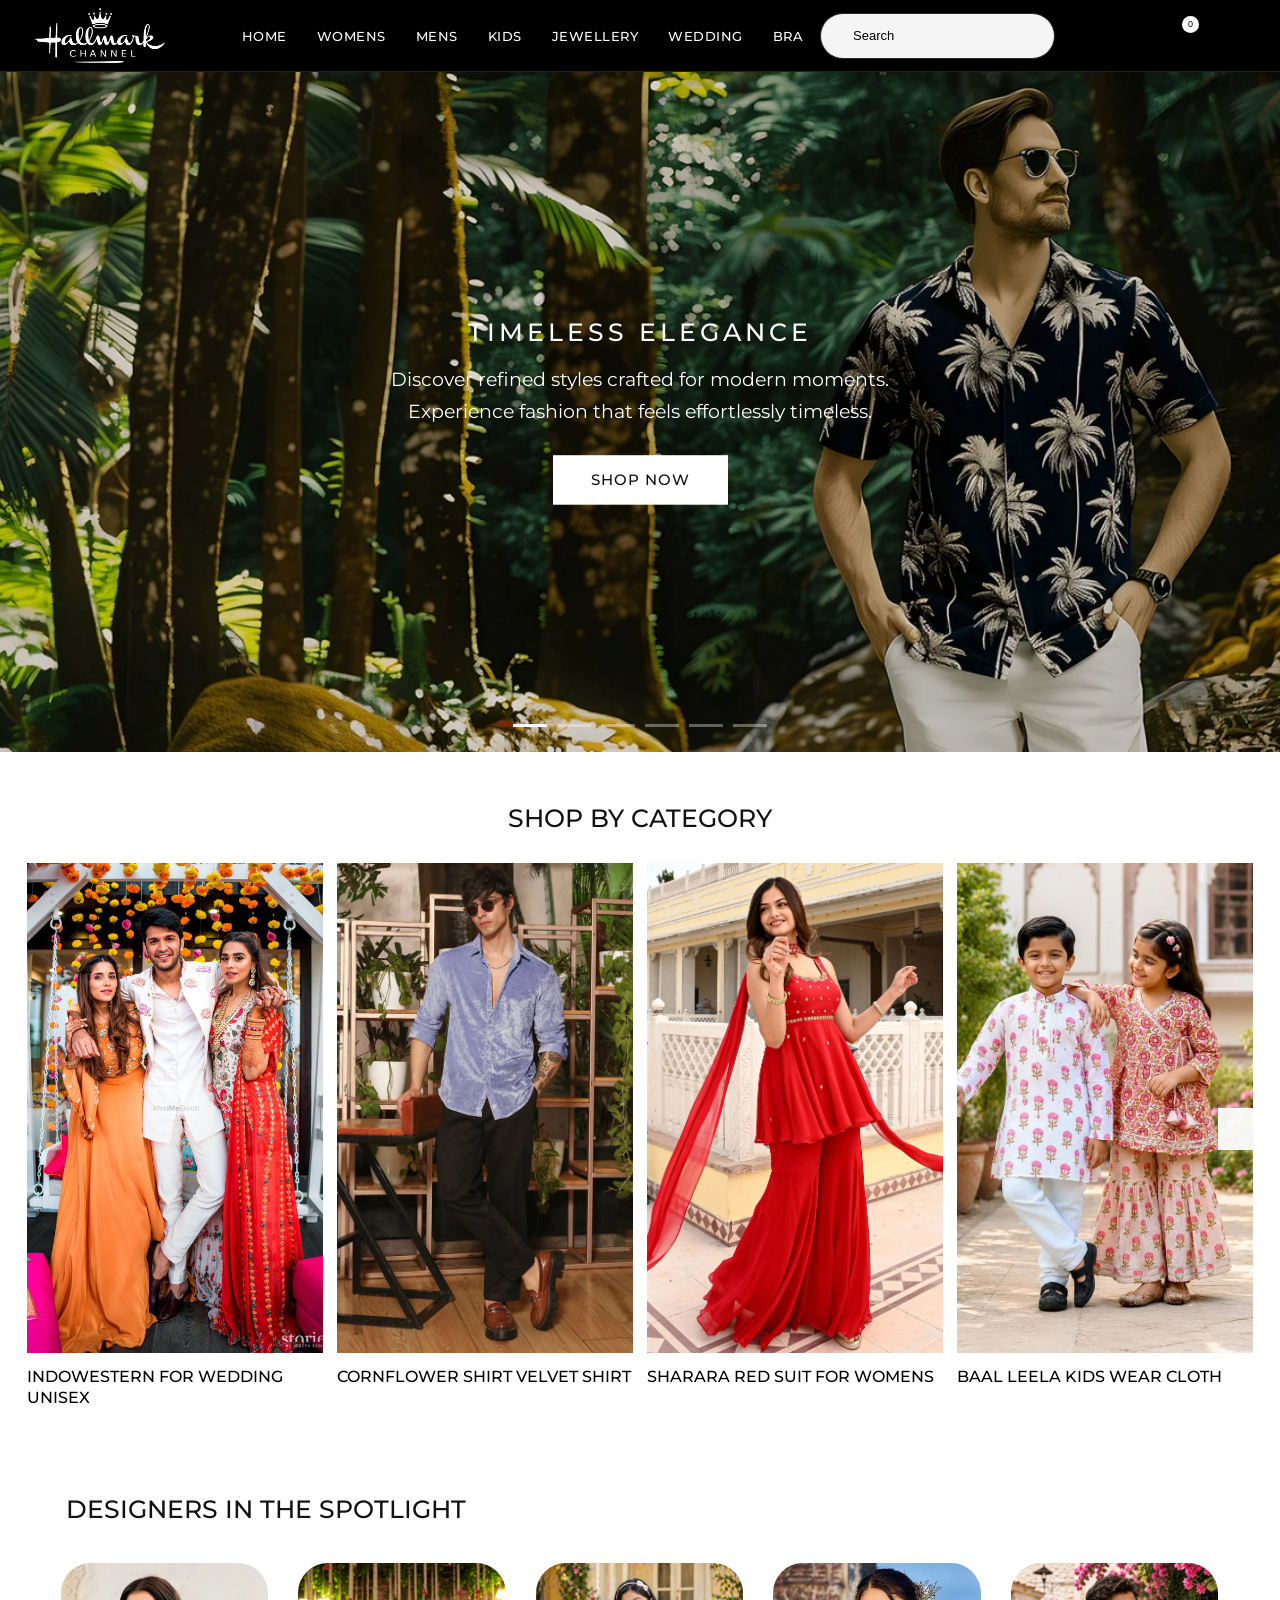
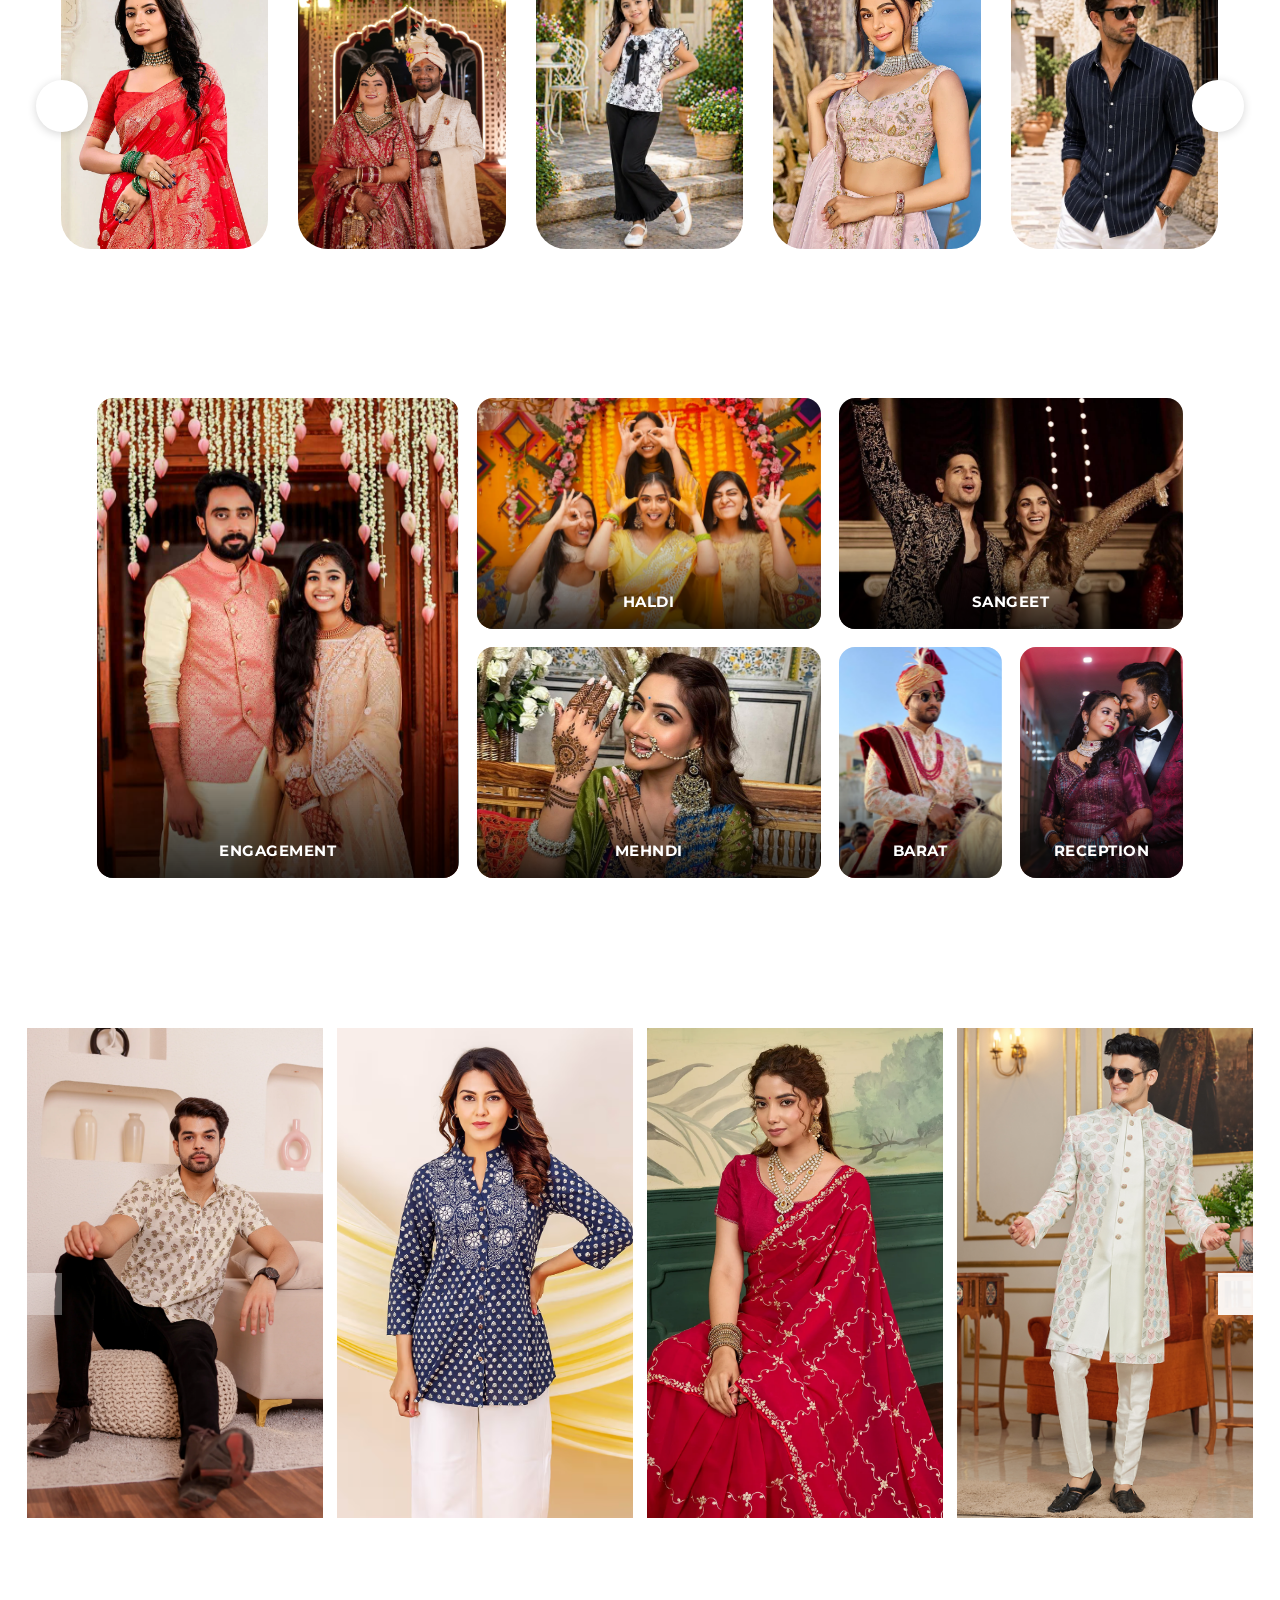
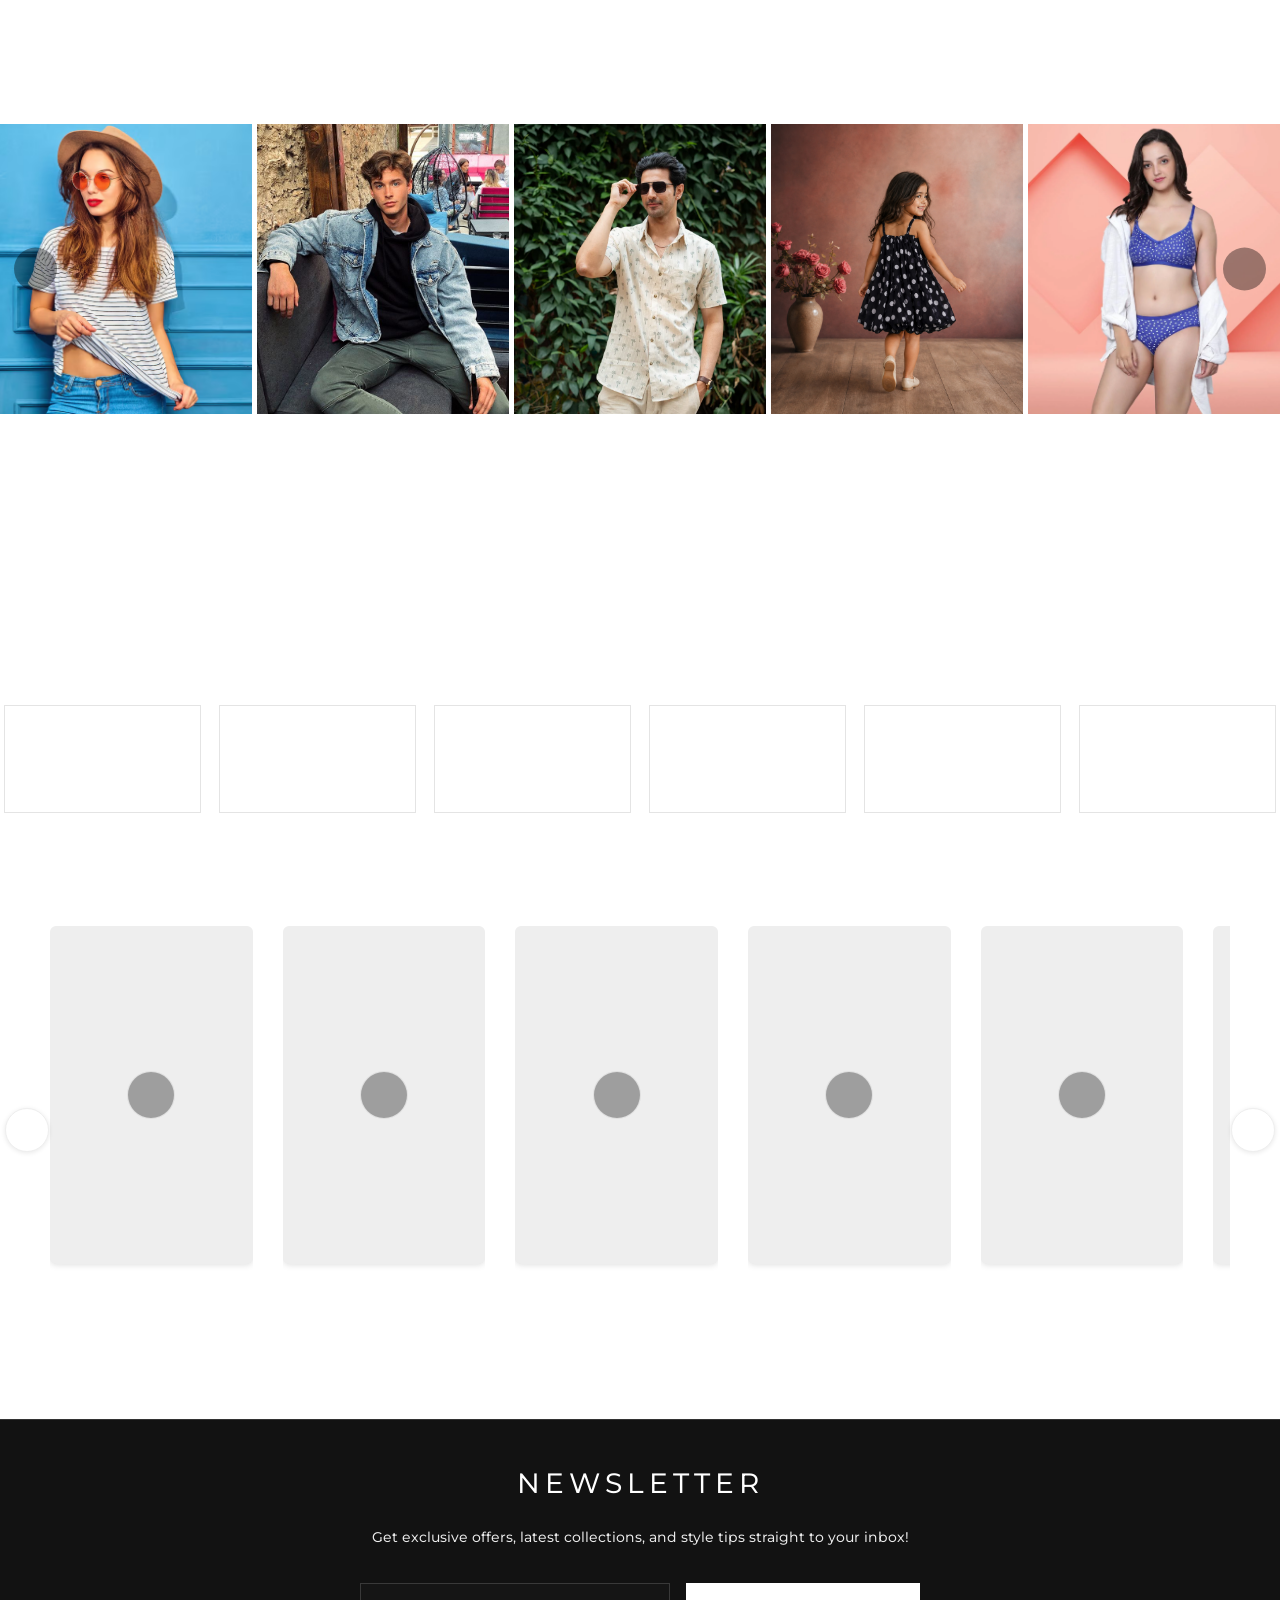
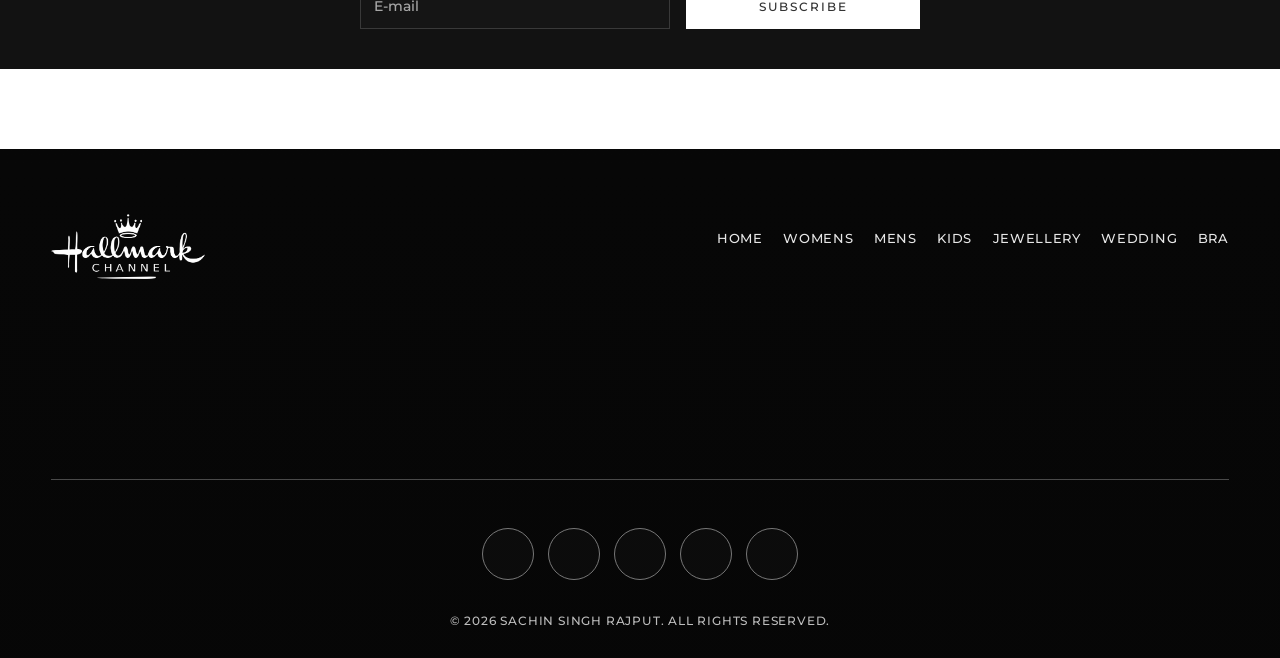
==== commit ae894505: "redesigned some section in the multiple pages" ====
--- a/index.html
+++ b/index.html
@@ -68,7 +68,6 @@
         </nav>
 
 
-
         <!-- ==================================================
              DESKTOP ACTIONS
         ================================================== -->
@@ -246,13 +245,13 @@
 
             <a href="womens.html">WOMENS</a>
 
-             <a href="mens">MENS</a>
-
-            <a href="kids">KIDS</a>
+             <a href="mens.html">MENS</a>
+
+            <a href="kids.html">KIDS</a>
 
             <a href="jewellery.html">JEWELLERY</a>
 
-            <a href="wedding">WEDDING</a>
+            <a href="wedding.html">WEDDING</a>
 
              <a href="bra.html">BRA</a>
         
@@ -359,7 +358,7 @@
              PROFILE
         ================================================== -->
 
-        <button
+        <!-- <button
             class="mobile-action"
             type="button"
             data-popup="profilePopup"
@@ -373,7 +372,7 @@
 
             <span>Profile</span>
 
-        </button>
+        </button> -->
 
 
     </div>
@@ -680,7 +679,7 @@
 
 
 
-    
+
 
 
     <!-- ==================================================
@@ -1227,7 +1226,7 @@
 
                         <div class="bestseller-image-box">
 
-                            <img src="image-folder/black-suit.webp" alt="Maroon Designer Suit">
+                            <img src="image-folder/new-add-suit-image.avif" alt="Maroon Designer Suit">
 
                             <a href="#" class="bestseller-shop-btn">
                                 SHOP NOW
@@ -1235,7 +1234,7 @@
 
                         </div>
 
-                        <h3>GERUA BLACK SUIT ETHNIC WEAR</h3>
+                        <h3>ROYAL BLUE COTTON FANCY SUIT</h3>
 
                         <div class="bestseller-price">
 
@@ -1262,7 +1261,7 @@
 
                         <div class="bestseller-image-box">
 
-                            <img src="image-folder/bra-girl.avif" alt="Green Festive Suit">
+                            <img src="image-folder/new-add-bra-image.jpg" alt="Green Festive Suit">
 
                             <a href="#" class="bestseller-shop-btn">
                                 SHOP NOW
@@ -1270,7 +1269,7 @@
 
                         </div>
 
-                        <h3>Lycra padded bra combo Black</h3>
+                        <h3>WOMEN MAGIC-34 PUSH-UP BRA</h3>
 
                         <div class="bestseller-price">
 
@@ -1393,7 +1392,7 @@
                     <div class="designer-card">
                         <img src="image-folder/girls-bra.jpg" alt="Tarun Tahiliani">
                         <div class="designer-overlay"></div>
-                        <h3>Bras</h3>
+                        <h3>Bra</h3>
                     </div>
 
 
@@ -1595,7 +1594,7 @@
 
                         <div class="bestseller-image-box">
 
-                            <img src="image-folder/trust-t-shirt.webp" alt="Yellow Kota Doria Suit">
+                            <img src="image-folder/new-add-image.webp" alt="Yellow Kota Doria Suit">
 
                             <a href="#" class="bestseller-shop-btn">
                                 SHOP NOW
@@ -1603,7 +1602,7 @@
 
                         </div>
 
-                        <h3>STREET SWAG T-SHIRTS MENS</h3>
+                        <h3>HALF SLEEF SHIRTS FOR MEN'S</h3>
 
                         <div class="bestseller-price">
 
@@ -1630,7 +1629,7 @@
 
                         <div class="bestseller-image-box">
 
-                            <img src="image-folder/surf-tshirt.webp" alt="Purple Embroidered Suit Set">
+                            <img src="image-folder/new-add-image-second.avif" alt="Purple Embroidered Suit Set">
 
                             <a href="#" class="bestseller-shop-btn">
                                 SHOP NOW
@@ -1638,7 +1637,7 @@
 
                         </div>
 
-                        <h3>MALIBU BEACH T-SHIRT</h3>
+                        <h3>HAND BLOCK PRINT COTTON SHIRT</h3>
 
                         <div class="bestseller-price">
 
@@ -1665,7 +1664,7 @@
 
                         <div class="bestseller-image-box">
 
-                            <img src="image-folder/cartoon-tshirt.webp" alt="Blue Embroidered Chanderi Suit">
+                            <img src="image-folder/new-red-saree-image.webp" alt="Blue Embroidered Chanderi Suit">
 
                             <a href="#" class="bestseller-shop-btn">
                                 SHOP NOW
@@ -1673,7 +1672,7 @@
 
                         </div>
 
-                        <h3>JUST MAKE NEON TANKTOP</h3>
+                        <h3>FESTIVE WEAR RED SAREE BRIDE</h3>
 
                         <div class="bestseller-price">
 
@@ -1700,7 +1699,7 @@
 
                         <div class="bestseller-image-box">
 
-                            <img src="image-folder/queen-girl.webp" alt="Bottle Green Suit Set">
+                            <img src="image-folder/new-add-image-third.jpg" alt="Bottle Green Suit Set">
 
                             <a href="#" class="bestseller-shop-btn">
                                 SHOP NOW
@@ -1708,7 +1707,7 @@
 
                         </div>
 
-                        <h3>STREET QUEEN T-SHIRT</h3>
+                        <h3>WEDDING WEAR THREAD WORK MEN'S </h3>
 
                         <div class="bestseller-price">
 
@@ -1735,7 +1734,7 @@
 
                         <div class="bestseller-image-box">
 
-                            <img src="image-folder/black-art.webp" alt="Pink Embroidered Suit">
+                            <img src="image-folder/new-add-image-four.webp" alt="Pink Embroidered Suit">
 
                             <a href="#" class="bestseller-shop-btn">
                                 SHOP NOW
@@ -1743,7 +1742,7 @@
 
                         </div>
 
-                        <h3>JUNGLE FLIGHT WOMEN'S T-SHIRT</h3>
+                        <h3>HOUSE OF DAISY BLUE LEHENGA</h3>
 
                         <div class="bestseller-price">
 
@@ -1770,7 +1769,7 @@
 
                         <div class="bestseller-image-box">
 
-                            <img src="image-folder/summer-edition.webp" alt="Maroon Designer Suit">
+                            <img src="image-folder/new-add-image-five.webp" alt="Maroon Designer Suit">
 
                             <a href="#" class="bestseller-shop-btn">
                                 SHOP NOW
@@ -1778,7 +1777,7 @@
 
                         </div>
 
-                        <h3>WILD STYLE TANKTOP</h3>
+                        <h3>BLACK SALWAR SUIT WOMEN FORMAL</h3>
 
                         <div class="bestseller-price">
 
@@ -1805,7 +1804,7 @@
 
                         <div class="bestseller-image-box">
 
-                            <img src="image-folder/summer-mood.webp" alt="Green Festive Suit">
+                            <img src="image-folder/new-add-image-six.jpeg" alt="Green Festive Suit">
 
                             <a href="#" class="bestseller-shop-btn">
                                 SHOP NOW
@@ -1813,7 +1812,7 @@
 
                         </div>
 
-                        <h3>SUMMER MOOD TANKTOP</h3>
+                        <h3>KIDS SILK CHINON PRINT GOWN</h3>
 
                         <div class="bestseller-price">
 
@@ -2328,7 +2327,7 @@
     <div class="cloth-newsletter-overlay"></div>
 
     <div class="cloth-newsletter-content">
-        <p class="cloth-newsletter-subtitle">KEEP ME UPDATED</p>
+        <!-- <p class="cloth-newsletter-subtitle">KEEP ME UPDATED</p> -->
 
         <h2 class="cloth-newsletter-title">NEWSLETTER</h2>
 
@@ -2454,6 +2453,9 @@
 
     <script src="index.js">
 
+
+
+
     </script>
 
 
--- a/index.css
+++ b/index.css
@@ -130,6 +130,7 @@
     justify-content: center;
     gap: clamp(24px, 6.7vw, 48px);
     white-space: nowrap;
+    
 }
 
 
@@ -5081,12 +5082,15 @@
     justify-content: center;
     overflow: hidden;
     background-color: #1c1c1c;
-    /* background-image: url("images/cloth-background.jpg"); */
+    background-image: url("https://static.vecteezy.com/system/resources/thumbnails/079/158/009/small/botanical-floral-frame-banner-with-colorful-flowers-and-copy-space-free-vector.jpg");
     background-position: center;
     background-size: cover;
     background-repeat: no-repeat;
     border-top: 1px solid rgba(255, 255, 255, 0.10);
     box-sizing: border-box;
+   
+    
+   
 }
 
 .cloth-newsletter *,
@@ -5100,7 +5104,7 @@
     position: absolute;
     inset: 0;
     z-index: -1;
-    background: rgba(15, 15, 15, 0.82);
+    background: rgba(15, 15, 15, 0.763);
 }
 
 .cloth-newsletter-content {
@@ -5125,8 +5129,9 @@
     color: #ffffff;
     font-size: 28px;
     line-height: 1.3;
-    letter-spacing: 4px;
-    font-weight: 400;
+    letter-spacing: 5px;
+     font-family: 'Montserrat', sans-serif;
+    font-weight: 450;
 }
 
 .cloth-newsletter-description {
@@ -5134,6 +5139,8 @@
     color: #eeeeee;
     font-size: 14px;
     line-height: 1.7;
+    font-family: 'Montserrat', -apple-system, BlinkMacSystemFont, "Segoe UI", Roboto, sans-serif;
+    font-weight: 450;
 }
 
 .cloth-newsletter-form {
@@ -5144,6 +5151,8 @@
     width: 100%;
     max-width: 560px;
     margin: 0 auto;
+    font-family: 'Montserrat', -apple-system, BlinkMacSystemFont, "Segoe UI", Roboto, sans-serif;
+    font-weight: 520;
 }
 
 .cloth-newsletter-email {
@@ -5162,6 +5171,10 @@
         border-color 0.25s ease,
         background-color 0.25s ease,
         box-shadow 0.25s ease;
+        font-family: 'Montserrat', -apple-system, BlinkMacSystemFont, "Segoe UI", Roboto, sans-serif;
+    font-weight: 520;
+        
+        
 }
 
 .cloth-newsletter-email::placeholder {
@@ -5194,6 +5207,8 @@
         background-color 0.3s ease,
         color 0.3s ease,
         border-color 0.3s ease;
+          font-family: 'Montserrat', -apple-system, BlinkMacSystemFont, "Segoe UI", Roboto, sans-serif;
+    font-weight: 520;
 }
 
 .cloth-newsletter-button:hover {
@@ -5309,9 +5324,9 @@
     }
 
     .cloth-newsletter-title {
-        margin-bottom: 18px;
-        font-size: 23px;
-        letter-spacing: 3px;
+        margin-bottom: 8px;
+        font-size: 21px;
+        letter-spacing: 2px;
     }
 
     .cloth-newsletter-description {
@@ -5323,7 +5338,7 @@
 
     .cloth-newsletter-form {
         flex-direction: column;
-        gap: 12px;
+        gap: 17px;
         max-width: 380px;
     }
 
@@ -5379,6 +5394,14 @@
         height: 42px;
     }
 }
+.cloth-newsletter {
+    min-height: 250px;       /* Section ki height kam */
+    padding: 30px 20px 25px; /* Upar aur niche space kam */
+    margin-top: 60px;        /* Upar ka gap kam */
+}
+
+
+
 
 /* NEWSLETTER PART END */
 
@@ -5393,7 +5416,6 @@
     position: relative;
     isolation: isolate;
     overflow: hidden;
-
     width: 100%;
     padding: 65px 6% 25px;
 
@@ -5402,15 +5424,17 @@
 
     background-image:
         linear-gradient(
-            rgba(8, 8, 8, 0.90),
-            rgba(8, 8, 8, 0.94)
+            rgba(3, 3, 3, 0.689),
+            rgba(3, 3, 3, 0.74)
+            
         ),
-        url("https://t4.ftcdn.net/jpg/06/06/08/59/360_F_606085957_m7lE4bgggPgS8q3IzKcT6bTTIlx5Dy6U.jpg");
-
+        url("https://riactive.in/cdn/shop/files/Bottoms_Banner.png?v=1781767933&width=2000");
     background-size: cover;
     background-position: center;
     background-repeat: no-repeat;
-    margin-top: 40px;
+    margin-top: 80px;
+  
+
 }
 
 /* TOP AREA */
@@ -8904,7 +8928,7 @@
 }
 
 .wedding-title:hover {
-    color: #f04457;
+    color: #FF4D24;
 }
 
 /* ==============================
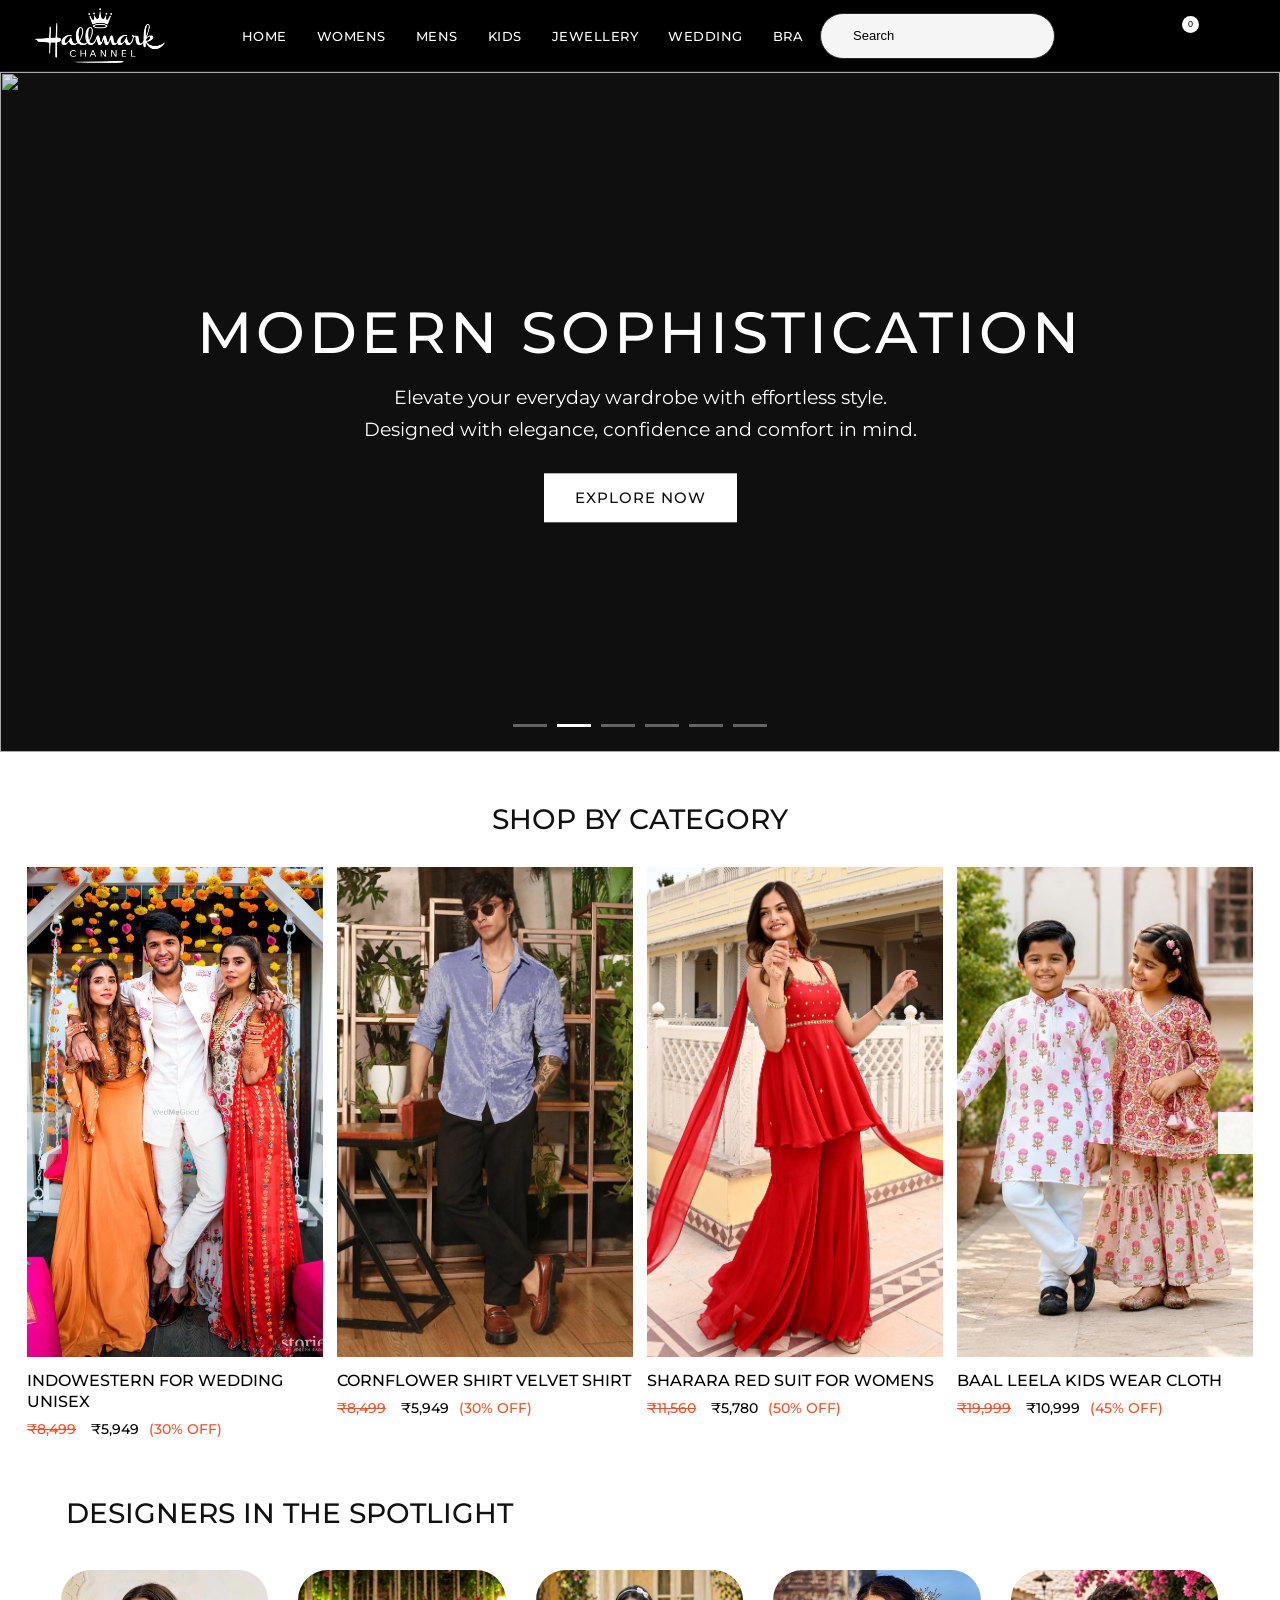
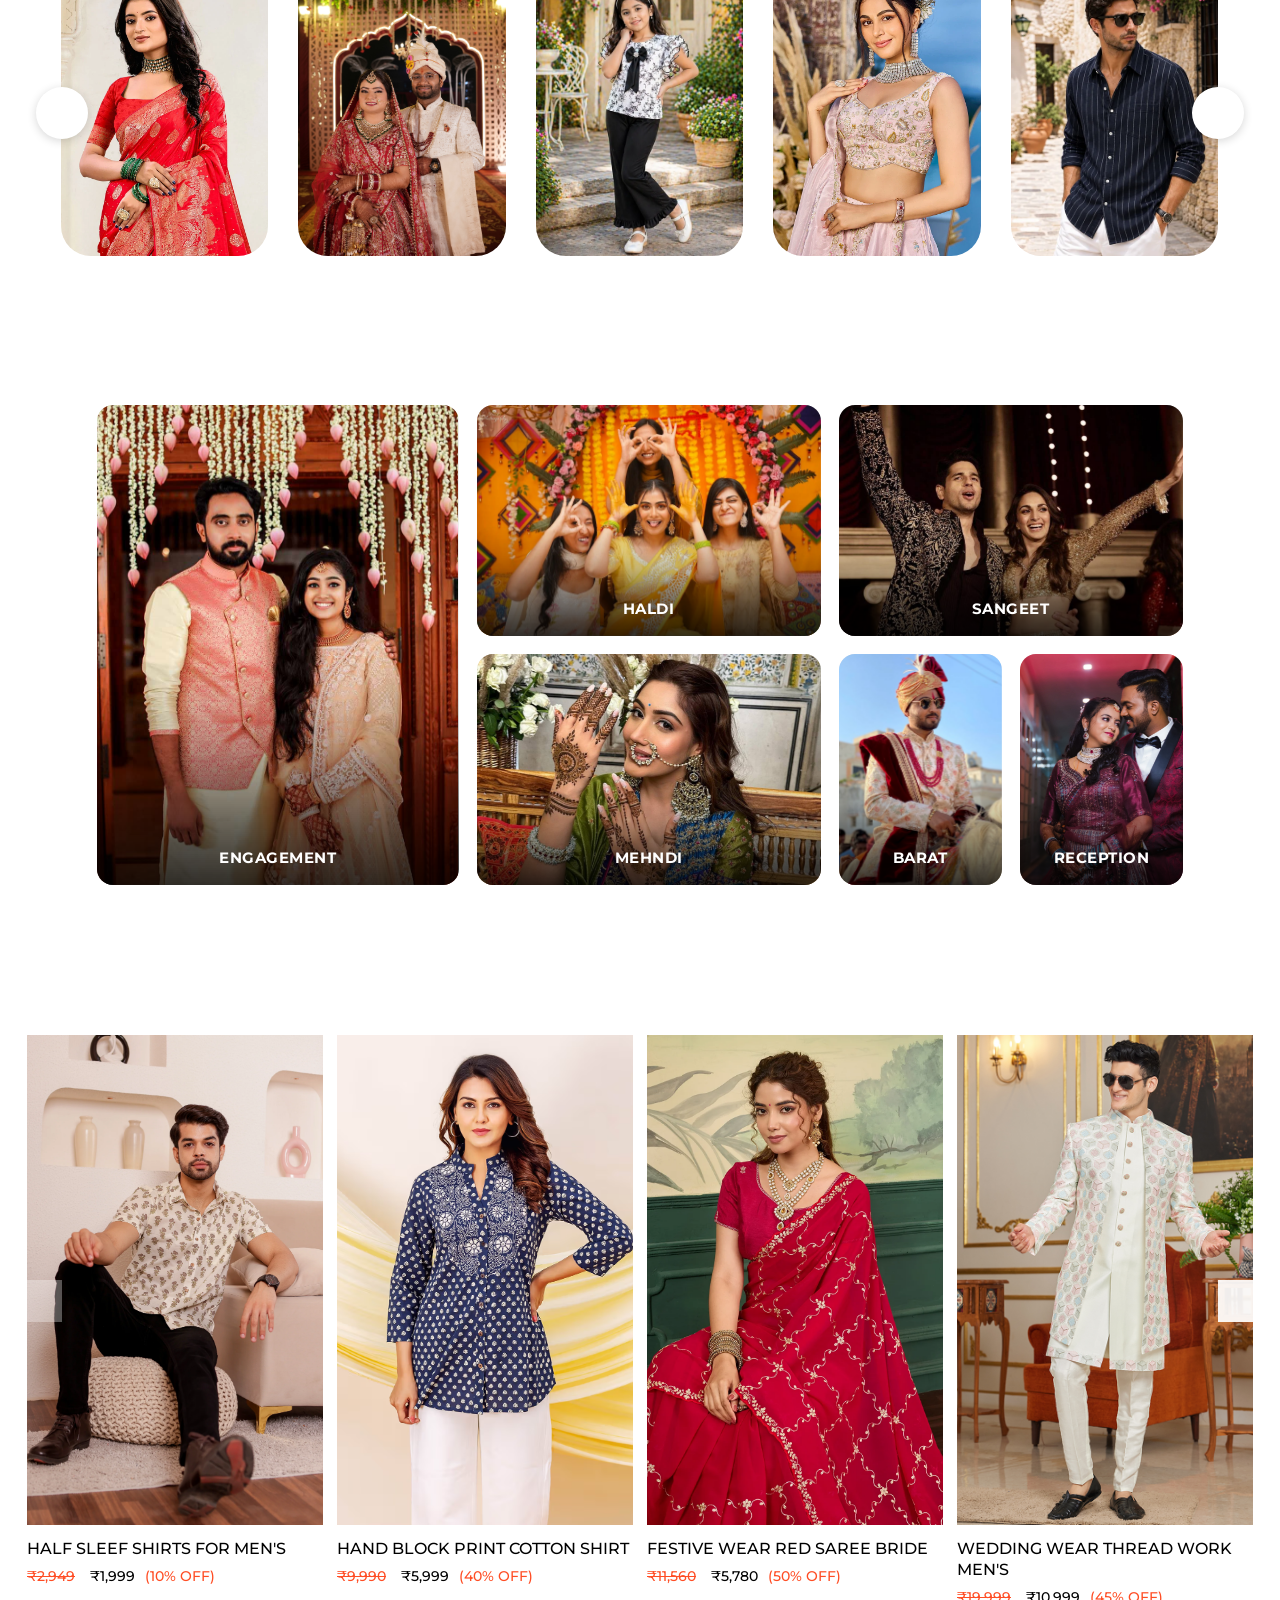
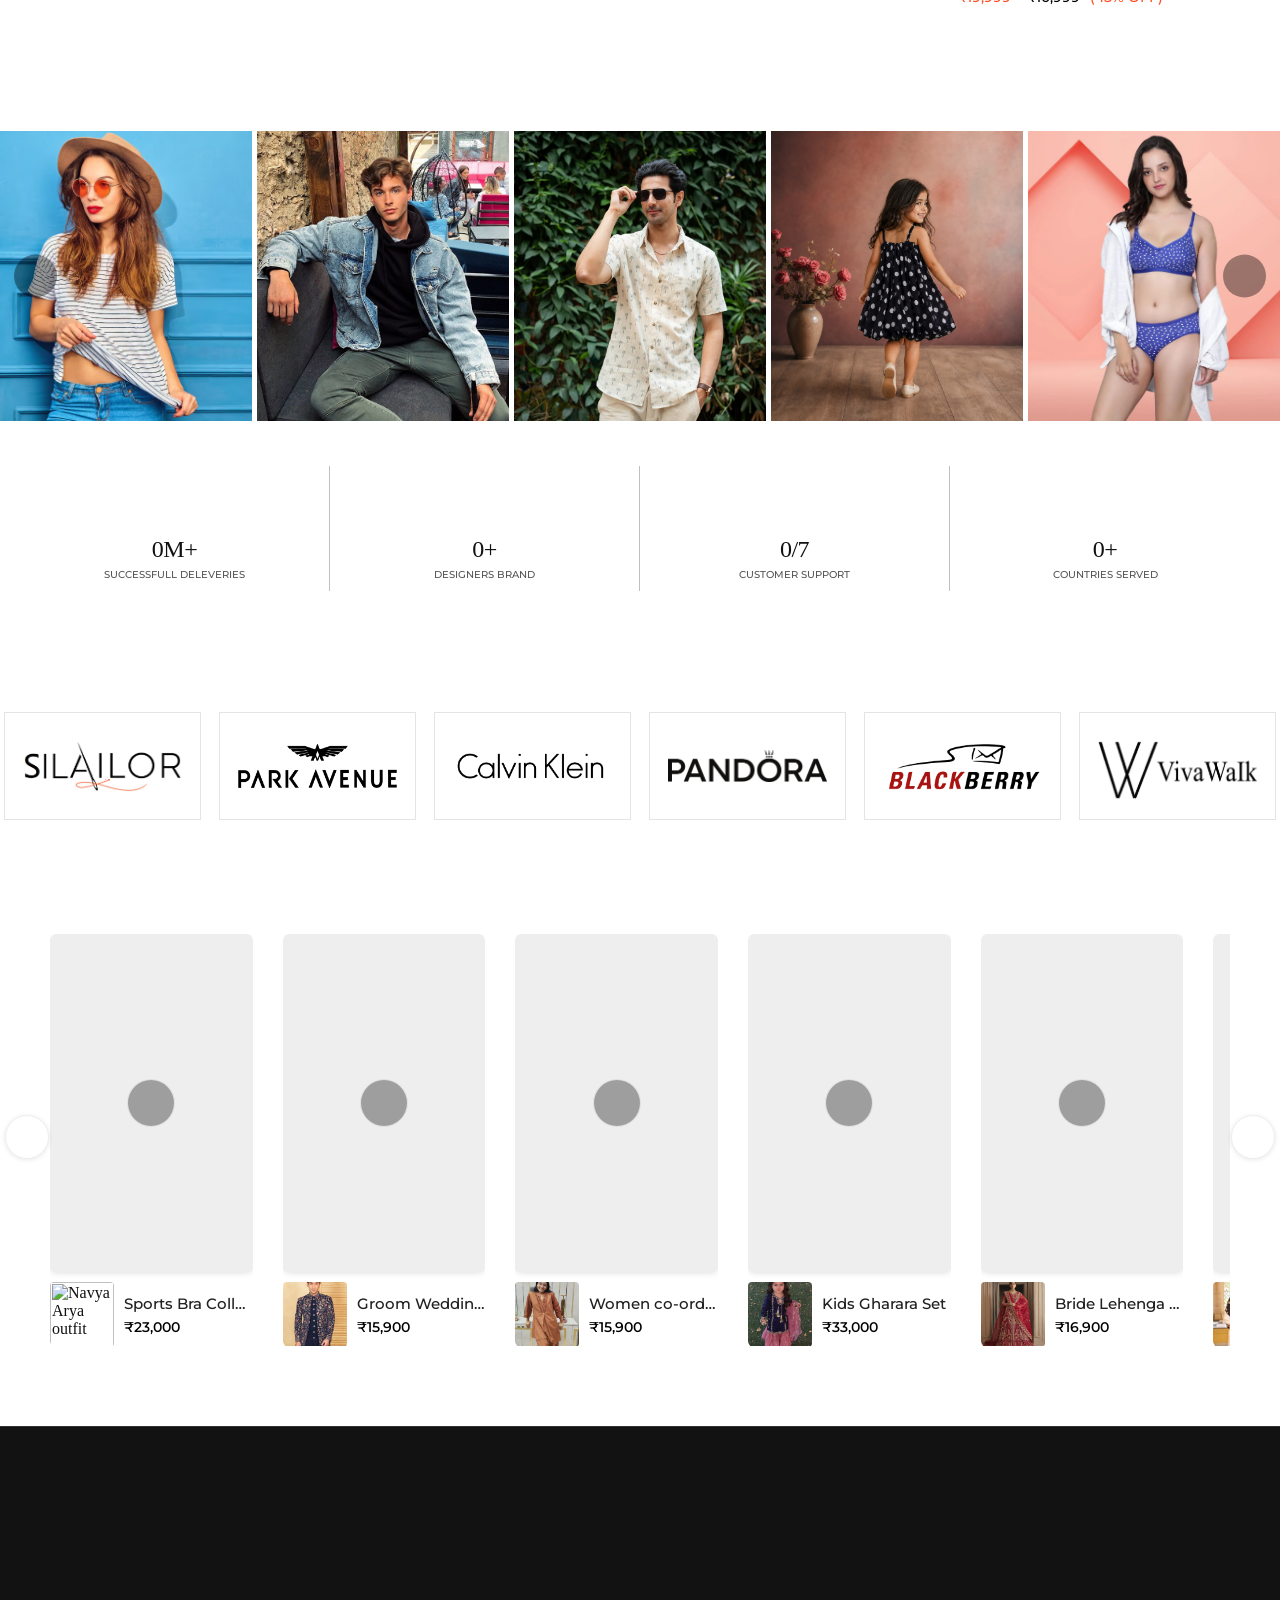
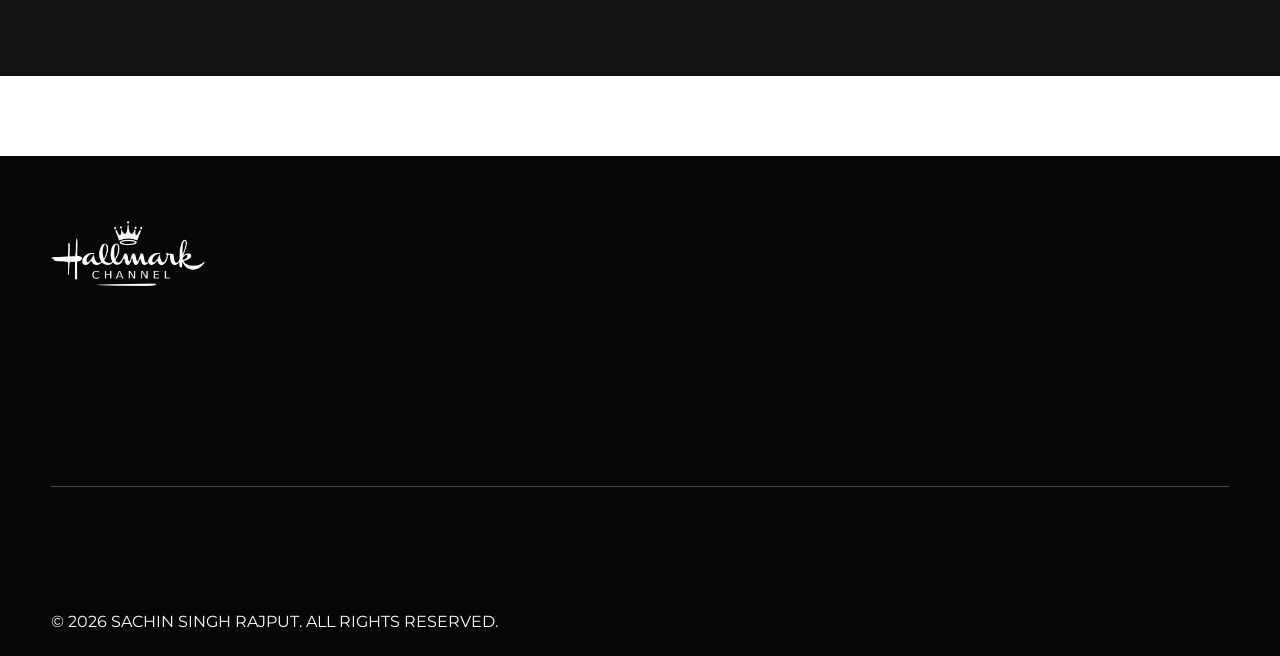
==== commit 4c5ab324: "added new animation all over the whole project" ====
--- a/index.html
+++ b/index.html
@@ -675,13 +675,6 @@
 
 
 
-
-
-
-
-
-
-
     <!-- ==================================================
 CAROUSEL BANNER START
 ================================================== -->
@@ -718,16 +711,16 @@
 
             <div class="fashion-banner-content">
 
-                <h1>
+                <h1 class="reveal-left">
                     TIMELESS ELEGANCE
                 </h1>
 
-                <p>
+                <p class="reveal-left">
                     Discover refined styles crafted for modern moments.<br>
                     Experience fashion that feels effortlessly timeless.
                 </p>
 
-                <a href="#" class="fashion-banner-button">
+                <a href="#" class="fashion-banner-button reveal-left">
                     SHOP NOW
                 </a>
 
@@ -768,16 +761,16 @@
 
             <div class="fashion-banner-content">
 
-                <h1>
+                <h1 class="reveal-left">
                     MODERN SOPHISTICATION
                 </h1>
 
-                <p>
+                <p class="reveal-left">
                     Elevate your everyday wardrobe with effortless style.<br>
                     Designed with elegance, confidence and comfort in mind.
                 </p>
 
-                <a href="#" class="fashion-banner-button">
+                <a href="#" class="fashion-banner-button reveal-left">
                     EXPLORE NOW
                 </a>
 
@@ -818,16 +811,16 @@
 
             <div class="fashion-banner-content">
 
-                <h1>
+                <h1 class="reveal-left">
                     ELEVATE YOUR STYLE
                 </h1>
 
-                <p>
+                <p class="reveal-left">
                     Discover carefully designed pieces made for every occasion.<br>
                     Make every moment memorable with effortless sophistication.
                 </p>
 
-                <a href="#" class="fashion-banner-button">
+                <a href="#" class="fashion-banner-button reveal-left">
                     VIEW COLLECTION
                 </a>
 
@@ -868,16 +861,16 @@
 
             <div class="fashion-banner-content">
 
-                <h1>
+                <h1 class="reveal-left">
                     DEFINE YOUR MOMENT
                 </h1>
 
-                <p>
+                <p class="reveal-left">
                     A fresh collection created for confident modern living.<br>
                     Find pieces that bring elegance into every occasion.
                 </p>
 
-                <a href="#" class="fashion-banner-button">
+                <a href="#" class="fashion-banner-button reveal-left">
                     DISCOVER MORE
                 </a>
 
@@ -1027,7 +1020,7 @@
     
     <section class="bestseller-section">
 
-        <h2 class="bestseller-heading">
+        <h2 class="bestseller-heading reveal-left">
             SHOP BY CATEGORY
         </h2>
 
@@ -1262,7 +1255,7 @@
                         <div class="bestseller-image-box">
 
                             <img src="image-folder/new-add-bra-image.jpg" alt="Green Festive Suit">
-
+z
                             <a href="#" class="bestseller-shop-btn">
                                 SHOP NOW
                             </a>
@@ -1313,8 +1306,22 @@
 
 
     <!-- BESTSELLER ON SALE CAROUSEL END -->
-
-
+<!-- 
+<section>
+    <h2>This will slide up smoothly</h2>
+</section>
+
+<section class="reveal-left">
+    <h2>This will slide in from the left</h2>
+</section>
+
+<section class="reveal-right">
+    <h2>This will slide in from the right</h2>
+</section>
+
+<footer class="reveal-down">
+    <p>This footer will slide down into view</p>
+</footer> -->
 
 
     <!-- ==================================================
@@ -1323,7 +1330,7 @@
 
     <section class="designer-section">
 
-        <h2 class="designer-heading">
+        <h2 class="designer-heading reveal-left">
             DESIGNERS IN THE SPOTLIGHT
         </h2>
 
@@ -1436,11 +1443,11 @@
      SHOP BY OCCASION START
 ================================================== -->
 
-<section class="occasion-section">
+<section class="occasion-section ">
 
     <div class="occasion-container">
 
-        <h2 class="occasion-heading">
+        <h2 class="occasion-heading reveal-left">
             SHOP BY OCCASION
         </h2>
 
@@ -1570,7 +1577,7 @@
 
     <section class="bestseller-section">
 
-        <h2 class="bestseller-heading">
+        <h2 class="bestseller-heading reveal-left">
             NEW ARRIVALS
         </h2>
 
@@ -1859,8 +1866,8 @@
 
         <!-- TITLE -->
         <div class="jx-instagram-heading">
-            <h2>CHECKOUT INSTAGRAM</h2>
-            <p class="juxar-reveal-text">@juxarofficial</p>
+            <h2 class="reveal-left">CHECKOUT INSTAGRAM</h2>
+            <p class="juxar-reveal-text reveal-left">@juxarofficial</p>
         </div>
 
         <!-- CAROUSEL -->
@@ -2072,7 +2079,7 @@
 
         <div class="clothing-brands-container">
 
-            <h2 class="clothing-brands-title">OUR BRANDS</h2>
+            <h2 class="clothing-brands-title reveal-left">OUR BRANDS</h2>
 
             <div class="clothing-brands-grid">
 
@@ -2125,7 +2132,7 @@
 
      <section class="watch-buy-section">
 
-      <h2 class="clothing-brands-title">CLOTH WEBSITE</h2>
+      <h2 class="clothing-brands-title reveal-left">CLOTH WEBSITE</h2>
 
     <div class="watch-buy-carousel">
 
@@ -2329,13 +2336,13 @@
     <div class="cloth-newsletter-content">
         <!-- <p class="cloth-newsletter-subtitle">KEEP ME UPDATED</p> -->
 
-        <h2 class="cloth-newsletter-title">NEWSLETTER</h2>
-
-        <p class="cloth-newsletter-description">
+        <h2 class="cloth-newsletter-title reveal-left">NEWSLETTER</h2>
+
+        <p class="cloth-newsletter-description reveal-left">
             Get exclusive offers, latest collections, and style tips straight to your inbox!
         </p>
 
-        <form class="cloth-newsletter-form" id="clothNewsletterForm">
+        <form class="cloth-newsletter-form reveal-left" id="clothNewsletterForm">
             <input
                 type="email"
                 class="cloth-newsletter-email"
@@ -2344,7 +2351,7 @@
                 required
             >
 
-            <button type="submit" class="cloth-newsletter-button">
+            <button type="submit" class="cloth-newsletter-button reveal-right">
                 SUBSCRIBE
             </button>
         </form>
@@ -2377,13 +2384,13 @@
         <!-- NAVIGATION: ALL IN ONE ROW -->
         <nav class="luxury-footer-navigation">
 
-            <a href="index.html">HOME</a>
-            <a href="womens.html">WOMENS</a>
-            <a href="mens.html">MENS</a>
-            <a href="kids.html">KIDS</a>
-            <a href="jewellery.html">JEWELLERY</a>
-            <a href="wedding.html">WEDDING</a>
-            <a href="bra.html">BRA</a>
+            <a class="reveal-left"  href="index.html">HOME</a>
+            <a class="reveal-left" href="womens.html">WOMENS</a>
+            <a class="reveal-left" href="mens.html">MENS</a>
+            <a class="reveal-left" href="kids.html">KIDS</a>
+            <a class="reveal-left" href="jewellery.html">JEWELLERY</a>
+            <a class="reveal-left" href="wedding.html">WEDDING</a>
+            <a class="reveal-left" href="bra.html">BRA</a>
 
         </nav>
 
@@ -2395,28 +2402,28 @@
     <!-- SOCIAL ICONS -->
     <div class="luxury-footer-social">
 
-        <a href="https://wa.me/9955776194"
+        <a class="reveal-up" href="https://wa.me/9955776194"
        target="_blank"
        rel="noopener noreferrer"
        aria-label="WhatsApp">
         <i class="fa-brands fa-whatsapp"></i>
     </a>
 
-        <a href="https://x.com/"
+        <a class="reveal-up" href="https://x.com/"
            target="_blank"
            rel="noopener noreferrer"
            aria-label="Twitter X">
             <i class="fa-brands fa-x-twitter"></i>
         </a>
 
-         <a href="https://www.youtube.com/@sachinrajputsingh3368"
+         <a class="reveal-up" href="https://www.youtube.com/@sachinrajputsingh3368"
        target="_blank"
        rel="noopener noreferrer"
        aria-label="YouTube">
         <i class="fa-brands fa-youtube"></i>
     </a>
 
-        <a href="https://instagram.com/star_sachin_rajput?cplk=MXFvcHB3MWo0ODF6Yg%3D%3D"
+        <a class="reveal-up" href="https://instagram.com/star_sachin_rajput?cplk=MXFvcHB3MWo0ODF6Yg%3D%3D"
            target="_blank"
            rel="noopener noreferrer"
            aria-label="Instagram">
@@ -2426,7 +2433,7 @@
        
 <!-- BIR MANDIR LOCATION -->
   
-<a href="https://www.google.com/maps/search/?api=1&query=Shankar+Ji+Shiv+Mandir+Bir+Village+Dhanarua+Patna+Bihar"
+<a class="reveal-up" href="https://www.google.com/maps/search/?api=1&query=Shankar+Ji+Shiv+Mandir+Bir+Village+Dhanarua+Patna+Bihar"
    target="_blank"
    rel="noopener noreferrer"
    aria-label="Shankar Ji Mandir, Bir Village">
@@ -2438,7 +2445,6 @@
     </div>
 
     <!-- COPYRIGHT -->
-    <div class="luxury-footer-copyright">
          <p>© 2026 SACHIN SINGH RAJPUT. ALL RIGHTS RESERVED.</p>
 
     </div>
--- a/index.css
+++ b/index.css
@@ -30,6 +30,7 @@
     padding-top: 72px;
     background: #ffffff;
     color: #111111;
+    /* overflow-x: hidden; */
     
 }
 
@@ -2829,90 +2830,13 @@
 
 }
 
-/* SCROLL REVEAL START */
-
-
-/* SHOP BY CATEGORY SCROLL REVEAL */
-
-.bestseller-section .bestseller-heading,
-.bestseller-section .bestseller-card {
-    opacity: 1;
-    transform: none;
-}
-
-/* Animation sirf JavaScript active hone par lagegi */
-
-.bestseller-section.reveal-enabled .bestseller-heading,
-.bestseller-section.reveal-enabled .bestseller-card {
-    opacity: 0;
-    transform: translateY(35px);
-    transition: opacity 0.7s ease, transform 0.7s ease;
-}
-
-.bestseller-section.reveal-enabled .reveal-visible {
-    opacity: 1;
-    transform: translateY(0);
-}
-
-@media (prefers-reduced-motion: reduce) {
-    .bestseller-section.reveal-enabled .bestseller-heading,
-    .bestseller-section.reveal-enabled .bestseller-card {
-        opacity: 1;
-        transform: none;
-        transition: none;
-    }
-}
-
-
-/* BESTSELLER SCROLL REVEAL */
-
-.bestseller-card h3,
-.bestseller-card .bestseller-price {
-    opacity: 1;
-    transform: none;
-}
-
-/* Animation sirf jab JavaScript ready ho */
-.bestseller-reveal-ready .bestseller-card h3,
-.bestseller-reveal-ready .bestseller-card .bestseller-price {
-    opacity: 0;
-    transform: translateY(16px);
-    transition: opacity 0.7s ease, transform 0.7s ease;
-}
-
-.bestseller-reveal-ready .bestseller-card h3.bestseller-revealed,
-.bestseller-reveal-ready .bestseller-card .bestseller-price.bestseller-revealed {
-    opacity: 1;
-    transform: translateY(0);
-}
-
-/* Phone par price visible rahe */
-@media (max-width: 767px) {
-    .bestseller-card .bestseller-price {
-        opacity: 1;
-        transform: none;
-    }
-
-    .bestseller-reveal-ready .bestseller-card .bestseller-price {
-        opacity: 1;
-        transform: none;
-    }
-}
-
-@media (prefers-reduced-motion: reduce) {
-    .bestseller-card h3,
-    .bestseller-card .bestseller-price {
-        opacity: 1 !important;
-        transform: none !important;
-        transition: none !important;
-    }
-}
-
-/* SCROLL REVEAL END */
 
 
 
 /* SHOP BY CATEGORY END */
+
+
+
 
 
 
@@ -3444,11 +3368,6 @@
 
 
 
-
-/* ==================================================
-   SHOP BY OCCASION START
-================================================== */
-   
 /* ==================================================
    SHOP BY OCCASION
 ================================================== */
@@ -4354,7 +4273,9 @@
 
 /* INSTAGRAM TEXT REVEAL */
 
-.juxar-reveal-text {
+
+
+/* .juxar-reveal-text {
     opacity: 0;
     transform: translateY(16px);
     transition: opacity 0.7s ease, transform 0.7s ease;
@@ -4363,7 +4284,7 @@
 .juxar-reveal-text.juxar-reveal-active {
     opacity: 1;
     transform: translateY(0);
-}
+}  */
 
 
 /* aniamtion end juxaofficial wala */
@@ -4502,20 +4423,6 @@
   /* four icon end */
 
 
-  /* FOUR ICON SCROLL REVEAL START */
-
-  .stats-grid .stat-item {
-    opacity: 0;
-    transform: translateY(40px);
-    transition: opacity 0.8s ease, transform 0.8s ease;
-}
-
-.stats-grid .stat-item.stats-show {
-    opacity: 1;
-    transform: translateY(0);
-}
-
-  /* FOUR ICON SCROLL REVEAL END */
 
 
 
@@ -4682,20 +4589,6 @@
 
 /* ================= OUR BRANDS END ================= */
 
-/* OUR BRAND ANIMATION SCROLL REVEAL START */
-.clothing-brand-card img {
-    opacity: 0;
-    transform: translateY(30px);
-    transition: opacity 0.7s ease, transform 0.7s ease;
-}
-
-.clothing-brand-card img.brand-img-show {
-    opacity: 1;
-    transform: translateY(0);
-}
-
-
-/* OUR BRAND ANIMATION SCROLL REVEAL END */
 
 /* CLOTH VIDEO START */
 
@@ -5030,39 +4923,74 @@
     }
 }
 
-/* VIDOE KE NICHE CHOTA TEXT WALA SCROLL REVEAL ANIMATION START */
-
-.watch-buy-info {
+
+
+
+
+/* =========================================
+   SHARED SECTION SCROLL REVEAL
+========================================= */
+
+.project-reveal {
+    --project-reveal-x: 0px;
+    --project-reveal-y: 24px;
     opacity: 0;
-    transform: translate3d(0, 40px, 0);
-    transition: opacity 0.8s ease, transform 0.8s ease;
-}
-
-.watch-buy-info.wb-reveal-active {
+    translate: var(--project-reveal-x) var(--project-reveal-y);
+    transition:
+        opacity 850ms cubic-bezier(0.22, 1, 0.36, 1),
+        translate 850ms cubic-bezier(0.22, 1, 0.36, 1);
+}
+
+.project-reveal--visible {
     opacity: 1;
-    transform: translate3d(0, 0, 0);
-}
-
-
-
-.watch-buy-section img,
-.watch-buy-info {
-    opacity: 0;
-    transform: translateY(35px);
-    transition:
-        opacity 0.8s ease,
-        transform 0.8s ease;
-}
-
-.watch-buy-section img.wb-reveal-active,
-.watch-buy-section .watch-buy-info.wb-reveal-active {
-    opacity: 1;
-    transform: translateY(0);
-}
-
-/* VIDEO KE NCIHE CHOTA TEXT WALA SCROLL REVEAL ANIAMTION END */
-
-
+    translate: 0 0;
+}
+
+.project-reveal--up {
+    --project-reveal-y: 24px;
+}
+
+.project-reveal--down {
+    --project-reveal-y: -24px;
+}
+
+.project-reveal--left {
+    --project-reveal-x: -24px;
+    --project-reveal-y: 0px;
+}
+
+.project-reveal--right {
+    --project-reveal-x: 24px;
+    --project-reveal-y: 0px;
+}
+
+@media (prefers-reduced-motion: reduce) {
+    .project-reveal {
+        transition:
+            opacity 350ms ease-out,
+            translate 350ms ease-out;
+    }
+
+    .project-reveal--up {
+        --project-reveal-y: 8px;
+    }
+
+    .project-reveal--down {
+        --project-reveal-y: -8px;
+    }
+
+    .project-reveal--left {
+        --project-reveal-x: -8px;
+    }
+
+    .project-reveal--right {
+        --project-reveal-x: 8px;
+    }
+
+    .project-reveal.project-reveal--visible {
+        opacity: 1;
+    }
+}
 /* CLOTH VIDEO END */
 
 
@@ -5903,161 +5831,12 @@
 
 
 
-
-
-
-
 /* FIRST PAGE OF HOME PAGE COMPLETE */
 
 
 
 
 
-
-
-
-
-
-
-
-
-
-/* 
-
-
-/* SCROLL REVEAL ANIMATION START ALL HEADING SECTION */
-
-/* =========================================================
-   HEADING SCROLL REVEAL
-   BOTTOM TO TOP
-   ========================================================= */
-
-
-
-.heading-scroll-reveal {
-    opacity: 0;
-    visibility: hidden;
-    transform: translateY(55px);
-    transition:
-    opacity 0.8s ease,
-    transform 0.8s cubic-bezier(0.22, 1, 0.36, 1);
-    font-family: 'Montserrat', sans-serif; font-weight: 500;
-}
-
-.heading-scroll-reveal.heading-scroll-show {
-    opacity: 1;
-    visibility: visible;
-    transform: translateY(0);
-}
-
-
-/* =========================================================
-   PHONE
-   320px - 767px
-   ========================================================= */
-
-@media (min-width: 320px) and (max-width: 767px) {
-
-    .heading-scroll-reveal {
-        transform: translateY(40px);
-        transition:
-            opacity 0.75s ease,
-            transform 0.75s cubic-bezier(0.22, 1, 0.36, 1);
-    }
-
-    .heading-scroll-reveal.heading-scroll-show {
-        transform: translateY(0);
-        font-size: 16px;
-    }
-
-}
-
-
-/* =========================================================
-   TABLET
-   768px - 1024px
-   ========================================================= */
-
-@media (min-width: 768px) and (max-width: 1024px) {
-
-    .heading-scroll-reveal {
-        transform: translateY(45px);
-        transition:
-            opacity 0.8s ease,
-            transform 0.8s cubic-bezier(0.22, 1, 0.36, 1);
-    }
-
-    .heading-scroll-reveal.heading-scroll-show {
-        transform: translateY(0);
-    }
-
-}
-
-
-/* =========================================================
-   LAPTOP
-   1025px - 1599px
-   ========================================================= */
-
-@media (min-width: 1025px) and (max-width: 1599px) {
-
-    .heading-scroll-reveal {
-        transform: translateY(50px);
-        transition:
-        opacity 0.85s ease,
-        transform 0.85s cubic-bezier(0.22, 1, 0.36, 1);
-    }
-
-    .heading-scroll-reveal.heading-scroll-show {
-        transform: translateY(0);
-        font-size: 25px;
-    }
-
-}
-/* .link{
-   cursor: pointer;
-   margin-top: 20px;
-   color:white;
-   font-size: 15px;
-   transition: all 0.3s ease;
-}
-.link:hover{
-    color:#FF4D24;
-    transition: all 0.3s ease;
-} */
-
-
-/* =========================================================
-   LARGE SCREEN
-   1600px - 2560px
-   ========================================================= */
-
-@media (min-width: 1600px) and (max-width: 2560px) {
-
-    .heading-scroll-reveal {
-        transform: translateY(55px);
-        transition:
-            opacity 0.9s ease,
-            transform 0.9s cubic-bezier(0.22, 1, 0.36, 1);
-    }
-
-    .heading-scroll-reveal.heading-scroll-show {
-        transform: translateY(0);
-    }
-
-}
-
-/* SCROLL REVEAL ANIMATION END ALL HEADING SECTION */
-
-/* FINAL FIRST PAGE COMPLETE */
-
-
-
-/* SECOND PAGE START OF WOMEN */
-
-
-
-  /* WOMEN PAGE ALL CODE START */
 
 
 .tshirt-section {
@@ -6143,7 +5922,7 @@
 }
 
 
-/* =========================================================
+/* ==================================================
    PRODUCT IMAGES
 ========================================================= */
 
@@ -8519,279 +8298,11 @@
 
 
 
-/* =========================================
-   LUXURY BANNER - CONTROLLED HEIGHT
-========================================= */
-
-.luxury-hero-banner {
-    width: 100%;
-    max-width: 2560px;
-    margin: 0 auto;
-    overflow: hidden;
-    position: relative;
-    background: #111;
-}
-
-.luxury-banner-picture {
-    display: block;
-    width: 100%;
-    height: 340px;
-    overflow: hidden;
-}
-
-.luxury-banner-img {
-    display: block;
-    width: 100%;
-    height: 100%;
-    object-fit: cover;
-    object-position: center;
-    transform: scale(1);
-    animation: luxuryBannerZoom 12s ease-in-out infinite;
-    will-change: transform;
-}
-
-/* ZOOM ANIMATION */
-
-@keyframes luxuryBannerZoom {
-    0%, 100% {
-        transform: scale(1);
-    }
-
-    35%, 55% {
-        transform: scale(1.06);
-    }
-
-    85% {
-        transform: scale(1);
-    }
-}
-
-/* PHONE: 320px - 767px */
-
-@media (min-width: 320px) and (max-width: 767px) {
-    .luxury-banner-picture {
-        height: 550px;
-    }
-}
-
-/* TABLET: 768px - 1024px */
-
-@media (min-width: 768px) and (max-width: 1024px) {
-    .luxury-banner-picture {
-        height: 450px;
-    }
-}
-
-/* LAPTOP: 1025px - 1599px */
-
-@media (min-width: 1025px) and (max-width: 1599px) {
-    .luxury-banner-picture {
-        height: 82vh;
-    }
-}
-
-/* LARGE SCREEN: 1600px - 2560px */
-
-@media (min-width: 1600px) and (max-width: 2560px) {
-    .luxury-banner-picture {
-        height: 80vh;
-    }
-}
-
-/* REDUCED MOTION */
-
-@media (prefers-reduced-motion: reduce) {
-    .luxury-banner-img {
-        animation: none;
-        transform: none;
-    }
-}
-
-
-
-
-
-
-
-
-
-/* SCROLL REVEAL FIX */
-
-.reveal-left,
-.reveal-right,
-.reveal-bottom {
-    opacity: 1;
-    transform: none;
-    transition: opacity 0.8s ease, transform 0.8s ease;
-}
-
-/* LEFT ANIMATION */
-
-.reveal-left.active {
-    animation: revealFromLeft 0.8s ease both;
-}
-
-/* RIGHT ANIMATION */
-
-.reveal-right.active {
-    animation: revealFromRight 0.8s ease both;
-}
-
-/* BOTTOM ANIMATION */
-
-.reveal-bottom.active {
-    animation: revealFromBottom 0.8s ease both;
-}
-
-@keyframes revealFromLeft {
-    from {
-        opacity: 0;
-        transform: translateX(-50px);
-    }
-    to {
-        opacity: 1;
-        transform: translateX(0);
-    }
-}
-
-@keyframes revealFromRight {
-    from {
-        opacity: 0;
-        transform: translateX(50px);
-    }
-    to {
-        opacity: 1;
-        transform: translateX(0);
-    }
-}
-
-@keyframes revealFromBottom {
-    from {
-        opacity: 0;
-        transform: translateY(40px);
-    }
-    to {
-        opacity: 1;
-        transform: translateY(0);
-    }
-}
-
-
-/* ***** */
-
-/* STRONGER SCROLL REVEAL */
-
-.reveal-left,
-.reveal-right,
-.reveal-bottom {
-    opacity: 1;
-    transform: none;
-    animation-duration: 1.2s;
-    animation-timing-function: cubic-bezier(0.16, 1, 0.3, 1);
-    animation-fill-mode: both;
-}
-
-.reveal-left.active {
-    animation-name: revealFromLeft;
-}
-
-.reveal-right.active {
-    animation-name: revealFromRight;
-}
-
-.reveal-bottom.active {
-    animation-name: revealFromBottom;
-}
-
-/* LEFT TO RIGHT */
-
-@keyframes revealFromLeft {
-    from {
-        opacity: 0;
-        transform: translateX(-120px);
-    }
-
-    to {
-        opacity: 1;
-        transform: translateX(0);
-    }
-}
-
-/* RIGHT TO LEFT */
-
-@keyframes revealFromRight {
-    from {
-        opacity: 0;
-        transform: translateX(120px);
-    }
-
-    to {
-        opacity: 1;
-        transform: translateX(0);
-    }
-}
-
-/* BOTTOM TO TOP */
-
-@keyframes revealFromBottom {
-    from {
-        opacity: 0;
-        transform: translateY(100px);
-    }
-
-    to {
-        opacity: 1;
-        transform: translateY(0);
-    }
-}
-
-/* MOBILE */
-
-@media (max-width: 767px) {
-    .reveal-left,
-    .reveal-right,
-    .reveal-bottom {
-        animation-duration: 1s;
-    }
-
-    @keyframes revealFromLeft {
-        from {
-            opacity: 0;
-            transform: translateX(-65px);
-        }
-
-        to {
-            opacity: 1;
-            transform: translateX(0);
-        }
-    }
-
-    @keyframes revealFromRight {
-        from {
-            opacity: 0;
-            transform: translateX(65px);
-        }
-
-        to {
-            opacity: 1;
-            transform: translateX(0);
-        }
-    }
-
-    @keyframes revealFromBottom {
-        from {
-            opacity: 0;
-            transform: translateY(60px);
-        }
-
-        to {
-            opacity: 1;
-            transform: translateY(0);
-        }
-    }
-}
-
-/* ********** */
+
+
+
+
+
 
 
 /* WEDDING LAYOUT WEDDING PAGE START */
@@ -9690,20 +9201,6 @@
     max-width: 720px;
     margin: 0 auto;
     text-align: center;
-
-    opacity: 0;
-    transform: translateX(65px);
-
-    transition:
-        opacity 0.9s ease,
-        transform 0.9s ease;
-}
-
-/* RIGHT TO LEFT SCROLL REVEAL */
-
-.wedding-newsletter-content.wedding-reveal-active {
-    opacity: 1;
-    transform: translateX(0);
 }
 
 /* HEADING */
@@ -9911,13 +9408,6 @@
         font-size: 17px;
     }
 
-    .wedding-newsletter-content {
-        transform: translateX(45px);
-    }
-
-    .wedding-newsletter-content.wedding-reveal-active {
-        transform: translateX(0);
-    }
 }
 
 /* REDUCED MOTION ACCESSIBILITY */
@@ -9952,11 +9442,6 @@
         width: 100%;
         max-width: 420px;
         margin: 0 auto;
-        transform: translateX(35px);
-    }
-
-    .wedding-newsletter-content.wedding-reveal-active {
-        transform: translateX(0);
     }
 
     .wedding-newsletter-title {
@@ -10120,15 +9605,6 @@
         max-width: 100%;
         margin: 0 auto;
         text-align: center;
-        opacity: 0;
-        transform: translateX(35px);
-        transition: opacity 0.7s ease,
-                    transform 0.7s ease;
-    }
-
-    .wedding-newsletter-content.wedding-reveal-active {
-        opacity: 1;
-        transform: translateX(0);
     }
 
     .wedding-newsletter-title {
@@ -10239,3 +9715,44 @@
     }
 }
 
+
+
+
+
+
+/* Base styles for all reveal directions */
+.reveal-up,
+.reveal-down,
+.reveal-left,
+.reveal-right {
+    opacity: 0;
+    transition: opacity 0.8s cubic-bezier(0.16, 1, 0.3, 1), 
+                transform 0.8s cubic-bezier(0.16, 1, 0.3, 1);
+    will-change: opacity, transform;
+}
+
+/* Initial offsets before they animate */
+.reveal-up {
+    transform: translateY(50px);
+}
+
+.reveal-down {
+    transform: translateY(-50px);
+}
+
+.reveal-left {
+    transform: translateX(-50px);
+}
+
+.reveal-right {
+    transform: translateX(50px);
+}
+
+/* Active state added by JavaScript when scrolled into view */
+.reveal-up.active,
+.reveal-down.active,
+.reveal-left.active,
+.reveal-right.active {
+    opacity: 1;
+    transform: translate(0, 0);
+}
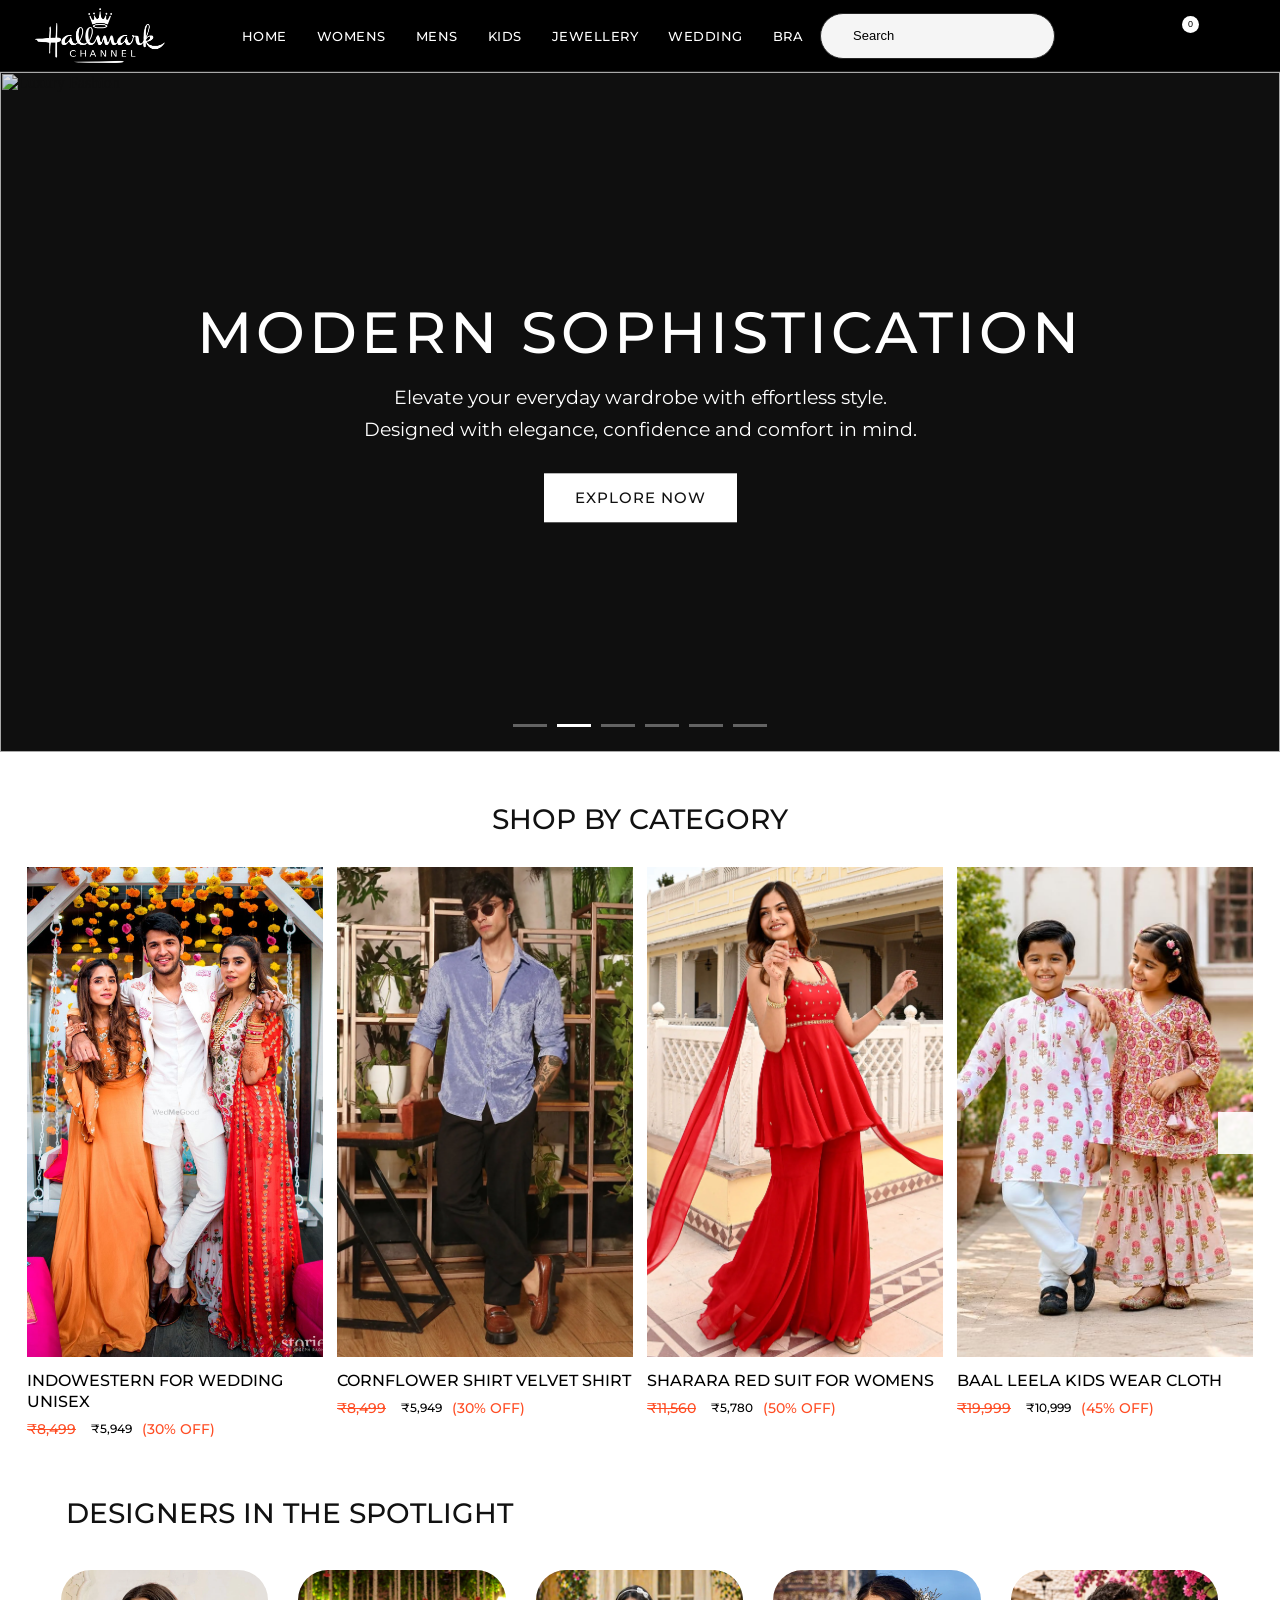
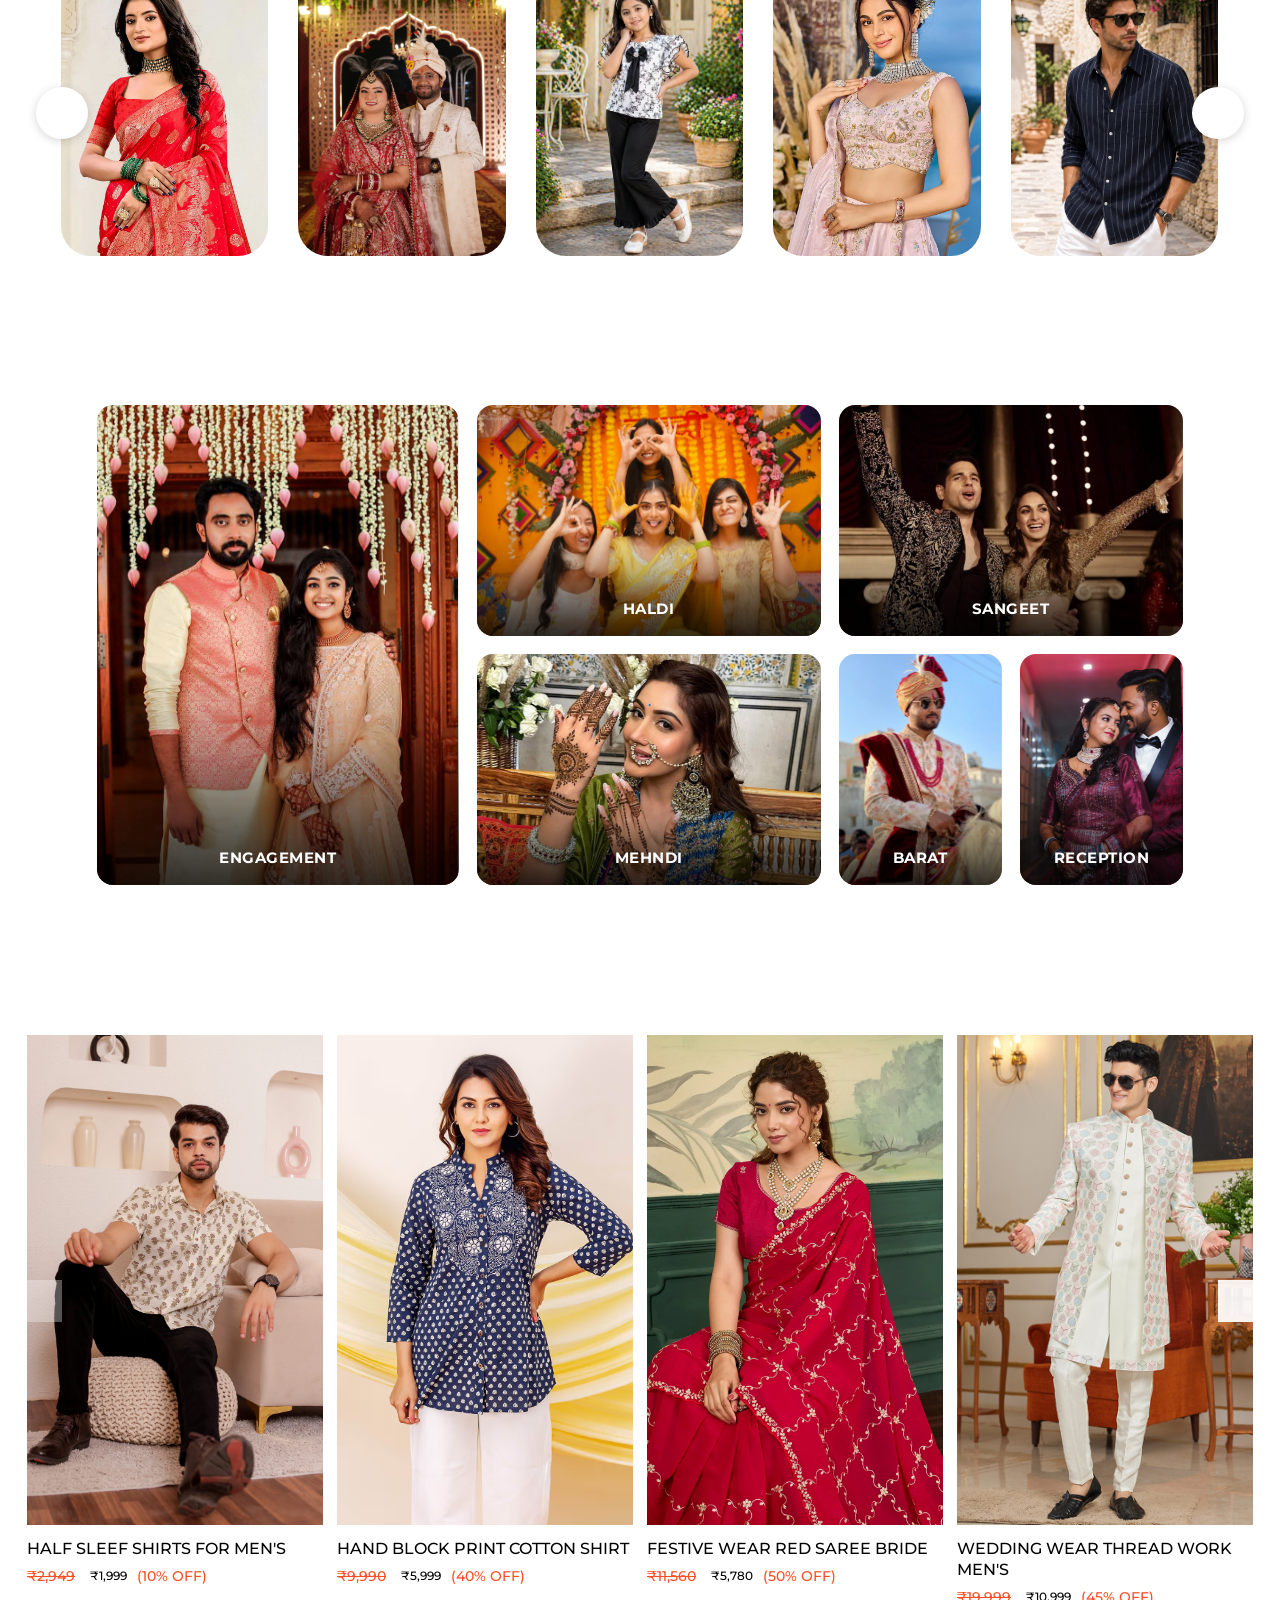
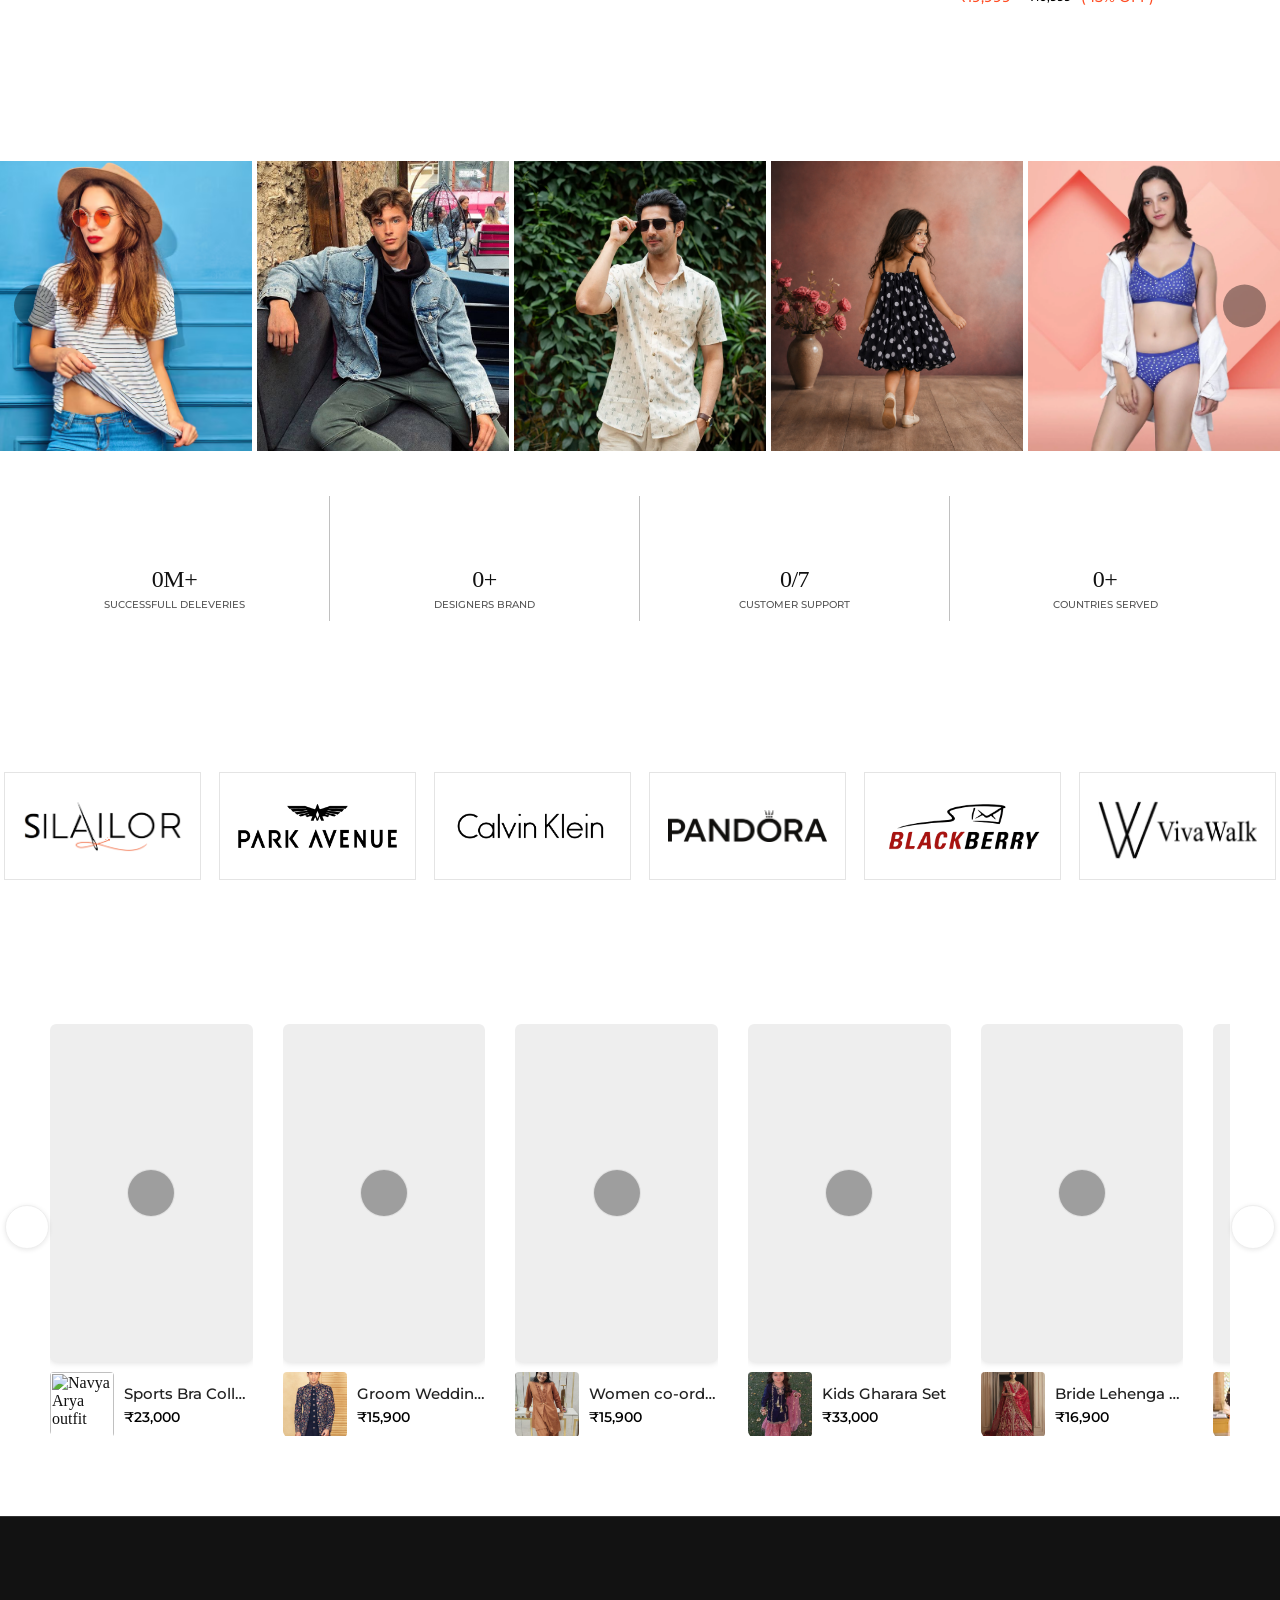
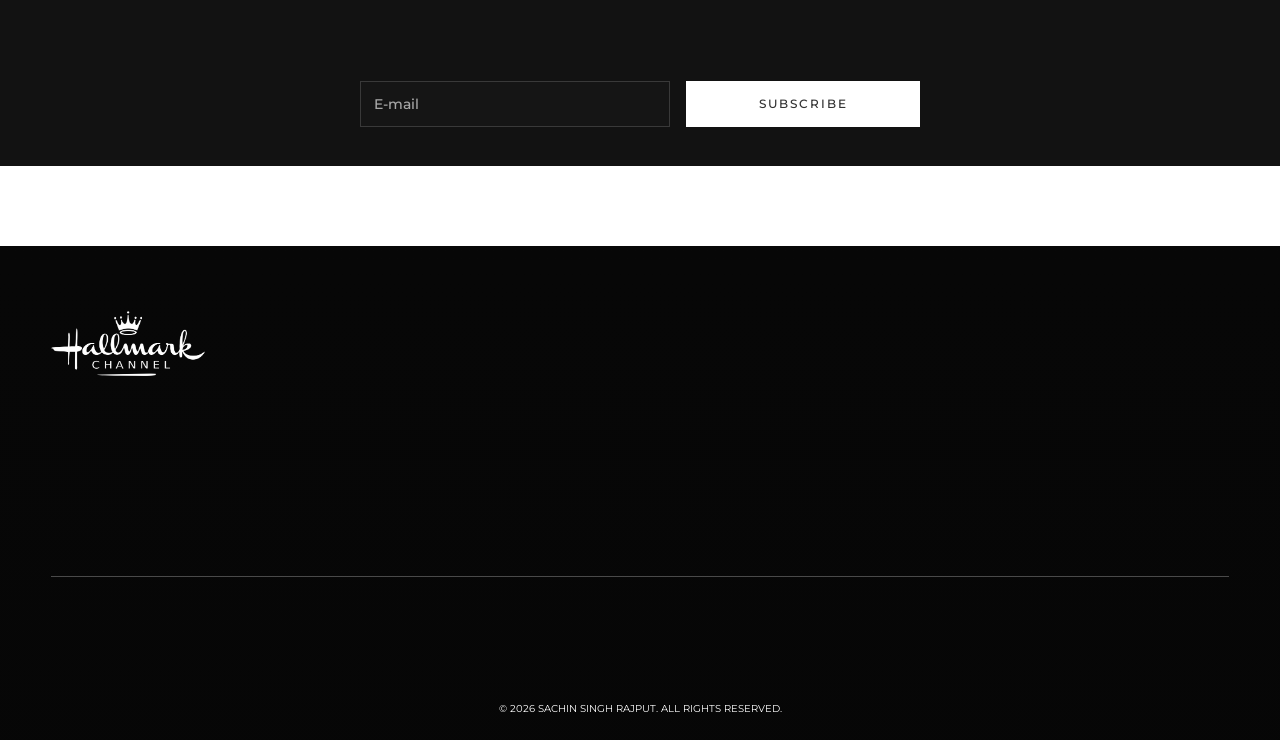
==== commit d945e829: "applied animation everywhere" ====
--- a/index.html
+++ b/index.html
@@ -2132,7 +2132,7 @@
 
      <section class="watch-buy-section">
 
-      <h2 class="clothing-brands-title reveal-left">CLOTH WEBSITE</h2>
+      <h2 class="clothing-brands-title reveal-left">CLOTH WATCH</h2>
 
     <div class="watch-buy-carousel">
 
@@ -2342,7 +2342,7 @@
             Get exclusive offers, latest collections, and style tips straight to your inbox!
         </p>
 
-        <form class="cloth-newsletter-form reveal-left" id="clothNewsletterForm">
+        <form class="cloth-newsletter-form" id="clothNewsletterForm">
             <input
                 type="email"
                 class="cloth-newsletter-email"
@@ -2351,7 +2351,7 @@
                 required
             >
 
-            <button type="submit" class="cloth-newsletter-button reveal-right">
+            <button type="submit" class="cloth-newsletter-button">
                 SUBSCRIBE
             </button>
         </form>
@@ -2445,7 +2445,7 @@
     </div>
 
     <!-- COPYRIGHT -->
-         <p>© 2026 SACHIN SINGH RAJPUT. ALL RIGHTS RESERVED.</p>
+         <p class="sachin-singh">© 2026 SACHIN SINGH RAJPUT. ALL RIGHTS RESERVED.</p>
 
     </div>
 
--- a/index.css
+++ b/index.css
@@ -3070,7 +3070,7 @@
     }
 
     .designer-heading {
-        font-size: 21px;
+        font-size: 18px;
         margin-top: -5px;
         margin-bottom: 13px;
     }
@@ -3092,6 +3092,7 @@
         right: -20px;
     }
 }
+
 
 
 /* ==================================================
@@ -3397,6 +3398,8 @@
     font-size: 28px;
     line-height: 1.3;
     text-align: center;
+      font-family: 'Montserrat', sans-serif; font-weight: 500;
+    
 }
 
 /* DESKTOP GRID */
@@ -3955,6 +3958,7 @@
     width: 100%;
     overflow: hidden;
     background: #ffffff;
+    margin-top: 30px;
 }
 
 /* ================= HEADING ================= */
@@ -3972,6 +3976,9 @@
     font-size: 28px;
     letter-spacing: 3px;
     line-height: 1.2;
+     font-family: 'Montserrat',
+      sans-serif; font-weight: 500;
+    
 }
 
 .jx-instagram-heading p {
@@ -4433,6 +4440,7 @@
     padding: 25px 4px 30px;
     background: #ffffff;
     box-sizing: border-box;
+    margin-top: 30px;
 }
 
 
@@ -4602,6 +4610,7 @@
     overflow: hidden;
     background: #fff;
     box-sizing: border-box;
+    margin-top: 30px;
 }
 
 .watch-buy-section *,
@@ -5757,7 +5766,7 @@
     }
 
     .luxury-footer-navigation a {
-        font-size: 8px;
+        font-size: 9px;
         letter-spacing: -0.1px;
     }
 
@@ -5771,7 +5780,7 @@
     }
 
     .luxury-footer-copyright p {
-        font-size: 9px;
+        font-size: 11px;
     }
 }
 
@@ -6160,8 +6169,10 @@
 
 .new-price {
     color: black;
-    font-size: 14px;
-}
+    font-size: 12px;
+}
+
+
 
 
 /* =========================================================
@@ -6218,6 +6229,7 @@
 
     .quick-shop-link {
         font-size: 10px;
+
     }
 
     .quick-icons {
@@ -6248,6 +6260,7 @@
 
     .old-price {
         margin-right: 2px;
+        font-size: 12px;
     }
 }
 
@@ -9755,4 +9768,9 @@
 .reveal-right.active {
     opacity: 1;
     transform: translate(0, 0);
+}
+
+.sachin-singh{
+    font-size: 10px;
+    text-align: center;
 }
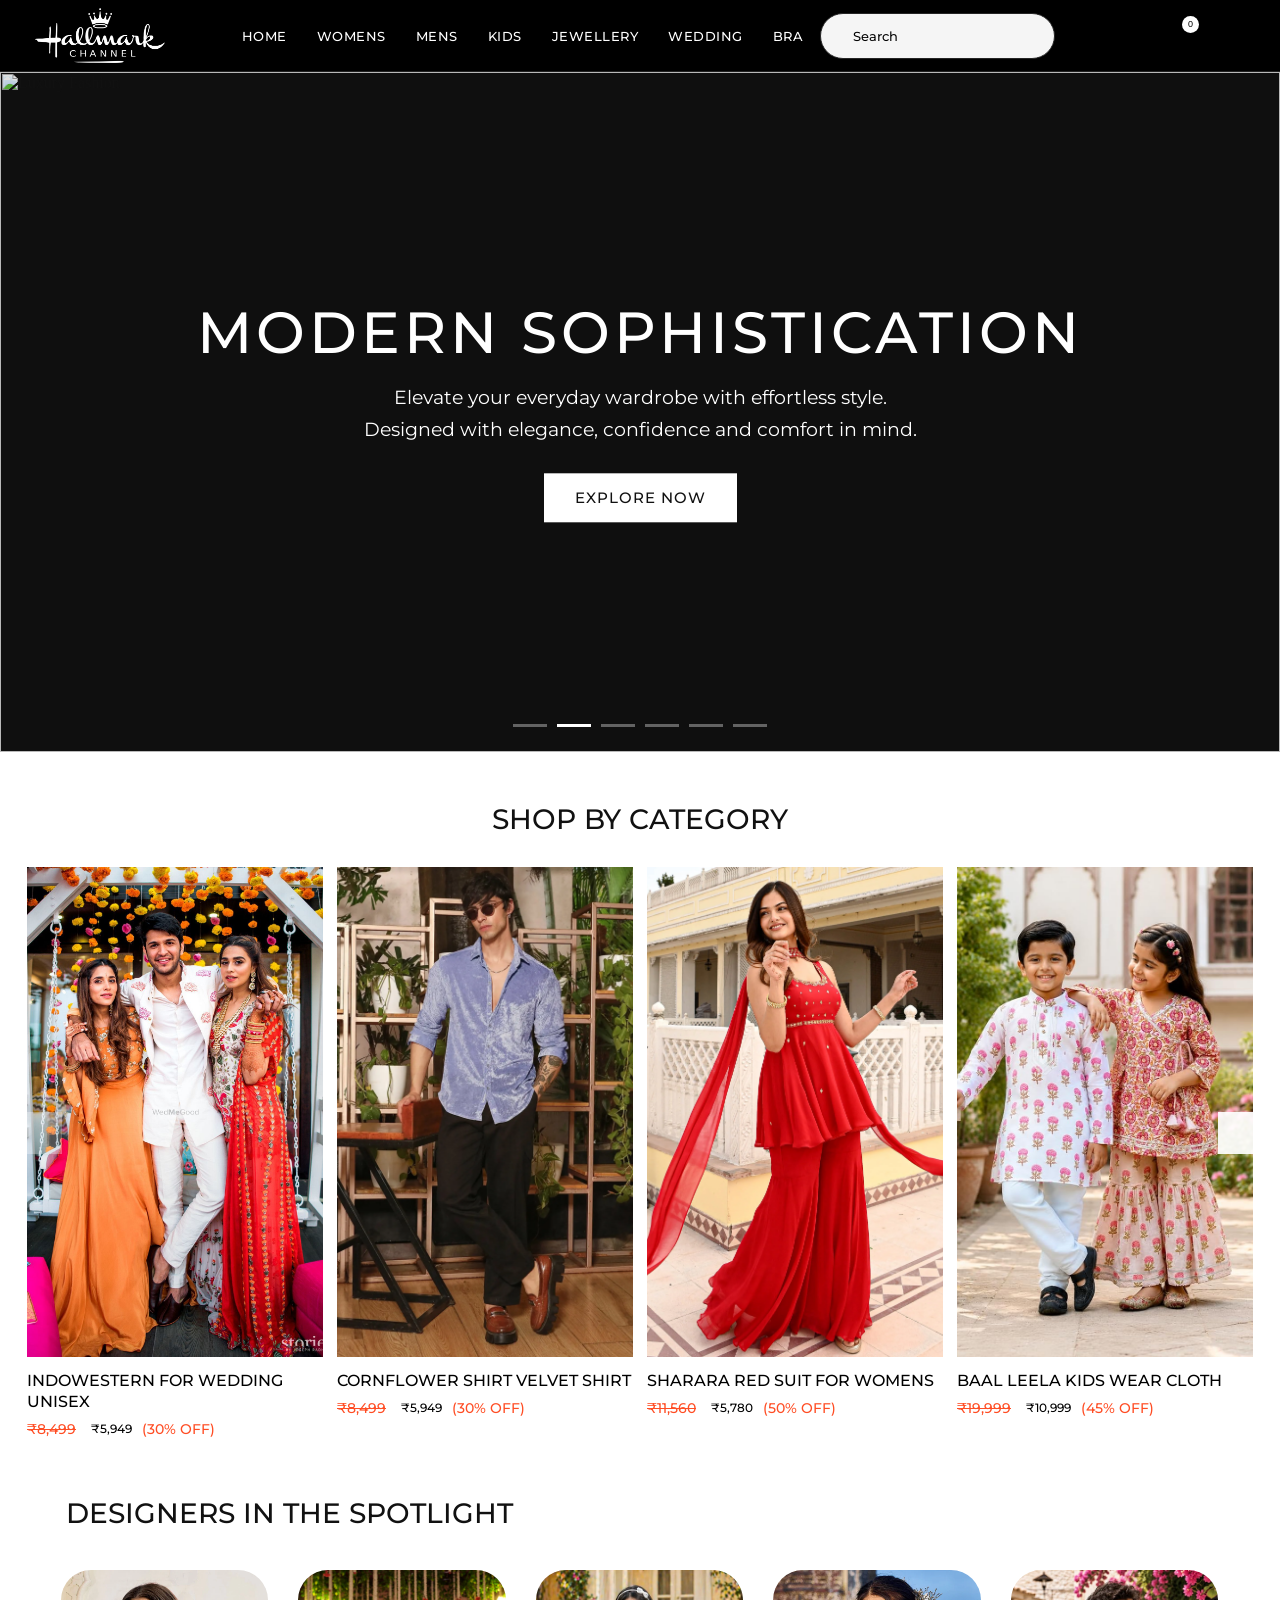
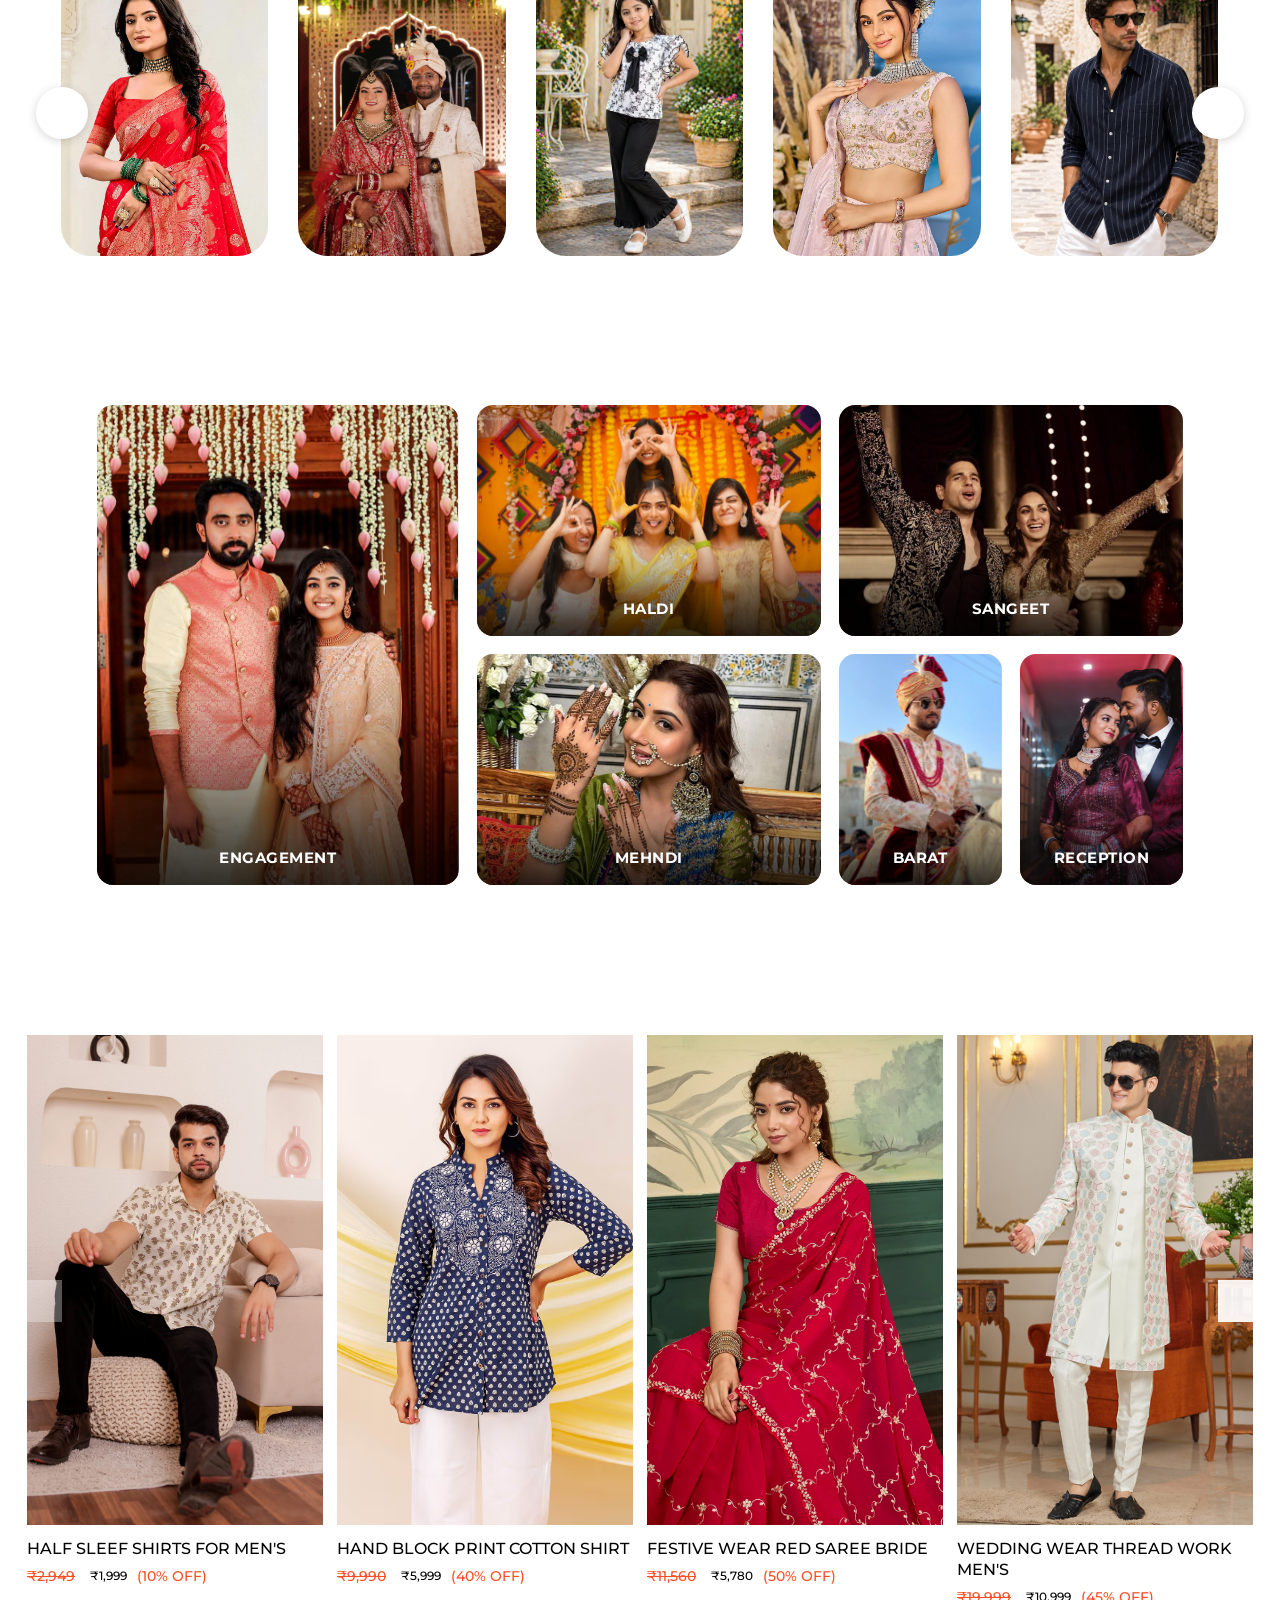
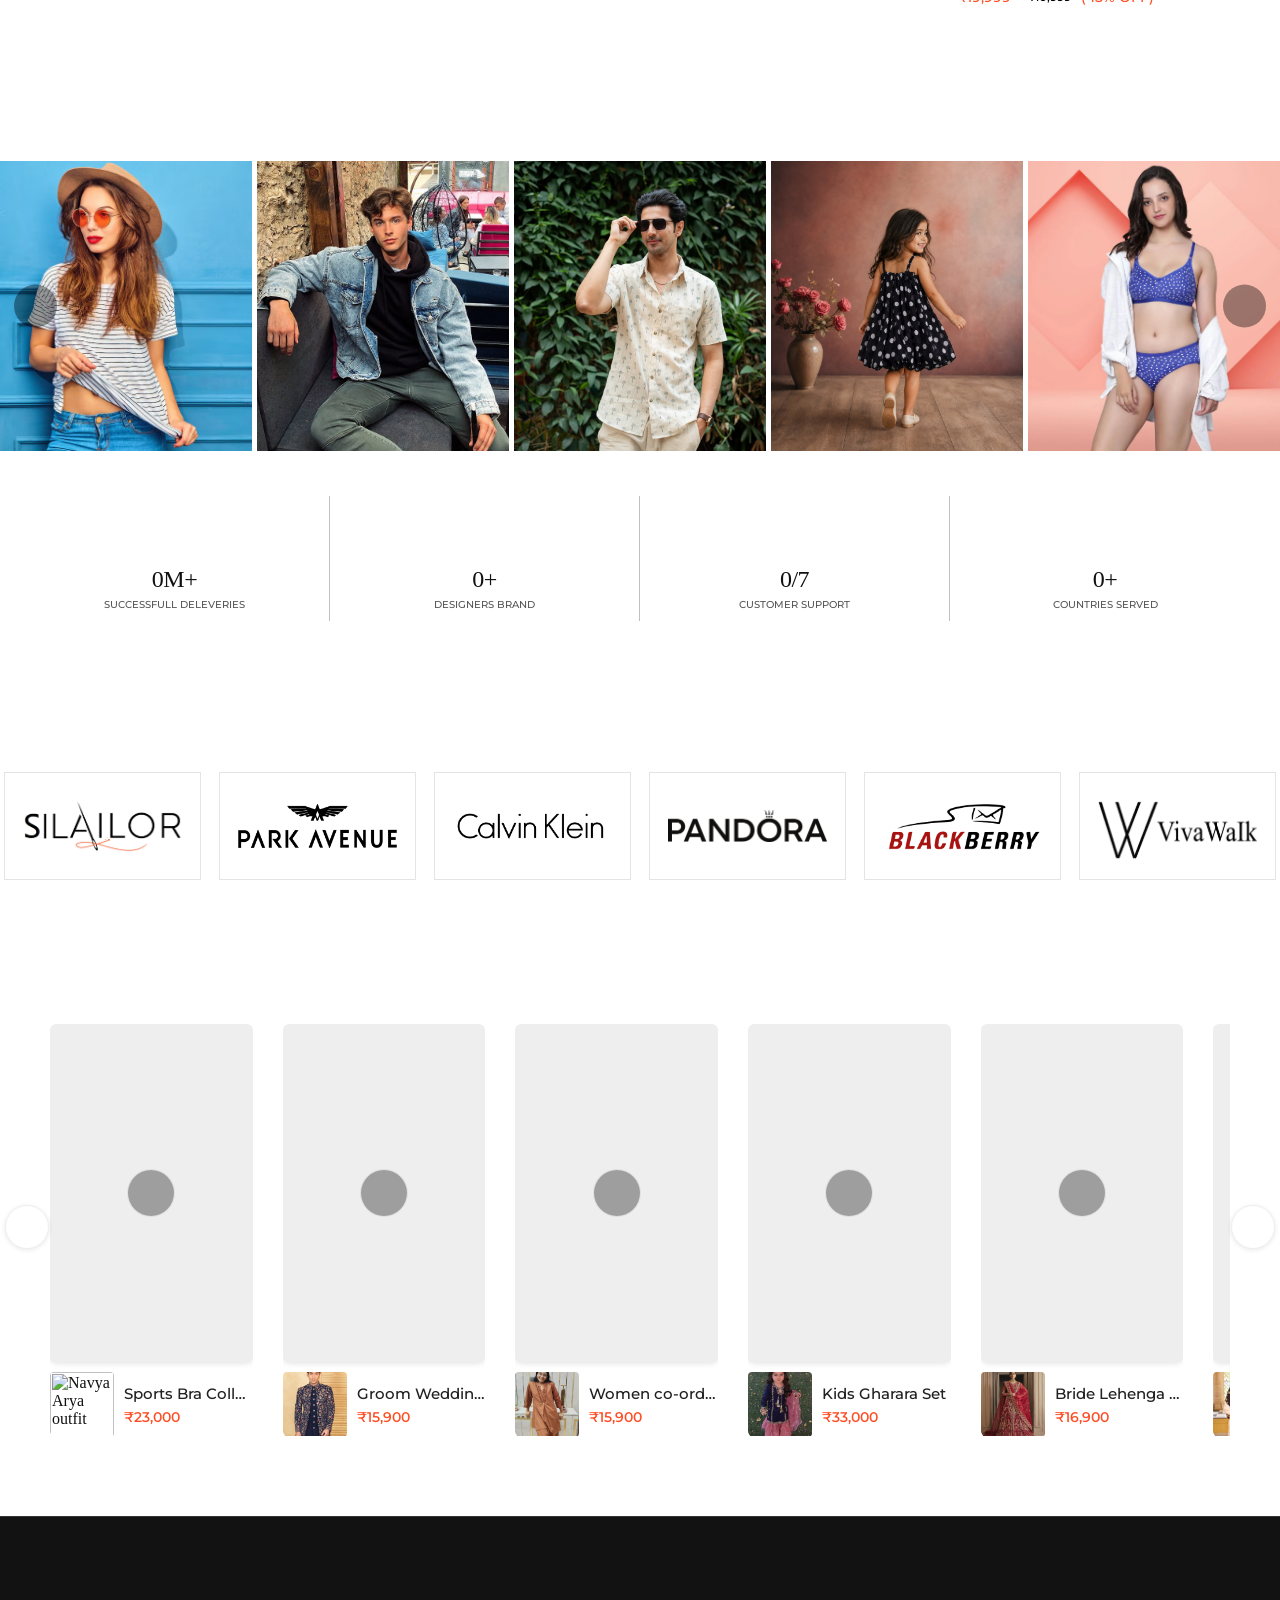
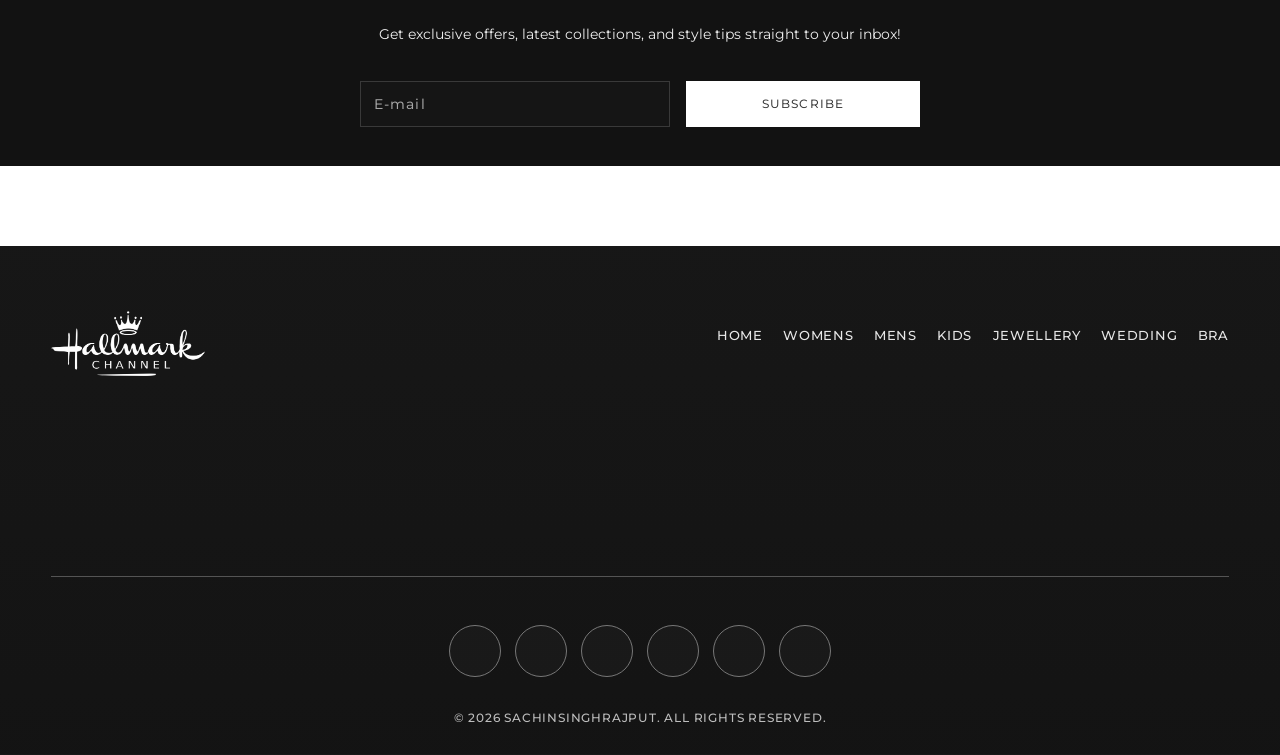
==== commit 23839d13: "final commit" ====
--- a/index.html
+++ b/index.html
@@ -302,7 +302,7 @@
 
             </span>
 
-            <span>Information</span>
+            <span>INFORMATION</span>
 
         </button>
 
@@ -2338,7 +2338,7 @@
 
         <h2 class="cloth-newsletter-title reveal-left">NEWSLETTER</h2>
 
-        <p class="cloth-newsletter-description reveal-left">
+        <p class="cloth-newsletter-description">
             Get exclusive offers, latest collections, and style tips straight to your inbox!
         </p>
 
@@ -2352,7 +2352,7 @@
             >
 
             <button type="submit" class="cloth-newsletter-button">
-                SUBSCRIBE
+                SUBSCRIBE 
             </button>
         </form>
 
@@ -2362,9 +2362,11 @@
 
 <!-- NEWSLETTER PART END -->
 
-
-<!-- FOOTER START -->
-
+  
+ 
+    <!-- ================= FOOTER START ================= -->
+
+    
 
 <footer class="luxury-fashion-footer">
 
@@ -2378,19 +2380,19 @@
                      alt="Fashion Logo">
             </a>
 
-           <!-- <a class="link" href="https://sachinfashion.vercel.app">sachinfashion.vercel.app</a> -->
+            <!-- <p>YOUR STYLE, YOUR STATEMENT</p> -->
         </div>
 
         <!-- NAVIGATION: ALL IN ONE ROW -->
         <nav class="luxury-footer-navigation">
 
-            <a class="reveal-left"  href="index.html">HOME</a>
-            <a class="reveal-left" href="womens.html">WOMENS</a>
-            <a class="reveal-left" href="mens.html">MENS</a>
-            <a class="reveal-left" href="kids.html">KIDS</a>
-            <a class="reveal-left" href="jewellery.html">JEWELLERY</a>
-            <a class="reveal-left" href="wedding.html">WEDDING</a>
-            <a class="reveal-left" href="bra.html">BRA</a>
+            <a href="index.html">HOME</a>
+            <a href="womens.html">WOMENS</a>
+            <a href="mens.html">MENS</a>
+            <a href="kids.html">KIDS</a>
+            <a href="jewellery.html">JEWELLERY</a>
+            <a href="wedding.html">WEDDING</a>
+            <a href="bra.html">BRA</a>
 
         </nav>
 
@@ -2402,28 +2404,28 @@
     <!-- SOCIAL ICONS -->
     <div class="luxury-footer-social">
 
-        <a class="reveal-up" href="https://wa.me/9955776194"
+        <a href="https://wa.me/9955776194"
        target="_blank"
        rel="noopener noreferrer"
        aria-label="WhatsApp">
         <i class="fa-brands fa-whatsapp"></i>
     </a>
 
-        <a class="reveal-up" href="https://x.com/"
+        <a href="https://x.com/"
            target="_blank"
            rel="noopener noreferrer"
            aria-label="Twitter X">
             <i class="fa-brands fa-x-twitter"></i>
         </a>
 
-         <a class="reveal-up" href="https://www.youtube.com/@sachinrajputsingh3368"
+         <a href="https://www.youtube.com/@sachinrajputsingh3368"
        target="_blank"
        rel="noopener noreferrer"
        aria-label="YouTube">
         <i class="fa-brands fa-youtube"></i>
     </a>
 
-        <a class="reveal-up" href="https://instagram.com/star_sachin_rajput?cplk=MXFvcHB3MWo0ODF6Yg%3D%3D"
+        <a href="https://instagram.com/star_sachin_rajput?cplk=MXFvcHB3MWo0ODF6Yg%3D%3D"
            target="_blank"
            rel="noopener noreferrer"
            aria-label="Instagram">
@@ -2433,7 +2435,7 @@
        
 <!-- BIR MANDIR LOCATION -->
   
-<a class="reveal-up" href="https://www.google.com/maps/search/?api=1&query=Shankar+Ji+Shiv+Mandir+Bir+Village+Dhanarua+Patna+Bihar"
+<a href="https://www.google.com/maps/search/?api=1&query=Shankar+Ji+Shiv+Mandir+Bir+Village+Dhanarua+Patna+Bihar"
    target="_blank"
    rel="noopener noreferrer"
    aria-label="Shankar Ji Mandir, Bir Village">
@@ -2442,17 +2444,31 @@
 
 </a>
 
+
+<!-- PHONE ICON -->
+<a href="tel:+919955776194"
+   class="luxury-footer-phone"
+   aria-label="Call 9955776194"
+   title="9955776194">
+
+    <i class="fa-solid fa-phone"></i>
+
+</a>
+
+  
     </div>
 
     <!-- COPYRIGHT -->
-         <p class="sachin-singh">© 2026 SACHIN SINGH RAJPUT. ALL RIGHTS RESERVED.</p>
-
+    <div class="luxury-footer-copyright">
+        <p>© 2026 SACHINSINGHRAJPUT. ALL RIGHTS RESERVED.</p>
     </div>
 
 </footer>
 
-
-<!-- FOOTER END -->
+    <!-- ================= FOOTER END ================= -->
+
+
+  
 
 
 
--- a/index.css
+++ b/index.css
@@ -655,6 +655,17 @@
     display: flex;
     align-items: center;
     justify-content: center;
+     transition:
+        background-color 1.2s cubic-bezier(0.22, 1, 0.36, 1),
+        color 1.2s cubic-bezier(0.22, 1, 0.36, 1),
+        box-shadow 1.2s cubic-bezier(0.22, 1, 0.36, 1);
+    
+}
+.popup-icon:hover{
+    background-color: black;
+    color:white;
+      box-shadow: 0 6px 22px rgba(0, 0, 0, 0.12);
+    
 }
 
 .popup-icon i {
@@ -670,6 +681,8 @@
     margin-bottom: 12px;
     text-align: center;
     font-size: 24px;
+    font-family: 'Montserrat', sans-serif;
+    font-weight: 500;
 }
 
 .popup-box p {
@@ -678,7 +691,9 @@
     text-align: center;
     line-height: 1.7;
     font-size: 13px;
-    color: #666666;
+    color: black;
+    font-family: 'Montserrat', sans-serif;
+    font-weight: 400;
 }
 
 
@@ -699,6 +714,16 @@
     padding: 11px 13px;
     background: #f7f7f7;
     font-size: 13px;
+     font-family: 'Montserrat', sans-serif;
+    font-weight: 400;
+      transition: background-color
+       0.6s ease, color 0.6s ease;
+    
+}
+.popup-content-list div:hover{
+     background-color: black;
+     color:white;
+     
 }
 
 .popup-content-list i {
@@ -760,6 +785,8 @@
 .popup-main-btn {
     background: #111111;
     color: #ffffff;
+    font-family: 'Montserrat', sans-serif;
+    font-weight: 400;
 }
 
 .popup-main-btn:hover {
@@ -770,6 +797,8 @@
 .popup-secondary-btn {
     background: #ffffff;
     color: #111111;
+     font-family: 'Montserrat', sans-serif;
+    font-weight: 400;
 }
 
 .popup-secondary-btn:hover {
@@ -1255,6 +1284,7 @@
         gap: 15px;
         margin: 0 10px;
         overflow: hidden;
+       
     }
 
     .desktop-menu a {
@@ -2030,6 +2060,7 @@
 .profile-popup {
     background: #ffffff;
     color: #111111;
+
 }
 /* SEARCH BOX */
 .search-box {
@@ -2045,6 +2076,8 @@
     /* background: #ffffff !important; */
     color: #000000 !important;
     -webkit-text-fill-color: #000000 !important;
+    font-family: 'Montserrat', sans-serif;
+    font-weight: 480;
 }
 
 .search-box input:focus {
@@ -2141,6 +2174,9 @@
     display: block;
     object-fit: cover;
     object-position: center;
+     filter: brightness(1.1);
+    
+   
 }
 
 
@@ -2298,6 +2334,7 @@
 
     .fashion-banner-slide img {
         object-position: center;
+        filter: brightness(1.1);
     }
 
 
@@ -3070,7 +3107,7 @@
     }
 
     .designer-heading {
-        font-size: 18px;
+        font-size: 17px;
         margin-top: -5px;
         margin-bottom: 13px;
     }
@@ -4750,7 +4787,7 @@
 
 .watch-buy-info span {
     display: block;
-    color:black;
+    color:#FF4D24;
     font-size: 14px;
      font-family: 'Montserrat', sans-serif;
     font-weight: 550;
@@ -5077,7 +5114,7 @@
     font-size: 14px;
     line-height: 1.7;
     font-family: 'Montserrat', -apple-system, BlinkMacSystemFont, "Segoe UI", Roboto, sans-serif;
-    font-weight: 450;
+    font-weight: 400;
 }
 
 .cloth-newsletter-form {
@@ -5104,12 +5141,17 @@
     background: rgba(25, 25, 25, 0.55);
     color: #ffffff;
     font-size: 14px;
+
     transition:
         border-color 0.25s ease,
         background-color 0.25s ease,
         box-shadow 0.25s ease;
-        font-family: 'Montserrat', -apple-system, BlinkMacSystemFont, "Segoe UI", Roboto, sans-serif;
-    font-weight: 520;
+        /* font-family: 'Montserrat', -apple-system, BlinkMacSystemFont, "Segoe UI", Roboto, sans-serif;
+    font-weight: 520; */
+
+      font-family: 'Montserrat', sans-serif;
+    font-weight: 450;
+    letter-spacing: 1.1px;
         
         
 }
@@ -5138,14 +5180,17 @@
     background: #ffffff;
     color: #333333;
     font-size: 12px;
-    letter-spacing: 2px;
+    letter-spacing: 1.1px;
     cursor: pointer;
     transition:
         background-color 0.3s ease,
         color 0.3s ease,
         border-color 0.3s ease;
-          font-family: 'Montserrat', -apple-system, BlinkMacSystemFont, "Segoe UI", Roboto, sans-serif;
-    font-weight: 520;
+          /* font-family: 'Montserrat', -apple-system, BlinkMacSystemFont, "Segoe UI", Roboto, sans-serif;
+    font-weight: 520; */
+      font-family: 'Montserrat', sans-serif;
+    font-weight: 450;
+     letter-spacing: 1.1px;
 }
 
 .cloth-newsletter-button:hover {
@@ -5357,7 +5402,7 @@
     padding: 65px 6% 25px;
 
     color: #ffffff;
-    background: #101010;
+     background-color: #111111c9;
 
     background-image:
         linear-gradient(
@@ -5365,7 +5410,7 @@
             rgba(3, 3, 3, 0.74)
             
         ),
-        url("https://riactive.in/cdn/shop/files/Bottoms_Banner.png?v=1781767933&width=2000");
+        url("");
     background-size: cover;
     background-position: center;
     background-repeat: no-repeat;
@@ -5766,7 +5811,7 @@
     }
 
     .luxury-footer-navigation a {
-        font-size: 9px;
+        font-size: 7px;
         letter-spacing: -0.1px;
     }
 
@@ -8123,6 +8168,8 @@
         background 0.35s ease,
         color 0.35s ease,
         border-color 0.35s ease;
+        font-family: 'Montserrat', sans-serif;
+    font-weight: 450;
 }
 
 /* BUTTON UNDERLINE */
@@ -9770,7 +9817,41 @@
     transform: translate(0, 0);
 }
 
-.sachin-singh{
-    font-size: 10px;
-    text-align: center;
-}+
+/* *** */
+
+/* FOOTER ICON FIX - PHONE ONLY */
+
+@media screen and (min-width: 320px) and (max-width: 767px) {
+
+    .luxury-fashion-footer .luxury-footer-social {
+        display: flex !important;
+        align-items: center;
+        justify-content: center;
+        flex-wrap: wrap;
+        gap: 12px;
+    }
+
+    .luxury-fashion-footer .luxury-footer-social a {
+        display: inline-flex !important;
+        align-items: center;
+        justify-content: center;
+        width: 38px;
+        height: 38px;
+        flex-shrink: 0;
+        visibility: visible !important;
+        opacity: 1 !important;
+    }
+
+    .luxury-fashion-footer .luxury-footer-social a i,
+    .luxury-fashion-footer .luxury-footer-social a svg {
+        display: inline-block !important;
+        font-size: 13px;
+        color: #ffffff !important;
+        visibility: visible !important;
+        opacity: 1 !important;
+    }
+
+}
+
+/* ****** */
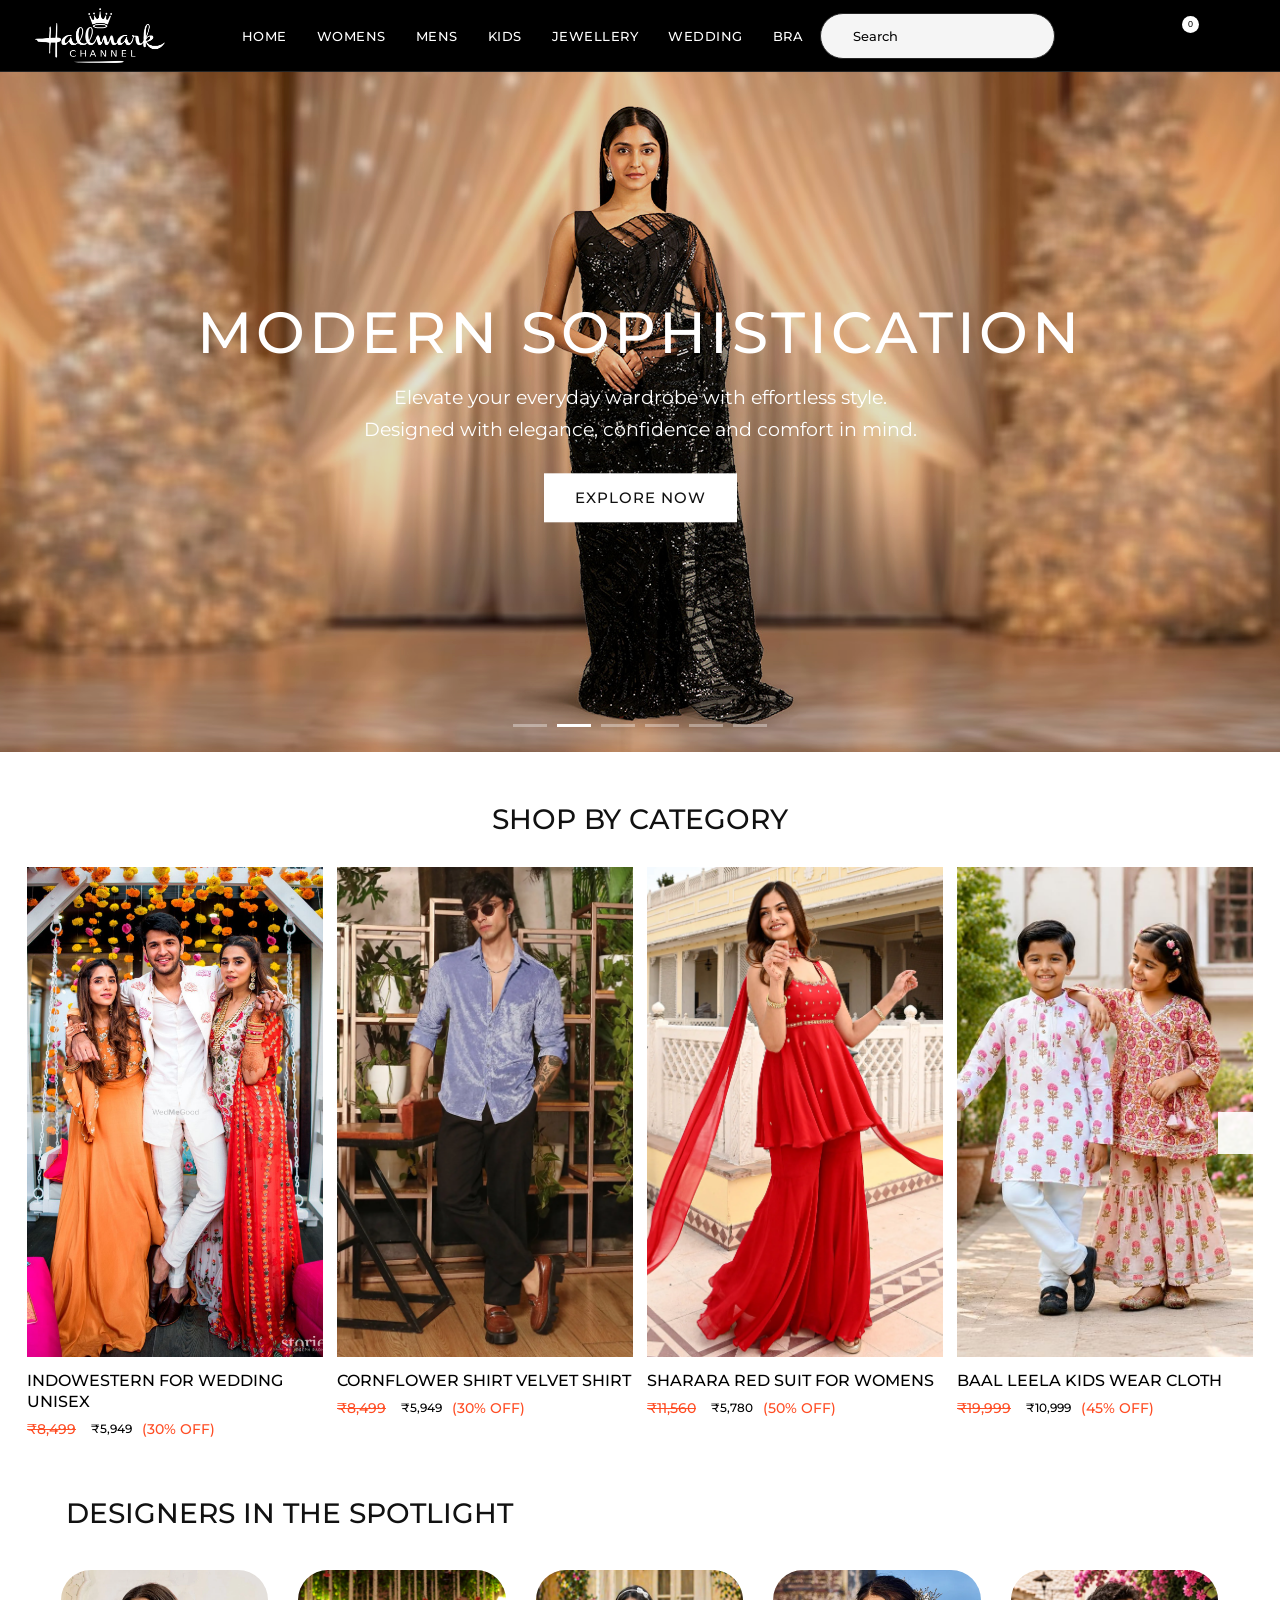
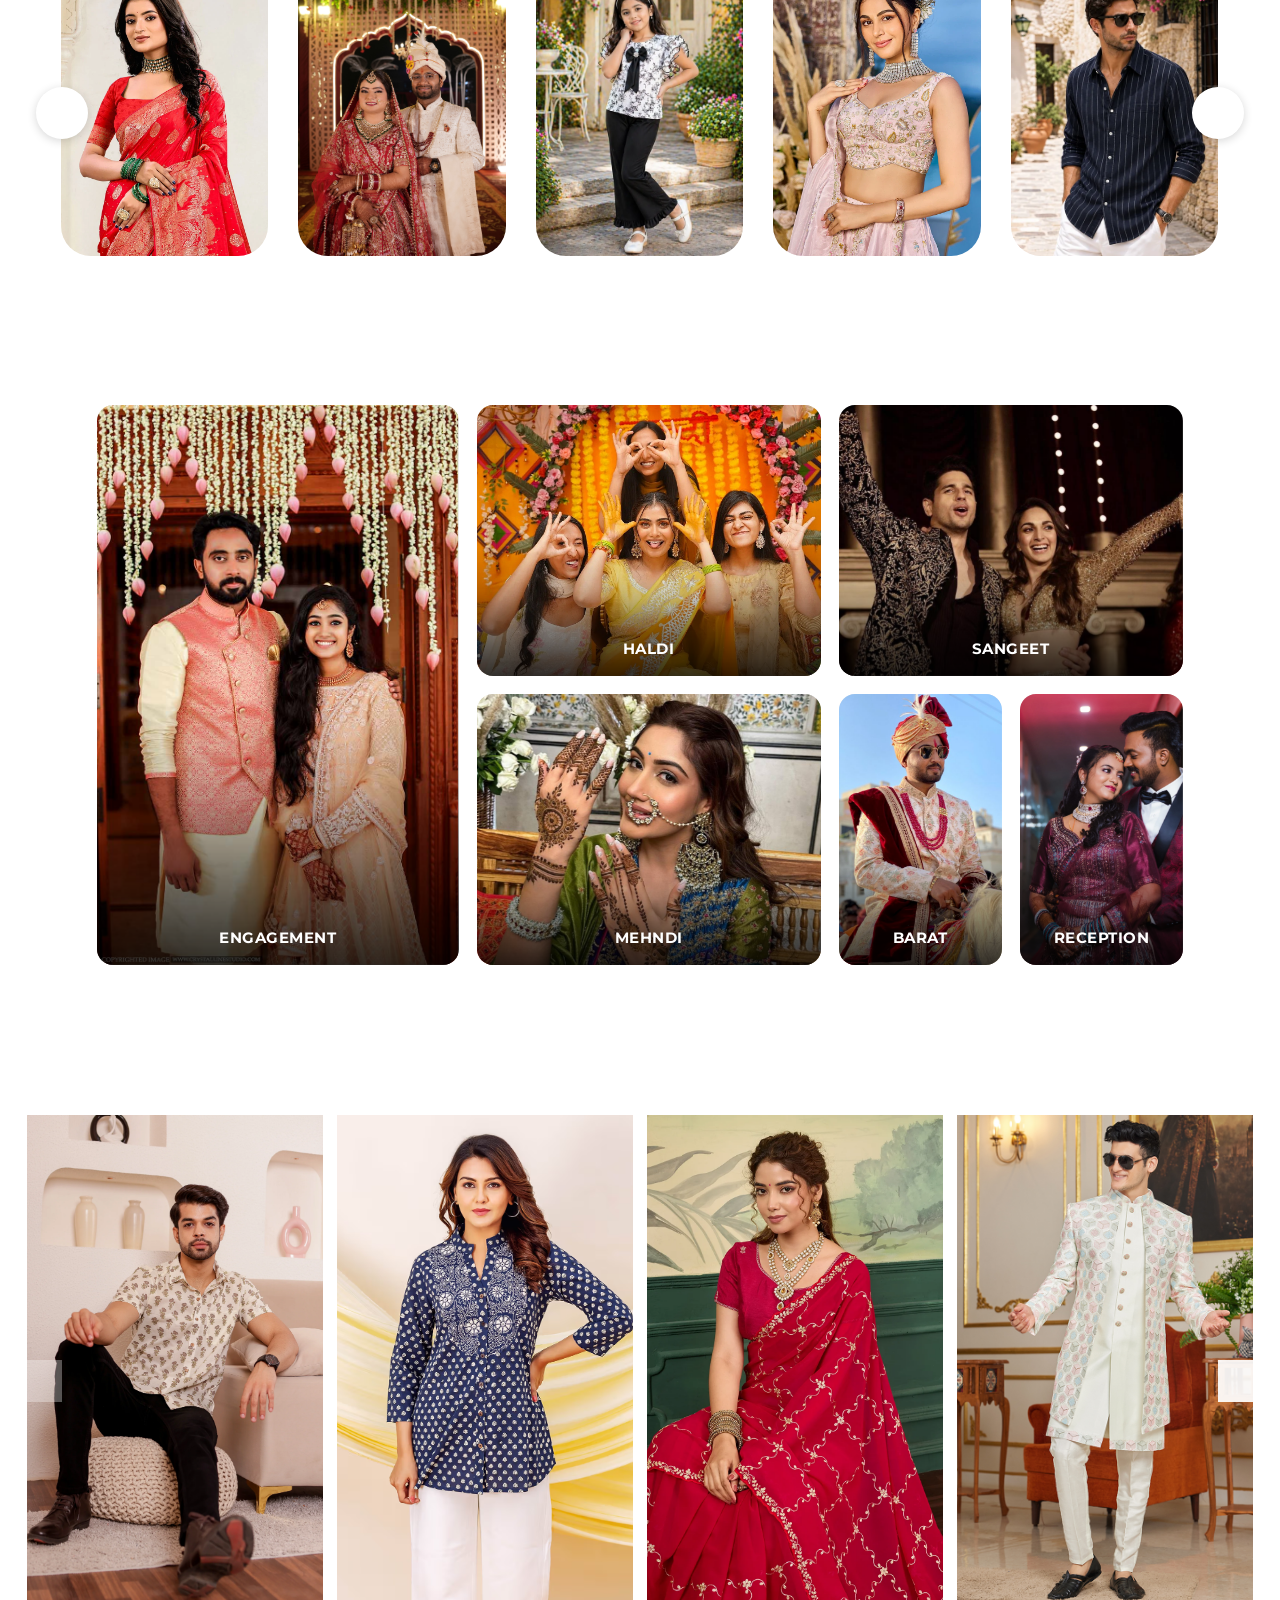
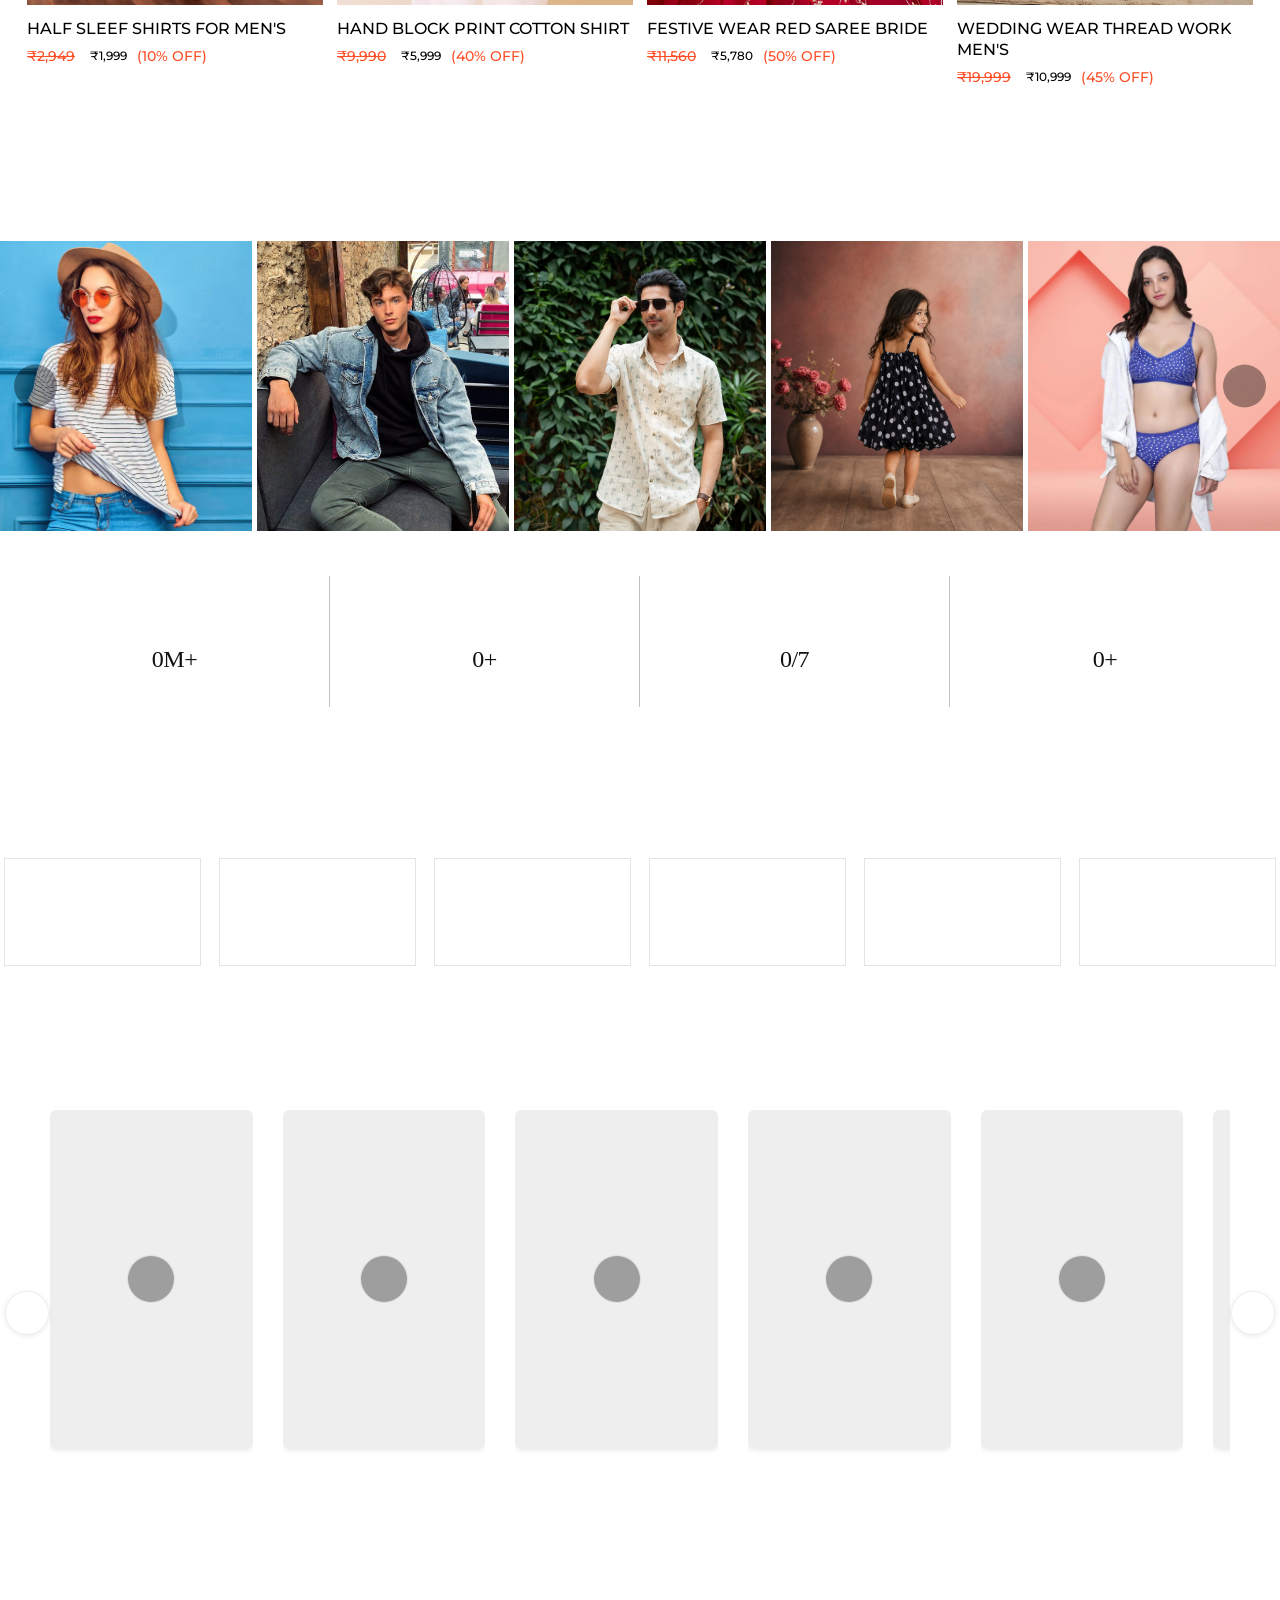
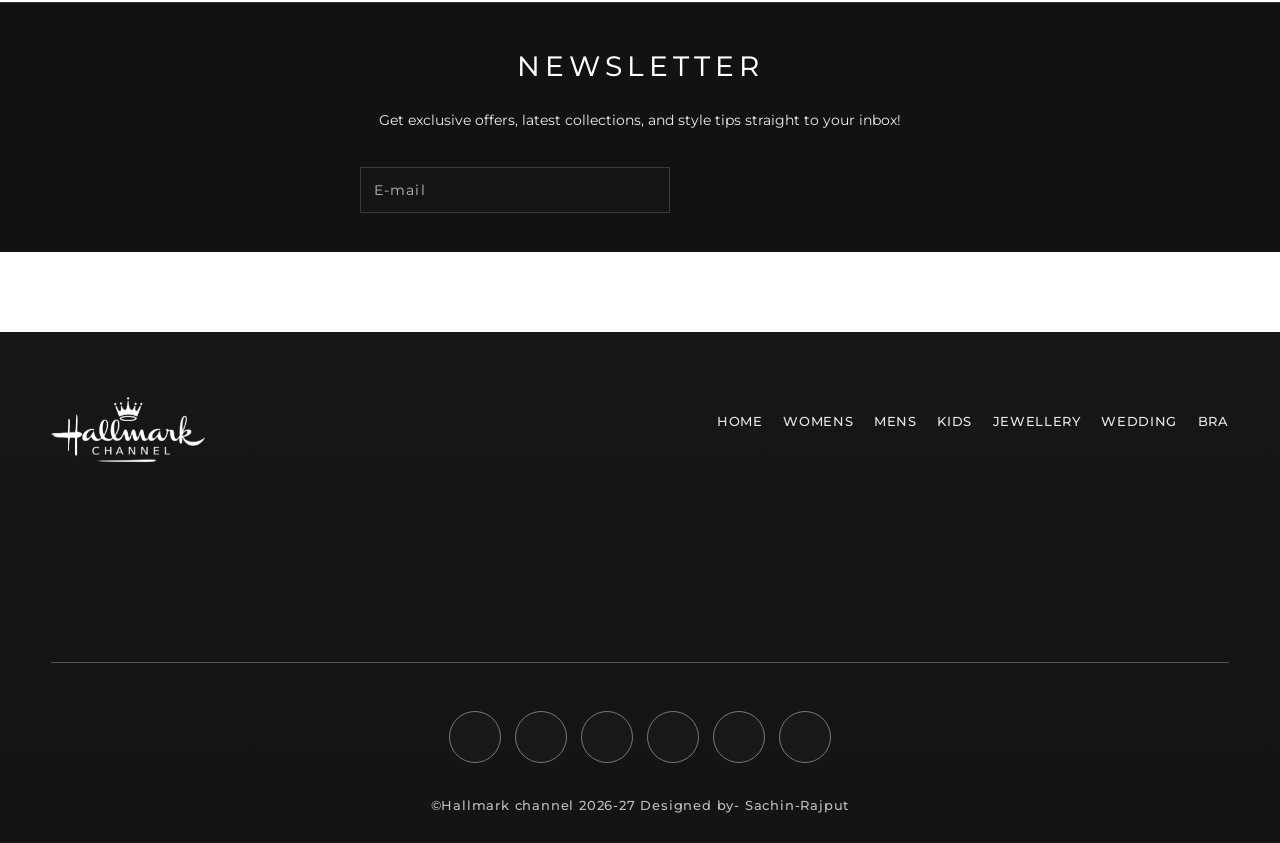
==== commit 64b9a20d: "uploaded images" ====
--- a/index.html
+++ b/index.html
@@ -568,7 +568,7 @@
 
         <span class="cart-number">0</span>
 
-        <span>Items in your cart</span>
+        <span>In your cart</span>
 
     </div>
 
@@ -747,7 +747,7 @@
 
                 <!-- 1025 - 1599 LAPTOP / DESKTOP -->
                 <source media="(min-width: 1025px) and (max-width: 1599px)"
-                    srcset="https://www.manyavar.com/on/demandware.static/-/Library-Sites-ManyavarSharedLibrary/default/dw982e135f/manyavar%20images%20m/51937/Mohey%20Apparel%20-%20How%20to%20Style%20a%20Black%20Saree%20for%20Evening%20Events_D.jpg">
+                    srcset="image-folder/single-black-saree-banner.jpg">
 
                 <!-- 1600 - 2560 LARGE SCREEN -->
                 <source media="(min-width: 1600px)" srcset="image-folder/large-screen.png">
@@ -797,7 +797,7 @@
 
                 <!-- 1025 - 1599 LAPTOP / DESKTOP -->
                 <source media="(min-width: 1025px) and (max-width: 1599px)"
-                    srcset="https://www.manyavar.com/on/demandware.static/-/Library-Sites-ManyavarSharedLibrary/default/dw3abda3f4/manyavar%20images%20m/51937/Manyavar%20Apparel%20-%20Top%20Indo%20Western%20Sherwani%20Styles%20for%20Kids%20This%20Wedding%20Season_D%20copy.jpg">
+                    srcset="image-folder/kids-three-children-image.jpg">
 
                 <!-- 1600 - 2560 LARGE SCREEN -->
                 <source media="(min-width: 1600px)" srcset="image-folder/large-childhood.png">
@@ -847,7 +847,7 @@
 
                 <!-- 1025 - 1599 LAPTOP / DESKTOP -->
                 <source media="(min-width: 1025px) and (max-width: 1599px)"
-                    srcset="https://mirasl.com/cdn/shop/collections/mirasl-3-piece-stitched-printed-lawn-suit-ready-to-wear-banner.jpg?v=1783604667">
+                    srcset="image-folder/women-three-suit-image.jpg">
 
                 <!-- 1600 - 2560 LARGE SCREEN -->
                 <source media="(min-width: 1600px)" srcset="image-folder/bride-sofa.png">
@@ -897,7 +897,7 @@
 
                 <!-- 1025 - 1599 LAPTOP / DESKTOP -->
                 <source media="(min-width: 1025px) and (max-width: 1599px)"
-                    srcset="https://cdn.shopify.com/s/files/1/0725/0558/9951/files/banner_slide1_e1e304b7-ef44-4b58-979d-31a90650404d.png?v=1781167418">
+                    srcset="image-folder/lehenga-bride-single-image.webp">
 
                 <!-- 1600 - 2560 LARGE SCREEN -->
                 <source media="(min-width: 1600px)" srcset="image-folder/three-ladies.png">
@@ -949,7 +949,7 @@
 
                 <!-- 1025 - 1599 LAPTOP / DESKTOP -->
                 <source media="(min-width: 1025px) and (max-width: 1599px)"
-                    srcset="https://cdn.shopify.com/s/files/1/0271/4314/3495/files/web_banner_title_invisible-02.jpg?v=1787305012">
+                    srcset="image-folder/bra-girl-banner.jpg">
 
                 <!-- 1600 - 2560 LARGE SCREEN -->
                 <source media="(min-width: 1600px)" srcset="image-folder/white-bra.png">
@@ -1255,7 +1255,7 @@
                         <div class="bestseller-image-box">
 
                             <img src="image-folder/new-add-bra-image.jpg" alt="Green Festive Suit">
-z
+
                             <a href="#" class="bestseller-shop-btn">
                                 SHOP NOW
                             </a>
@@ -2025,45 +2025,45 @@
             <!-- Item 1 -->
             <div class="stat-item">
                 <div class="stat-icon">
-                    <i class="fa-solid fa-location-dot"></i>
+                    <i class="fa-solid fa-location-dot  reveal-up"></i>
                 </div>
                 <div class="stat-number-box">
                     <span class="counter" data-target="5">0</span>M+
                 </div>
-                <div class="stat-label">SUCCESSFULL DELEVERIES</div>
+                <div class="stat-label reveal-left">SUCCESSFULL DELEVERIES</div>
             </div>
 
             <!-- Item 2 -->
             <div class="stat-item">
                 <div class="stat-icon">
-                    <i class="fa-solid fa-shirt"></i>
+                    <i class="fa-solid fa-shirt reveal-up"></i>
                 </div>
                 <div class="stat-number-box">
                     <span class="counter" data-target="1500">0</span>+
                 </div>
-                <div class="stat-label">DESIGNERS BRAND</div>
+                <div class="stat-label reveal-left">DESIGNERS BRAND</div>
             </div>
 
             <!-- Item 3 -->
             <div class="stat-item">
                 <div class="stat-icon">
-                    <i class="fa-solid fa-headset"></i>
+                    <i class="fa-solid fa-headset  reveal-up"></i>
                 </div>
                 <div class="stat-number-box">
                     <span class="counter" data-target="24">0</span>/7
                 </div>
-                <div class="stat-label">CUSTOMER SUPPORT</div>
+                <div class="stat-label reveal-left">CUSTOMER SUPPORT</div>
             </div>
 
             <!-- Item 4 -->
             <div class="stat-item">
                 <div class="stat-icon">
-                    <i class="fa-solid fa-globe"></i>
+                    <i class="fa-solid fa-globe reveal-up"></i>
                 </div>
                 <div class="stat-number-box">
                     <span class="counter" data-target="75">0</span>+
                 </div>
-                <div class="stat-label">COUNTRIES SERVED</div>
+                <div class="stat-label reveal-left">COUNTRIES SERVED</div>
             </div>
 
         </div>
@@ -2085,35 +2085,35 @@
 
                 <!-- BRAND 1 -->
                 <div class="clothing-brand-card">
-                    <img src="image-folder/silailor-img.png" alt="Fashion Brand">
+                    <img class="reveal-up" src="image-folder/silailor-img.png" alt="Fashion Brand">
                 </div>
 
                 <!-- BRAND 2 -->
                 <div class="clothing-brand-card">
-                    <img src="image-folder/park-avenue-img.png"
+                    <img class="reveal-up" src="image-folder/park-avenue-img.png"
                         alt="Fashion Brand">
                 </div>
 
                 <!-- BRAND 3 -->
                 <div class="clothing-brand-card">
-                    <img src="image-folder/calvin-clein.png" alt="Fashion Brand">
+                    <img class="reveal-up" src="image-folder/calvin-clein.png" alt="Fashion Brand">
                 </div>
 
                 <!-- BRAND 4 -->
                 <div class="clothing-brand-card">
-                    <img src="image-folder/pandora.webp"
+                    <img class="reveal-up" src="image-folder/pandora.webp"
                         alt="Fashion Brand">
                 </div>
 
                 <!-- BRAND 5 -->
                 <div class="clothing-brand-card">
-                    <img src="image-folder/black-berry-img.png"
+                    <img class="reveal-up" src="image-folder/black-berry-img.png"
                         alt="Fashion Brand">
                 </div>
 
                 <!-- BRAND 6 -->
                 <div class="clothing-brand-card">
-                    <img src="image-folder/viva-walk.webp"
+                    <img class="reveal-up" src="image-folder/viva-walk.webp"
                         alt="Fashion Brand">
                 </div>
 
@@ -2152,7 +2152,7 @@
                             <i class="fa-solid fa-pause"></i>
                         </button>
                     </div>
-                    <div class="watch-buy-product">
+                    <div class="watch-buy-product reveal-up">
                         <img src="https://iciw.centracdn.net/client/dynamic/images/13167_fcb8775479-13798-440-1-1350x0.jpg" alt="Navya Arya outfit">
                         <div class="watch-buy-info">
                             <p>Sports Bra Collection </p>
@@ -2169,7 +2169,7 @@
                             <i class="fa-solid fa-pause"></i>
                         </button>
                     </div>
-                    <div class="watch-buy-product">
+                    <div class="watch-buy-product reveal-up">
                         <img src="image-folder/grrom-img.webp" alt="Designer outfit">
                         <div class="watch-buy-info">
                             <p>Groom Wedding Buy</p>
@@ -2186,7 +2186,7 @@
                             <i class="fa-solid fa-pause"></i>
                         </button>
                     </div>
-                    <div class="watch-buy-product">
+                    <div class="watch-buy-product reveal-up">
                         <img src="image-folder/third-video-img.webp" alt="Blue designer outfit">
                         <div class="watch-buy-info">
                             <p>Women co-ords New</p>
@@ -2203,7 +2203,7 @@
                             <i class="fa-solid fa-pause"></i>
                         </button>
                     </div>
-                    <div class="watch-buy-product">
+                    <div class="watch-buy-product reveal-up">
                         <img src="image-folder/kids-img.webp" alt="Sahara Glow outfit">
                         <div class="watch-buy-info">
                             <p>Kids Gharara Set</p>
@@ -2220,7 +2220,7 @@
                             <i class="fa-solid fa-pause"></i>
                         </button>
                     </div>
-                    <div class="watch-buy-product">
+                    <div class="watch-buy-product reveal-up">
                         <img src="image-folder/saree-img.avif" alt="Pink designer outfit">
                         <div class="watch-buy-info">
                             <p>Bride Lehenga Party</p>
@@ -2237,7 +2237,7 @@
                             <i class="fa-solid fa-pause"></i>
                         </button>
                     </div>
-                    <div class="watch-buy-product">
+                    <div class="watch-buy-product reveal-up">
                         <img src="image-folder/black-emroyed-suit.avif" alt="Designer collection">
                         <div class="watch-buy-info">
                             <p>Black embroyed suit</p>
@@ -2254,7 +2254,7 @@
                             <i class="fa-solid fa-pause"></i>
                         </button>
                     </div>
-                    <div class="watch-buy-product">
+                    <div class="watch-buy-product reveal-up">
                         <img src="image-folder/bollywood-image.webp" alt="Festive outfit">
                         <div class="watch-buy-info">
                             <p>Bollywood Net Saree</p>
@@ -2271,7 +2271,7 @@
                             <i class="fa-solid fa-pause"></i>
                         </button>
                     </div>
-                    <div class="watch-buy-product">
+                    <div class="watch-buy-product reveal-up">
                         <img src="image-folder/neckless-img.webp" alt="Luxury outfit">
                         <div class="watch-buy-info">
                             <p>Lina Multi Neckless</p>
@@ -2288,7 +2288,7 @@
                             <i class="fa-solid fa-pause"></i>
                         </button>
                     </div>
-                    <div class="watch-buy-product">
+                    <div class="watch-buy-product reveal-up">
                         <img src="image-folder/groom-handpose.avif" alt="Signature outfit">
                         <div class="watch-buy-info">
                             <p>Signature Style Trend</p>
@@ -2305,7 +2305,7 @@
                             <i class="fa-solid fa-pause"></i>
                         </button>
                     </div>
-                    <div class="watch-buy-product">
+                    <div class="watch-buy-product reveal-up">
                         <img src="image-folder/nose-ring.webp" alt="Premium designer outfit">
                         <div class="watch-buy-info">
                             <p>Nose Ring Solid Gold</p>
@@ -2336,13 +2336,13 @@
     <div class="cloth-newsletter-content">
         <!-- <p class="cloth-newsletter-subtitle">KEEP ME UPDATED</p> -->
 
-        <h2 class="cloth-newsletter-title reveal-left">NEWSLETTER</h2>
-
-        <p class="cloth-newsletter-description">
+        <h2 class="cloth-newsletter-title reveal-up">NEWSLETTER</h2>
+
+        <p class="cloth-newsletter-description reveal-up">
             Get exclusive offers, latest collections, and style tips straight to your inbox!
         </p>
 
-        <form class="cloth-newsletter-form" id="clothNewsletterForm">
+        <form class="cloth-newsletter-form reveal-up"  id="clothNewsletterForm">
             <input
                 type="email"
                 class="cloth-newsletter-email"
@@ -2351,7 +2351,7 @@
                 required
             >
 
-            <button type="submit" class="cloth-newsletter-button">
+            <button type="submit" class="cloth-newsletter-button reveal-up">
                 SUBSCRIBE 
             </button>
         </form>
@@ -2376,7 +2376,7 @@
         <!-- LOGO -->
         <div class="luxury-footer-brand">
             <a href="index.html">
-                <img src="image-folder/chanel-logo.png"
+                <img class="reveal-up" src="image-folder/chanel-logo.png"
                      alt="Fashion Logo">
             </a>
 
@@ -2384,7 +2384,7 @@
         </div>
 
         <!-- NAVIGATION: ALL IN ONE ROW -->
-        <nav class="luxury-footer-navigation">
+        <nav class="luxury-footer-navigation reveal-up">
 
             <a href="index.html">HOME</a>
             <a href="womens.html">WOMENS</a>
@@ -2402,7 +2402,7 @@
     <div class="luxury-footer-divider"></div>
 
     <!-- SOCIAL ICONS -->
-    <div class="luxury-footer-social">
+    <div class="luxury-footer-social reveal-up">
 
         <a href="https://wa.me/9955776194"
        target="_blank"
@@ -2460,7 +2460,7 @@
 
     <!-- COPYRIGHT -->
     <div class="luxury-footer-copyright">
-        <p>© 2026 SACHINSINGHRAJPUT. ALL RIGHTS RESERVED.</p>
+        <p>©Hallmark channel 2026-27 Designed by- Sachin-Rajput</p>
     </div>
 
 </footer>
@@ -2468,7 +2468,7 @@
     <!-- ================= FOOTER END ================= -->
 
 
-  
+    <!-- .occasion-section .occasion-grid -->
 
 
 
--- a/index.css
+++ b/index.css
@@ -742,8 +742,10 @@
     justify-content: center;
     gap: 10px;
     margin: 20px 0;
-    color: #555555;
+    color:black;
     font-size: 13px;
+    font-family: 'Montserrat', sans-serif;
+    font-weight: 400;
 }
 
 .cart-number {
@@ -2956,11 +2958,13 @@
     margin: 0;
     color: #fff;
     text-align: center;
-    font-size: 22px;
+    font-size: 15px;
     line-height: 1.2;
     z-index: 2;
-    font-family: 'Montserrat', sans-serif; font-weight: 600;
-    
+    font-family: 'Montserrat', -apple-system, BlinkMacSystemFont, "Segoe UI", Roboto, sans-serif;
+    font-weight: 400;
+    letter-spacing: 1px;
+   
 }
 
 
@@ -3897,7 +3901,7 @@
 
 @media (max-width: 380px) {
     .occasion-section .occasion-grid {
-        grid-template-rows: 230px 175px 175px 175px 150px !important;
+        grid-template-rows: 312px 164px 150px 220px 200px !important;
         gap: 10px !important;
     }
 }
@@ -3949,7 +3953,7 @@
 
 @media (min-width: 1025px) {
     .occasion-section .occasion-grid {
-        height: 480px !important;
+        height: 560px !important;
     }
 }
 
@@ -3958,7 +3962,7 @@
 @media (min-width: 768px) and (max-width: 1024px) {
     .occasion-section .occasion-grid {
         height: auto !important;
-        grid-template-rows: 230px 170px 170px 150px !important;
+        grid-template-rows: 270px 290px 435px 480px !important;
     }
 }
 
@@ -3967,7 +3971,7 @@
 @media (max-width: 767px) {
     .occasion-section .occasion-grid {
         height: auto !important;
-        grid-template-rows: 190px 160px 160px 160px 125px !important;
+        grid-template-rows: 350px 237px 190px 250px 270px !important;
         gap: 10px !important;
     }
 }
@@ -3976,9 +3980,15 @@
 
 @media (max-width: 380px) {
     .occasion-section .occasion-grid {
-        grid-template-rows: 175px 145px 145px 145px 115px !important;
-    }
-}
+        grid-template-rows: 312px 200px 150px 220px 230px !important;
+    }
+}
+
+
+
+
+
+
 
 
 /* ==================================================
@@ -4398,8 +4408,10 @@
     /* Label Text Style */
     .stat-label {
       font-size: 10px;
-      color: #555555;
-       font-family: 'Montserrat', sans-serif; font-weight: 500;
+      color: black;
+     font-family: 'Montserrat', -apple-system, BlinkMacSystemFont, "Segoe UI", Roboto, sans-serif;
+    font-weight: 400;
+    letter-spacing: 1px;
       
      
     }
@@ -4437,7 +4449,7 @@
       }
 
       .stat-label {
-        font-size: 10px;
+        font-size: 15px;
       }
     }
 
@@ -5612,7 +5624,7 @@
     margin: 0;
 
     color: #bdbdbd;
-    font-size: 12px;
+    font-size: 13px;
     line-height: 1.9;
     letter-spacing: 0.8px;
 
@@ -5700,8 +5712,8 @@
     }
 
     .luxury-footer-navigation a {
-        font-size: 12px;
-        letter-spacing: 0;
+        font-size: 14px;
+        letter-spacing: 2;
     }
 
     .luxury-footer-social {
@@ -5735,7 +5747,7 @@
 
     .luxury-footer-brand img {
         width: 140px;
-        height: 50px;
+        height: 62px;
 
         margin: 0 auto;
         object-position: center;
@@ -5786,7 +5798,7 @@
     }
 
     .luxury-footer-copyright p {
-        font-size: 10px;
+        font-size: 13px;
         letter-spacing: 0.4px;
     }
 }
@@ -5807,11 +5819,11 @@
     }
 
     .luxury-footer-navigation {
-        gap: 13px;
+        gap: 11px;
     }
 
     .luxury-footer-navigation a {
-        font-size: 7px;
+        font-size: 8px;
         letter-spacing: -0.1px;
     }
 
@@ -5876,6 +5888,24 @@
     }
 }
 
+/* *** */
+
+@media screen and (min-width: 375px) and (max-width: 425px) {
+    .luxury-fashion-footer .luxury-footer-navigation a {
+        font-size: 10px !important;
+        letter-spacing: 0 !important;
+    }
+}
+
+
+@media screen and (min-width: 425px) and (max-width: 425.98px) {
+    .luxury-fashion-footer .luxury-footer-navigation a {
+        font-size: 11px !important;
+        letter-spacing: 1px !important;
+    }
+}
+
+/* ***** */
 
 
 
@@ -9846,7 +9876,7 @@
     .luxury-fashion-footer .luxury-footer-social a i,
     .luxury-fashion-footer .luxury-footer-social a svg {
         display: inline-block !important;
-        font-size: 13px;
+        font-size: 18px;
         color: #ffffff !important;
         visibility: visible !important;
         opacity: 1 !important;
